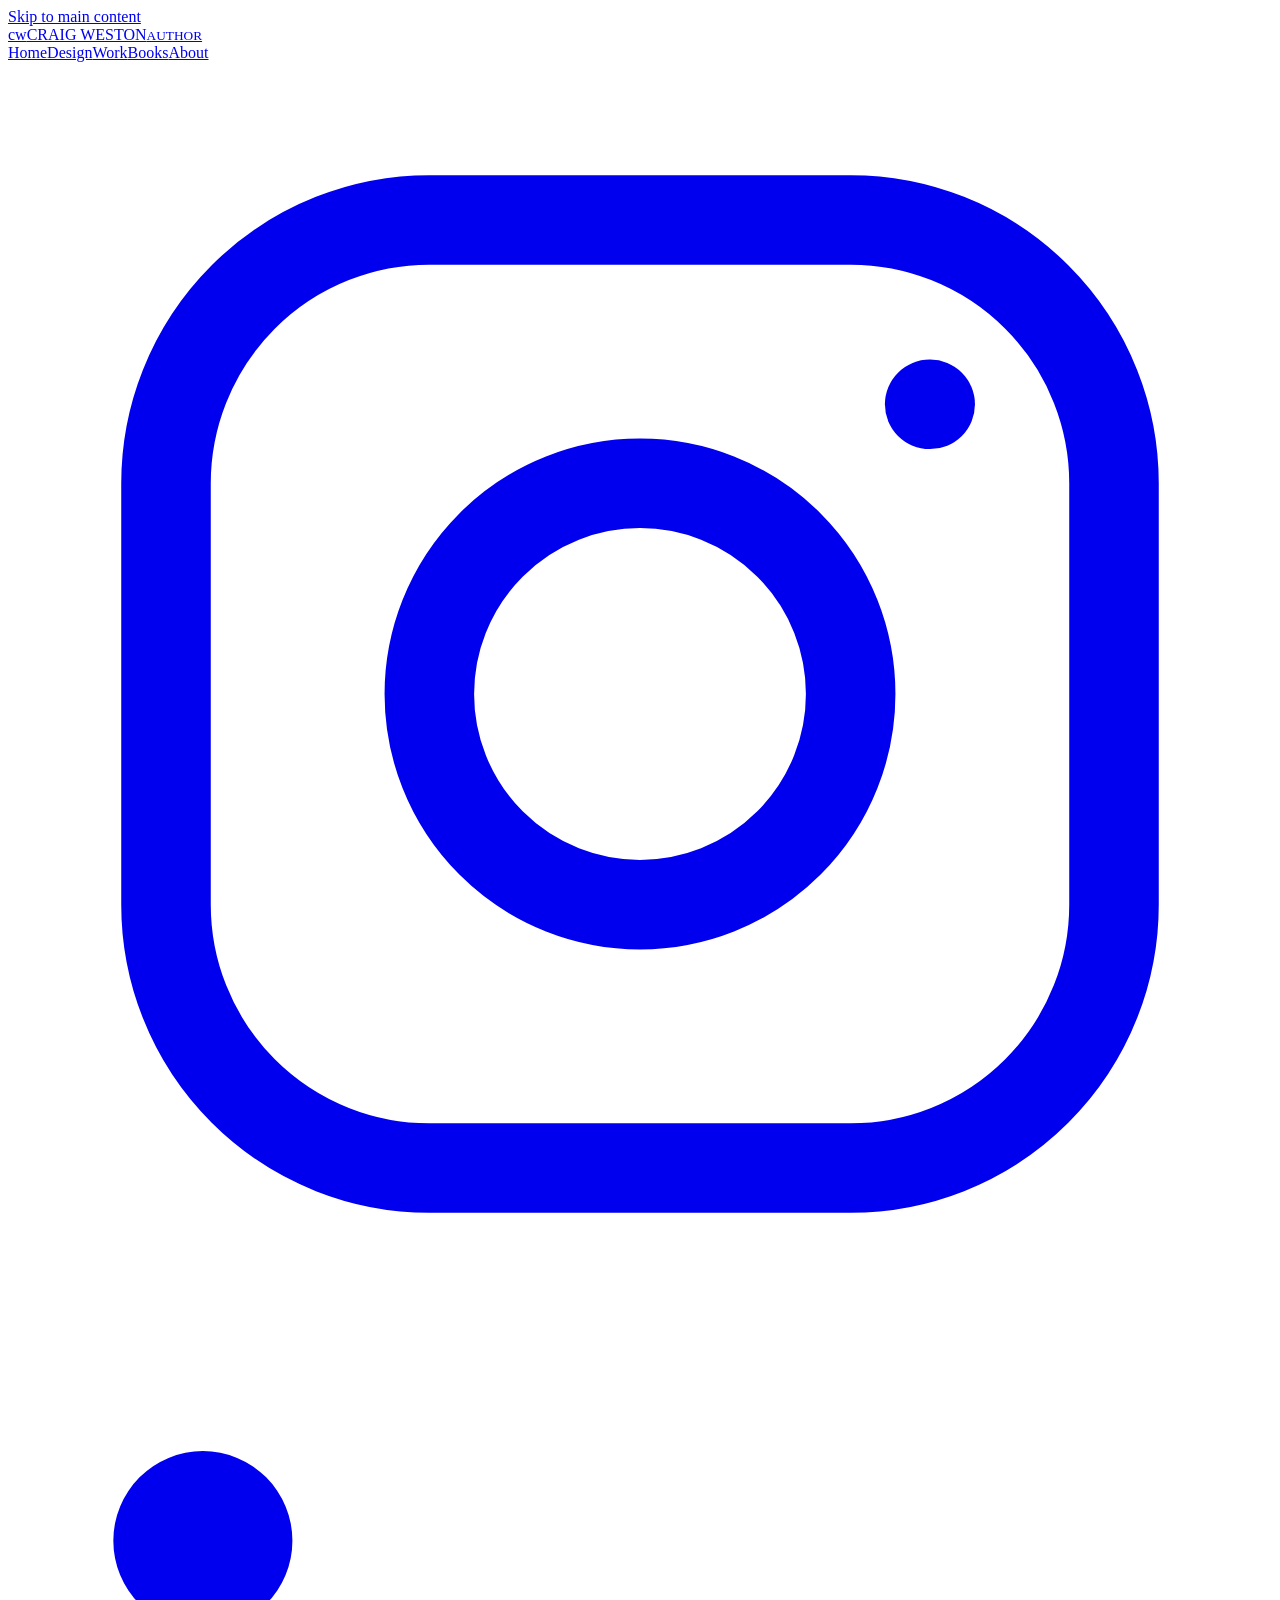
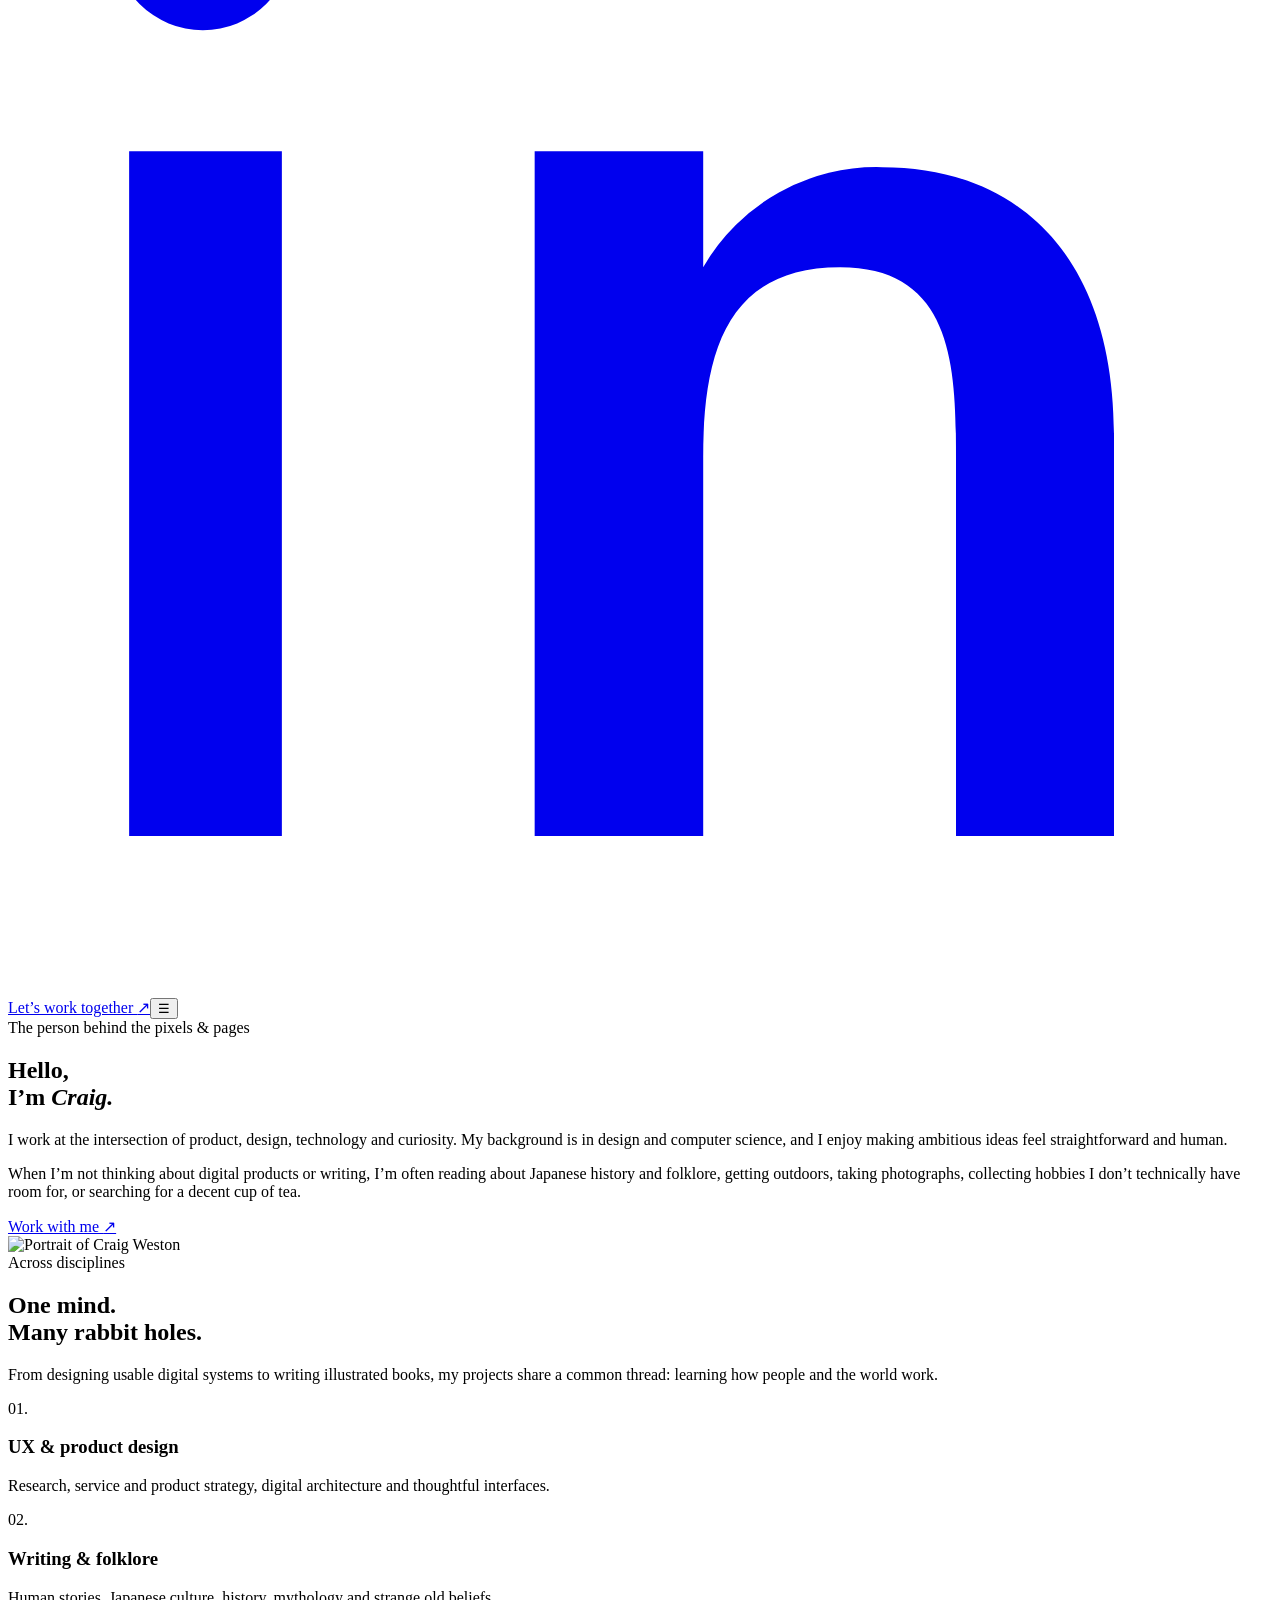
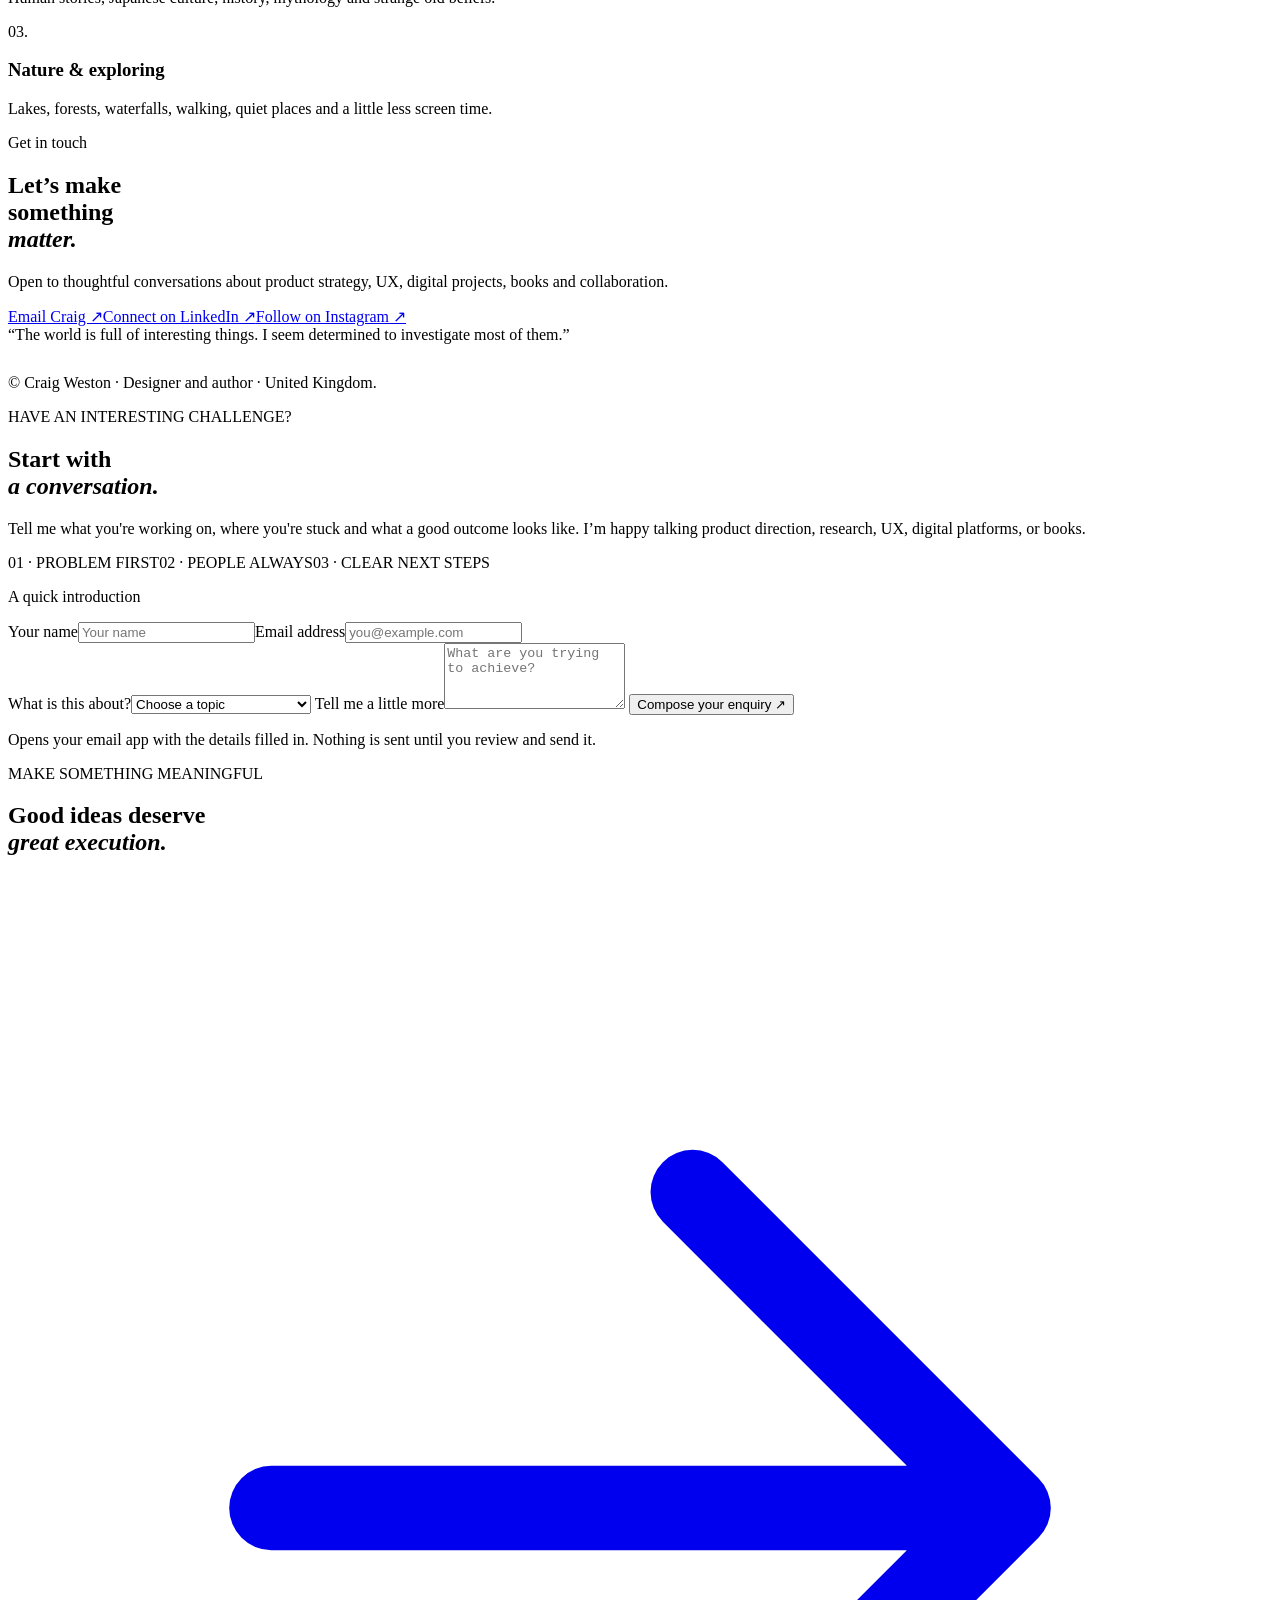
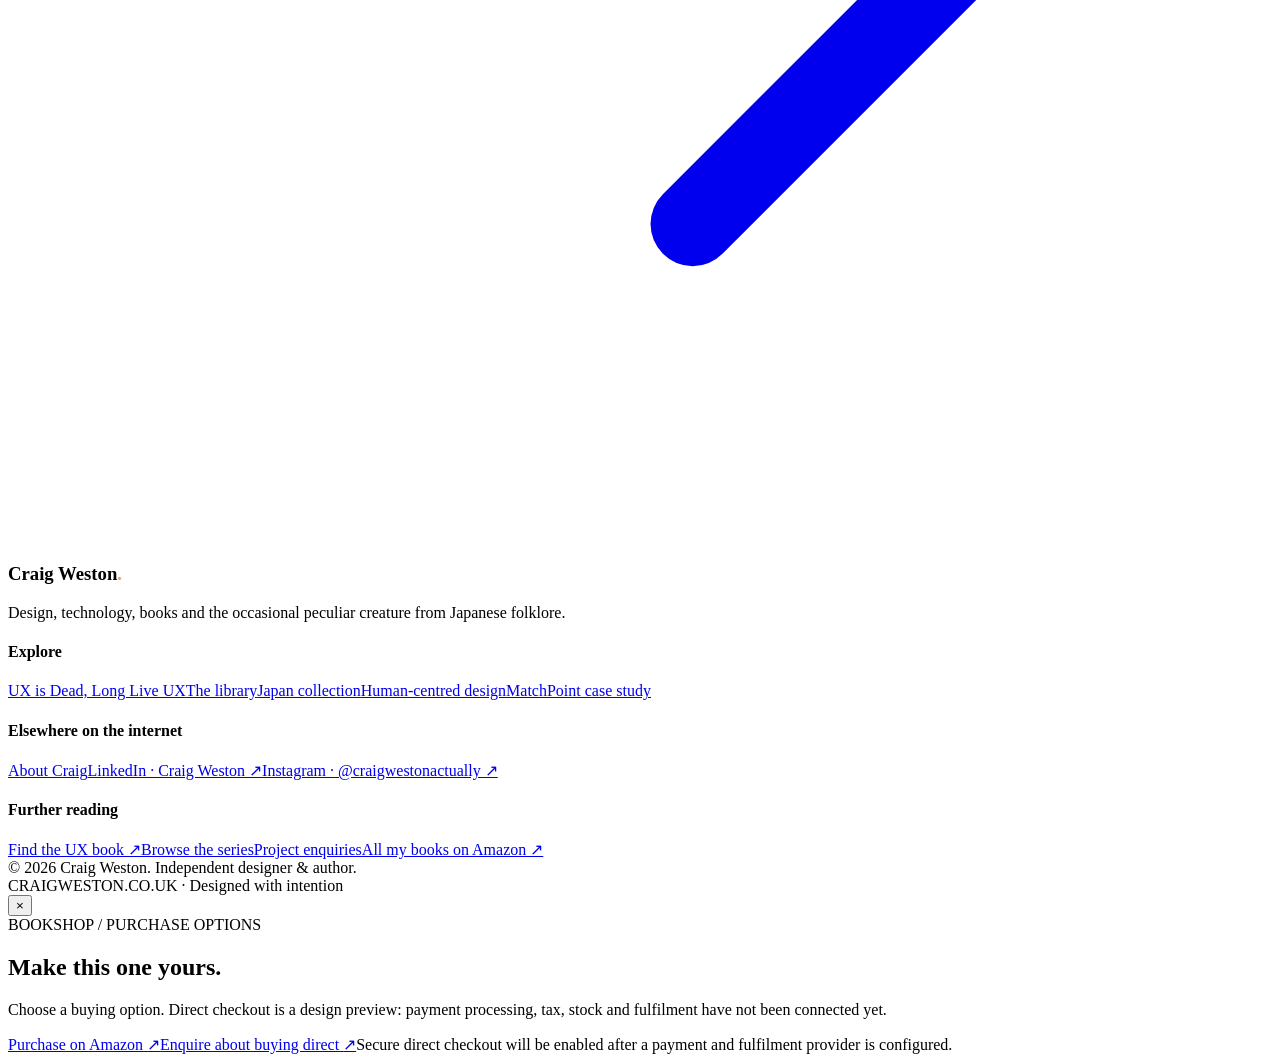
==== public/about.html @ 1d94ac16 "Add illustrated README, documentation and initial website assets" ====
<!DOCTYPE html>
<html lang="en-GB"><head><meta charset="utf-8"/><meta content="width=device-width,initial-scale=1" name="viewport"/><meta content="#1c2827" name="theme-color"/><title>About Craig Weston | UX, Product Design, Writing &amp; Books</title><meta content="Meet Craig Weston, a UK-based UX and product designer and author, and discover his experience in design, digital technology, Japanese history, folklore, books and nature." name="description"/><meta content="index,follow,max-image-preview:large" name="robots"/><link href="https://craigweston.co.uk/about.html" rel="canonical"/><link href="assets/favicon.svg" rel="icon" type="image/svg+xml"/><link href="styles.css" rel="stylesheet"/><link href="nightfall.css" rel="stylesheet"/><meta content="website" property="og:type"/><meta content="Craig Weston" property="og:site_name"/><meta content="About Craig Weston | UX, Product Design, Writing &amp; Books" property="og:title"/><meta content="Meet Craig Weston, a UK-based UX and product designer and author, and discover his experience in design, digital technology, Japanese history, folklore, books and nature." property="og:description"/><meta content="https://craigweston.co.uk/about.html" property="og:url"/><meta content="https://craigweston.co.uk/assets/japan-anthology.webp" property="og:image"/><meta content="summary_large_image" name="twitter:card"/><link href="refinement.css" rel="stylesheet"/><link href="https://fonts.googleapis.com" rel="preconnect"/><link crossorigin="anonymous" href="https://fonts.gstatic.com" rel="preconnect"/><link href="https://fonts.googleapis.com/css2?family=Inter:wght@400;500;600;700&amp;family=Plus+Jakarta+Sans:wght@400;500;600;700;800&amp;family=Noto+Sans+JP:wght@400;500;700&amp;display=swap" rel="stylesheet"/><link rel="stylesheet" href="finish.css" /></head><body><div class="scroll-meter" aria-hidden="true"><span id="scroll-meter-fill"></span></div><a class="skip-link" href="#main-content">Skip to main content</a><header class="site-header"><div class="header-inner"><a aria-label="Craig Weston homepage" class="brand" href="index.html"><span class="brand-mark">cw</span><span class="brand-text">CRAIG WESTON<small>AUTHOR</small></span></a><nav aria-label="Primary navigation" class="nav-links" id="nav-links"><a data-nav="index.html" href="index.html">Home</a><a data-nav="design.html" href="design.html">Design</a><a data-nav="matchpoint.html" href="matchpoint.html">Work</a><a data-nav="books.html" href="books.html">Books</a><a aria-current="page" class="active" data-nav="about.html" href="about.html">About</a></nav><div class="nav-actions"><div aria-label="Social links" class="social-mini"><a aria-label="Instagram @craigwestonactually" class="social-mini-link" href="https://www.instagram.com/craigwestonactually/" rel="noopener noreferrer" target="_blank"><svg aria-hidden="true" fill="none" stroke="currentColor" stroke-linecap="round" stroke-linejoin="round" stroke-width="1.7" viewbox="0 0 24 24"><rect height="18" rx="5" width="18" x="3" y="3"></rect><circle cx="12" cy="12" r="4"></circle><path d="M17.5 6.5h.01"></path></svg></a><a aria-label="Craig Weston on LinkedIn" class="social-mini-link" href="https://www.linkedin.com/in/craig-weston/" rel="noopener noreferrer" target="_blank"><svg aria-hidden="true" fill="currentColor" viewbox="0 0 24 24"><path d="M5.2 8H2.3v13h2.9zm.2-4A1.7 1.7 0 1 0 2 4a1.7 1.7 0 0 0 3.4 0ZM21 13.4c0-3.5-1.9-5.1-4.4-5.1a3.8 3.8 0 0 0-3.4 1.9V8H10v13h3.2v-7.2c0-1.9.4-3.6 2.6-3.6s2.2 2 2.2 3.7V21H21z"></path></svg></a></div><a class="top-contact" href="about.html#contact">Let’s work together <span>↗</span></a><button aria-controls="nav-links" aria-expanded="false" aria-label="Open navigation menu" class="menu-toggle" id="menu-toggle" type="button">☰</button></div></div></header><main id="main-content" tabindex="-1"><section class="section-pad" style="background:var(--surface-1)"><div class="container about-hero-grid"><div><div class="eyebrow accent">The person behind the pixels &amp; pages</div><h1>Hello,<br/>I’m <em>Craig.</em></h1><p>I work at the intersection of product, design, technology and curiosity. My background is in design and computer science, and I enjoy making ambitious ideas feel straightforward and human.</p><p>When I’m not thinking about digital products or writing, I’m often reading about Japanese history and folklore, getting outdoors, taking photographs, collecting hobbies I don’t technically have room for, or searching for a decent cup of tea.</p><a class="btn btn-dark" href="#contact">Work with me <span class="arrow">↗</span></a></div><div class="portrait-frame portrait-frame--compact"><img alt="Portrait of Craig Weston" fetchpriority="high" src="assets/portrait-cutout.webp"/></div></div></section><section class="section-pad"><div class="container"><div class="section-heading"><div><div class="eyebrow accent">Across disciplines</div><h2>One mind.<br/>Many rabbit holes.</h2></div><p>From designing usable digital systems to writing illustrated books, my projects share a common thread: learning how people and the world work.</p></div><div class="about-interests"><div class="interest"><div class="symbol">01.</div><h3>UX &amp; product design</h3><p>Research, service and product strategy, digital architecture and thoughtful interfaces.</p></div><div class="interest"><div class="symbol">02.</div><h3>Writing &amp; folklore</h3><p>Human stories, Japanese culture, history, mythology and strange old beliefs.</p></div><div class="interest"><div class="symbol">03.</div><h3>Nature &amp; exploring</h3><p>Lakes, forests, waterfalls, walking, quiet places and a little less screen time.</p></div></div></div></section><section class="section-pad contact-section" id="contact"><div class="container contact-grid"><div><div class="eyebrow">Get in touch</div><h2>Let’s make<br/>something<br/><em>matter.</em></h2><p>Open to thoughtful conversations about product strategy, UX, digital projects, books and collaboration.</p><div class="contact-links"><a href="mailto:craig.weston1@gmail.com?subject=Hello%20Craig">Email Craig ↗</a><a href="https://www.linkedin.com/in/craig-weston/" rel="noopener noreferrer" target="_blank">Connect on LinkedIn ↗</a><a href="https://www.instagram.com/craigwestonactually/" rel="noopener noreferrer" target="_blank">Follow on Instagram ↗</a></div></div><div><div class="note">“The world is full of interesting things. I seem determined to investigate most of them.”</div><p style="margin-top:30px">© Craig Weston · Designer and author · United Kingdom.</p></div></div></section>
<section class="finish-contact section-pad" id="project-enquiry" aria-labelledby="enquiry-title">
 <div class="container finish-contact-grid">
 <div><div class="eyebrow accent">HAVE AN INTERESTING CHALLENGE?</div><h2 id="enquiry-title">Start with<br><em>a conversation.</em></h2><p>Tell me what you're working on, where you're stuck and what a good outcome looks like. I’m happy talking product direction, research, UX, digital platforms, or books.</p><div class="finish-contact-mini"><span>01 · PROBLEM FIRST</span><span>02 · PEOPLE ALWAYS</span><span>03 · CLEAR NEXT STEPS</span></div></div>
 <form class="finish-enquiry-form" id="enquiry-form"><p class="finish-form-tag">A quick introduction</p>
  <div class="finish-input-pair"><label>Your name<input name="name" type="text" autocomplete="name" placeholder="Your name" required maxlength="90"></label><label>Email address<input name="email" type="email" autocomplete="email" placeholder="you@example.com" required maxlength="140"></label></div>
  <label>What is this about?<select name="topic" required><option value="">Choose a topic</option><option>UX research or design</option><option>Product strategy</option><option>Digital architecture</option><option>Book or publishing enquiry</option><option>Something else entirely</option></select></label>
  <label>Tell me a little more<textarea name="message" rows="4" placeholder="What are you trying to achieve?" required minlength="12" maxlength="1600"></textarea></label>
  <button type="submit" class="btn btn-cream">Compose your enquiry <span aria-hidden="true">↗</span></button>
  <p class="finish-form-hint">Opens your email app with the details filled in. Nothing is sent until you review and send it.</p>
 </form>
 </div>
</section></main><footer class="footer"><div class="container"><div class="footer-pre"><div><span class="eyebrow">MAKE SOMETHING MEANINGFUL</span><h2>Good ideas deserve<br/><em>great execution.</em></h2></div><a aria-label="Contact Craig Weston" class="circle-arrow" href="about.html#contact"><svg aria-hidden="true" fill="none" stroke="currentColor" stroke-linecap="round" stroke-linejoin="round" stroke-width="1.6" viewbox="0 0 24 24"><path d="M5 12h14M13 6l6 6-6 6"></path></svg></a></div><div class="footer-top"><div><h3>Craig Weston<span style="color:#d6a675">.</span></h3><p class="footer-blurb">Design, technology, books and the occasional peculiar creature from Japanese folklore.</p></div><div><h4>Explore</h4><a href="ux-book.html">UX is Dead, Long Live UX</a><a href="books.html">The library</a><a href="japan-books.html">Japan collection</a><a href="design.html">Human-centred design</a><a href="matchpoint.html">MatchPoint case study</a></div><div><h4>Elsewhere on the internet</h4><a href="about.html">About Craig</a><a href="https://www.linkedin.com/in/craig-weston/" rel="noopener noreferrer" target="_blank">LinkedIn · Craig Weston ↗</a><a href="https://www.instagram.com/craigwestonactually/" rel="noopener noreferrer" target="_blank">Instagram · @craigwestonactually ↗</a></div><div><h4>Further reading</h4><a href="https://www.amazon.co.uk/dp/B0HN889S5K" rel="noopener sponsored" target="_blank">Find the UX book ↗</a><a href="japan-books.html">Browse the series</a><a href="about.html#contact">Project enquiries</a><a href="https://www.amazon.co.uk/stores/Craig-Weston/author/B0HLZSSBYQ/allbooks" rel="noopener noreferrer" target="_blank">All my books on Amazon ↗</a></div></div><div class="footer-bottom"><div>© 2026 Craig Weston. Independent designer &amp; author.</div><div><span>CRAIGWESTON.CO.UK</span> · Designed with intention</div></div></div></footer><div aria-describedby="purchase-description" aria-hidden="true" aria-labelledby="purchase-title" aria-modal="true" class="modal-backdrop" id="purchase-modal" role="dialog"><div class="modal"><button aria-label="Close dialog" class="close" data-close-modal="" type="button">×</button><div class="eyebrow">BOOKSHOP / PURCHASE OPTIONS</div><h2 id="purchase-title">Make this one yours.</h2><p id="purchase-description">Choose a buying option. Direct checkout is a design preview: payment processing, tax, stock and fulfilment have not been connected yet.</p><a class="btn btn-dark" href="https://www.amazon.co.uk/dp/B0HN889S5K" id="modal-amazon" rel="noopener sponsored" target="_blank">Purchase on Amazon <span class="arrow">↗</span></a><a class="btn btn-outline" href="mailto:craig.weston1@gmail.com?subject=Direct%20book%20order%20enquiry" id="modal-direct">Enquire about buying direct <span class="arrow">↗</span></a><span class="quiet">Secure direct checkout will be enabled after a payment and fulfilment provider is configured.</span></div></div><script defer="" src="script.js"></script><script src="finish.js" defer></script></body></html>
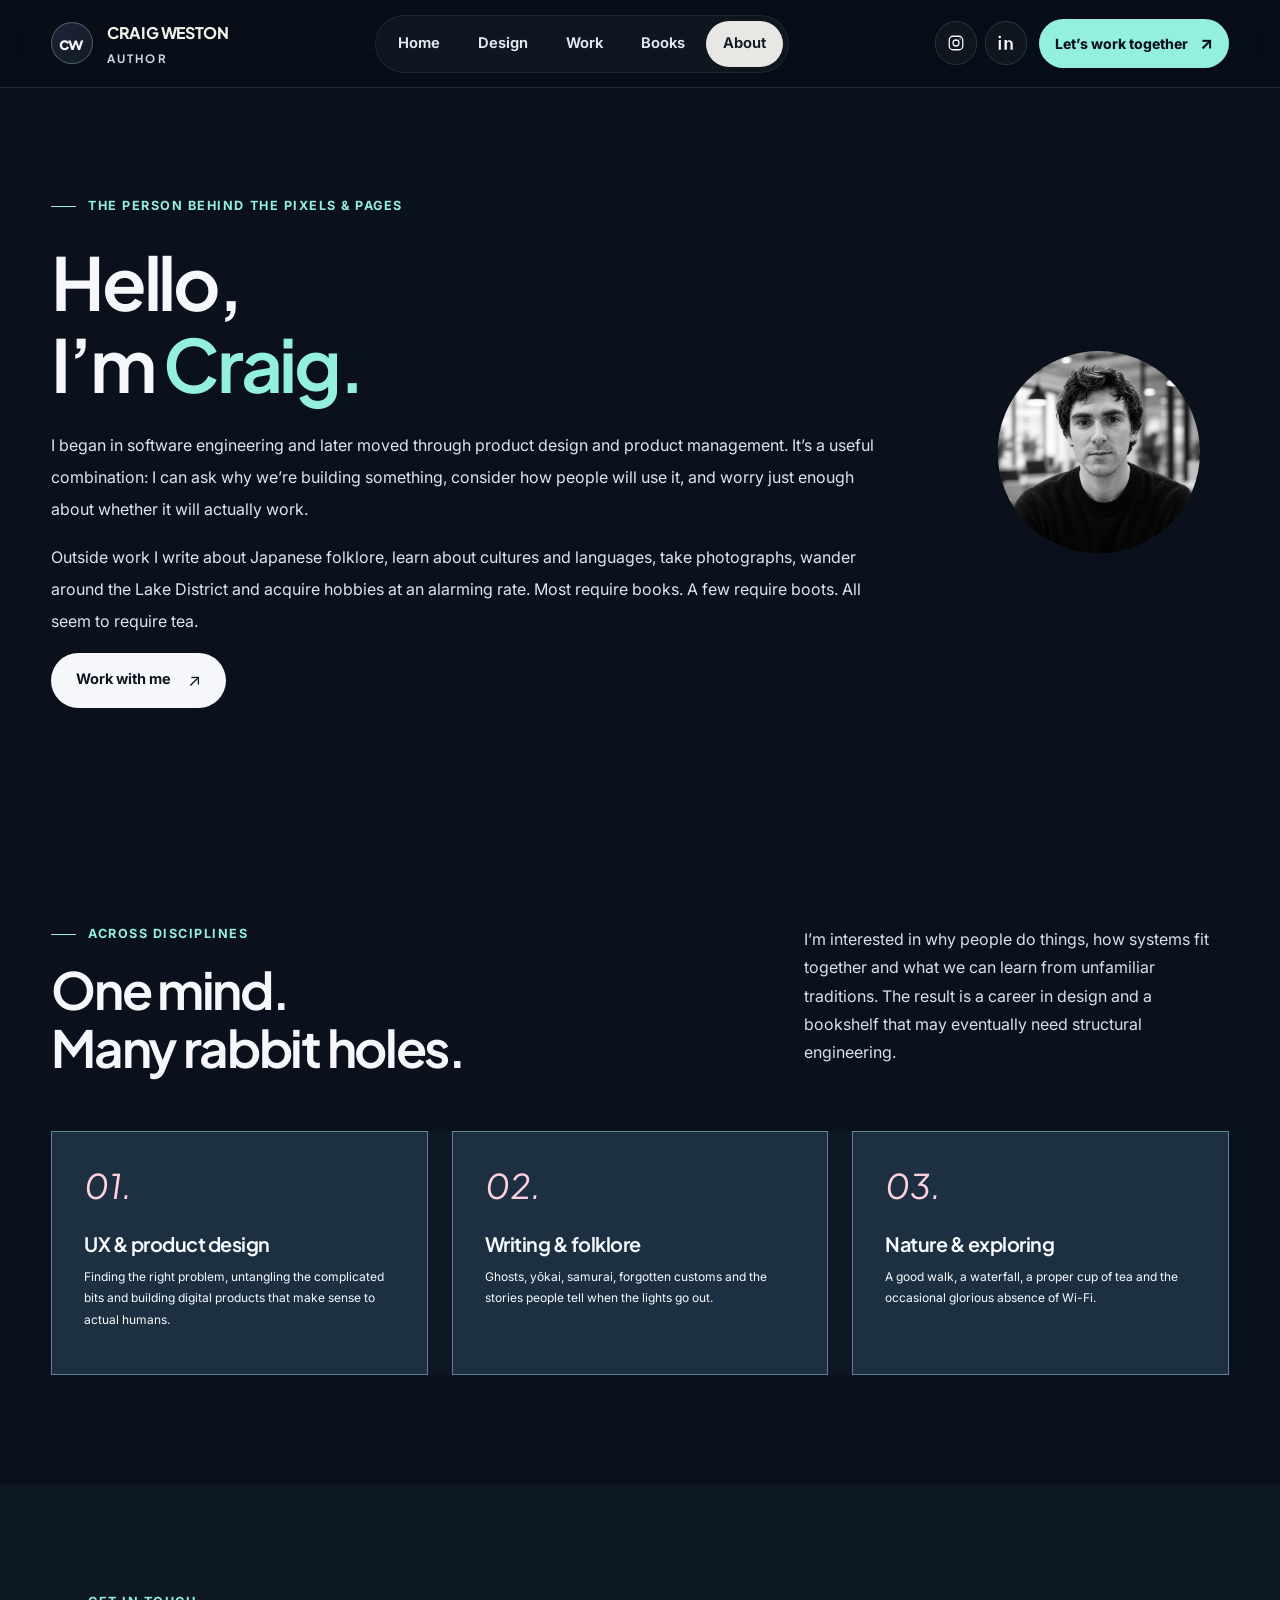
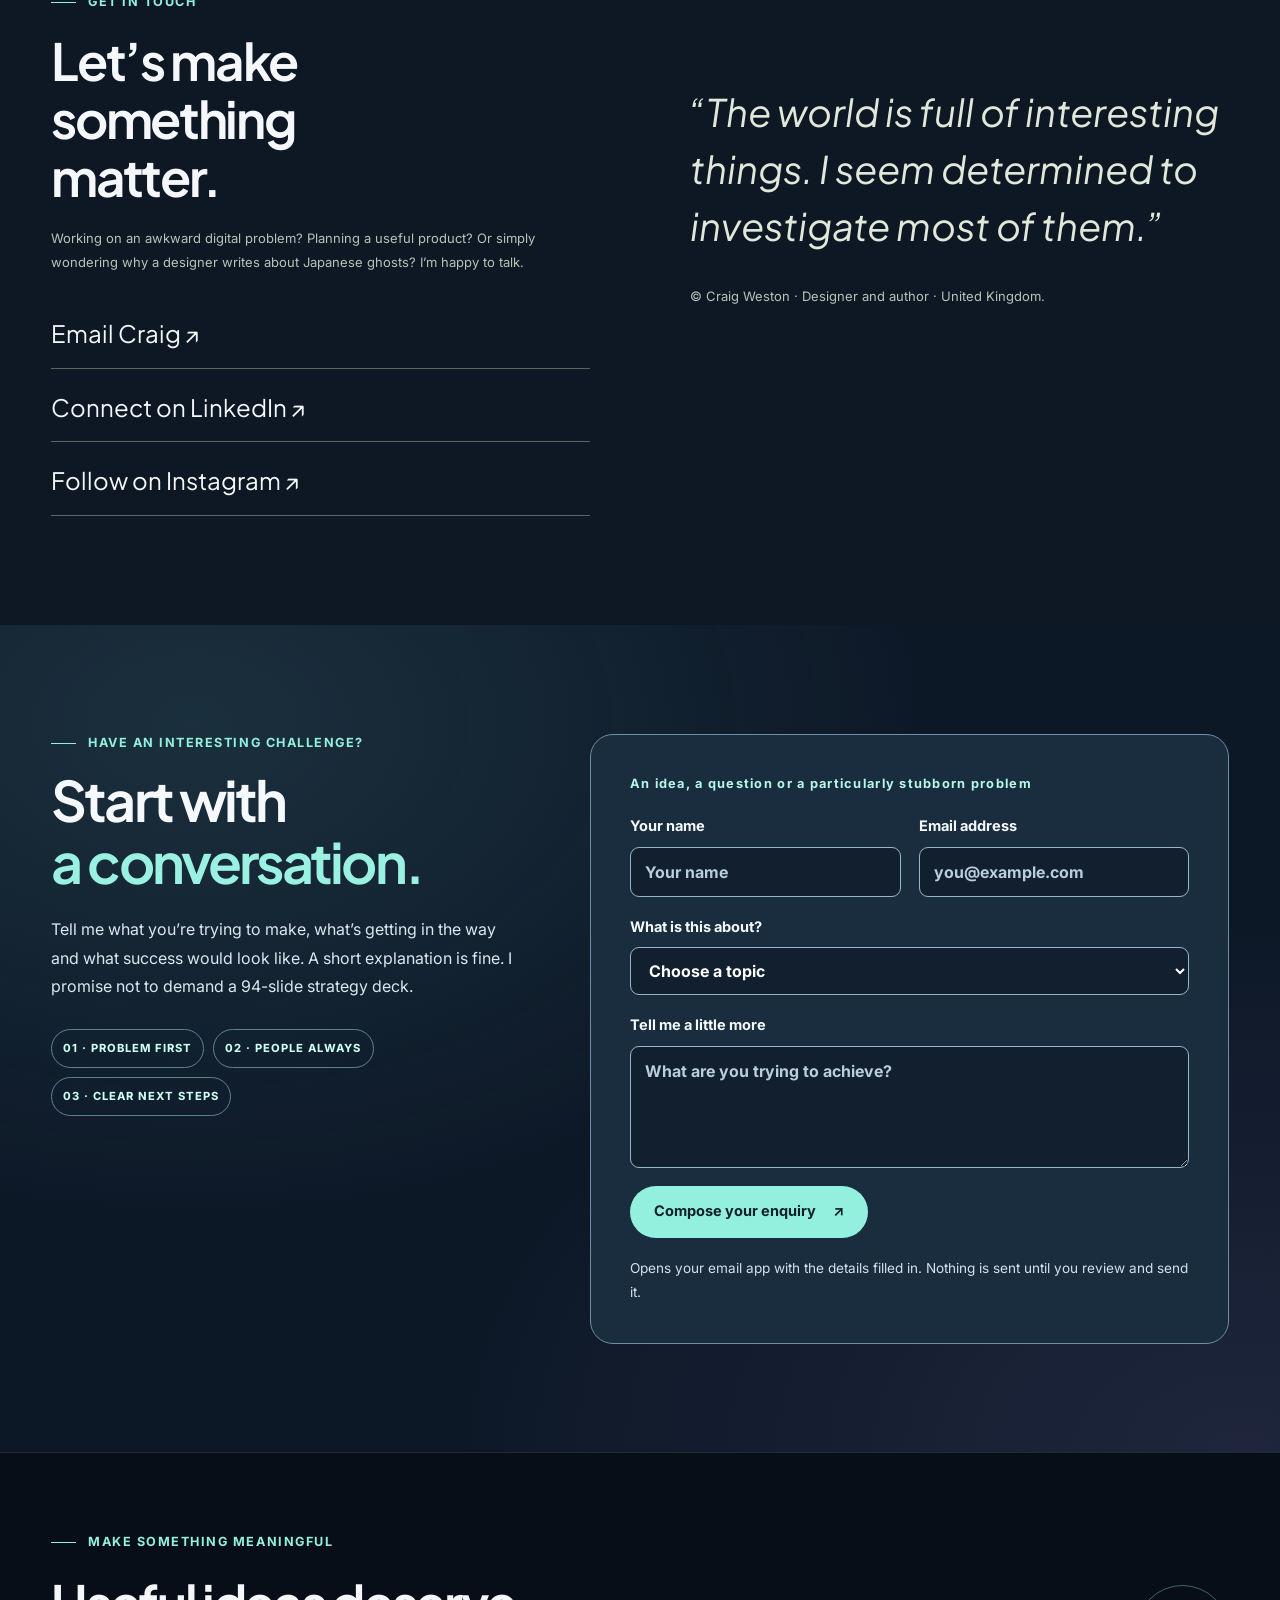
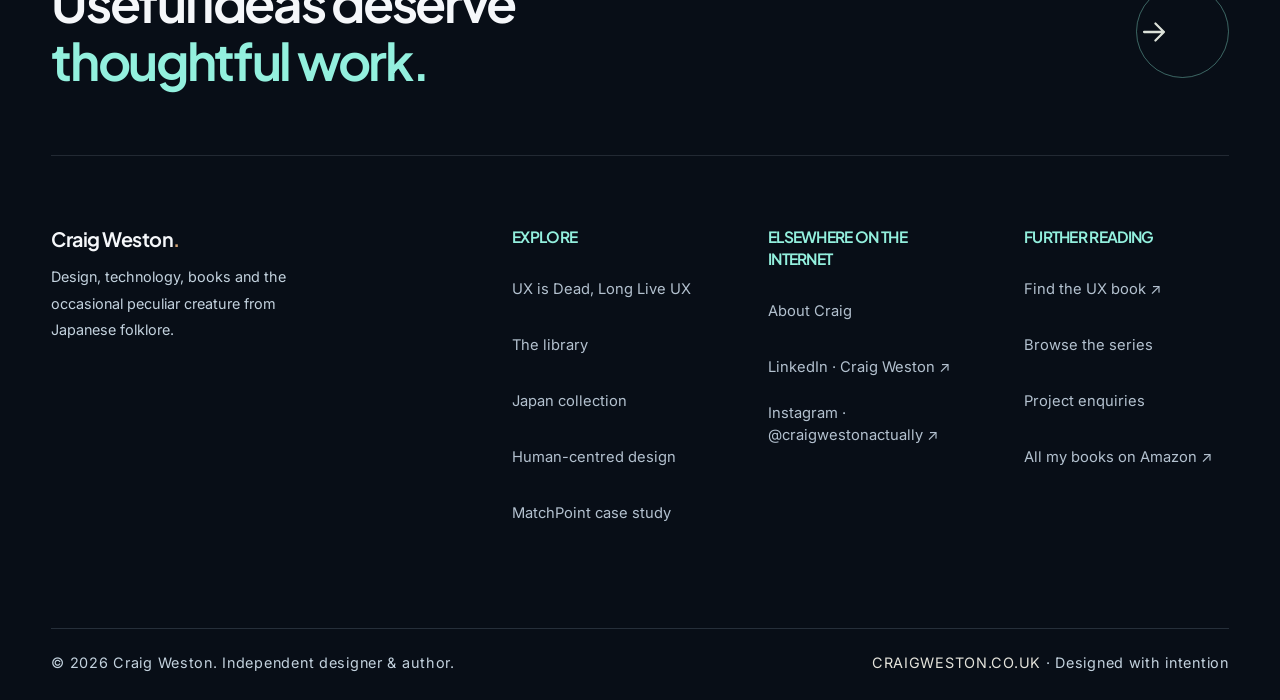
==== commit bdd2be81: "Refine copy across all pages: distinctive voice, clear content, honest research notes" ====
--- a/public/about.html
+++ b/public/about.html
@@ -1,9 +1,9 @@
 <!DOCTYPE html>
-<html lang="en-GB"><head><meta charset="utf-8"/><meta content="width=device-width,initial-scale=1" name="viewport"/><meta content="#1c2827" name="theme-color"/><title>About Craig Weston | UX, Product Design, Writing &amp; Books</title><meta content="Meet Craig Weston, a UK-based UX and product designer and author, and discover his experience in design, digital technology, Japanese history, folklore, books and nature." name="description"/><meta content="index,follow,max-image-preview:large" name="robots"/><link href="https://craigweston.co.uk/about.html" rel="canonical"/><link href="assets/favicon.svg" rel="icon" type="image/svg+xml"/><link href="styles.css" rel="stylesheet"/><link href="nightfall.css" rel="stylesheet"/><meta content="website" property="og:type"/><meta content="Craig Weston" property="og:site_name"/><meta content="About Craig Weston | UX, Product Design, Writing &amp; Books" property="og:title"/><meta content="Meet Craig Weston, a UK-based UX and product designer and author, and discover his experience in design, digital technology, Japanese history, folklore, books and nature." property="og:description"/><meta content="https://craigweston.co.uk/about.html" property="og:url"/><meta content="https://craigweston.co.uk/assets/japan-anthology.webp" property="og:image"/><meta content="summary_large_image" name="twitter:card"/><link href="refinement.css" rel="stylesheet"/><link href="https://fonts.googleapis.com" rel="preconnect"/><link crossorigin="anonymous" href="https://fonts.gstatic.com" rel="preconnect"/><link href="https://fonts.googleapis.com/css2?family=Inter:wght@400;500;600;700&amp;family=Plus+Jakarta+Sans:wght@400;500;600;700;800&amp;family=Noto+Sans+JP:wght@400;500;700&amp;display=swap" rel="stylesheet"/><link rel="stylesheet" href="finish.css" /></head><body><div class="scroll-meter" aria-hidden="true"><span id="scroll-meter-fill"></span></div><a class="skip-link" href="#main-content">Skip to main content</a><header class="site-header"><div class="header-inner"><a aria-label="Craig Weston homepage" class="brand" href="index.html"><span class="brand-mark">cw</span><span class="brand-text">CRAIG WESTON<small>AUTHOR</small></span></a><nav aria-label="Primary navigation" class="nav-links" id="nav-links"><a data-nav="index.html" href="index.html">Home</a><a data-nav="design.html" href="design.html">Design</a><a data-nav="matchpoint.html" href="matchpoint.html">Work</a><a data-nav="books.html" href="books.html">Books</a><a aria-current="page" class="active" data-nav="about.html" href="about.html">About</a></nav><div class="nav-actions"><div aria-label="Social links" class="social-mini"><a aria-label="Instagram @craigwestonactually" class="social-mini-link" href="https://www.instagram.com/craigwestonactually/" rel="noopener noreferrer" target="_blank"><svg aria-hidden="true" fill="none" stroke="currentColor" stroke-linecap="round" stroke-linejoin="round" stroke-width="1.7" viewbox="0 0 24 24"><rect height="18" rx="5" width="18" x="3" y="3"></rect><circle cx="12" cy="12" r="4"></circle><path d="M17.5 6.5h.01"></path></svg></a><a aria-label="Craig Weston on LinkedIn" class="social-mini-link" href="https://www.linkedin.com/in/craig-weston/" rel="noopener noreferrer" target="_blank"><svg aria-hidden="true" fill="currentColor" viewbox="0 0 24 24"><path d="M5.2 8H2.3v13h2.9zm.2-4A1.7 1.7 0 1 0 2 4a1.7 1.7 0 0 0 3.4 0ZM21 13.4c0-3.5-1.9-5.1-4.4-5.1a3.8 3.8 0 0 0-3.4 1.9V8H10v13h3.2v-7.2c0-1.9.4-3.6 2.6-3.6s2.2 2 2.2 3.7V21H21z"></path></svg></a></div><a class="top-contact" href="about.html#contact">Let’s work together <span>↗</span></a><button aria-controls="nav-links" aria-expanded="false" aria-label="Open navigation menu" class="menu-toggle" id="menu-toggle" type="button">☰</button></div></div></header><main id="main-content" tabindex="-1"><section class="section-pad" style="background:var(--surface-1)"><div class="container about-hero-grid"><div><div class="eyebrow accent">The person behind the pixels &amp; pages</div><h1>Hello,<br/>I’m <em>Craig.</em></h1><p>I work at the intersection of product, design, technology and curiosity. My background is in design and computer science, and I enjoy making ambitious ideas feel straightforward and human.</p><p>When I’m not thinking about digital products or writing, I’m often reading about Japanese history and folklore, getting outdoors, taking photographs, collecting hobbies I don’t technically have room for, or searching for a decent cup of tea.</p><a class="btn btn-dark" href="#contact">Work with me <span class="arrow">↗</span></a></div><div class="portrait-frame portrait-frame--compact"><img alt="Portrait of Craig Weston" fetchpriority="high" src="assets/portrait-cutout.webp"/></div></div></section><section class="section-pad"><div class="container"><div class="section-heading"><div><div class="eyebrow accent">Across disciplines</div><h2>One mind.<br/>Many rabbit holes.</h2></div><p>From designing usable digital systems to writing illustrated books, my projects share a common thread: learning how people and the world work.</p></div><div class="about-interests"><div class="interest"><div class="symbol">01.</div><h3>UX &amp; product design</h3><p>Research, service and product strategy, digital architecture and thoughtful interfaces.</p></div><div class="interest"><div class="symbol">02.</div><h3>Writing &amp; folklore</h3><p>Human stories, Japanese culture, history, mythology and strange old beliefs.</p></div><div class="interest"><div class="symbol">03.</div><h3>Nature &amp; exploring</h3><p>Lakes, forests, waterfalls, walking, quiet places and a little less screen time.</p></div></div></div></section><section class="section-pad contact-section" id="contact"><div class="container contact-grid"><div><div class="eyebrow">Get in touch</div><h2>Let’s make<br/>something<br/><em>matter.</em></h2><p>Open to thoughtful conversations about product strategy, UX, digital projects, books and collaboration.</p><div class="contact-links"><a href="mailto:craig.weston1@gmail.com?subject=Hello%20Craig">Email Craig ↗</a><a href="https://www.linkedin.com/in/craig-weston/" rel="noopener noreferrer" target="_blank">Connect on LinkedIn ↗</a><a href="https://www.instagram.com/craigwestonactually/" rel="noopener noreferrer" target="_blank">Follow on Instagram ↗</a></div></div><div><div class="note">“The world is full of interesting things. I seem determined to investigate most of them.”</div><p style="margin-top:30px">© Craig Weston · Designer and author · United Kingdom.</p></div></div></section>
+<html lang="en-GB"><head><meta charset="utf-8"/><meta content="width=device-width,initial-scale=1" name="viewport"/><meta content="#1c2827" name="theme-color"/><title>About Craig Weston | UX, Product Design, Writing &amp; Books</title><meta content="Meet Craig Weston, a UK-based UX and product designer and author, and discover his experience in design, digital technology, Japanese history, folklore, books and nature." name="description"/><meta content="index,follow,max-image-preview:large" name="robots"/><link href="https://craigweston.co.uk/about.html" rel="canonical"/><link href="assets/favicon.svg" rel="icon" type="image/svg+xml"/><link href="styles.css" rel="stylesheet"/><link href="nightfall.css" rel="stylesheet"/><meta content="website" property="og:type"/><meta content="Craig Weston" property="og:site_name"/><meta content="About Craig Weston | UX, Product Design, Writing &amp; Books" property="og:title"/><meta content="Meet Craig Weston, a UK-based UX and product designer and author, and discover his experience in design, digital technology, Japanese history, folklore, books and nature." property="og:description"/><meta content="https://craigweston.co.uk/about.html" property="og:url"/><meta content="https://craigweston.co.uk/assets/japan-anthology.webp" property="og:image"/><meta content="summary_large_image" name="twitter:card"/><link href="refinement.css" rel="stylesheet"/><link href="https://fonts.googleapis.com" rel="preconnect"/><link crossorigin="anonymous" href="https://fonts.gstatic.com" rel="preconnect"/><link href="https://fonts.googleapis.com/css2?family=Inter:wght@400;500;600;700&amp;family=Plus+Jakarta+Sans:wght@400;500;600;700;800&amp;family=Noto+Sans+JP:wght@400;500;700&amp;display=swap" rel="stylesheet"/><link rel="stylesheet" href="finish.css" /></head><body><div class="scroll-meter" aria-hidden="true"><span id="scroll-meter-fill"></span></div><a class="skip-link" href="#main-content">Skip to main content</a><header class="site-header"><div class="header-inner"><a aria-label="Craig Weston homepage" class="brand" href="index.html"><span class="brand-mark">cw</span><span class="brand-text">CRAIG WESTON<small>AUTHOR</small></span></a><nav aria-label="Primary navigation" class="nav-links" id="nav-links"><a data-nav="index.html" href="index.html">Home</a><a data-nav="design.html" href="design.html">Design</a><a data-nav="matchpoint.html" href="matchpoint.html">Work</a><a data-nav="books.html" href="books.html">Books</a><a aria-current="page" class="active" data-nav="about.html" href="about.html">About</a></nav><div class="nav-actions"><div aria-label="Social links" class="social-mini"><a aria-label="Instagram @craigwestonactually" class="social-mini-link" href="https://www.instagram.com/craigwestonactually/" rel="noopener noreferrer" target="_blank"><svg aria-hidden="true" fill="none" stroke="currentColor" stroke-linecap="round" stroke-linejoin="round" stroke-width="1.7" viewbox="0 0 24 24"><rect height="18" rx="5" width="18" x="3" y="3"></rect><circle cx="12" cy="12" r="4"></circle><path d="M17.5 6.5h.01"></path></svg></a><a aria-label="Craig Weston on LinkedIn" class="social-mini-link" href="https://www.linkedin.com/in/craig-weston/" rel="noopener noreferrer" target="_blank"><svg aria-hidden="true" fill="currentColor" viewbox="0 0 24 24"><path d="M5.2 8H2.3v13h2.9zm.2-4A1.7 1.7 0 1 0 2 4a1.7 1.7 0 0 0 3.4 0ZM21 13.4c0-3.5-1.9-5.1-4.4-5.1a3.8 3.8 0 0 0-3.4 1.9V8H10v13h3.2v-7.2c0-1.9.4-3.6 2.6-3.6s2.2 2 2.2 3.7V21H21z"></path></svg></a></div><a class="top-contact" href="about.html#contact">Let’s work together <span>↗</span></a><button aria-controls="nav-links" aria-expanded="false" aria-label="Open navigation menu" class="menu-toggle" id="menu-toggle" type="button">☰</button></div></div></header><main id="main-content" tabindex="-1"><section class="section-pad" style="background:var(--surface-1)"><div class="container about-hero-grid"><div><div class="eyebrow accent">The person behind the pixels &amp; pages</div><h1>Hello,<br/>I’m <em>Craig.</em></h1><p>I began in software engineering and later moved through product design and product management. It’s a useful combination: I can ask why we’re building something, consider how people will use it, and worry just enough about whether it will actually work.</p><p>Outside work I write about Japanese folklore, learn about cultures and languages, take photographs, wander around the Lake District and acquire hobbies at an alarming rate. Most require books. A few require boots. All seem to require tea.</p><a class="btn btn-dark" href="#contact">Work with me <span class="arrow">↗</span></a></div><div class="portrait-frame portrait-frame--compact"><img alt="Portrait of Craig Weston" fetchpriority="high" src="assets/portrait-cutout.webp"/></div></div></section><section class="section-pad"><div class="container"><div class="section-heading"><div><div class="eyebrow accent">Across disciplines</div><h2>One mind.<br/>Many rabbit holes.</h2></div><p>I’m interested in why people do things, how systems fit together and what we can learn from unfamiliar traditions. The result is a career in design and a bookshelf that may eventually need structural engineering.</p></div><div class="about-interests"><div class="interest"><div class="symbol">01.</div><h3>UX &amp; product design</h3><p>Finding the right problem, untangling the complicated bits and building digital products that make sense to actual humans.</p></div><div class="interest"><div class="symbol">02.</div><h3>Writing &amp; folklore</h3><p>Ghosts, yōkai, samurai, forgotten customs and the stories people tell when the lights go out.</p></div><div class="interest"><div class="symbol">03.</div><h3>Nature &amp; exploring</h3><p>A good walk, a waterfall, a proper cup of tea and the occasional glorious absence of Wi-Fi.</p></div></div></div></section><section class="section-pad contact-section" id="contact"><div class="container contact-grid"><div><div class="eyebrow">Get in touch</div><h2>Let’s make<br/>something<br/><em>matter.</em></h2><p>Working on an awkward digital problem? Planning a useful product? Or simply wondering why a designer writes about Japanese ghosts? I’m happy to talk.</p><div class="contact-links"><a href="mailto:craig.weston1@gmail.com?subject=Hello%20Craig">Email Craig ↗</a><a href="https://www.linkedin.com/in/craig-weston/" rel="noopener noreferrer" target="_blank">Connect on LinkedIn ↗</a><a href="https://www.instagram.com/craigwestonactually/" rel="noopener noreferrer" target="_blank">Follow on Instagram ↗</a></div></div><div><div class="note">“The world is full of interesting things. I seem determined to investigate most of them.”</div><p style="margin-top:30px">© Craig Weston · Designer and author · United Kingdom.</p></div></div></section>
 <section class="finish-contact section-pad" id="project-enquiry" aria-labelledby="enquiry-title">
  <div class="container finish-contact-grid">
- <div><div class="eyebrow accent">HAVE AN INTERESTING CHALLENGE?</div><h2 id="enquiry-title">Start with<br><em>a conversation.</em></h2><p>Tell me what you're working on, where you're stuck and what a good outcome looks like. I’m happy talking product direction, research, UX, digital platforms, or books.</p><div class="finish-contact-mini"><span>01 · PROBLEM FIRST</span><span>02 · PEOPLE ALWAYS</span><span>03 · CLEAR NEXT STEPS</span></div></div>
- <form class="finish-enquiry-form" id="enquiry-form"><p class="finish-form-tag">A quick introduction</p>
+ <div><div class="eyebrow accent">HAVE AN INTERESTING CHALLENGE?</div><h2 id="enquiry-title">Start with<br><em>a conversation.</em></h2><p>Tell me what you’re trying to make, what’s getting in the way and what success would look like. A short explanation is fine. I promise not to demand a 94-slide strategy deck.</p><div class="finish-contact-mini"><span>01 · PROBLEM FIRST</span><span>02 · PEOPLE ALWAYS</span><span>03 · CLEAR NEXT STEPS</span></div></div>
+ <form class="finish-enquiry-form" id="enquiry-form"><p class="finish-form-tag">An idea, a question or a particularly stubborn problem</p>
   <div class="finish-input-pair"><label>Your name<input name="name" type="text" autocomplete="name" placeholder="Your name" required maxlength="90"></label><label>Email address<input name="email" type="email" autocomplete="email" placeholder="you@example.com" required maxlength="140"></label></div>
   <label>What is this about?<select name="topic" required><option value="">Choose a topic</option><option>UX research or design</option><option>Product strategy</option><option>Digital architecture</option><option>Book or publishing enquiry</option><option>Something else entirely</option></select></label>
   <label>Tell me a little more<textarea name="message" rows="4" placeholder="What are you trying to achieve?" required minlength="12" maxlength="1600"></textarea></label>
@@ -11,4 +11,4 @@
   <p class="finish-form-hint">Opens your email app with the details filled in. Nothing is sent until you review and send it.</p>
  </form>
  </div>
-</section></main><footer class="footer"><div class="container"><div class="footer-pre"><div><span class="eyebrow">MAKE SOMETHING MEANINGFUL</span><h2>Good ideas deserve<br/><em>great execution.</em></h2></div><a aria-label="Contact Craig Weston" class="circle-arrow" href="about.html#contact"><svg aria-hidden="true" fill="none" stroke="currentColor" stroke-linecap="round" stroke-linejoin="round" stroke-width="1.6" viewbox="0 0 24 24"><path d="M5 12h14M13 6l6 6-6 6"></path></svg></a></div><div class="footer-top"><div><h3>Craig Weston<span style="color:#d6a675">.</span></h3><p class="footer-blurb">Design, technology, books and the occasional peculiar creature from Japanese folklore.</p></div><div><h4>Explore</h4><a href="ux-book.html">UX is Dead, Long Live UX</a><a href="books.html">The library</a><a href="japan-books.html">Japan collection</a><a href="design.html">Human-centred design</a><a href="matchpoint.html">MatchPoint case study</a></div><div><h4>Elsewhere on the internet</h4><a href="about.html">About Craig</a><a href="https://www.linkedin.com/in/craig-weston/" rel="noopener noreferrer" target="_blank">LinkedIn · Craig Weston ↗</a><a href="https://www.instagram.com/craigwestonactually/" rel="noopener noreferrer" target="_blank">Instagram · @craigwestonactually ↗</a></div><div><h4>Further reading</h4><a href="https://www.amazon.co.uk/dp/B0HN889S5K" rel="noopener sponsored" target="_blank">Find the UX book ↗</a><a href="japan-books.html">Browse the series</a><a href="about.html#contact">Project enquiries</a><a href="https://www.amazon.co.uk/stores/Craig-Weston/author/B0HLZSSBYQ/allbooks" rel="noopener noreferrer" target="_blank">All my books on Amazon ↗</a></div></div><div class="footer-bottom"><div>© 2026 Craig Weston. Independent designer &amp; author.</div><div><span>CRAIGWESTON.CO.UK</span> · Designed with intention</div></div></div></footer><div aria-describedby="purchase-description" aria-hidden="true" aria-labelledby="purchase-title" aria-modal="true" class="modal-backdrop" id="purchase-modal" role="dialog"><div class="modal"><button aria-label="Close dialog" class="close" data-close-modal="" type="button">×</button><div class="eyebrow">BOOKSHOP / PURCHASE OPTIONS</div><h2 id="purchase-title">Make this one yours.</h2><p id="purchase-description">Choose a buying option. Direct checkout is a design preview: payment processing, tax, stock and fulfilment have not been connected yet.</p><a class="btn btn-dark" href="https://www.amazon.co.uk/dp/B0HN889S5K" id="modal-amazon" rel="noopener sponsored" target="_blank">Purchase on Amazon <span class="arrow">↗</span></a><a class="btn btn-outline" href="mailto:craig.weston1@gmail.com?subject=Direct%20book%20order%20enquiry" id="modal-direct">Enquire about buying direct <span class="arrow">↗</span></a><span class="quiet">Secure direct checkout will be enabled after a payment and fulfilment provider is configured.</span></div></div><script defer="" src="script.js"></script><script src="finish.js" defer></script></body></html>+</section></main><footer class="footer"><div class="container"><div class="footer-pre"><div><span class="eyebrow">MAKE SOMETHING MEANINGFUL</span><h2>Useful ideas deserve<br/><em>thoughtful work.</em></h2></div><a aria-label="Contact Craig Weston" class="circle-arrow" href="about.html#contact"><svg aria-hidden="true" fill="none" stroke="currentColor" stroke-linecap="round" stroke-linejoin="round" stroke-width="1.6" viewbox="0 0 24 24"><path d="M5 12h14M13 6l6 6-6 6"></path></svg></a></div><div class="footer-top"><div><h3>Craig Weston<span style="color:#d6a675">.</span></h3><p class="footer-blurb">Design, technology, books and the occasional peculiar creature from Japanese folklore.</p></div><div><h4>Explore</h4><a href="ux-book.html">UX is Dead, Long Live UX</a><a href="books.html">The library</a><a href="japan-books.html">Japan collection</a><a href="design.html">Human-centred design</a><a href="matchpoint.html">MatchPoint case study</a></div><div><h4>Elsewhere on the internet</h4><a href="about.html">About Craig</a><a href="https://www.linkedin.com/in/craig-weston/" rel="noopener noreferrer" target="_blank">LinkedIn · Craig Weston ↗</a><a href="https://www.instagram.com/craigwestonactually/" rel="noopener noreferrer" target="_blank">Instagram · @craigwestonactually ↗</a></div><div><h4>Further reading</h4><a href="https://www.amazon.co.uk/dp/B0HN889S5K" rel="noopener sponsored" target="_blank">Find the UX book ↗</a><a href="japan-books.html">Browse the series</a><a href="about.html#contact">Project enquiries</a><a href="https://www.amazon.co.uk/stores/Craig-Weston/author/B0HLZSSBYQ/allbooks" rel="noopener noreferrer" target="_blank">All my books on Amazon ↗</a></div></div><div class="footer-bottom"><div>© 2026 Craig Weston. Independent designer &amp; author.</div><div><span>CRAIGWESTON.CO.UK</span> · Designed with intention</div></div></div></footer><div aria-describedby="purchase-description" aria-hidden="true" aria-labelledby="purchase-title" aria-modal="true" class="modal-backdrop" id="purchase-modal" role="dialog"><div class="modal"><button aria-label="Close dialog" class="close" data-close-modal="" type="button">×</button><div class="eyebrow">BOOKSHOP / PURCHASE OPTIONS</div><h2 id="purchase-title">Make this one yours.</h2><p id="purchase-description">Choose Amazon for an available listing, or send me a note about a direct order. No imaginary checkout queues here.</p><a class="btn btn-dark" href="https://www.amazon.co.uk/dp/B0HN889S5K" id="modal-amazon" rel="noopener sponsored" target="_blank">Purchase on Amazon <span class="arrow">↗</span></a><a class="btn btn-outline" href="mailto:craig.weston1@gmail.com?subject=Direct%20book%20order%20enquiry" id="modal-direct">Enquire about buying direct <span class="arrow">↗</span></a><span class="quiet">Payments are handled by Amazon; email enquiries are handled by me.</span></div></div><script defer="" src="script.js"></script><script src="finish.js" defer></script></body></html>
--- a/public/styles.css
+++ b/public/styles.css
@@ -0,0 +1,186 @@
+500;600;700&family=Manrope:wght@400;500;600;700;800&family=Playfair+Display:ital,wght@0,400;0,500;0,600;1,400;1,500&display=swap');
+:root{--ink:#1c2827;--ink2:#263831;--cream:#f4f0e8;--paper:#faf8f2;--muted:#68746d;--red:#ac654a;--rust:#bb694b;--gold:#d2b88b;--line:#d8d7cc;--green:#344d3f;--teal:#d3e6d6;--display:'Playfair Display',Georgia,serif;--sans:'Manrope','DM Sans',system-ui,sans-serif;--curve:cubic-bezier(.19,1,.22,1)}
+*{box-sizing:border-box}html{scroll-behavior:smooth}body{margin:0;background:var(--paper);color:var(--ink);font-family:var(--sans);-webkit-font-smoothing:antialiased}::selection{background:#c8dfc9;color:var(--ink)}img{max-width:100%;display:block}a{color:inherit;text-decoration:none}button,input,textarea,select{font:inherit}button{cursor:pointer}a:focus-visible,button:focus-visible,input:focus-visible,textarea:focus-visible,select:focus-visible{outline:3px solid var(--red);outline-offset:4px}h1,h2,h3,h4,p{margin-top:0}.container{width:min(1360px,calc(100% - 104px));margin-inline:auto}.f-serif{font-family:var(--display)}.smallcaps,.eyebrow{font-size:10px;font-weight:800;letter-spacing:.21em;text-transform:uppercase}.eyebrow{display:flex;align-items:center;gap:12px}.eyebrow:before{content:'';height:1px;width:23px;background:currentColor}.muted{color:var(--muted)}.text-cream{color:var(--cream)}.accent{color:var(--red)}.divider{height:1px;background:var(--line)}
+.site-header{height:88px;position:sticky;top:0;z-index:80;display:flex;align-items:center;background:rgba(249,247,241,.94);backdrop-filter:blur(15px);border-bottom:1px solid rgba(27,39,34,.09)}.header-inner{display:flex;align-items:center;justify-content:space-between;width:min(1500px,calc(100% - 104px));margin:auto;gap:24px}.brand{display:flex;gap:14px;align-items:center}.brand-mark{width:38px;height:38px;border:1.5px solid var(--ink);display:grid;place-items:center;font-family:var(--display);font-size:21px;letter-spacing:-.12em;padding-right:3px}.brand-text{font-size:15px;letter-spacing:-.04em;font-weight:800}.brand-text small{display:block;font-size:8px;letter-spacing:.23em;text-transform:uppercase;font-weight:700;margin-top:4px;color:#788079}.nav-links{display:flex;align-items:center;gap:35px}.nav-links a{font-size:11px;font-weight:700;letter-spacing:.055em;position:relative;transition:opacity .2s}.nav-links a:hover{opacity:.57}.nav-links a.active:after{content:'';position:absolute;left:0;right:0;bottom:-13px;height:1px;background:var(--red)}.nav-actions{display:flex;gap:17px;align-items:center}.top-contact{font-size:11px;font-weight:800;display:flex;align-items:center;gap:12px;border-bottom:1px solid;padding-bottom:5px}.top-contact span{font-size:17px}.menu-toggle{display:none;border:0;background:transparent;font-size:24px;line-height:1;align-items:center}
+.btn{display:inline-flex;align-items:center;justify-content:center;gap:28px;padding:17px 24px;border:1px solid transparent;font-size:11px;font-weight:800;letter-spacing:.045em;min-height:53px;transition:transform .35s var(--curve),background .2s,box-shadow .35s var(--curve)}.btn:hover{transform:translateY(-3px);box-shadow:0 9px 25px rgba(20,33,29,.1)}.btn-dark{background:var(--ink);color:white}.btn-dark:hover{background:#32463f}.btn-cream{background:var(--cream);color:var(--ink)}.btn-outline{border-color:#b6bcb0;color:var(--ink);background:transparent}.btn-outline:hover{background:rgba(20,33,29,.04)}.btn-white-outline{border-color:#6b7b6d;color:var(--cream)}.btn .arrow{font-size:17px;font-weight:400}.text-link{display:inline-flex;align-items:center;gap:19px;border-bottom:1px solid;padding-bottom:9px;font-size:11px;font-weight:800;letter-spacing:.03em;transition:gap .3s}.text-link:hover{gap:27px}.section-pad{padding:124px 0}.section-heading{display:flex;align-items:end;justify-content:space-between;gap:40px;margin-bottom:54px}.section-heading h2{font:400 clamp(45px,5.2vw,83px)/1.13 var(--display);letter-spacing:-.055em;margin:17px 0 0}.section-heading p{line-height:1.8;max-width:340px;font-size:13px;color:var(--muted);margin-bottom:0}.display-heading{font:400 clamp(58px,7.2vw,114px)/1.03 var(--display);letter-spacing:-.067em}.grain{position:relative;isolation:isolate}.grain:before{content:'';pointer-events:none;position:absolute;inset:0;z-index:-1;opacity:.23;background-image:url("data:image/svg+xml,%3Csvg viewBox='0 0 180 180' xmlns='http://www.w3.org/2000/svg'%3E%3Cfilter id='n'%3E%3CfeTurbulence type='fractalNoise' baseFrequency='.8' numOctaves='3' stitchTiles='stitch'/%3E%3C/filter%3E%3Crect width='100%25' height='100%25' filter='url(%23n)' opacity='.16'/%3E%3C/svg%3E")}
+/* HOME HERO */
+.hero{background:var(--ink);min-height:740px;color:var(--cream);position:relative;overflow:hidden}.hero-shell{display:grid;grid-template-columns:57% 43%;min-height:740px;max-width:1600px;margin:auto}.hero-copy{padding:102px 0 80px max(52px,calc((100vw - 1360px)/2));position:relative;z-index:2}.hero-copy .eyebrow{color:#cbd4c6}.hero h1{font:400 clamp(72px,7.2vw,130px)/1.03 var(--display);letter-spacing:-.072em;margin:36px 0 32px}.hero h1 em{font-weight:400;color:#c2d4bb}.hero-intro{max-width:475px;color:#c1c8c1;font-size:14px;line-height:1.95}.hero-buttons{display:flex;gap:13px;margin-top:35px;flex-wrap:wrap}.hero-foot{display:flex;align-items:center;gap:35px;margin-top:76px;font-size:10px;letter-spacing:.16em;text-transform:uppercase;color:#abb6a9}.hero-foot:before{content:'';display:block;width:43px;height:1px;background:#879387}.hero-visual{position:relative;min-height:700px;overflow:hidden;background:#304034}.hero-visual:before{content:'';position:absolute;inset:0;z-index:1;background:linear-gradient(90deg,var(--ink) 0%,transparent 32%),linear-gradient(0deg,rgba(25,36,33,.45),transparent 40%)}.hero-image{position:absolute;inset:0;background:linear-gradient(130deg,rgba(22,32,29,.15),rgba(22,32,29,.5)),url('assets/hero-ux-japan.webp') center 35%/cover;transform:scale(1.02);animation:heroZoom 24s ease-out alternate infinite}.hero-number{font-size:11px;letter-spacing:.2em;position:absolute;z-index:2;bottom:58px;right:56px;color:#fff}.vertical-note{position:absolute;z-index:2;right:27px;top:38px;writing-mode:vertical-rl;font-size:11px;letter-spacing:.3em;color:#e3e3d7}.seal{position:absolute;z-index:2;left:38%;bottom:19%;width:110px;height:110px;border:1px solid rgba(255,255,255,.65);border-radius:50%;display:flex;align-items:center;justify-content:center;text-align:center;font-family:var(--display);font-size:14px;line-height:1.5;color:white;transform:rotate(-12deg)}
+/* WELCOME */
+.intro-strip{background:var(--cream);padding:38px 0;border-bottom:1px solid var(--line)}.intro-strip-inner{display:flex;align-items:center;justify-content:space-between;gap:26px}.intro-strip p{margin:0;font:italic 20px var(--display)}.intro-strip span{font-size:10px;text-transform:uppercase;letter-spacing:.16em;color:#7f887f}.editorial-about{background:var(--cream)}.about-teaser{display:grid;grid-template-columns:.84fr 1.16fr;align-items:center;gap:clamp(70px,11vw,160px)}.portrait-frame{position:relative;background:#d8d9d1;max-width:470px}.portrait-frame img{width:100%;aspect-ratio:4/5;object-fit:cover;filter:grayscale(100%)}.portrait-frame:after{content:'CW / 01';position:absolute;bottom:-16px;right:-16px;background:var(--red);padding:16px 19px;color:#fff;letter-spacing:.15em;font-size:11px}.portrait-caption{font-size:10px;letter-spacing:.1em;color:#7c847a;margin-top:25px}.about-teaser h2{font:400 clamp(43px,5vw,76px)/1.13 var(--display);letter-spacing:-.058em;margin:24px 0}.about-teaser h2 em{color:var(--red)}.about-teaser p{font-size:13px;line-height:2;max-width:590px;color:#5e6961}.about-teaser .text-link{margin-top:26px}
+/* FEATURES */
+.feature-book{background:#e7e6dc;border-top:1px solid #d0d1c5;border-bottom:1px solid #d0d1c5}.book-feature-grid{display:grid;grid-template-columns:1fr .9fr;gap:100px;align-items:center}.book-feature-copy h2{font:400 clamp(58px,6.2vw,98px)/1.06 var(--display);letter-spacing:-.067em;margin:25px 0}.book-feature-copy h2 span{font-style:italic;color:var(--red)}.book-feature-copy p{font-size:14px;line-height:1.9;color:#59665c;max-width:510px}.book-feature-copy .inline-meta{margin:27px 0 36px;display:flex;gap:26px;font-size:10px;letter-spacing:.1em;color:#6c756a;text-transform:uppercase}.book-feature-art{min-height:570px;display:grid;place-items:center;position:relative}.ux-book-cover{position:relative;width:min(330px,72%);aspect-ratio:2/3;background:#23352d;color:#f4f1e8;transform:rotate(-8deg);box-shadow:33px 32px 65px rgba(33,44,37,.25),inset 7px 0 10px rgba(0,0,0,.25);padding:31px 28px 22px;display:flex;flex-direction:column;justify-content:space-between;transition:transform .6s var(--curve)}.ux-book-cover:hover{transform:rotate(-4deg) translateY(-10px)}.ux-book-cover:before{content:'';position:absolute;inset:11px;border:1px solid #62766a;pointer-events:none}.ux-book-cover .topline{font-size:8px;letter-spacing:.23em;font-weight:800;position:relative;z-index:1}.ux-book-cover .cover-main{font:400 clamp(51px,5vw,75px)/.97 var(--display);letter-spacing:-.075em;position:relative;z-index:1}.ux-book-cover .cover-main i{color:#cda88f}.ux-book-cover .cover-sub{font-size:11px;line-height:1.6;max-width:180px;color:#ccd5c8}.ux-book-cover .cover-author{font-size:11px;letter-spacing:.2em;font-weight:800}.cover-sun{width:280px;height:280px;border-radius:50%;position:absolute;right:9%;top:8%;border:1px solid #bdad90;background:#d1c2a2;opacity:.4}.cover-line{width:250px;height:330px;border:1px solid #aab5a6;position:absolute;bottom:16%;left:1%;transform:rotate(15deg);opacity:.7}.concept-label{position:absolute;right:0;bottom:0;font-size:10px;letter-spacing:.1em;color:#687568}
+/* JAPAN */
+.japan-feature{background:var(--paper)}.japan-feature-grid{display:grid;grid-template-columns:1.05fr .95fr;gap:70px;align-items:center}.japan-stack{position:relative;min-height:560px;display:flex;align-items:center;justify-content:center}.japan-stack img{width:270px;aspect-ratio:2/3;object-fit:cover;box-shadow:0 27px 40px rgba(43,40,35,.25);position:absolute;transition:transform .4s var(--curve)}.japan-stack img:nth-child(1){transform:rotate(-12deg) translate(-133px,18px)}.japan-stack img:nth-child(2){transform:rotate(9deg) translate(140px,20px)}.japan-stack img:nth-child(3){transform:rotate(0deg) translate(0,-42px);z-index:2}.japan-stack:hover img:nth-child(1){transform:rotate(-17deg) translate(-155px,12px)}.japan-stack:hover img:nth-child(2){transform:rotate(14deg) translate(155px,0)}.japan-copy h2{font:400 clamp(56px,6.1vw,98px)/1.04 var(--display);letter-spacing:-.07em;margin:22px 0}.japan-copy p{font-size:14px;line-height:1.9;color:#5e6d62;max-width:500px}.japan-copy .small-japanese{font-family:serif;font-size:27px;letter-spacing:.25em;color:var(--red);margin:32px 0}.japan-copy .text-link{margin-top:17px}
+/* MATCHPOINT */
+.match-teaser{background:#e5e9e3}.match-grid{display:grid;grid-template-columns:.95fr 1.05fr;gap:90px;align-items:center}.match-copy h2{font:400 clamp(56px,6.5vw,105px)/1.05 var(--display);letter-spacing:-.065em;margin:24px 0}.match-copy h2 em{color:#7c956e}.match-copy p{font-size:14px;line-height:1.9;color:#55625a;max-width:495px}.match-copy .text-link{margin-top:25px}.match-product{background:#17221c;min-height:480px;display:flex;align-items:center;justify-content:center;padding:30px;position:relative;overflow:hidden;box-shadow:0 25px 45px rgba(22,35,25,.14)}.match-product:before{content:'';width:600px;height:600px;position:absolute;border:1px solid #485f4d;transform:rotate(35deg)}.match-product img{position:relative;max-width:100%;max-height:360px;object-fit:contain;box-shadow:0 14px 35px rgba(0,0,0,.4)}.match-product .corner-label{position:absolute;bottom:22px;left:22px;color:#a5bbac;font-size:10px;letter-spacing:.15em}
+/* BOTTOM AND FOOTER */
+.pullquote{background:var(--ink);color:var(--cream);text-align:center;padding:100px 20px}.pullquote p{font:italic 400 clamp(32px,4.2vw,68px)/1.35 var(--display);letter-spacing:-.04em;max-width:940px;margin:0 auto 20px}.pullquote span{font-size:10px;letter-spacing:.21em;text-transform:uppercase;color:#a9b8a8}.final-cta{background:#d3ded0;padding:95px 0}.final-cta-inner{display:flex;align-items:end;justify-content:space-between;gap:50px}.final-cta h2{font:400 clamp(55px,5.8vw,91px)/1.05 var(--display);letter-spacing:-.06em;margin:16px 0 0}.footer{background:var(--ink);color:#ecede6;padding:72px 0 24px}.footer-top{display:grid;grid-template-columns:2fr 1fr 1fr 1fr;gap:40px;padding-bottom:80px}.footer h3{font:400 37px var(--display);letter-spacing:-.055em;margin-bottom:12px}.footer .footer-blurb{font-size:12px;color:#afbeb1;line-height:1.85;max-width:280px}.footer h4{font-size:10px;letter-spacing:.2em;text-transform:uppercase;color:#bac8b9;margin-bottom:20px}.footer a{display:block;margin:12px 0;color:#dce1d9;font-size:12px}.footer a:hover{color:white;text-decoration:underline}.footer-bottom{border-top:1px solid #435249;padding-top:22px;display:flex;justify-content:space-between;gap:20px;font-size:10px;letter-spacing:.05em;color:#a5b4a9}.footer-bottom span{color:#e4e3db}
+/* SUBPAGE HERO */
+.page-hero{padding:110px 0 95px;background:var(--cream);position:relative;overflow:hidden}.page-hero .eyebrow{color:var(--red)}.page-hero h1{font:400 clamp(70px,9vw,135px)/1.05 var(--display);letter-spacing:-.073em;margin:24px 0}.page-hero h1 em{color:var(--red)}.page-hero p{font-size:15px;color:#5c675d;line-height:1.85;max-width:660px}.page-hero .chapter-num{font:italic 160px var(--display);color:#e2e0d4;position:absolute;right:6%;bottom:-35px;pointer-events:none}.breadcrumbs{font-size:10px;text-transform:uppercase;letter-spacing:.12em;color:#7b8178;margin-bottom:10px}.breadcrumbs a{text-decoration:underline;text-underline-offset:4px}.section-line-label{display:flex;align-items:center;justify-content:space-between;border-bottom:1px solid var(--line);padding-bottom:18px;font-size:10px;letter-spacing:.16em;text-transform:uppercase;color:#7f887b}
+/* CATALOGUE */
+.catalogue-section{padding:85px 0 125px}.catalogue-controls{display:flex;justify-content:space-between;gap:20px;align-items:center;margin:35px 0}.filter-controls{display:flex;gap:6px;flex-wrap:wrap}.filter{border:1px solid #d5d9cf;background:transparent;padding:11px 15px;font-size:10px;font-weight:800;letter-spacing:.03em}.filter.active,.filter:hover{color:#fff;background:var(--ink);border-color:var(--ink)}.book-count{font-size:11px;color:#768073}.catalogue-grid{display:grid;grid-template-columns:repeat(3,1fr);gap:72px 38px}.catalog-card{min-width:0}.catalog-card.hidden{display:none}.catalog-visual{position:relative;background:#e6e7df;min-height:425px;display:flex;align-items:center;justify-content:center;overflow:hidden;padding:30px}.catalog-visual img{width:auto;height:350px;box-shadow:11px 20px 28px rgba(20,24,19,.24);transition:transform .6s var(--curve)}.catalog-card:hover .catalog-visual img{transform:translateY(-13px) rotate(-2deg)}.catalog-label{position:absolute;top:15px;left:17px;font-size:9px;font-weight:800;letter-spacing:.16em;color:#6b766c}.catalog-card h3{font:400 26px/1.3 var(--display);letter-spacing:-.04em;margin:20px 0 7px}.catalog-card p{font-size:12px;line-height:1.65;color:#677368;min-height:36px;margin-bottom:19px}.catalog-footer{display:flex;gap:10px;align-items:center;justify-content:space-between}.catalog-footer a{font-size:10px;text-transform:uppercase;letter-spacing:.08em;border-bottom:1px solid;padding-bottom:6px;font-weight:800}.catalog-footer button{font-size:10px;text-transform:uppercase;letter-spacing:.07em;background:transparent;border:1px solid #bcc5b7;padding:9px 10px;color:var(--ink)}.catalog-footer button:hover{background:var(--ink);color:white}.catalogue-note{margin-top:60px;padding:23px;border-top:1px solid var(--line);color:#68746b;font-size:12px;line-height:1.7}
+/* UX PRODUCT */
+.product-hero{background:#28392f;color:var(--cream)}.product-hero-grid{display:grid;grid-template-columns:1fr .85fr;gap:80px;align-items:center;padding:110px 0 120px}.product-hero h1{font:400 clamp(75px,8vw,122px)/1.05 var(--display);letter-spacing:-.07em;margin:26px 0}.product-hero h1 em{color:#c6a28f}.product-hero p{font-size:15px;line-height:2;max-width:580px;color:#c4cfc1}.product-hero .eyebrow{color:#d1dccc}.product-hero .ux-book-cover{width:370px;max-width:80%;transform:rotate(5deg);margin:auto;box-shadow:40px 38px 70px rgba(0,0,0,.3)}.product-hero .ux-book-cover:hover{transform:rotate(1deg) translateY(-10px)}.product-meta{display:flex;gap:25px;flex-wrap:wrap;margin-top:35px;font-size:10px;letter-spacing:.13em;text-transform:uppercase;color:#becbbb}.product-actions{display:flex;gap:12px;margin-top:36px;flex-wrap:wrap}.product-backdrop{background:radial-gradient(circle,#5a665a 5%,transparent 65%);padding:60px;position:relative}.product-backdrop .concept-label{color:#afbfaf;bottom:-18px}.principles{display:grid;grid-template-columns:repeat(3,1fr);gap:22px;margin-top:43px}.principle{border-top:1px solid #bfc6bd;padding:27px 10px 20px 0}.principle .index{color:var(--red);font-size:11px;letter-spacing:.15em}.principle h3{font:400 27px var(--display);margin:32px 0 13px}.principle p{font-size:12px;line-height:1.85;color:#69746c}.excerpt-placeholder{background:#e8e3d8;border:1px solid #d3cabe;padding:60px;position:relative;text-align:center;margin-top:40px}.excerpt-placeholder h3{font:italic 36px/1.4 var(--display);margin:0 auto 18px;max-width:760px}.excerpt-placeholder p{font-size:11px;color:#6b7066;line-height:1.8}.site-shop{display:grid;grid-template-columns:1fr 1fr;gap:40px;align-items:center;padding:40px 0}.shop-card{border:1px solid #cbd0c5;padding:28px 30px;background:#f6f3ea}.shop-card h3{font:400 28px var(--display);margin-bottom:13px}.shop-card p{color:#657166;font-size:12px;line-height:1.75}.shop-card .btn{margin-top:12px}
+/* MATCHPOINT DETAIL */
+.mp-page-hero{background:#18281e;color:white;overflow:hidden}.mp-hero-grid{display:grid;grid-template-columns:1fr 1fr;min-height:620px;align-items:center;gap:60px;padding:95px 0}.mp-hero-grid h1{font:400 clamp(74px,9vw,135px)/1.05 var(--display);letter-spacing:-.07em;margin:22px 0}.mp-hero-grid h1 em{color:#bbd2b0}.mp-hero-grid p{font-size:14px;line-height:1.95;color:#c1cfc0;max-width:535px}.mp-hero-art{position:relative}.mp-hero-art img{box-shadow:0 26px 56px rgba(0,0,0,.36)}.mp-hero-art:before{content:'';position:absolute;border:1px solid #637c5c;inset:-25px 25px 25px -25px;pointer-events:none}.tags{display:flex;gap:7px;flex-wrap:wrap;margin:25px 0 33px}.tags span{font-size:10px;border:1px solid #506857;padding:8px 12px;color:#d3e3d4}.research-grid{display:grid;grid-template-columns:1.05fr .95fr;gap:85px}.research-grid h2{font:400 clamp(46px,5.6vw,79px)/1.12 var(--display);letter-spacing:-.065em;margin:24px 0}.research-grid p{font-size:13px;color:#657265;line-height:1.9}.research-methods{display:grid;gap:10px}.method{background:#e9ece3;padding:24px;display:grid;grid-template-columns:45px 1fr;gap:15px}.method-num{font:italic 30px var(--display);color:#ab684c}.method h3{font-size:14px;font-weight:800;margin:3px 0 5px}.method p{font-size:12px;margin:0;line-height:1.65}.honesty-note{border-left:3px solid var(--red);padding:16px 20px;background:#eeeae2;color:#626d63;font-size:12px;line-height:1.8;margin-top:25px}.mp-demo-section{background:#203329;color:#f3f5ec;padding:110px 0}.mp-demo-header{display:flex;align-items:end;justify-content:space-between;gap:35px;margin-bottom:35px}.mp-demo-header h2{font:400 clamp(50px,5vw,82px)/1.1 var(--display);letter-spacing:-.055em;margin:20px 0 0}.mp-demo-header p{max-width:340px;color:#bccdbf;font-size:12px;line-height:1.8}.demo-layout{display:grid;grid-template-columns:1.15fr .85fr;gap:35px}.demo-scoreboard{border:1px solid #637767;background:#112019;padding:35px}.demo-scoreboard .live{font-size:10px;letter-spacing:.18em;text-transform:uppercase;color:#d8e8ca;display:flex;gap:10px;align-items:center}.live:before{content:'';width:8px;height:8px;border-radius:50%;background:#d2ea7c;box-shadow:0 0 0 4px rgba(189,219,135,.13)}.demo-score-grid{display:grid;grid-template-columns:1fr 75px 95px;gap:15px;align-items:center;border-bottom:1px solid #4d6555;padding:20px 0}.demo-score-grid.player-head{padding-top:42px;color:#9fb3a3;font-size:10px;letter-spacing:.16em;text-transform:uppercase}.demo-score-grid strong{font-size:19px}.demo-score-grid .setnum{font-size:35px;font-weight:600;text-align:center}.demo-score-grid .points{font-size:51px;text-align:center;font-weight:800;color:#d9e59e;letter-spacing:-.04em}.demo-scoreboard .status-line{display:flex;gap:12px;justify-content:space-between;margin-top:27px;color:#aec1b0;font-size:11px}.demo-interaction{background:#f5f5ed;color:#1b2e23;padding:35px}.demo-interaction label{font-size:10px;text-transform:uppercase;letter-spacing:.13em;font-weight:800;display:block;margin-bottom:10px}.demo-interaction select{width:100%;padding:12px;background:white;border:1px solid #cdd4c8;margin-bottom:23px;color:#203528}.demo-interaction h3{font:400 30px var(--display);margin:0 0 10px}.demo-interaction p{font-size:12px;line-height:1.8;color:#5a7160}.demo-point-buttons{display:grid;grid-template-columns:1fr 1fr;gap:10px;margin:24px 0}.demo-point-buttons button{background:#263b2c;color:white;border:0;padding:22px 10px;font-weight:800;font-size:12px}.demo-point-buttons button:hover{background:#517659}.demo-undo-buttons{display:flex;gap:10px}.demo-undo-buttons button{background:transparent;border:1px solid #bccabb;color:#243c2c;padding:10px 16px;font-size:10px;font-weight:800}.demo-undo-buttons button:hover{background:#d4e0ce}.demo-info{margin-top:22px;font-size:11px;color:#596e5d;border-top:1px solid #cbd3c7;padding-top:16px;line-height:1.8}.process-section{background:var(--cream)}.process-steps{display:grid;grid-template-columns:repeat(4,1fr);gap:16px;margin-top:55px}.process-step{padding:26px 23px 35px;border-top:2px solid var(--red);background:#e9e8df;min-height:250px}.process-step .number{font:italic 41px var(--display);color:var(--red)}.process-step h3{font:400 26px var(--display);margin:22px 0 12px}.process-step p{font-size:12px;line-height:1.75;color:#657066}.mp-visual-section{background:#dbe2d7}.mp-visual-grid{display:grid;grid-template-columns:1fr 1fr;gap:55px;align-items:center}.mp-visual-grid img{box-shadow:0 24px 48px rgba(23,43,28,.15)}.mp-visual-grid h2{font:400 clamp(49px,5vw,80px)/1.1 var(--display);letter-spacing:-.058em}.mp-visual-grid p{font-size:13px;line-height:1.9;color:#607061}.research-call{background:#f5f3ec;padding:34px;border:1px solid #d6dacd;font-size:12px;line-height:1.8;color:#607061}
+/* ABOUT */
+.about-hero-grid{display:grid;grid-template-columns:.95fr 1.05fr;gap:100px;align-items:center}.about-hero-grid .portrait-frame{margin:0 auto;max-width:475px}.about-hero-grid h1{font:400 clamp(69px,8.2vw,123px)/1.04 var(--display);letter-spacing:-.065em;margin:24px 0}.about-hero-grid h1 em{color:var(--red)}.about-hero-grid p{line-height:2;color:#657065;font-size:14px}.about-interests{display:grid;grid-template-columns:repeat(3,1fr);gap:18px}.interest{background:#e7e9e0;padding:32px;min-height:200px}.interest .symbol{font:italic 34px var(--display);color:var(--red)}.interest h3{font:400 26px var(--display);margin:24px 0 9px}.interest p{font-size:12px;color:#6d786f;line-height:1.8}.contact-section{background:var(--ink);color:var(--cream)}.contact-section .contact-grid{display:grid;grid-template-columns:1fr 1fr;gap:100px}.contact-section h2{font:400 clamp(52px,6vw,90px)/1.1 var(--display);letter-spacing:-.065em;margin:20px 0}.contact-section p{color:#b5c5b9;line-height:1.9;font-size:13px}.contact-links{display:flex;flex-direction:column;gap:18px;margin-top:38px}.contact-links a{font-family:var(--display);font-size:24px;padding-bottom:14px;border-bottom:1px solid #55685b}.contact-grid .note{font:italic 38px/1.5 var(--display);margin-top:90px;color:#e1e8da}
+/* BUY MODAL */
+.modal-backdrop{position:fixed;inset:0;z-index:100;background:rgba(9,20,13,.8);display:none;align-items:center;justify-content:center;padding:20px}.modal-backdrop.open{display:flex}.modal{width:min(530px,100%);background:#faf8f2;position:relative;padding:45px;box-shadow:0 30px 90px rgba(0,0,0,.3)}.modal .close{position:absolute;right:20px;top:18px;border:0;background:transparent;font-size:24px}.modal h2{font:400 40px var(--display);letter-spacing:-.05em;margin:10px 0 16px}.modal p{font-size:12px;color:#657065;line-height:1.8}.modal .btn{width:100%;margin:12px 0}.modal .quiet{display:block;text-align:center;font-size:10px;color:#7d877f;margin-top:12px}
+/* RESP */
+@keyframes heroZoom{from{transform:scale(1)}to{transform:scale(1.09)}}
+@media(max-width:1160px){.container{width:min(100% - 72px,1200px)}.header-inner{width:calc(100% - 72px)}.nav-links{gap:20px}.hero-copy{padding-left:36px}.hero-shell{grid-template-columns:55% 45%}.book-feature-grid,.japan-feature-grid,.match-grid{gap:45px}.japan-stack img{width:240px}.japan-stack{min-height:500px}}
+@media(max-width:870px){.container,.header-inner{width:calc(100% - 44px)}.site-header{height:70px}.nav-links{display:none;position:absolute;top:70px;left:0;right:0;background:var(--paper);padding:25px 22px 30px;flex-direction:column;align-items:start;gap:25px;border-bottom:1px solid var(--line);box-shadow:0 10px 25px #0002}.nav-links.open{display:flex}.menu-toggle{display:block}.top-contact{display:none}.hero-shell{grid-template-columns:1fr}.hero{min-height:0}.hero-copy{padding:85px 24px 50px}.hero h1{font-size:clamp(63px,12vw,105px)}.hero-visual{min-height:430px}.hero-image{background-position:center 44%}.hero-foot{margin-top:50px}.about-teaser,.book-feature-grid,.japan-feature-grid,.match-grid,.product-hero-grid,.research-grid,.demo-layout,.mp-visual-grid,.about-hero-grid,.contact-section .contact-grid{grid-template-columns:1fr;gap:55px}.about-teaser .portrait-frame{max-width:360px}.japan-stack{order:2}.match-product{min-height:350px}.section-pad{padding:85px 0}.section-heading{align-items:start;flex-direction:column;gap:15px}.product-hero-grid{padding:80px 0}.mp-hero-grid{grid-template-columns:1fr;padding:80px 0}.mp-hero-art img{max-height:430px;margin:auto}.footer-top{grid-template-columns:2fr 1fr;gap:25px}.catalogue-grid{grid-template-columns:repeat(2,1fr)}.process-steps{grid-template-columns:repeat(2,1fr)}.site-shop{grid-template-columns:1fr}.final-cta-inner{align-items:start;flex-direction:column}.about-hero-grid .portrait-frame{max-width:390px}.page-hero{padding:85px 0}}
+@media(max-width:550px){.container,.header-inner{width:calc(100% - 36px)}.header-inner{gap:4px}.brand-text{font-size:13px}.brand-mark{width:34px;height:34px}.hero-copy{padding:65px 18px 35px}.hero h1{font-size:64px}.hero-visual{min-height:350px}.seal{width:76px;height:76px;font-size:11px}.section-pad{padding:68px 0}.about-teaser h2,.japan-copy h2,.book-feature-copy h2,.match-copy h2{font-size:51px}.intro-strip-inner{flex-direction:column;align-items:start}.intro-strip p{font-size:17px}.japan-stack{min-height:365px}.japan-stack img{width:175px}.japan-stack img:nth-child(1){transform:rotate(-12deg) translate(-74px,13px)}.japan-stack img:nth-child(2){transform:rotate(9deg) translate(83px,12px)}.japan-stack img:nth-child(3){transform:rotate(0deg) translate(0,-26px)}.japan-stack:hover img:nth-child(1){transform:rotate(-15deg) translate(-86px,10px)}.japan-stack:hover img:nth-child(2){transform:rotate(12deg) translate(92px,0)}.book-feature-art{min-height:460px}.ux-book-cover{width:260px}.ux-book-cover .cover-main{font-size:59px}.cover-sun{width:195px;height:195px}.cover-line{width:150px;height:240px}.page-hero h1{font-size:67px}.page-hero .chapter-num{font-size:90px}.catalogue-grid{grid-template-columns:1fr;gap:36px}.catalogue-controls{flex-direction:column;align-items:start}.catalog-visual{min-height:380px}.catalog-visual img{height:325px}.principles,.process-steps,.about-interests{grid-template-columns:1fr}.excerpt-placeholder{padding:28px 20px}.excerpt-placeholder h3{font-size:27px}.product-hero h1{font-size:69px}.product-backdrop{padding:36px 5px}.product-hero .ux-book-cover{width:270px}.mp-hero-grid h1{font-size:67px}.mp-demo-section{padding:70px 0}.mp-demo-header{align-items:start;flex-direction:column}.demo-scoreboard,.demo-interaction{padding:19px}.demo-score-grid{grid-template-columns:1fr 35px 66px;gap:8px}.demo-score-grid strong{font-size:15px}.demo-score-grid .setnum{font-size:28px}.demo-score-grid .points{font-size:35px}.footer-top{grid-template-columns:1fr 1fr}.footer-top>div:first-child{grid-column:span 2}.footer-bottom{flex-direction:column}.final-cta h2{font-size:56px}.about-hero-grid h1{font-size:72px}.contact-grid .note{font-size:30px;margin-top:25px}.modal{padding:38px 23px}}
+@media(prefers-reduced-motion:reduce){*,*:before,*:after{scroll-behavior:auto!important;transition:none!important;animation:none!important}}
+.review-toolbar{position:fixed;z-index:88;bottom:17px;right:17px;display:flex;gap:7px;align-items:center;background:rgba(248,248,243,.97);box-shadow:0 12px 34px #12221838;border:1px solid #d5d8cd;padding:8px 9px 8px 13px;backdrop-filter:blur(14px)}.review-toolbar span{font-size:9px;letter-spacing:.15em;font-weight:800;color:#516054;margin-right:7px}.review-toolbar button,.show-toolbar{border:1px solid #bec9bd;background:#fff;color:#213d29;padding:9px 11px;font-size:10px;font-weight:800;white-space:nowrap}.review-toolbar button:hover,.show-toolbar:hover{background:#e4efe0}.review-toolbar #edit-toggle[aria-pressed="true"]{background:#294a2d;color:white}.review-toolbar #hide-toolbar{border:0;background:transparent;font-size:17px;padding:7px}.show-toolbar{position:fixed;z-index:89;right:17px;bottom:17px;box-shadow:0 10px 20px #12221833}body.editing [data-edit]{outline:1.5px dashed #b66845;outline-offset:6px;border-radius:1px;cursor:text}body.editing [data-edit]:focus{outline:2px solid #b66845;background:#ffffff12}[hidden]{display:none!important}@media(max-width:600px){.review-toolbar{left:10px;right:10px;bottom:10px;justify-content:space-between}.review-toolbar span{font-size:8px}.review-toolbar button{font-size:9px;padding:8px}.review-toolbar #hide-toolbar{font-size:15px}}
+
+
+/* ===== PREMIUM REFRESH V2 ===== */
+:root{--accent-indigo:#5567d8;--accent-sakura:#e98aa8;--accent-amber:#d8a55a;--accent-mint:#75c3a7;--shadow-lg:0 24px 60px rgba(17,28,26,.14);--shadow-md:0 12px 30px rgba(17,28,26,.08)}
+body{background:radial-gradient(circle at top left, rgba(233,138,168,.08), transparent 30%),radial-gradient(circle at 85% 14%, rgba(85,103,216,.08), transparent 24%),linear-gradient(180deg,#fbfaf6 0%,#f7f4ed 100%)}
+.site-header{background:rgba(251,248,241,.72);border-bottom:1px solid rgba(41,54,49,.08);box-shadow:0 10px 25px rgba(15,24,22,.04)}
+.header-inner{position:relative}
+.brand-mark{border-radius:12px;background:linear-gradient(135deg, rgba(117,195,167,.18), rgba(85,103,216,.12));border-color:rgba(27,39,34,.45);box-shadow:inset 0 0 0 1px rgba(255,255,255,.6)}
+.nav-links a{padding:10px 0}
+.nav-links a:before{content:'';position:absolute;left:-10px;right:-10px;top:4px;bottom:4px;border-radius:999px;background:linear-gradient(135deg, rgba(233,138,168,.12), rgba(85,103,216,.08));opacity:0;transform:scale(.9);transition:all .28s var(--curve);z-index:-1}
+.nav-links a:hover:before,.nav-links a.active:before{opacity:1;transform:scale(1)}
+.nav-links a.active:after{bottom:-10px;background:linear-gradient(90deg,var(--red),var(--accent-indigo))}
+.nav-actions{gap:12px}
+.social-mini{display:flex;gap:8px;align-items:center}
+.social-mini-link{display:inline-flex;align-items:center;gap:8px;padding:8px 10px;border:1px solid rgba(30,44,39,.12);border-radius:999px;background:rgba(255,255,255,.56);backdrop-filter:blur(10px);box-shadow:var(--shadow-md);transition:transform .25s var(--curve), border-color .25s var(--curve), background .25s var(--curve)}
+.social-mini-link span{display:grid;place-items:center;width:18px;height:18px;border-radius:50%;font-size:11px;background:linear-gradient(135deg,var(--accent-sakura),var(--accent-indigo));color:#fff;font-weight:800}
+.social-mini-link b{font-size:10px;letter-spacing:.12em}
+.social-mini-link:hover{transform:translateY(-2px);border-color:rgba(85,103,216,.35);background:rgba(255,255,255,.82)}
+.top-contact{padding:10px 16px;border:1px solid rgba(28,40,39,.18);border-radius:999px;background:linear-gradient(135deg, rgba(255,255,255,.88), rgba(240,242,236,.8));box-shadow:var(--shadow-md);border-bottom-width:1px}
+.btn{border-radius:999px;position:relative;overflow:hidden}
+.btn:before{content:'';position:absolute;inset:0;background:linear-gradient(135deg, rgba(255,255,255,.22), transparent 45%);opacity:0;transition:opacity .28s}
+.btn:hover:before{opacity:1}
+.btn-dark{background:linear-gradient(135deg,#1b2b27,#274239)}
+.btn-cream{background:linear-gradient(135deg,#fff8ec,#f4ead8)}
+.btn-white-outline{background:rgba(255,255,255,.04);backdrop-filter:blur(4px)}
+.text-link{position:relative}
+.text-link:after{content:'';position:absolute;left:0;bottom:-1px;width:100%;height:1px;background:linear-gradient(90deg,var(--red),var(--accent-indigo));transform-origin:left center;transform:scaleX(.6);transition:transform .3s var(--curve)}
+.text-link:hover:after{transform:scaleX(1)}
+.hero{background:radial-gradient(circle at 15% 14%, rgba(117,195,167,.18), transparent 24%),radial-gradient(circle at 42% 72%, rgba(233,138,168,.14), transparent 26%),linear-gradient(135deg,#162320 0%,#21352e 38%,#142321 100%)}
+.hero:after{content:'';position:absolute;inset:auto auto 4% 5%;width:240px;height:240px;border-radius:50%;background:radial-gradient(circle, rgba(216,165,90,.26), transparent 70%);filter:blur(25px);opacity:.7;pointer-events:none}
+.hero-shell{position:relative}
+.hero-copy{padding-top:110px}
+.hero h1{max-width:8.5ch;text-wrap:balance}
+.hero-intro{font-size:15px;color:#d7ddd7;max-width:560px}
+.hero-socials{display:flex;flex-wrap:wrap;gap:12px;margin-top:18px}
+.hero-socials a{display:inline-flex;gap:7px;align-items:center;padding:12px 14px;border-radius:16px;background:rgba(255,255,255,.08);border:1px solid rgba(255,255,255,.12);color:#ecf0ea;font-size:12px;letter-spacing:.02em;backdrop-filter:blur(7px);transition:transform .3s var(--curve), background .3s var(--curve)}
+.hero-socials a strong{font-weight:800}
+.hero-socials a:hover{transform:translateY(-3px);background:rgba(255,255,255,.13)}
+.hero-visual{background:radial-gradient(circle at 20% 15%, rgba(233,138,168,.16), transparent 24%),linear-gradient(160deg,#243833 0%,#324d42 50%,#1d2c29 100%)}
+.hero-image{border-top-left-radius:36px;left:40px;right:36px;top:36px;bottom:36px;box-shadow:0 22px 50px rgba(10,17,15,.28)}
+.seal{background:rgba(255,255,255,.06);backdrop-filter:blur(9px);border:1px solid rgba(255,255,255,.4)}
+.intro-strip{background:rgba(255,250,242,.86);backdrop-filter:blur(8px)}
+.capability-band{padding:34px 0 0}
+.capability-grid{display:grid;grid-template-columns:repeat(3,1fr);gap:18px}
+.capability-card{position:relative;display:flex;gap:18px;padding:28px;border:1px solid rgba(44,58,53,.08);border-radius:28px;background:linear-gradient(180deg,rgba(255,255,255,.88),rgba(249,246,239,.8));box-shadow:var(--shadow-md);overflow:hidden;transition:transform .35s var(--curve), box-shadow .35s var(--curve)}
+.capability-card:before{content:'';position:absolute;inset:0;background:radial-gradient(circle at top right, rgba(85,103,216,.09), transparent 26%),radial-gradient(circle at bottom left, rgba(233,138,168,.08), transparent 22%);pointer-events:none}
+.capability-card:hover{transform:translateY(-6px);box-shadow:var(--shadow-lg)}
+.capability-icon{flex:0 0 52px;width:52px;height:52px;border-radius:18px;display:grid;place-items:center;background:linear-gradient(135deg,var(--accent-indigo),var(--accent-sakura));color:#fff;font-size:22px;box-shadow:0 16px 26px rgba(85,103,216,.22)}
+.capability-text h3{font-size:22px;line-height:1.2;letter-spacing:-.03em;margin:12px 0 10px;color:#20322d}
+.capability-text p{font-size:13px;line-height:1.85;color:#5d6861;margin:0}
+.capability-links{display:flex;flex-direction:column;gap:8px;margin-top:12px}
+.capability-links a{font-size:12px;font-weight:700;color:#243d35}
+.capability-social .capability-icon{background:linear-gradient(135deg,var(--accent-mint),var(--accent-indigo))}
+.portrait-frame,.ux-book-cover,.match-product img,.catalog-card,.process-step,.method,.principle-card,.interest-card,.catalog-visual img,.about-card,.research-call,.honesty-note,.demo-scoreboard,.demo-interaction{box-shadow:var(--shadow-md)}
+.portrait-frame{border-radius:34px;overflow:hidden;background:linear-gradient(180deg,#e1dfd8,#d3d3ca)}
+.portrait-frame img{transition:transform .6s var(--curve), filter .5s var(--curve)}
+.portrait-frame:hover img{transform:scale(1.03);filter:grayscale(30%)}
+.about-teaser h2 em,.book-feature-copy h2 span,.about-hero-grid h1 em,.page-hero h1 em,.product-hero h1 em,.mp-page-hero h1 em,.final-cta h2 em{background:linear-gradient(135deg,var(--red),var(--accent-indigo));-webkit-background-clip:text;background-clip:text;color:transparent}
+.feature-book{background:linear-gradient(180deg,#ebe8df 0%,#e5e2d8 100%)}
+.book-feature-art{isolation:isolate}
+.cover-sun{background:radial-gradient(circle at 40% 35%, rgba(216,165,90,.55), rgba(216,165,90,.24) 52%, transparent 72%);border-color:rgba(183,127,97,.36);filter:blur(.2px)}
+.cover-line{border-color:rgba(66,88,78,.28)}
+.japan-stack img,.catalog-visual img,.match-product img{border-radius:26px;border:1px solid rgba(35,48,43,.06)}
+.japan-stack img{box-shadow:0 24px 55px rgba(19,29,26,.18)}
+.match-product{position:relative}
+.match-product:after{content:'';position:absolute;inset:auto 14% -4% 14%;height:28px;background:radial-gradient(circle, rgba(85,103,216,.3), transparent 65%);filter:blur(20px);z-index:-1}
+.pullquote{background:linear-gradient(135deg,#1a2523,#243632);position:relative;overflow:hidden}
+.pullquote:before{content:'';position:absolute;inset:0;background:radial-gradient(circle at 20% 20%, rgba(117,195,167,.18), transparent 20%),radial-gradient(circle at 80% 60%, rgba(233,138,168,.14), transparent 22%)}
+.footer{background:linear-gradient(135deg,#19211f,#22312c);position:relative;overflow:hidden}
+.footer:before{content:'';position:absolute;inset:0;background:radial-gradient(circle at top right, rgba(85,103,216,.16), transparent 20%),radial-gradient(circle at 18% 20%, rgba(233,138,168,.12), transparent 18%)}
+.footer .container{position:relative;z-index:1}
+.modal{border-radius:28px;box-shadow:0 24px 70px rgba(15,24,22,.22)}
+.review-toolbar{border-radius:18px;overflow:hidden}
+.reveal{opacity:0;transform:translateY(20px);transition:opacity .7s var(--curve), transform .7s var(--curve)}
+.reveal.is-visible{opacity:1;transform:none}
+.about-social-panel{display:flex;gap:16px;flex-wrap:wrap;margin-top:26px}
+.about-social-panel a{display:flex;flex-direction:column;gap:4px;padding:16px 18px;border-radius:22px;background:rgba(255,255,255,.8);border:1px solid rgba(36,61,53,.08);box-shadow:var(--shadow-md)}
+.about-social-panel span{font-size:11px;text-transform:uppercase;letter-spacing:.14em;color:#69756e;font-weight:800}
+.about-social-panel strong{font-size:16px;letter-spacing:-.02em;color:#21352f}
+.demo-layout{gap:18px}.demo-scoreboard,.demo-interaction{border-radius:30px;background:linear-gradient(180deg,rgba(255,255,255,.88),rgba(250,247,242,.82));border:1px solid rgba(34,47,43,.07)}
+.method,.process-step,.principle-card,.interest-card,.catalog-card{border:1px solid rgba(34,47,43,.06)}
+.catalog-card{border-radius:26px;background:rgba(255,255,255,.68);backdrop-filter:blur(10px);transition:transform .35s var(--curve), box-shadow .35s var(--curve), border-color .35s var(--curve)}
+.catalog-card:hover{transform:translateY(-6px);box-shadow:var(--shadow-lg);border-color:rgba(85,103,216,.18)}
+.filter{border-radius:999px;transition:all .25s var(--curve)}
+.filter.active{background:linear-gradient(135deg,#243a34,#304b43);border-color:transparent;box-shadow:0 12px 22px rgba(27,39,34,.14)}
+.final-cta{background:linear-gradient(180deg,rgba(255,255,255,.2),transparent 0),transparent}
+@keyframes gentleFloat{0%{transform:translateY(0)}50%{transform:translateY(-8px)}100%{transform:translateY(0)}}
+.match-product img,.japan-stack img:nth-child(2),.ux-book-cover{animation:gentleFloat 9s ease-in-out infinite}
+@media(max-width:1180px){.capability-grid{grid-template-columns:1fr}.social-mini b{display:none}}
+@media(max-width:780px){.social-mini{display:none}.hero-image{left:18px;right:18px;top:18px;bottom:18px;border-top-left-radius:24px}.hero-socials{gap:10px}.hero-socials a{width:100%;justify-content:space-between}.capability-card{padding:22px;border-radius:22px}.about-social-panel a{width:100%}}
+
+/* V2.1 — understated author portrait, without the white image surround */
+.editorial-about .about-teaser{
+  grid-template-columns:minmax(170px, 225px) minmax(0, 1fr);
+  gap:clamp(46px, 7vw, 104px);
+}
+.portrait-frame,
+.about-teaser .portrait-frame,
+.about-hero-grid .portrait-frame{
+  width:100%;
+  max-width:210px;
+  margin:0;
+  padding:0;
+  background:transparent;
+  border:0;
+  border-radius:0;
+  box-shadow:none;
+  overflow:visible;
+}
+.portrait-frame img,
+.portrait-frame:hover img{
+  width:100%;
+  height:auto;
+  aspect-ratio:1 / 1;
+  object-fit:cover;
+  object-position:center;
+  border:0;
+  border-radius:50%;
+  /* Clip away the baked-in white corners in the source portrait. */
+  clip-path:circle(48.8% at 50% 50%);
+  box-shadow:none;
+  filter:grayscale(100%);
+  transform:none;
+}
+.portrait-frame::after{display:none}
+.about-teaser .portrait-caption{
+  max-width:225px;
+  margin-top:18px;
+  font-size:9px;
+  line-height:1.8;
+}
+.about-hero-grid{
+  grid-template-columns:minmax(0, 1fr) minmax(180px, 260px);
+  gap:clamp(48px, 8vw, 128px);
+}
+.about-hero-grid .portrait-frame{
+  width:220px;
+  max-width:100%;
+  margin-inline:auto;
+}
+@media(max-width:870px){
+  .editorial-about .about-teaser,
+  .about-hero-grid{grid-template-columns:1fr;gap:36px}
+  .about-teaser .portrait-frame{max-width:175px}
+  .about-hero-grid .portrait-frame{width:185px;margin-inline:0}
+}
+@media(max-width:550px){
+  .about-teaser .portrait-frame{max-width:155px}
+  .about-hero-grid .portrait-frame{width:155px}
+}
--- a/public/nightfall.css
+++ b/public/nightfall.css
@@ -0,0 +1,243 @@
+/* CRAIG WESTON — ATELIER / NIGHTFALL SYSTEM, CONCEPT 03
+   High-contrast digital editorial with intentional motion, 2026. */
+:root{
+ --night:#0b1019;--night-2:#111a27;--night-3:#182337;
+ --night-panel:#152132;--night-edge:rgba(220,232,255,.13);
+ --bone:#f3f0eb;--bone-soft:#c0cad4;--dim:#98a6b5;
+ --seafoam:#8be9d5;--electric:#a0a8ff;--copper:#ffc17c;--rose:#f29fbb;
+ --ink:#0c111b;--ink2:#16232f;--paper:var(--night);--cream:var(--night-2);
+ --muted:#acb8c6;--line:rgba(207,231,255,.15);--red:var(--rose);--rust:var(--rose);
+ --green:#132637;--gold:var(--copper);--teal:var(--seafoam);
+ --curve:cubic-bezier(.2,.85,.2,1)
+}
+html{background:var(--night);scroll-padding-top:90px;scroll-behavior:smooth}
+body{background:var(--night)!important;color:var(--bone);font-family:'Manrope',system-ui,sans-serif;overflow-x:hidden}
+body:before{content:'';pointer-events:none;position:fixed;inset:0;z-index:-1;opacity:.28;background:radial-gradient(ellipse 55vw 50vw at -10% -4%,#283b58,transparent 70%),radial-gradient(ellipse 40vw 40vw at 101% 25%,#35273a,transparent 77%)}
+::selection{background:#82c4d6;color:#07121b}
+:focus-visible{outline-color:var(--seafoam)!important}
+.container{width:min(1300px,calc(100% - 100px))}
+small,.eyebrow{color:var(--seafoam)}
+.eyebrow,.smallcaps{font-size:10px;letter-spacing:.19em;font-weight:800}
+.eyebrow:before{background:var(--seafoam);width:25px}
+.accent{color:var(--seafoam)}
+img{max-width:100%}
+svg{display:block}
+h1,h2,h3,h4{color:inherit}
+p{color:var(--bone-soft)}
+em{font-weight:400}
+.site-header{height:84px;background:rgba(8,14,23,.82)!important;border-bottom:1px solid rgba(192,220,242,.13);box-shadow:none;backdrop-filter:blur(30px) saturate(130%)}
+.header-inner{width:min(1440px,calc(100% - 76px))}
+.brand-mark{color:var(--bone);width:42px;height:42px;border:1px solid rgba(231,247,255,.28);background:linear-gradient(155deg,rgba(159,168,255,.15),rgba(139,233,213,.07));border-radius:50%;box-shadow:none}
+.brand-text{color:#f3f1ec;font-size:14px;letter-spacing:-.03em}.brand-text small{color:#9cadba;font-size:8px;letter-spacing:.2em}
+.nav-links{gap:8px;background:rgba(255,255,255,.035);border:1px solid rgba(255,255,255,.07);border-radius:100px;padding:5px}
+.nav-links a{color:#b7c6d3;font-size:11px;letter-spacing:.04em;padding:11px 17px;border-radius:90px;transition:background .25s ease,color .25s ease,transform .25s ease}
+.nav-links a:before,.nav-links a:after{display:none!important}
+.nav-links a:hover,.nav-links a.active{background:#e8e7e3;color:#141b27;opacity:1}
+.nav-links a:hover{transform:translateY(-1px)}
+.social-mini-link{color:#d7e6ee;border:1px solid rgba(202,225,245,.14);background:rgba(255,255,255,.04);box-shadow:none;border-radius:100px;min-height:37px;gap:6px}
+.social-mini-link span{background:none!important;display:grid;width:17px;height:17px;color:var(--bone)}
+.social-mini-link svg{height:17px;width:17px;color:var(--bone)}
+.social-mini-link b{font-size:10px;font-weight:800;letter-spacing:.06em}
+.social-mini-link:hover{background:rgba(139,233,213,.12);border-color:rgba(139,233,213,.5)}
+.top-contact{color:var(--night);background:var(--seafoam);border:none;box-shadow:none;border-radius:100px;font-weight:800;letter-spacing:0;min-height:42px;display:flex;align-items:center;padding:10px 16px;font-size:11px}
+.top-contact:hover{background:#c5f6ea;transform:translateY(-1px)}
+.menu-toggle{color:var(--bone)}
+.btn{border-radius:100px;min-height:52px;letter-spacing:.005em;font-weight:800;padding:14px 23px;gap:24px;box-shadow:none;transition:transform .35s var(--curve),box-shadow .35s ease,background .35s ease}
+.btn:before{display:none}.btn:hover{transform:translateY(-3px);box-shadow:0 12px 30px rgba(0,0,0,.22)}
+.btn-cream{background:var(--seafoam);color:#102029}.btn-cream:hover{background:#b6f9ec}
+.btn-dark{background:var(--bone);color:#101722}.btn-dark:hover{background:var(--seafoam);color:#101722}
+.btn-outline{background:rgba(255,255,255,.015);color:#e7eff2;border-color:rgba(229,241,255,.25)}.btn-outline:hover{background:rgba(255,255,255,.08)}
+.btn-white-outline{background:rgba(255,255,255,.04);border:1px solid rgba(231,241,255,.26);color:#eef3f3}
+.btn-white-outline:hover{background:rgba(255,255,255,.11)}
+.text-link{color:var(--bone);border-bottom-color:rgba(178,219,232,.35)}.text-link:after{background:var(--seafoam)}
+.section-pad{padding:108px 0}
+.section-heading h2{color:var(--bone);line-height:1.09}.section-heading p{color:var(--dim)}
+.section-heading h2 em{color:var(--seafoam)}
+/* HOME — dark editorial canvas */
+.hero{background:#0b111b!important;min-height:760px;isolation:isolate;overflow:hidden}
+.hero:after{display:none}
+.hero:before{content:'';position:absolute;inset:0;z-index:0;opacity:1;background:radial-gradient(ellipse 45% 64% at 34% 50%,rgba(30,52,79,.8),transparent),radial-gradient(circle at 20% 80%,rgba(77,89,158,.13),transparent 37%),linear-gradient(110deg,#09111b 30%,#10182b 100%)}
+.hero-shell{position:relative;min-height:760px;grid-template-columns:53% 47%}
+.hero-copy{padding:112px 0 62px max(50px,calc((100vw - 1300px)/2));display:flex;flex-direction:column;align-items:flex-start;z-index:3}
+.hero .eyebrow{color:var(--seafoam);letter-spacing:.2em}
+.hero h1{font-family:var(--display);font-size:clamp(70px,7vw,118px);letter-spacing:-.065em;line-height:1.01;max-width:780px;margin:38px 0 30px;color:var(--bone)}
+.hero h1 em{color:var(--seafoam);font-style:italic}
+.hero-intro{font-size:14px;line-height:1.9;color:#b4c5d1;max-width:510px}
+.hero-buttons{margin-top:30px;gap:11px}
+.hero-visual{min-height:760px;background:linear-gradient(140deg,#172339,#322a47);isolation:isolate;overflow:hidden}
+.hero-visual:before{z-index:2;background:linear-gradient(90deg,#0b111b 0%,rgba(11,17,27,.05) 26%,transparent 45%),linear-gradient(0deg,#0b111b88,transparent 50%)}
+.hero-image{left:20px;right:0;top:0;bottom:0;border-radius:0;background:linear-gradient(0deg,rgba(5,15,27,.25),rgba(5,15,27,.06)),url('assets/hero-ux-japan.webp') 50% 43%/cover;box-shadow:none;animation:heroZoom 28s ease-in-out infinite alternate;will-change:transform}
+.hero-visual:after{content:'';position:absolute;inset:0;background:linear-gradient(145deg,rgba(139,233,213,.03),transparent 50%,rgba(174,129,255,.12));pointer-events:none;z-index:2}
+.vertical-note{color:#eae7d9;right:17px;opacity:.87}.hero-number{bottom:35px;color:#e0e9e9;font-size:9px}
+.seal{width:108px;height:108px;left:auto;right:12%;bottom:18%;background:rgba(13,22,34,.5);border:1px solid rgba(255,255,255,.6);backdrop-filter:blur(15px);font-style:italic}
+.hero-foot{margin-top:auto;padding-top:44px;color:#819aaa;font-size:9px}.hero-foot:before{background:var(--seafoam)}
+.hero-socials{gap:10px;margin-top:16px}
+.hero-socials a{background:rgba(242,246,255,.055);border-color:rgba(202,223,255,.13);border-radius:12px;color:#aab9c8;font-size:11px;padding:10px 13px}
+.hero-socials a strong{color:var(--bone)}
+.hero-socials a:hover{background:rgba(139,233,213,.1)}
+/* Personal signature: no frame, small headshot */
+.signature-section{background:linear-gradient(180deg,#121c2b 0%,#111b2a 100%);position:relative;border-top:1px solid rgba(223,235,255,.08);border-bottom:1px solid rgba(223,235,255,.08);overflow:hidden}
+.signature-section:before{content:'CRAIG / 01';font:500 160px/1 var(--display);letter-spacing:-.07em;color:rgba(255,255,255,.025);position:absolute;right:1%;bottom:-30px;white-space:nowrap;pointer-events:none}
+.signature-grid{display:grid;grid-template-columns:210px minmax(0,760px) 1fr;align-items:center;gap:62px;position:relative}
+.signature-portrait{width:190px;height:190px;position:relative;display:grid;place-items:center;background:radial-gradient(circle at 50% 53%,rgba(139,233,213,.28),transparent 66%);border:none!important;box-shadow:none!important}
+.signature-portrait img{width:184px;height:184px;object-fit:contain;aspect-ratio:1;border:0!important;background:transparent;border-radius:50%;filter:grayscale(1);box-shadow:none!important}
+.signature-portrait:before,.signature-portrait:after{content:'';position:absolute;inset:1px;border:1px solid rgba(139,233,213,.13);border-radius:50%;transform:scale(1.12);pointer-events:none}
+.signature-portrait:after{transform:scale(1.28);border-color:rgba(139,233,213,.05)}
+.signature-copy h2{font:400 clamp(45px,4.7vw,70px)/1.1 var(--display);letter-spacing:-.045em;margin:18px 0;color:var(--bone)}
+.signature-copy h2 em{color:var(--seafoam)}
+.signature-copy p{max-width:610px;font-size:14px;line-height:1.9;color:var(--bone-soft)}
+.signature-actions{display:flex;flex-wrap:wrap;gap:22px;margin-top:25px}
+.signature-actions .text-link{font-size:10px;letter-spacing:.08em}
+.signature-kanji{font:140px/1 serif;color:rgba(139,233,213,.10);justify-self:end;pointer-events:none}
+/* Featured publication */
+.feature-book{background:linear-gradient(135deg,#11192a,#1a1d30 68%,#0e1d2d);border-color:rgba(231,242,255,.08)}
+.book-feature-grid{gap:75px}
+.book-feature-copy h2{color:var(--bone)}.book-feature-copy h2 span{color:var(--seafoam);background:none;-webkit-background-clip:initial}
+.book-feature-copy p{color:var(--bone-soft)}
+.book-feature-copy .inline-meta{color:#a5b6c7}.book-feature-copy .inline-meta span{padding:8px 10px;border:1px solid rgba(171,206,225,.16);border-radius:30px}
+.book-feature-art{border:1px solid rgba(180,202,255,.13);background:radial-gradient(circle at 50% 42%,rgba(131,135,202,.23),transparent 48%),linear-gradient(135deg,#1e3040,#111927);border-radius:14px;min-height:610px;overflow:hidden}
+.ux-book-cover{background:#222d3c;box-shadow:30px 35px 65px rgba(0,0,0,.48);animation:gentleFloat 10s ease-in-out infinite}
+.cover-sun{opacity:.25;background:var(--electric)}.cover-line{opacity:.6}.concept-label{color:#b0c0cb;bottom:25px;right:25px}
+/* Design philosophy */
+.design-statement{background:#0b111b;position:relative;isolation:isolate}
+.design-statement:before{content:'';position:absolute;inset:0;background:radial-gradient(ellipse 46% 70% at 100% 10%,rgba(77,84,154,.19),transparent 75%);z-index:-1}
+.design-statement-grid{display:grid;grid-template-columns:1fr .88fr;gap:90px;align-items:center}
+.overline-index{display:block;margin-top:40px;letter-spacing:.22em;font-size:11px;color:#9cabb9}
+.design-statement h2{font:400 clamp(64px,6.3vw,98px)/1.02 var(--display);letter-spacing:-.06em;color:var(--bone);margin:24px 0}
+.design-statement h2 em{color:var(--seafoam)}
+.design-statement p{max-width:570px;line-height:1.95;font-size:14px;color:var(--bone-soft)}
+.design-statement .btn{margin-top:22px}
+.design-principles{border:1px solid rgba(220,231,255,.14);border-radius:14px;overflow:hidden;background:rgba(255,255,255,.015)}
+.principle-row{display:flex;gap:28px;align-items:flex-start;padding:35px 36px;border-bottom:1px solid rgba(220,231,255,.10);transition:background .25s ease,padding-left .3s var(--curve)}
+.principle-row:last-child{border:0}.principle-row:hover{background:rgba(139,233,213,.055);padding-left:44px}
+.symbolic-icon{width:45px;height:45px;flex:0 0 45px;display:grid;place-items:center;border:1px solid rgba(139,233,213,.24);border-radius:13px;color:var(--seafoam)}.symbolic-icon svg{width:25px;height:25px}
+.principle-row div span{font-size:9px;letter-spacing:.2em;color:var(--seafoam)}.principle-row strong{font:400 29px/1.2 var(--display);display:block;color:var(--bone);margin:11px 0}.principle-row p{font-size:12px;line-height:1.65;margin:0;color:#9aaebc}
+/* Japanese philosophy montage */
+.japan-manifesto{display:grid;grid-template-columns:1fr 1fr;min-height:730px;background:linear-gradient(130deg,#121d2e,#0e1826)}
+.manifesto-art{min-height:650px;position:relative;overflow:hidden}.manifesto-art:after{content:'';position:absolute;inset:0;background:linear-gradient(0deg,rgba(13,23,39,.27),transparent 50%)}
+.manifesto-art img{height:100%;width:100%;object-fit:cover;object-position:center;transition:transform 1.1s var(--curve)}.manifesto-art:hover img{transform:scale(1.04)}
+.kanji-overlay{position:absolute;left:8%;bottom:5%;font:220px/.8 serif;color:rgba(255,255,255,.35);mix-blend-mode:screen}
+.manifesto-copy{padding:90px clamp(45px,7vw,130px);display:flex;align-items:flex-start;justify-content:center;flex-direction:column}
+.japanese-word{font:78px/1.05 serif;color:var(--copper);margin-top:35px}.japanese-word span{font:800 10px/1 var(--sans);color:#bac4d3;letter-spacing:.28em;margin-left:12px}
+.manifesto-copy h2{font:400 clamp(54px,5vw,85px)/1.06 var(--display);letter-spacing:-.06em;margin:35px 0 25px}.manifesto-copy h2 em{color:var(--rose)}
+.manifesto-copy p{color:#b4c5d1;font-size:14px;line-height:2;max-width:560px}
+.manifesto-copy .text-link{margin-top:24px}
+/* Japan books and work */
+.japan-feature{background:linear-gradient(180deg,#101824,#161b2a)}
+.japan-copy h2{color:var(--bone)}.japan-copy p{color:#c5ccd4}.small-japanese{color:var(--seafoam)}
+.japan-stack img{border-radius:3px;box-shadow:0 23px 52px rgba(0,0,0,.48)}
+.match-teaser{background:linear-gradient(155deg,#0d1927,#102938)}
+.match-copy h2{color:var(--bone)}.match-copy h2 em{color:var(--seafoam);background:none;-webkit-background-clip:initial}.match-copy p{color:var(--bone-soft)}
+.match-product img{border-radius:8px;box-shadow:0 24px 50px rgba(0,0,0,.34)}
+.pullquote{background:#18273b}.pullquote p{color:var(--bone)}
+.final-cta{background:radial-gradient(circle at 10% 30%,rgba(139,233,213,.09),transparent 38%),linear-gradient(135deg,#121c2a,#1d293a)}
+.final-cta h2{color:var(--bone)}.final-cta h2 em{color:var(--seafoam);background:none;-webkit-background-clip:initial}
+/* Section interiors */
+.page-hero,.product-hero,.mp-page-hero,.studio-page-hero,.books-page-hero{background:radial-gradient(ellipse 50% 76% at 100% 30%,rgba(130,130,210,.13),transparent),linear-gradient(120deg,#101826,#182539)!important;color:var(--bone)}
+.page-hero h1,.product-hero h1,.mp-page-hero h1,.studio-page-hero h1,.books-page-hero h1{color:var(--bone)}
+.page-hero h1 em,.product-hero h1 em,.mp-page-hero h1 em,.studio-page-hero h1 em,.books-page-hero h1 em{color:var(--seafoam);background:none;-webkit-background-clip:initial}
+.page-hero p,.product-hero p,.mp-page-hero p,.studio-page-hero p,.books-page-hero p{color:#b8c6d3}
+.catalogue-section,.principles-section,.process-section,.mp-visual-section,.japanese-influence-page,.design-method,.shelf-index{background:#101925;color:var(--bone)}
+.catalogue-controls{color:#e5edf0}.catalogue-controls p{color:var(--dim)}
+.catalog-card,.method,.process-step,.principle-card,.interest-card,.approach-card,.reading-card,.word-panel{background:#182436!important;border:1px solid rgba(206,235,255,.13)!important;color:var(--bone);box-shadow:none!important;transition:transform .35s var(--curve),border-color .35s ease,background .35s ease}
+.catalog-card:hover,.approach-card:hover,.reading-card:hover,.word-panel:hover{transform:translateY(-6px);border-color:rgba(139,233,213,.35)!important;background:#1c2c40!important}
+.catalog-card h3,.method h3,.process-step h3,.principle-card h3,.interest-card h3,.approach-card h3,.reading-card h3,.word-panel h4{color:#f4f1ed}
+.catalog-card p,.method p,.process-step p,.principle-card p,.interest-card p,.approach-card p,.reading-card p,.word-panel p{color:#bbc8d5}
+.catalog-card .catalog-visual,.catalog-visual{background:linear-gradient(145deg,#1b2b3b,#263048)}
+.filter{color:#d4e4ee;border-color:rgba(201,231,242,.18);background:transparent}
+.filter.active,.filter:hover{background:var(--seafoam);color:#0d2026;border-color:var(--seafoam);box-shadow:none}
+.catalog-card .btn{color:var(--night)}
+.product-hero .product-backdrop{background:transparent}.book-reading{background:#0f1825}
+.reading-card{padding:30px;border-radius:13px}.reading-card>span{color:var(--seafoam)}.reading-symbol{color:var(--electric)}
+.excerpt-notice{border:1px solid rgba(139,233,213,.29);background:rgba(139,233,213,.05);border-radius:12px;color:var(--bone)}
+.excerpt-notice p{color:#a8bac5}.excerpt-notice strong{color:var(--bone)}
+.mp-demo-section{background:radial-gradient(circle at 90% 0,rgba(139,233,213,.09),transparent 40%),#0c1721}
+.mp-demo-header h2{color:var(--bone)}.mp-demo-header p{color:#bed0d9}
+.demo-scoreboard{background:#132c31!important;color:#ebfaf7;border:1px solid rgba(139,233,213,.2);border-radius:14px;box-shadow:none}
+.demo-score-grid,.status-line{border-color:rgba(139,233,213,.16)}.demo-score-grid .points{color:var(--seafoam)}.demo-score-grid strong{color:#f4faf9}
+.demo-interaction{background:#1c2c3c!important;border:1px solid rgba(208,225,242,.16);border-radius:14px;box-shadow:none;color:var(--bone)}
+.demo-interaction h3,.demo-interaction label{color:var(--bone)}.demo-interaction p{color:#bdcbd8}
+.demo-interaction select{background:#101c2a;color:var(--bone);border-color:rgba(205,222,243,.2)}
+.demo-point-buttons button{background:var(--seafoam);color:#10202a}.demo-point-buttons button:hover{background:#afffeb}.demo-undo-buttons button{background:transparent;color:#f0f0ed;border-color:#4b6071}
+.research-methods,.research-call,.honesty-note{background:#172535;border:1px solid rgba(183,224,241,.16);color:#e8eced;box-shadow:none}
+.method-num,.research-call strong,.honesty-note strong{color:var(--seafoam)}
+.about-hero-grid .portrait-frame,.about-photo,.about-hero-grid .portrait-frame{border:0;background:transparent;box-shadow:none;overflow:visible;max-width:300px;margin:auto}
+.about-hero-grid img[src*="portrait"],.about-photo img[src*="portrait"]{max-width:270px;width:100%;height:auto;object-fit:contain;border:0;filter:grayscale(100%);background:transparent;box-shadow:none;border-radius:50%}
+.portrait-frame:after{display:none!important}.portrait-caption{color:#8daab5}
+.about-hero-grid h1 em{color:var(--seafoam);background:none;-webkit-background-clip:initial}
+.about-social-panel a{background:#1b2c3f;border:1px solid rgba(186,230,249,.16);box-shadow:none}.about-social-panel strong{color:#f4f1eb}.about-social-panel span{color:#a6bdc9}
+.contact-section,.about-interests,.about-bio{background:#0e1824;color:var(--bone)}
+.contact-section input,.contact-section textarea{background:#142434;color:#fff;border-color:rgba(200,220,234,.2)}
+/* NEW DESIGN PAGE */
+.studio-page-hero{padding:112px 0 115px;overflow:hidden;position:relative}
+.studio-page-hero-grid{display:grid;grid-template-columns:1.6fr .4fr;gap:80px;align-items:end}
+.studio-page-hero h1{font:400 clamp(73px,9vw,142px)/.99 var(--display);letter-spacing:-.067em;margin:30px 0 0}
+.studio-hero-aside{max-width:360px;margin-bottom:10px}.studio-hero-aside p{font-size:14px;line-height:1.9}.japanese-decoration{font:130px/1 serif;color:rgba(139,233,213,.2);margin-bottom:20px}
+.design-method{padding:110px 0}.approach-grid{display:grid;grid-template-columns:repeat(3,1fr);gap:18px}.approach-card{padding:36px 32px;border-radius:12px;min-height:370px;display:flex;flex-direction:column}
+.approach-number{font:55px/1 var(--display);color:rgba(139,233,213,.26)}.approach-icon{color:var(--seafoam);margin:26px 0}.approach-icon svg{width:37px;height:37px}
+.approach-card h3{font:400 37px/1.07 var(--display);margin:0 0 12px}.approach-card p{font-size:13px;line-height:1.8}.approach-card>span{font-size:9px;letter-spacing:.13em;color:var(--seafoam);margin-top:auto}
+.philosophy-feature{display:grid;grid-template-columns:1fr 1fr;background:#1b2635;min-height:660px}
+.philosophy-image{min-height:560px;overflow:hidden}.philosophy-image img{width:100%;height:100%;object-fit:cover;transition:transform .9s var(--curve)}.philosophy-image:hover img{transform:scale(1.045)}
+.philosophy-content{padding:80px clamp(50px,6.4vw,110px);display:flex;flex-direction:column;justify-content:center}
+.philosophy-jp{font:90px/1 serif;color:var(--copper);margin:22px 0 10px}.philosophy-jp span{font:800 10px var(--sans);letter-spacing:.22em;color:var(--dim)}
+.philosophy-content h2{font:400 clamp(52px,5.3vw,80px)/1.08 var(--display);letter-spacing:-.05em;margin:14px 0 20px}.philosophy-content h2 em{color:var(--seafoam)}
+.philosophy-content p{font-size:14px;line-height:1.9}.source-link{font-size:12px;color:var(--seafoam);border-bottom:1px solid rgba(139,233,213,.4);align-self:flex-start;margin-top:15px;padding-bottom:8px}
+.word-panels{display:grid;grid-template-columns:repeat(3,1fr);gap:18px}.word-panel{padding:36px 32px;border-radius:14px;min-height:440px}
+.word-panel>span{font-size:10px;letter-spacing:.16em;color:var(--seafoam)}.word-panel h3{font:100px/1 serif;color:#e7d6bd;margin:28px 0 8px}
+.word-panel .word-roman{color:#9db7c3;font-size:10px;letter-spacing:.17em}.word-panel h4{font:400 28px/1.15 var(--display);margin:45px 0 12px}.word-panel p{line-height:1.8;font-size:13px}
+.japan-sources{font-size:11px;line-height:1.9;color:var(--dim);margin-top:30px}.japan-sources a{color:var(--seafoam);text-decoration:underline;text-underline-offset:3px}
+.thinking-to-book{background:#101e2d}.thinking-to-book-inner{display:grid;grid-template-columns:1fr 1fr;gap:75px;align-items:center}
+.thinking-to-book h2{font:400 72px/1.07 var(--display);letter-spacing:-.045em;margin:25px 0}.thinking-to-book h2 em{color:var(--seafoam)}.thinking-to-book p{font-size:14px;max-width:520px;line-height:1.9}.thinking-to-book .btn{margin-top:19px}
+.type-poster{padding:50px 45px;aspect-ratio:1;display:flex;flex-direction:column;justify-content:space-between;background:#6d71d8;color:#fff;position:relative;overflow:hidden}
+.type-poster:before{content:'';position:absolute;width:380px;height:380px;border:1px solid rgba(255,255,255,.2);border-radius:50%;right:-100px;bottom:-90px}
+.type-poster>span{font-size:10px;letter-spacing:.16em;color:#e8e8fb}.type-poster>div{font:400 clamp(95px,12vw,186px)/1 var(--display);letter-spacing:-.08em}.type-poster>div span{color:var(--seafoam)}.type-poster p{font-size:10px;letter-spacing:.15em;color:#f4f4fe}.type-poster small{font-size:10px;color:#dadaee}
+/* Books hub */
+.books-page-hero{padding:110px 0;min-height:710px}.books-hero-split{display:grid;grid-template-columns:1fr .66fr;align-items:center;gap:80px}
+.books-page-hero h1{font:400 clamp(80px,8vw,132px)/1.0 var(--display);letter-spacing:-.065em;margin:40px 0 28px}.books-page-hero p{font-size:16px;line-height:1.9;max-width:600px}.books-page-hero .btn{margin-top:20px}
+.books-hero-art{min-height:510px;position:relative;display:flex;align-items:center;justify-content:center}.books-hero-art img{height:500px;width:auto;box-shadow:30px 40px 75px rgba(0,0,0,.46);transform:rotate(6deg);transition:transform .6s var(--curve)}.books-hero-art:hover img{transform:rotate(2deg) translateY(-10px)}
+.books-hero-ring{position:absolute;bottom:8%;left:0;background:var(--seafoam);color:#101722;font-size:10px;letter-spacing:.16em;padding:15px 22px;transform:rotate(-6deg)}
+.books-selector{background:#0d1724}.books-bento{display:grid;grid-template-columns:1fr 1fr;gap:18px;margin-top:30px}
+.books-bento-card{position:relative;border-radius:13px;min-height:560px;padding:37px;display:flex;flex-direction:column;justify-content:space-between;isolation:isolate;overflow:hidden;transition:transform .45s var(--curve)}.books-bento-card:hover{transform:translateY(-9px)}
+.ux-bento{background:#7e7bd2;color:#faf8f0}.japan-bento{background:#183a42;color:#f6efe5}
+.bento-label{position:relative;font-size:10px;letter-spacing:.18em;z-index:2}.books-bento-card h2{font:400 58px/1.03 var(--display);letter-spacing:-.055em;margin:0 0 23px}.books-bento-card h2 em{color:var(--seafoam)}.books-bento-card p{max-width:340px;color:#e4e8ea;font-size:13px;line-height:1.8}.bento-link{font-size:10px;letter-spacing:.1em;border-bottom:1px solid currentColor;padding-bottom:5px}
+.bento-graphic{position:absolute;right:-6%;top:8%;font:400 260px/1 var(--display);letter-spacing:-.1em;color:rgba(255,255,255,.2);transform:rotate(-11deg);z-index:-1}.bento-graphic span{color:rgba(139,233,213,.35)}
+.japan-bento>img{position:absolute;right:-4%;top:22%;height:57%;width:auto;transform:rotate(11deg);box-shadow:10px 20px 40px rgba(0,0,0,.4);z-index:-1}
+.shelf-index h2{font:400 65px/1.08 var(--display);margin:18px 0 48px}.shelf-index h2 em{color:var(--seafoam)}
+.shelf-links a{display:grid;grid-template-columns:65px 1fr 1fr 35px;gap:25px;align-items:center;border-top:1px solid var(--line);padding:29px 14px;transition:background .25s,padding-left .3s var(--curve)}.shelf-links a:last-child{border-bottom:1px solid var(--line)}.shelf-links a:hover{background:rgba(139,233,213,.05);padding-left:28px}.shelf-links span{color:var(--seafoam);font-size:10px}.shelf-links strong{font:400 28px/1.2 var(--display)}.shelf-links small{color:var(--dim);font-size:9px;letter-spacing:.1em}.shelf-links b{color:var(--seafoam)}
+/* Footer */
+.footer{background:#080e17!important;padding:0 0 25px;border-top:1px solid var(--night-edge);color:var(--bone)}.footer:before{display:none}
+.footer-pre{display:flex;align-items:end;justify-content:space-between;border-bottom:1px solid rgba(217,236,255,.12);padding:80px 0 65px;margin-bottom:70px;gap:30px}
+.footer-pre h2{font:400 clamp(50px,5.5vw,84px)/1.05 var(--display);letter-spacing:-.055em;margin:22px 0 0}.footer-pre h2 em{color:var(--seafoam)}
+.circle-arrow{width:93px;height:93px;border:1px solid rgba(139,233,213,.4);border-radius:50%;display:grid;place-items:center;color:var(--seafoam);transition:transform .35s var(--curve),background .3s}
+.circle-arrow svg{width:34px;height:34px}.circle-arrow:hover{transform:rotate(-35deg);background:rgba(139,233,213,.09)}
+.footer-blurb{color:#9bafbd}.footer-top h4{color:var(--seafoam)}.footer-top a{color:#b3c1cf;transition:color .3s}.footer-top a:hover{color:var(--seafoam)}.footer-bottom{color:#718a9b;border-top:1px solid var(--line)}
+/* Editorial motion */
+.reveal{opacity:0;transform:translateY(28px);transition:opacity 1s var(--curve),transform 1s var(--curve)}
+.reveal.is-visible{opacity:1;transform:none}
+@keyframes glowBreath{0%,100%{box-shadow:0 0 0 1px rgba(139,233,213,.24),0 0 40px rgba(139,233,213,.08)}50%{box-shadow:0 0 0 1px rgba(139,233,213,.38),0 0 52px rgba(139,233,213,.15)}}
+.signature-portrait{animation:glowBreath 5s ease-in-out infinite}
+@keyframes underlineSlide{from{transform:scaleX(0)}to{transform:scaleX(1)}}
+@media(hover:hover){.books-bento-card:after{content:'';position:absolute;inset:0;border:1px solid rgba(255,255,255,.16);border-radius:13px;pointer-events:none}}
+/* Review controls */
+.review-toolbar{border:1px solid rgba(168,209,220,.2);border-radius:12px;background:#152333;color:var(--bone);box-shadow:0 16px 55px rgba(0,0,0,.4)}
+.review-toolbar span{color:#a8c3cc}.review-toolbar button,.show-toolbar{background:#243447;color:#f2f1ee;border-color:rgba(202,229,239,.21)}.review-toolbar button:hover{background:#375268}
+.modal{background:#152233;color:var(--bone);border:1px solid var(--night-edge);border-radius:16px}.modal h2{color:var(--bone)}.modal p,.modal .quiet{color:var(--dim)}
+/* Responsive */
+@media(max-width:1250px){.header-inner{width:calc(100% - 48px)}.nav-links{gap:0}.nav-links a{padding:10px 13px}.social-mini b{display:none}.signature-grid{gap:38px}.design-statement-grid{gap:50px}.manifesto-copy{padding:75px 55px}}
+@media(max-width:1050px){.hero-shell{grid-template-columns:56% 44%}.hero h1{font-size:clamp(64px,7.9vw,93px)}.hero-copy{padding-left:40px}.hero-visual{min-height:700px}.signature-grid{grid-template-columns:170px 1fr;gap:32px}.signature-kanji{display:none}.signature-portrait,.signature-portrait img{width:160px;height:160px}.design-statement-grid{grid-template-columns:1fr}.books-hero-split{gap:34px}.books-page-hero h1{font-size:88px}.social-mini{display:none}}
+@media(max-width:800px){.container{width:calc(100% - 42px)}.site-header{height:70px}.header-inner{width:calc(100% - 38px)}.nav-links{position:absolute;left:0;right:0;top:68px;display:none;gap:5px;background:#101c2a!important;border-radius:14px;flex-direction:column;align-items:stretch;padding:14px;box-shadow:0 22px 40px rgba(0,0,0,.35)}.nav-links.open{display:flex}.nav-links a{padding:14px 17px}.menu-toggle{display:flex!important}.top-contact{font-size:10px;min-height:37px}.brand-text small{letter-spacing:.13em}.hero{min-height:0}.hero-shell{min-height:0;grid-template-columns:1fr}.hero-copy{padding:76px 25px 48px}.hero h1{font-size:clamp(61px,12.8vw,94px);max-width:none;margin:25px 0}.hero-intro{font-size:14px;max-width:650px}.hero-visual{min-height:420px}.hero-image{left:0;right:0;top:0;bottom:0;background-position:center 44%}.hero-foot{margin-top:26px;padding-top:0}.section-pad{padding:80px 0}.signature-grid{grid-template-columns:145px 1fr;gap:30px}.signature-portrait,.signature-portrait img{width:134px;height:134px}.signature-copy h2{font-size:47px}.book-feature-grid,.japan-feature-grid,.match-grid,.about-teaser{grid-template-columns:1fr;gap:50px}.book-feature-art{min-height:470px}.design-statement-grid{gap:50px}.design-statement h2{font-size:73px}.japan-manifesto{grid-template-columns:1fr}.manifesto-art{min-height:450px}.manifesto-copy{padding:65px 35px}.studio-page-hero{padding:75px 0}.studio-page-hero-grid{grid-template-columns:1fr}.studio-page-hero h1{font-size:87px}.japanese-decoration{display:none}.approach-grid,.word-panels{grid-template-columns:1fr}.approach-card,.word-panel{min-height:unset}.philosophy-feature,.thinking-to-book-inner,.books-hero-split{grid-template-columns:1fr}.philosophy-image{min-height:390px}.philosophy-content{padding:60px 30px}.books-page-hero{padding:80px 0}.books-page-hero h1{font-size:80px}.books-hero-art{min-height:340px}.books-hero-art img{height:330px}.books-bento{grid-template-columns:1fr}.shelf-links a{grid-template-columns:30px 1fr 24px}.shelf-links small{display:none}.footer-pre{padding:60px 0 50px}.footer-pre h2{font-size:58px}.circle-arrow{width:65px;height:65px}.circle-arrow svg{width:25px;height:25px}}
+@media(max-width:560px){.container{width:calc(100% - 36px)}.brand-mark{width:34px;height:34px;font-size:19px}.brand-text{font-size:12px}.brand-text small{font-size:7px;max-width:175px}.top-contact{display:none}.hero-copy{padding:63px 22px 40px}.hero h1{font-size:clamp(60px,13.4vw,78px)}.hero-socials{display:flex;flex-direction:row}.hero-socials a{padding:9px 11px;width:auto;font-size:10px}.hero-socials a strong{display:none}.hero-visual{min-height:350px}.seal{width:87px;height:87px;font-size:12px;right:7%;bottom:12%}.vertical-note{font-size:9px}.hero-number{font-size:8px;right:20px}.signature-section{padding:65px 0}.signature-grid{grid-template-columns:1fr;gap:25px}.signature-portrait,.signature-portrait img{width:122px;height:122px}.signature-copy h2{font-size:48px}.signature-copy p{font-size:13px}.signature-actions{gap:24px}.book-feature-copy h2{font-size:59px}.book-feature-art{min-height:420px}.design-statement h2{font-size:61px}.principle-row{padding:24px 17px;gap:16px}.principle-row:hover{padding-left:20px}.principle-row strong{font-size:24px}.symbolic-icon{width:38px;height:38px;flex-basis:38px}.manifesto-art{min-height:320px}.manifesto-copy{padding:50px 22px}.manifesto-copy h2{font-size:57px}.japanese-word{font-size:70px}.studio-page-hero h1{font-size:65px}.studio-hero-aside p{font-size:13px}.philosophy-content h2{font-size:55px}.books-page-hero h1{font-size:61px}.books-hero-art{min-height:290px}.books-hero-art img{height:275px}.books-bento-card{min-height:445px;padding:27px}.books-bento-card h2{font-size:46px}.bento-graphic{font-size:200px}.shelf-index h2{font-size:51px}.shelf-links strong{font-size:23px}.type-poster{padding:27px}.type-poster>div{font-size:110px}.footer-pre{align-items:center}.footer-pre h2{font-size:45px}.circle-arrow{flex:0 0 52px;width:52px;height:52px}}
+@media(prefers-reduced-motion:reduce){.reveal{opacity:1!important;transform:none!important}.signature-portrait,.hero-image,.ux-book-cover,.japan-stack img{animation:none!important}html{scroll-behavior:auto}}
+/* V4 polish: maintain image sizing and readable contrast on every viewport. */
+.about-interests .interest-card,.about-interests .interest-card h3,.about-interests .interest-card h4{color:var(--bone)!important;background-color:#172437!important}
+.about-interests .interest-card p,.about-interests .interest-card .number{color:#bdc9d4!important}
+@media(max-width:800px){
+ .about-hero-grid .portrait-frame img,.about-hero-grid .portrait-frame--compact img,.about-photo img{width:min(64vw,260px)!important;max-width:260px!important;height:auto!important;border-radius:50%;background:transparent;box-shadow:none!important}
+ .catalog-visual img{max-width:min(70%,260px)!important;width:auto!important;height:auto!important;max-height:350px;object-fit:contain}
+ .books-hero-art img{max-width:min(62vw,260px)!important;width:auto!important;height:auto!important;max-height:330px;object-fit:contain}
+ .books-bento-card img{max-width:min(80%,300px)!important;width:auto!important;height:auto!important;max-height:340px;object-fit:contain}
+ .books-bento-card,.catalog-card{max-width:100%;min-width:0}
+}
+/* Portrait crop: eliminate source-image white corners and any visible rim. */
+.signature-portrait img,.about-hero-grid .portrait-frame img,.about-photo img{clip-path:circle(46% at 50% 50%)!important;border:0!important;border-radius:0!important;background:transparent!important}
+.signature-portrait:before,.signature-portrait:after{display:none!important}
--- a/public/refinement.css
+++ b/public/refinement.css
@@ -0,0 +1,258 @@
+/* Craig Weston — UX-led refinement, October 2026.
+ * Typography: Plus Jakarta Sans for display; Inter for text and interaction;
+ * Noto Sans JP for Japanese copy, with resilient system fallbacks.
+ * WCAG 2.2 AA design targets; see ACCESSIBILITY-REVIEW.md for audit limits. */
+:root{
+ --font-body:'Inter',-apple-system,BlinkMacSystemFont,'Segoe UI',Roboto,Arial,sans-serif;
+ --font-display:'Plus Jakarta Sans','Inter',-apple-system,BlinkMacSystemFont,'Segoe UI',sans-serif;
+ --font-jp:'Noto Sans JP','Hiragino Kaku Gothic ProN','Yu Gothic',sans-serif;
+ --sans:var(--font-body); --display:var(--font-display);
+ --night:#0a111c; --night-2:#111d2d; --night-3:#152338;
+ --bone:#f5f7fa; --bone-soft:#d7e0e8; --dim:#c0cedb;
+ --muted:#c1cfdb; --seafoam:#93f0de; --electric:#b3bcff; --copper:#ffd29e; --rose:#f7bbd0;
+ --layout-max:1240px; --gutter:clamp(22px,4vw,64px);
+ --space-1:8px;--space-2:16px;--space-3:24px;--space-4:32px;--space-5:48px;--space-6:64px;--space-7:96px;
+ --curve:cubic-bezier(.22,.72,.2,1);
+}
+html{font-size:16px;scroll-padding-top:116px}
+body{color:var(--bone);font:400 1rem/1.7 var(--font-body);-webkit-font-smoothing:antialiased;overflow-wrap:break-word}
+[lang="ja"]{font-family:var(--font-jp)}
+.container{width:min(var(--layout-max),calc(100% - var(--gutter)*2));margin-inline:auto}
+.header-inner{width:min(1450px,calc(100% - var(--gutter)*2))}
+*{min-width:0}html,body{overflow-x:clip}
+h1,h2,h3,h4,h5,h6,
+.display-heading,.section-heading h2,.hero h1,.signature-copy h2,.book-feature-copy h2,.design-statement h2,
+.japan-copy h2,.match-copy h2,.final-cta h2,.studio-page-hero h1,.about-hero-grid h1,.page-hero h1,
+.books-page-hero h1,.product-hero h1,.mp-page-hero h1,.mp-demo-header h2,.mp-hmw h3,.mp-flow-detail h3,
+.approach-card h3,.philosophy-content h2,.manifesto-copy h2,.books-bento-card h2,.word-panel h3,
+.studio-hero-aside h3,.type-poster>div,.pullquote p,.footer-pre h2{
+ font-family:var(--font-display)!important; font-weight:650!important;
+ letter-spacing:-.045em!important;line-height:1.13!important;
+}
+h1{font-size:clamp(3rem,5.7vw,5.65rem)!important;letter-spacing:-.055em!important}
+h2{font-size:clamp(2.15rem,4vw,3.7rem)!important}
+h3{font-size:clamp(1.2rem,1.55vw,1.6rem)!important;line-height:1.3!important;letter-spacing:-.025em!important}
+h4{font-size:1.15rem!important;line-height:1.4!important}
+h1 em,h2 em,h3 em{font-style:normal!important;font-weight:inherit!important;letter-spacing:inherit!important}
+.hero h1{font-size:clamp(3.6rem,6vw,6.15rem)!important;line-height:1.085!important;max-width:12ch;margin:clamp(28px,4vw,50px) 0 32px}
+.hero h1 em{color:var(--seafoam)}
+body p,body li{line-height:1.75}
+.hero-intro,.signature-copy p,.book-feature-copy p,.design-statement p,.about-teaser p,.japan-copy p,.match-copy p,.bookshop-hub p,
+.library-header p,.library-outro p,.books-page-hero p,.product-hero p,.studio-hero-aside p,.mp-page-hero p,.section-heading p,
+.mp-hmw p,.mp-decision-grid p,.mp-flow-field p,.mp-artifact-caption p,.process-step p,.method p,.catalog-card p,
+.approach-card p,.word-panel p,.philosophy-content p,.manifesto-copy p,.reading-card p,.books-selector p{
+ font-size:clamp(1rem,1.13vw,1.085rem)!important;line-height:1.77!important;color:var(--bone-soft)!important;
+}
+.section-heading{align-items:start;gap:clamp(24px,5vw,72px)}
+.section-heading p{max-width:425px}
+.section-pad{padding-block:clamp(82px,8.5vw,132px)!important}
+.smallcaps,.eyebrow,.overline-index,.library-type,.mp-step-index,.mp-flow-id,.mp-column-meta,.library-number,.catalog-label,.library-vertical-kanji{
+ font-family:var(--font-body)!important;letter-spacing:.12em!important;font-weight:700!important
+}
+.eyebrow,.smallcaps{font-size:.79rem!important;line-height:1.5!important;color:var(--seafoam)!important}
+.brand-text{font-family:var(--font-display);font-size:1rem!important;font-weight:750;letter-spacing:-.025em}
+.brand-text small{font-size:.66rem!important;letter-spacing:.06em!important;color:#ccdae5!important;line-height:1.5}
+.site-header{height:88px!important;isolation:isolate}
+.brand-mark{font-family:var(--font-display)!important; font-weight:700;font-size:1.1rem}
+.nav-links{gap:4px!important;padding:5px!important}
+.nav-links a{font-family:var(--font-body);font-size:.92rem!important;line-height:1.35!important;font-weight:650!important;letter-spacing:0!important;padding:13px 17px!important;min-height:46px;display:inline-flex;align-items:center;justify-content:center}
+.nav-links a:not(.active){color:#deebf2!important}.nav-links a.active,.nav-links a:hover{color:#111a27!important}
+.top-contact{font-size:.88rem!important;min-height:48px!important;font-weight:750}
+.social-mini-link{min-width:43px;min-height:44px;justify-content:center}.social-mini-link b{font-size:.7rem!important}
+.btn,.button,.book-buy-link,.catalog-footer a,.shelf-links a,.library-amazon-link{
+ font-family:var(--font-body);font-size:.91rem!important;font-weight:700!important;letter-spacing:0!important;line-height:1.35!important
+}
+.btn{min-height:52px!important;padding:15px 24px!important;gap:17px!important}
+.text-link{font-size:.93rem!important;letter-spacing:0!important;min-height:44px;align-items:center;font-weight:700}
+:where(a,button,input,select,textarea,[tabindex]):focus-visible{
+ outline:3px solid #fce3a2!important;outline-offset:4px!important;box-shadow:0 0 0 7px rgba(8,19,31,.85)!important;
+}
+:where(a,button){touch-action:manipulation}
+a{text-underline-offset:.16em}
+a:hover{text-decoration-thickness:2px}
+.skip-link{position:fixed;left:20px;top:-110px;z-index:10000;color:#101b29;background:#fff8d0;padding:15px 22px;font-size:1rem;font-weight:800;border-radius:0 0 12px 12px;text-decoration:none;box-shadow:0 8px 28px #0008;transition:top .15s ease}
+.skip-link:focus{top:0;outline:3px solid #93f0de}
+main:focus{outline:none}
+:target{scroll-margin-top:116px}
+/* Landing: immersive without compromising readable copy widths */
+.hero{min-height:720px}.hero-shell{min-height:720px;grid-template-columns:53% 47%}
+.hero-copy{padding-top:clamp(78px,7vw,110px);padding-bottom:72px;padding-left:max(var(--gutter),calc((100vw - var(--layout-max))/2))}
+.hero-intro{max-width:520px!important;margin-bottom:8px!important}
+.hero-visual,.hero-shell{min-height:720px}.hero-visual:before{background:linear-gradient(90deg,#0b111b 0%,rgba(11,17,27,.05) 21%,transparent 48%),linear-gradient(0deg,#0b111b55,transparent 50%)}
+.hero-number,.hero-foot,.hero-socials a{font-size:.78rem!important;color:#d7e3e9!important}
+.hero-socials a{min-height:42px!important;align-items:center}
+.seal{font:600 .78rem/1.5 var(--font-display)!important;letter-spacing:0}
+.signature-grid{grid-template-columns:174px minmax(0,1fr) auto;gap:clamp(28px,5vw,68px)}
+.signature-portrait,.signature-portrait img{width:164px;height:164px;animation:none!important}
+.signature-copy h2{font-size:clamp(2rem,3.5vw,3.5rem)!important}
+.signature-copy p{max-width:720px}
+.signature-actions .text-link{font-size:.92rem!important}
+.signature-kanji{font:105px/1 var(--font-jp)}
+.book-feature-grid,.japan-feature-grid,.match-grid,.about-hero-grid,.mp-hero-grid{gap:clamp(38px,6vw,90px)!important}
+.book-feature-art{border-radius:22px}
+.feature-extract{border-left:3px solid var(--seafoam);padding:12px 0 12px 20px;margin:30px 0 24px;background:linear-gradient(90deg,rgba(147,240,222,.065),transparent 80%)}
+.feature-extract span{display:block;font-size:.8rem;letter-spacing:.1em;color:var(--seafoam);font-weight:750}
+.feature-extract blockquote{font:600 clamp(1.1rem,1.65vw,1.45rem)/1.5 var(--font-display);max-width:560px;color:#f0f7fa;margin:10px 0 0;letter-spacing:-.025em}
+.inline-meta{flex-wrap:wrap;gap:12px!important}
+.inline-meta span{font-size:.8rem!important;letter-spacing:0!important;padding:8px 12px!important}
+/* Home library: photographically faithful book art, clean grid, accurate links. */
+.library-section{position:relative;background:linear-gradient(180deg,#111b2a 0%,#121d2d 52%,#0d1826 100%);border-top:1px solid rgba(220,237,250,.09);border-bottom:1px solid rgba(220,237,250,.11)}
+.library-section:before{content:'';position:absolute;inset:0;pointer-events:none;background:radial-gradient(ellipse 42% 16% at 100% 3%,rgba(114,147,200,.13),transparent),radial-gradient(ellipse 28% 22% at 0% 100%,rgba(129,81,155,.10),transparent)}
+.library-section>.container{position:relative}
+.library-header{display:grid;grid-template-columns:minmax(0,1.7fr) minmax(210px,.6fr);gap:48px;align-items:end;margin-bottom:clamp(34px,5vw,64px)}
+.library-header h2{margin:18px 0 20px!important;max-width:15ch}
+.library-header h2 em{color:var(--seafoam)}
+.library-header p{max-width:730px;margin:0}
+.library-header-right{display:flex;flex-direction:column;align-items:flex-end;gap:22px;padding-bottom:6px}
+.library-vertical-kanji{font-size:1.35rem;letter-spacing:.28em!important;color:var(--copper);writing-mode:vertical-rl;min-height:80px}
+.library-grid{display:grid;grid-template-columns:repeat(5,minmax(0,1fr));gap:clamp(16px,2vw,24px);align-items:stretch}
+.library-card{position:relative;display:flex;flex-direction:column;min-height:100%;border:1px solid rgba(208,228,244,.14);border-radius:18px;overflow:hidden;background:linear-gradient(165deg,#1a2a3f,#142234);transition:transform .3s var(--curve),border-color .25s ease,box-shadow .3s ease}
+.library-card:focus-within,.library-card:hover{border-color:rgba(147,240,222,.52);transform:translateY(-4px);box-shadow:0 24px 45px rgba(0,0,0,.27)}
+.library-card-cover{display:grid;place-items:center;position:relative;min-height:295px;overflow:hidden;background:radial-gradient(ellipse at 50% 50%,rgba(169,171,227,.17),transparent 74%),#142034;padding:28px 19px 21px}
+.library-card-cover a{display:grid;place-items:center;width:100%;min-height:250px;border-radius:4px}
+.library-card-cover img{width:auto;height:245px;max-width:100%;object-fit:contain;border-radius:2px;box-shadow:10px 15px 26px rgba(0,0,0,.34);transition:transform .42s var(--curve),box-shadow .42s ease}
+.library-card:hover img{transform:translateY(-6px) rotate(-1deg) scale(1.035);box-shadow:13px 25px 36px rgba(0,0,0,.32)}
+.library-number{position:absolute;left:14px;top:13px;color:#e8eef7;background:rgba(6,15,26,.62);border:1px solid rgba(220,241,255,.14);border-radius:99px;padding:4px 11px;font-size:.76rem;z-index:1}
+.library-number span{color:#b9cbd9}
+.library-card-info{padding:21px 18px 24px;display:flex;flex:1;flex-direction:column;gap:10px}
+.library-type{color:var(--seafoam);font-size:.76rem;letter-spacing:.08em!important;text-transform:uppercase}
+.library-card h3{font-size:1.12rem!important;line-height:1.35!important;margin:0;color:#f7f7f7}
+.library-card-info p{font-size:.92rem!important;line-height:1.55!important;margin:0 0 12px;color:#cbd9e4!important}
+.library-amazon-link{margin-top:auto;color:#b4f9e7;display:flex;align-items:center;justify-content:space-between;gap:8px;min-height:44px;border-top:1px solid rgba(215,234,251,.18);padding-top:13px;text-decoration:none}
+.library-amazon-link:hover{text-decoration:underline}
+.anthology-card{background:linear-gradient(158deg,#22334a,#172437)}
+.anthology-card .library-type{color:var(--copper)}
+.library-outro{display:flex;justify-content:space-between;align-items:center;gap:32px;border-top:1px solid rgba(223,237,252,.17);padding-top:32px;margin-top:48px}
+.library-outro p{max-width:540px;margin:0;font-size:1rem}
+.library-bottom-actions{display:flex;gap:12px;flex-wrap:wrap;justify-content:flex-end}
+/* Books and catalogue pages */
+.amazon-store-banner{padding:32px 36px;margin-top:0;margin-bottom:50px;display:flex;justify-content:space-between;align-items:center;gap:36px;border-radius:20px;background:linear-gradient(120deg,#1c3241,#1a2540);border:1px solid rgba(147,240,222,.26)}
+.amazon-store-banner h2{font-size:clamp(1.65rem,2.5vw,2.6rem)!important;margin:8px 0}
+.amazon-store-banner p{font-size:.96rem!important;line-height:1.65;color:#d6e3eb;margin:0;max-width:700px}
+.amazon-store-banner .btn{flex-shrink:0}
+.book-buy-link{display:inline-flex;align-items:center;justify-content:center;border:1px solid rgba(147,240,222,.38);border-radius:99px;color:#101a28!important;background:var(--seafoam);padding:10px 13px;min-height:48px;text-decoration:none}
+.book-buy-link:hover{background:#c0f8ef}
+.catalog-footer{gap:10px!important;display:flex;flex-wrap:wrap;align-items:center}.catalog-footer a{min-height:44px;display:inline-flex;align-items:center}
+.catalog-visual a{display:block;outline-offset:4px}.catalog-visual a img{transition:transform .3s var(--curve)}
+.catalog-card:hover .catalog-visual a img{transform:translateY(-5px)}
+.bookshop-hub{background:radial-gradient(ellipse at 90% 20%,rgba(159,168,255,.14),transparent 55%),#101d2d}
+.bookshop-hub-inner{display:grid;grid-template-columns:1fr auto;gap:50px;align-items:center}
+.bookshop-hub h2{margin:12px 0 18px}.bookshop-hub p{max-width:600px;margin:0}
+.bookshop-hub-actions{display:flex;flex-direction:column;gap:12px;min-width:290px}
+.bookshop-hub-actions .btn{justify-content:space-between}
+/* Accessible detail and controls */
+.reading-card h3{font-size:clamp(1.16rem,1.8vw,1.5rem)!important;line-height:1.5!important}
+.demo-interaction label{font-size:.98rem!important}
+.demo-interaction select{min-height:50px;padding:12px 15px;font-size:1rem}
+.demo-point-buttons button,.demo-undo-buttons button,.filter,.mp-flow-tabs button,.mp-flow-node,.mp-app-nav button,.mp-league-filter button,.mp-app-nav a{
+ min-height:44px;font-family:var(--font-body);font-size:.9rem!important;line-height:1.45!important
+}
+.mp-flow-node{min-height:118px}
+.mp-flow-field>span,.mp-flow-canvas-label,.mp-flow-hint{font-size:.78rem!important}
+.mp-step-index,.mp-flow-node small,.mp-app-logo small,.mp-app-sidefoot small,.mp-flow-id{font-size:.76rem!important}
+.mp-flow-detail h3{font-size:2rem!important}
+.mp-decision-grid p{font-size:.97rem!important}
+.mp-sticky{font-size:.89rem!important;line-height:1.65!important}
+.mp-artifact-caption p{font-size:.92rem!important}
+.mp-app-nav button{font-size:.94rem!important}
+.method h3,.process-step h3{font-size:1.3rem!important}
+.method p,.process-step p{font-size:.99rem!important}
+/* Footer horizontal rhythm */
+.footer-top{gap:clamp(30px,4vw,60px)!important}.footer-top h4{font-size:.97rem!important}
+.footer a{font-size:.92rem!important;line-height:1.55!important;min-height:38px;display:flex;align-items:center}
+.footer-bottom,.footer-blurb{font-size:.9rem!important;color:#c3d2de!important}
+/* equal rhythm, consistent borders, and no over-animated imagery */
+.approach-grid,.process-steps,.word-panels,.mp-decision-grid,.about-interests{gap:clamp(16px,2vw,24px)!important}
+.approach-card,.process-step,.method,.word-panel,.interest-card,.reading-card,.mp-decision-grid article{border-radius:18px!important}
+.reveal{transition:opacity .65s var(--curve),transform .65s var(--curve)}
+/* At widths where nav/hero need space, keep both readable instead of squeezing. */
+@media(max-width:1270px){
+ .nav-links a{padding:12px 13px!important;font-size:.88rem!important}
+ .header-inner{gap:13px}
+ .social-mini{display:none}
+ .library-grid{grid-template-columns:repeat(4,minmax(0,1fr))}
+}
+@media(max-width:1040px){
+ .library-grid{grid-template-columns:repeat(3,minmax(0,1fr))}
+ .hero-copy{padding-left:var(--gutter)}
+ .hero h1{font-size:clamp(3.25rem,6.4vw,5.2rem)!important}
+ .signature-grid{grid-template-columns:145px 1fr;gap:30px}
+ .signature-kanji{display:none}
+ .signature-portrait,.signature-portrait img{width:138px;height:138px}
+}
+@media(max-width:800px){
+ html{scroll-padding-top:86px}
+ .site-header{height:74px!important}
+ .header-inner{width:calc(100% - 36px)}
+ .nav-links{top:71px;left:0;right:0;gap:4px!important;padding:12px!important}
+ .nav-links a{display:flex;justify-content:flex-start;padding:14px 17px!important;min-height:50px}
+ .menu-toggle{display:flex!important;align-items:center;justify-content:center;min-width:48px;min-height:48px;font-size:1.4rem}
+ .hero-shell{grid-template-columns:1fr;min-height:unset}.hero-copy{padding:74px var(--gutter) 55px}
+ .hero-visual{min-height:350px}.hero h1{font-size:clamp(3.1rem,11vw,5.4rem)!important}
+ .section-pad{padding-block:clamp(72px,9vw,94px)!important}
+ .library-grid{grid-template-columns:repeat(3,minmax(0,1fr))}
+ .library-header{grid-template-columns:1fr;gap:24px}
+ .library-header-right{flex-direction:row;align-items:center;justify-content:space-between}
+ .library-vertical-kanji{writing-mode:horizontal-tb;min-height:0}
+ .library-outro{flex-direction:column;align-items:flex-start}
+ .library-bottom-actions{justify-content:flex-start}
+ .amazon-store-banner{flex-direction:column;align-items:flex-start;padding:28px}
+ .bookshop-hub-inner{grid-template-columns:1fr}.bookshop-hub-actions{min-width:0;align-items:stretch}
+ .signature-grid{grid-template-columns:120px minmax(0,1fr)}
+ .signature-portrait,.signature-portrait img{width:112px;height:112px}
+}
+@media(max-width:640px){
+ .library-grid{grid-template-columns:repeat(2,minmax(0,1fr));gap:14px}
+ .library-card-cover{min-height:240px;padding:27px 12px 12px}
+ .library-card-cover a{min-height:204px}
+ .library-card-cover img{height:210px}
+ .library-card-info{padding:16px 13px 19px;gap:8px}
+ .library-card h3{font-size:1.04rem!important}
+ .library-card-info p{font-size:.87rem!important}
+ .library-amazon-link{font-size:.87rem!important}
+ .library-number{font-size:.7rem!important;padding:3px 8px;top:10px;left:10px}
+ .library-header-right .btn{width:auto}
+ .signature-grid{grid-template-columns:1fr}.signature-copy h2{font-size:2rem!important}
+ .brand-text small{font-size:.65rem!important}
+ .hero h1{font-size:clamp(3rem,11.6vw,4.6rem)!important}
+ .hero-intro{font-size:1rem!important}
+ .hero-socials a strong{display:inline}
+ .footer-pre h2{font-size:clamp(2.05rem,8vw,3.1rem)!important}
+ .books-page-hero h1,.studio-page-hero h1,.product-hero h1,.mp-page-hero h1{font-size:clamp(2.65rem,10vw,4.4rem)!important}
+ .feature-extract{padding-left:14px}
+ .btn{width:auto}
+}
+@media(max-width:370px){.library-grid{grid-template-columns:1fr}.library-card-cover img{height:255px}.library-card-cover a{min-height:255px}}
+@media(prefers-reduced-motion:reduce){
+ *,*::before,*::after{animation:none!important;transition-duration:0.01ms!important;scroll-behavior:auto!important}
+ .reveal{opacity:1!important;transform:none!important}
+ .hero-image{animation:none!important;transform:none!important}
+ .library-card:hover,.library-card:hover img{transform:none!important}
+}
+@media(prefers-contrast:more){
+ :root{--bone-soft:#fff;--dim:#ecf7ff;--muted:#e0eef8}
+ .library-card,.catalog-card,.reading-card{border-color:#bbcbd9!important}
+ .btn-outline,.btn-white-outline{border-color:#eaf7ff!important}
+}
+/* Secondary navigation and scholarly references retain generous keyboard/touch areas. */
+.japan-sources a{display:inline-flex;align-items:center;min-height:44px;padding:8px 10px;margin:4px 10px 4px 0;border-radius:8px;border:1px solid rgba(194,222,239,.20);font-size:.9rem;color:#dcecf7}
+.japan-sources a:hover{border-color:var(--seafoam);color:#fff}
+.breadcrumbs a{display:inline-flex;align-items:center;min-height:44px;padding:8px 4px;font-size:.88rem;color:#d9e8ef}
+.catalog-visual a{width:min(100%,270px);min-width:min(200px,70%);min-height:300px;display:grid;place-items:center}
+.footer a{min-height:44px}
+
+
+/* v6 header cleanup */
+.brand-text small{font-size:.72rem!important;letter-spacing:.18em!important}
+.social-mini-link{padding:0!important;width:42px;min-width:42px!important;justify-content:center!important}.social-mini-link b{display:none!important}.social-mini-link svg{width:18px;height:18px}
+.seal{display:none!important}
+.hero-image{background-position:62% center!important}
+
+/* V7: published cover and considered editorial typography */
+.ux-book-cover-image{display:block;width:min(100%,340px);height:auto;aspect-ratio:5/8;object-fit:contain;box-shadow:0 28px 70px rgba(0,0,0,.34),0 3px 13px rgba(0,0,0,.18);border-radius:3px;transition:transform .55s cubic-bezier(.16,1,.3,1),box-shadow .55s}
+.book-feature-art,.product-backdrop{display:flex;justify-content:center;align-items:center;flex-direction:column;gap:1.25rem}
+.book-feature-art .cover-sun,.book-feature-art .cover-line{pointer-events:none}
+.ux-book-cover-image:hover{transform:translateY(-6px) rotate(-.5deg);box-shadow:0 34px 80px rgba(0,0,0,.42)}
+.signature-copy p+p{margin-top:1rem}
+@media(max-width:650px){.ux-book-cover-image{width:min(70vw,300px)}}
+@media(prefers-reduced-motion:reduce){.ux-book-cover-image,.ux-book-cover-image:hover{transition:none;transform:none}}
--- a/public/finish.css
+++ b/public/finish.css
@@ -0,0 +1,48 @@
+/* Craig Weston — final editorial motion and usability enhancements. Contrast-first, WCAG 2.2 AA targets. */
+:root{--finish-bg:#101d2c;--finish-panel:#192b3d;--finish-border:#55718b;--finish-ink:#f6f9fc;--finish-muted:#dae6ee;--finish-mint:#99f5df;--finish-copper:#ffd09a;}
+.scroll-meter{height:3px;position:fixed;inset:0 0 auto;z-index:110;pointer-events:none;background:transparent}.scroll-meter>span{display:block;height:100%;width:0;background:linear-gradient(90deg,#96efdf,#c6c5ff,#f0b0c3);transform-origin:left}
+/* Comfortable minimum reading sizes. Preserve authored type hierarchy. */
+:where(.mp-workshop-section,.mp-discovery-section,.mp-journey-section,.mp-league-section) :where(p,li){line-height:1.65}
+:where(.site-header,.footer,.library-section) a:focus-visible{outline:3px solid #fff0ac!important;outline-offset:3px}
+:where(.finish-method,.finish-insight,.finish-sampler,.finish-contact,.finish-paths) h2{font-family:var(--font-display,system-ui)!important;font-size:clamp(2.4rem,4.35vw,4.5rem)!important;line-height:1.11!important;letter-spacing:-.052em!important;color:#f6f9fc!important;max-width:18ch;margin:16px 0 23px}
+:where(.finish-method,.finish-insight,.finish-sampler,.finish-contact,.finish-paths) h2 em{color:#9af1e1!important;background:none!important;-webkit-text-fill-color:#9af1e1!important;font-style:normal!important}
+:where(.finish-method,.finish-insight,.finish-sampler,.finish-contact,.finish-paths) p{font-size:1rem!important;line-height:1.77!important;color:#dce7ef!important}
+:where(.finish-method,.finish-insight,.finish-sampler,.finish-contact,.finish-paths) a:not(.btn){color:#c0ffef}
+:where(.finish-method,.finish-insight,.finish-sampler,.finish-contact,.finish-paths) :focus-visible{outline:3px solid #fff0ac!important;outline-offset:4px!important}
+.finish-method,.finish-contact{background:#0d1827;position:relative;isolation:isolate}
+.finish-method::before,.finish-contact::before{content:"";position:absolute;z-index:-1;inset:0;pointer-events:none;background:radial-gradient(ellipse at 15% 12%,rgba(111,191,192,.14),transparent 48%),radial-gradient(ellipse at 97% 100%,rgba(146,130,204,.13),transparent 45%)}
+.finish-method-grid{display:grid;grid-template-columns:minmax(0,.88fr) minmax(0,1.12fr);gap:clamp(32px,5vw,88px);align-items:center}
+.finish-method-intro p{max-width:55ch}.finish-note{border-left:3px solid #99f5df;padding-left:18px;margin:25px 0!important}.finish-method-intro .text-link{display:inline-flex;margin-top:20px;color:#baffeb!important}
+.finish-method-explorer{background:#152438;border:1px solid #527187;border-radius:24px;overflow:hidden;box-shadow:0 30px 80px #0005}
+.finish-method-tabs{display:grid;grid-template-columns:repeat(4,1fr);gap:4px;padding:13px;border-bottom:1px solid #58718a;background:#111f2f}
+.finish-method-tabs button{display:flex;flex-direction:column;align-items:center;justify-content:center;min-height:76px;gap:5px;color:#e2eaf3;background:transparent;border:1px solid transparent;border-radius:11px;font-size:.9rem;font-weight:750;cursor:pointer;transition:background .25s,color .25s,border-color .25s}
+.finish-method-tabs button span{font-size:.73rem;letter-spacing:.17em;color:inherit;opacity:.9}.finish-method-tabs button:hover{background:#24384d}.finish-method-tabs button[aria-selected="true"]{background:#a0f0e0;color:#10222a;box-shadow:0 8px 24px #0003}
+.finish-method-panel{padding:clamp(24px,3.1vw,39px);min-height:385px}.finish-phase-top{display:flex;align-items:center;justify-content:space-between;color:#a4f8e5;letter-spacing:.12em;font-size:.79rem;font-weight:750}.finish-phase-top span+span{font-size:1.7rem}.finish-method-panel h3{font-size:clamp(1.8rem,2.5vw,2.45rem)!important;font-family:var(--font-display,system-ui)!important;color:#f7f9fc!important;margin:19px 0 14px}.finish-method-panel>p{max-width:58ch!important}
+.finish-phase-diagram{display:flex;gap:10px;align-items:center;margin:26px 0;flex-wrap:wrap}.phase-cell{display:inline-block;border:1px solid #7793a7;border-radius:8px;padding:10px 14px;color:#eff8fc;font-size:.79rem;font-weight:700;letter-spacing:.1em}.phase-cell.is-current{border-color:#9af4e3;color:#112731;background:#9af4e3}.phase-join{color:#b5d5e1}.finish-phase-columns{display:grid;grid-template-columns:1fr 1fr;gap:24px;padding-top:22px;border-top:1px solid #516c83}.finish-phase-columns p{font-size:.94rem!important;margin:9px 0 0;color:#d5e4ef!important}.finish-kicker{color:#a1f2e2;font-size:.74rem;letter-spacing:.14em;font-weight:800}.finish-phase-output{display:flex;justify-content:space-between;gap:14px;align-items:center;margin-top:27px;padding:16px 18px;background:#1e3548;border:1px solid #537d87;border-radius:11px}.finish-phase-output span{font-size:.73rem;letter-spacing:.13em;color:#a9f0e2;font-weight:800}.finish-phase-output strong{text-align:right;font-size:.9rem;color:#fff}
+.finish-insight{background:linear-gradient(165deg,#111f30,#182c3d)}.finish-insight-heading{display:grid;grid-template-columns:1.2fr .7fr;align-items:end}.finish-insight-heading p{max-width:40ch!important}.finish-trace-legend{display:flex;flex-wrap:wrap;gap:19px;margin:0 0 27px}.finish-trace-legend span{display:inline-flex;gap:8px;align-items:center;color:#d8e7f2;font-size:.85rem}.finish-trace-legend i{width:11px;height:11px;border:2px solid #b5d9e7;border-radius:3px;display:inline-block}.finish-trace-legend span:nth-child(2) i{background:#9bf2e1;border-color:#9bf2e1}.finish-trace-legend span:nth-child(3) i{background:#d5bdf3;border-color:#d5bdf3}
+.finish-trace-grid{display:grid;grid-template-columns:repeat(4,minmax(0,1fr));gap:17px}.finish-trace-card{display:flex;flex-direction:column;gap:12px;min-height:450px;background:#192e40;border:1px solid #58748a;border-radius:17px;padding:27px 22px;transition:transform .25s ease,border-color .25s ease}.finish-trace-card:hover{transform:translateY(-5px);border-color:#b2e6dc}.finish-trace-number{color:#c4efe9;font-size:.72rem;font-weight:750;letter-spacing:.12em}.finish-trace-card h3{font-size:clamp(1.3rem,1.7vw,1.67rem)!important;line-height:1.25!important;color:#fff!important;margin:0}.finish-trace-card .trace-need{font-size:.94rem!important;color:#e2eaf1!important;margin:0}.finish-trace-arrow{font-size:1.4rem;color:#a5ecde}.finish-trace-card strong{color:#adfbe9;font-size:1.03rem;line-height:1.5}.finish-trace-card .trace-test{margin-top:auto!important;padding-top:15px;border-top:1px solid #58748a;font-size:.88rem!important;color:#d6deeb!important}.finish-trace-foot{margin-top:22px;padding:23px 27px;background:#101e2c;border:1px solid #526d83;border-radius:14px;display:flex;align-items:center;gap:24px}.finish-trace-foot p{flex:1;margin:0!important}.finish-trace-foot .text-link{white-space:nowrap}
+.finish-sampler{background:#101d2b}.finish-sampler-grid{display:grid;grid-template-columns:repeat(3,minmax(0,1fr));gap:18px}.finish-excerpt{border:1px solid #54778d;background:#1a2c3e;border-radius:17px;padding:24px;align-self:start;transition:border-color .25s ease}.finish-excerpt:hover,.finish-excerpt[open]{border-color:#b0eadd}.finish-excerpt summary{display:flex;flex-direction:column;position:relative;gap:10px;padding-right:25px;cursor:pointer;list-style:none}.finish-excerpt summary::-webkit-details-marker{display:none}.finish-excerpt summary>span:first-child{font-size:.75rem;letter-spacing:.15em;color:#a3f1e0;font-weight:750}.finish-excerpt summary strong{color:#fff;font-family:var(--font-display,system-ui);font-size:1.44rem;line-height:1.25}.finish-excerpt-sign{position:absolute;right:0;top:15px;font-size:1.5rem;line-height:1;color:#a3f1e0}.finish-excerpt[open] .finish-excerpt-sign{transform:rotate(45deg)}.finish-excerpt blockquote{border-left:3px solid #b0eadd;margin:23px 0;padding-left:18px;color:#fff;font-family:var(--font-display,system-ui);font-size:1.2rem;line-height:1.58;font-weight:600}.finish-excerpt p{font-size:.92rem!important;color:#dce7ef!important;margin-bottom:0}.finish-sampler-footer{display:flex;justify-content:space-between;align-items:center;flex-wrap:wrap;gap:22px;margin-top:26px;padding-top:24px;border-top:1px solid #5c778a}.finish-sampler-footer>span{font-size:.8rem;letter-spacing:.11em;color:#d4e3eb}
+.finish-contact-grid{display:grid;grid-template-columns:.84fr 1.16fr;gap:clamp(32px,6vw,96px);align-items:start}.finish-contact-grid>div>p{max-width:50ch}.finish-contact-mini{display:flex;gap:9px;flex-wrap:wrap;margin-top:29px}.finish-contact-mini span{border:1px solid #5a8392;border-radius:999px;padding:9px 11px;font-size:.7rem;font-weight:750;letter-spacing:.09em;color:#ccfff1}.finish-enquiry-form{background:#192d3e;border:1px solid #6d8ea4;border-radius:23px;padding:clamp(23px,3vw,43px);display:flex;flex-direction:column;gap:18px}.finish-enquiry-form .finish-form-tag{color:#b5f8e8!important;font-size:.8rem!important;letter-spacing:.1em!important;font-weight:700;margin:0}.finish-enquiry-form label{display:flex;flex-direction:column;gap:8px;color:#f5f9fc;font-size:.91rem;font-weight:700}.finish-input-pair{display:grid;grid-template-columns:1fr 1fr;gap:18px}.finish-enquiry-form :is(input,select,textarea){width:100%;border:1px solid #95b8c6;border-radius:9px;padding:12px 14px;background:#111f2e;color:#fff;font-size:1rem;line-height:1.5;min-height:48px}.finish-enquiry-form ::placeholder{color:#b8cedc;opacity:1}.finish-enquiry-form :is(input,select,textarea):focus{outline:3px solid #ffdb9b;outline-offset:2px}.finish-enquiry-form select option{background:#111f2e;color:#fff}.finish-enquiry-form textarea{min-height:118px;resize:vertical}.finish-enquiry-form .btn{align-self:start;border:0}.finish-enquiry-form .finish-form-hint{color:#d1e1ee!important;font-size:.85rem!important;margin:0}
+.finish-paths{background:#0d1928}.finish-paths-heading{display:flex;justify-content:space-between;gap:35px;align-items:end;margin-bottom:32px}.finish-paths-heading p{max-width:39ch}.finish-path-grid{display:grid;grid-template-columns:repeat(3,minmax(0,1fr));gap:18px}.finish-path-card{display:flex;flex-direction:column;gap:12px;border:1px solid #56798f;background:linear-gradient(160deg,#1a2c40,#142438);padding:clamp(22px,3vw,39px);border-radius:19px;transition:transform .32s cubic-bezier(.19,1,.22,1),background .32s,border-color .32s}.finish-path-card:hover{transform:translateY(-7px);border-color:#9af2df;background:linear-gradient(150deg,#233b4d,#1b3043)}.finish-path-card .finish-path-index{font-size:.78rem;letter-spacing:.15em;color:#9ef1df;font-weight:800}.finish-path-card .finish-path-icon{color:#bbfbef;margin:8px 0 24px}.finish-path-card strong{font-size:clamp(1.43rem,2vw,2.15rem);color:#fff;line-height:1.19}.finish-path-card>span:not(.finish-path-index):not(.finish-path-icon){color:#d9e7ef;font-size:1rem;line-height:1.65;max-width:35ch}.finish-path-card em{color:#affbe9;font-style:normal;font-weight:760;margin-top:auto;padding-top:19px;font-size:.92rem}
+/* Correct legacy low-contrast text across dense product UI. */
+.mp-flow-canvas-label,.mp-flow-hint,.mp-flow-id,.mp-app-breadcrumb{color:#d0dfe9!important}.mp-flow-node small,.mp-app-sidefoot small,.mp-app-logo small,.mp-match-facts span,.mp-match-vs small,.mp-app-detail-row p,.mp-artifact-caption p,.mp-workshop-column>p,.mp-flow-tabs button,.mp-league-app :is(p,small){color:#d2e1ec!important}.mp-flow-node .mp-step-index,.mp-workshop-top,.mp-column-meta{color:#a9ffe9!important}.mp-app-nav button:not(.active){color:#d2e4ee!important}.mp-app-nav button.active{color:#a6fce7!important}.mp-workshop-column .mp-sticky{color:#f2f8fc!important}.mp-match-facts strong small{color:#f4f8fb!important}.mp-flow-detail .mp-flow-field p{color:#d5e7f2!important}.mp-flow-field>span{font-size:.79rem!important}.mp-flow-node small{font-size:.8rem!important}.mp-artifact-caption p,.mp-workshop-column>p{font-size:.91rem!important}.mp-app-breadcrumb,.mp-flow-canvas-label,.mp-flow-id,.mp-column-meta,.mp-match-facts span{font-size:.79rem!important}.mp-app-sidefoot{font-size:.82rem!important}.mp-flow-hint{font-size:.78rem!important}
+/* Native anchor positions and sensible zoom/reduced-motion behaviours. */
+:where(.finish-method,.finish-insight,.finish-sampler,.finish-contact,.finish-paths) :where(a,button,summary){-webkit-tap-highlight-color:rgba(160,255,232,.28)}
+@media(max-width:1100px){.finish-trace-grid{grid-template-columns:repeat(2,1fr)}.finish-method-grid{grid-template-columns:1fr}.finish-contact-grid{grid-template-columns:1fr}.finish-path-grid{grid-template-columns:1fr 1fr}.finish-trace-card{min-height:360px}}
+@media(max-width:760px){.finish-insight-heading{grid-template-columns:1fr}.finish-trace-foot{flex-direction:column;align-items:start}.finish-paths-heading{flex-direction:column;align-items:start}.finish-path-grid{grid-template-columns:1fr}.finish-sampler-grid{grid-template-columns:1fr}.finish-input-pair{grid-template-columns:1fr}.finish-method-panel{min-height:0}}
+@media(max-width:480px){.finish-trace-grid{grid-template-columns:1fr}.finish-trace-card{min-height:0}.finish-phase-columns{grid-template-columns:1fr}.finish-method-tabs{padding:7px;gap:2px}.finish-method-tabs button{font-size:.79rem;min-height:67px}.finish-phase-output{flex-direction:column;align-items:start}.finish-phase-output strong{text-align:left}}
+@media(prefers-reduced-motion:reduce){.scroll-meter{display:none}.finish-path-card,.finish-trace-card,.finish-excerpt,.finish-method-tabs button{transition:none!important}.finish-path-card:hover,.finish-trace-card:hover{transform:none!important}.mp-app-view{animation:none!important}}
+@media(prefers-contrast:more){.finish-method-explorer,.finish-trace-card,.finish-excerpt,.finish-path-card,.finish-enquiry-form{border-color:#d5f8fd!important}.finish-method-tabs button:not([aria-selected="true"]){border-color:#b6d9e6!important}.finish-sampler-footer>span{color:#f5fbff}}
+/* Contrast corrections measured at desktop and narrow viewports. */
+.intro-strip{background:#192b3a!important;border-color:#526c7c!important}.intro-strip p{color:#f6f9fc!important}.intro-strip span{color:#d2e4ed!important;font-size:.81rem!important}
+.type-poster{background:#373f8b!important}.type-poster :is(p,small,span){color:#fcfdff!important}.type-poster>div{color:#fcfdff!important}
+.mp-flow-tabs button.is-active{color:#10222a!important}.mp-flow-tabs button.is-active *{color:#10222a!important}
+.research-grid p,.mp-visual-grid p,.about-hero-grid p,.principle p{color:#dae7ee!important;font-size:1rem!important}
+.books-bento .ux-bento{background:linear-gradient(150deg,#28345f,#212c52)!important}.books-bento .ux-bento p,.books-bento .ux-bento .bento-link,.books-bento .ux-bento .bento-label{color:#fff!important}.books-bento .ux-bento em{color:#a9ffed!important;-webkit-text-fill-color:#a9ffed!important}
+.site-shop .shop-card{background:#1c2a3b!important;border-color:#638298!important}.site-shop .shop-card :is(h3,p){color:#fff!important}.site-shop .shop-card .eyebrow{color:#a8ffe9!important}.site-shop .shop-card .btn-outline{color:#fff!important;border-color:#c4e1ef!important;background:#223b50!important}
+.catalogue-grid .catalog-label,.catalogue-section .catalogue-note,.catalogue-controls .book-count{color:#e0edf5!important}
+.japan-feature{background:#172738!important}.japan-feature :is(h2,p){color:#f4f9fd!important}.japan-feature .eyebrow{color:#b6ffec!important}
+.about-interests .interest{background:#1d3042!important;border:1px solid #638195!important}.about-interests .interest :is(h3,p){color:#f6fafd!important}.about-interests .interest .symbol{color:#ffd1df!important}
+/* The Japan anthology section has no dedicated class in its original HTML. */
+section:has(> .japan-feature-grid){background:#172738!important}
+section:has(> .japan-feature-grid) .japan-copy :is(h2,p){color:#f4f9fd!important}
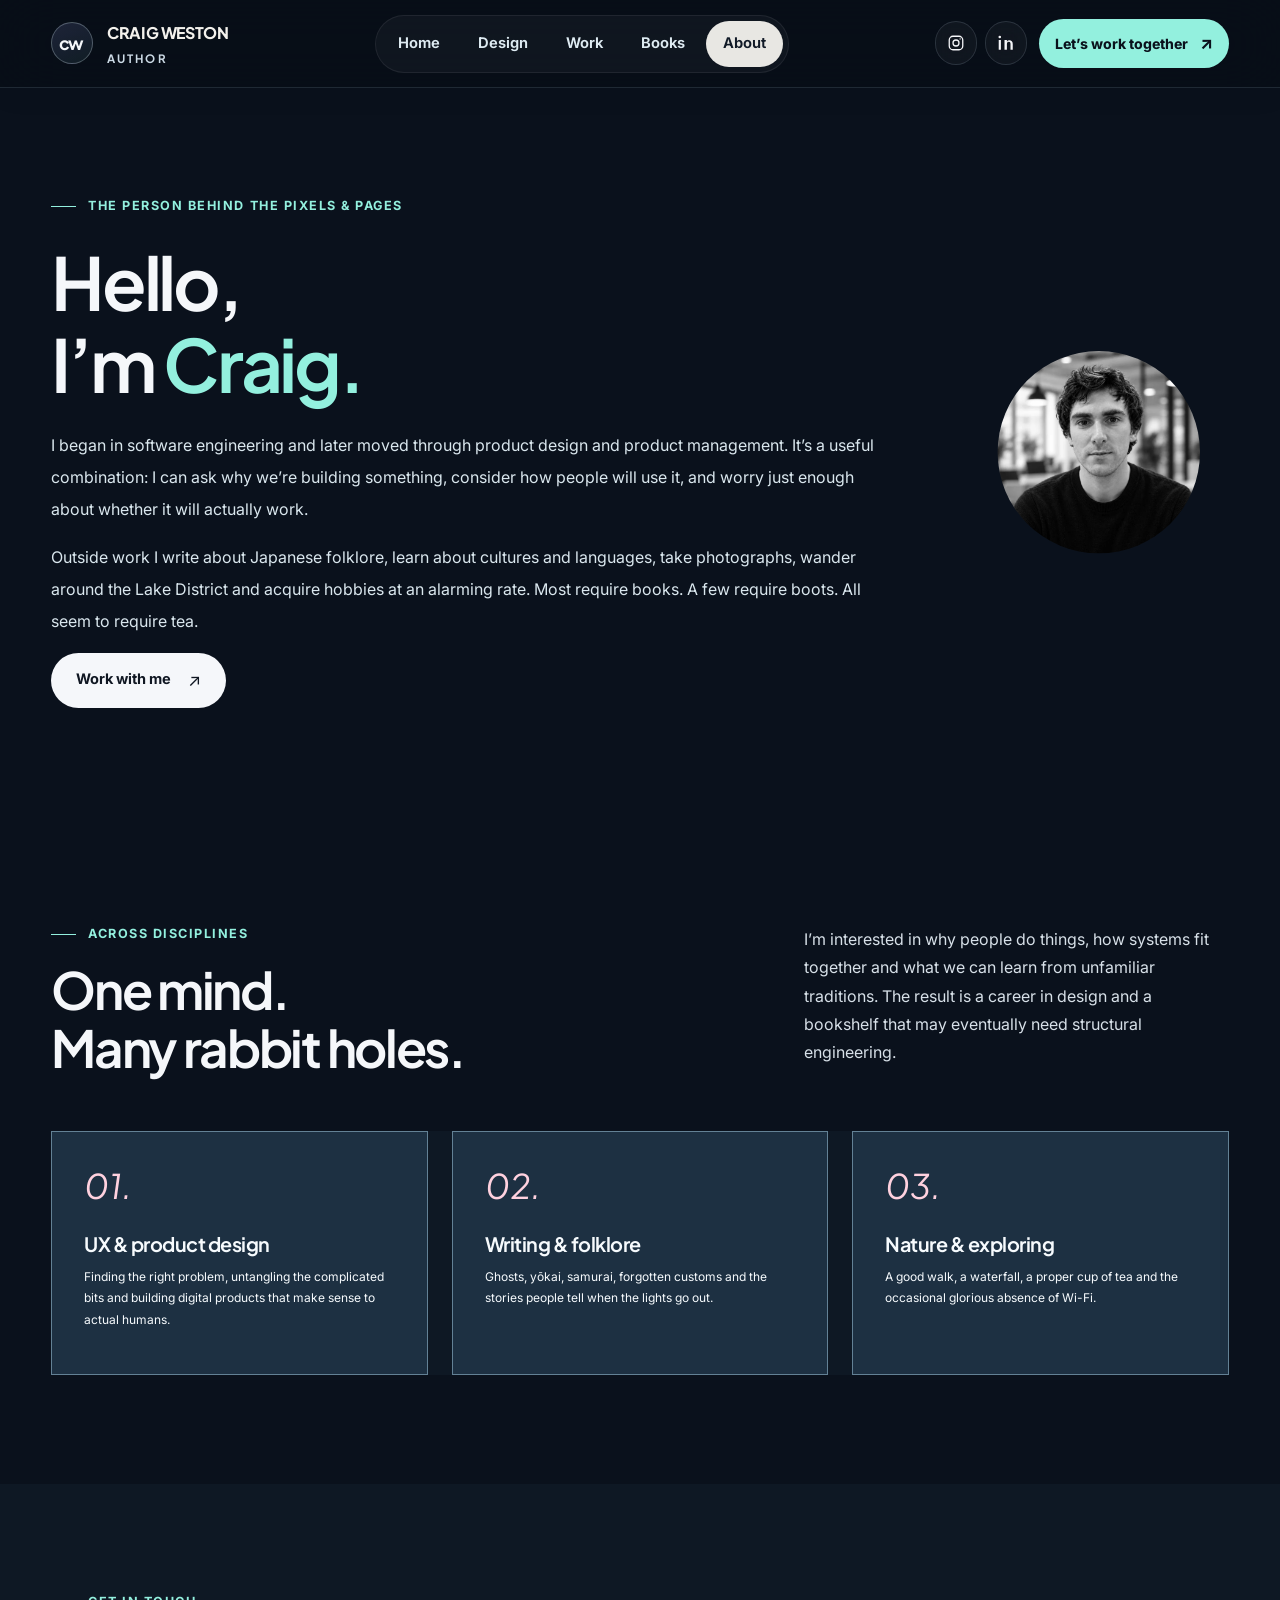
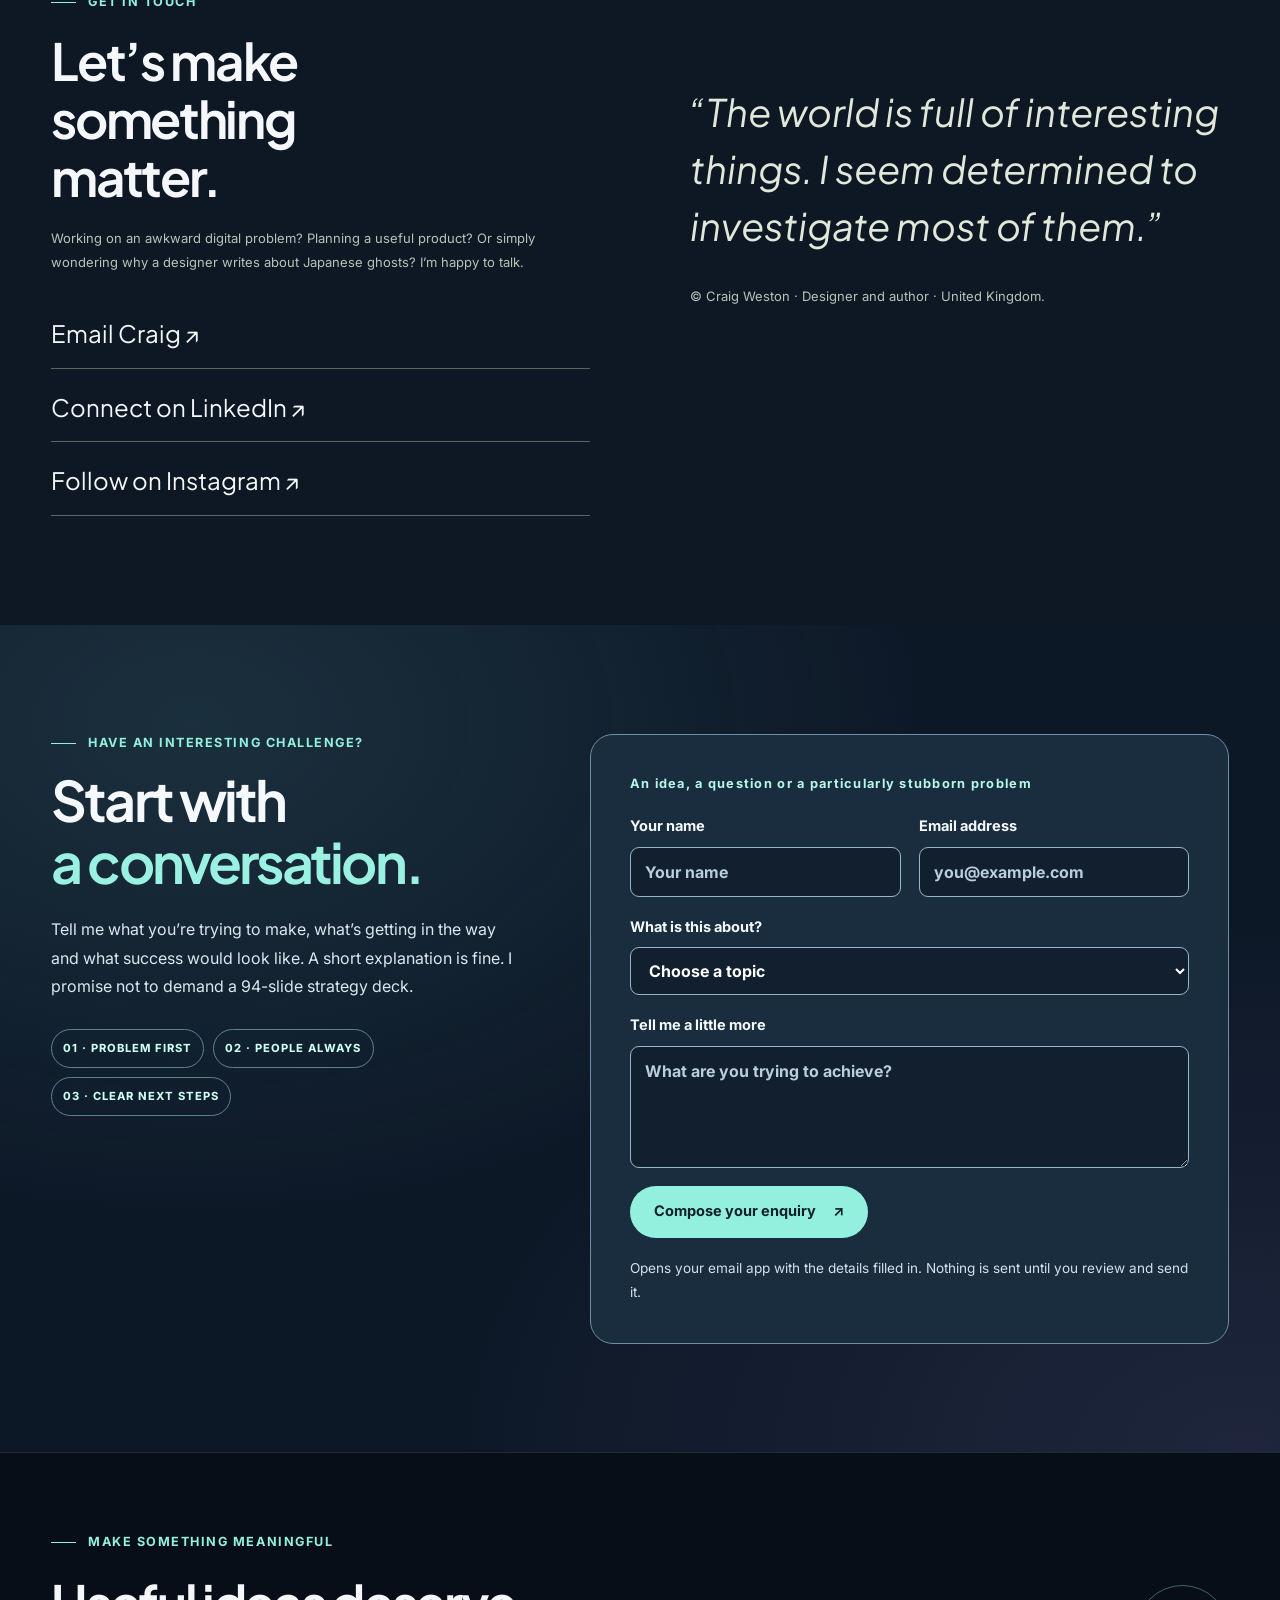
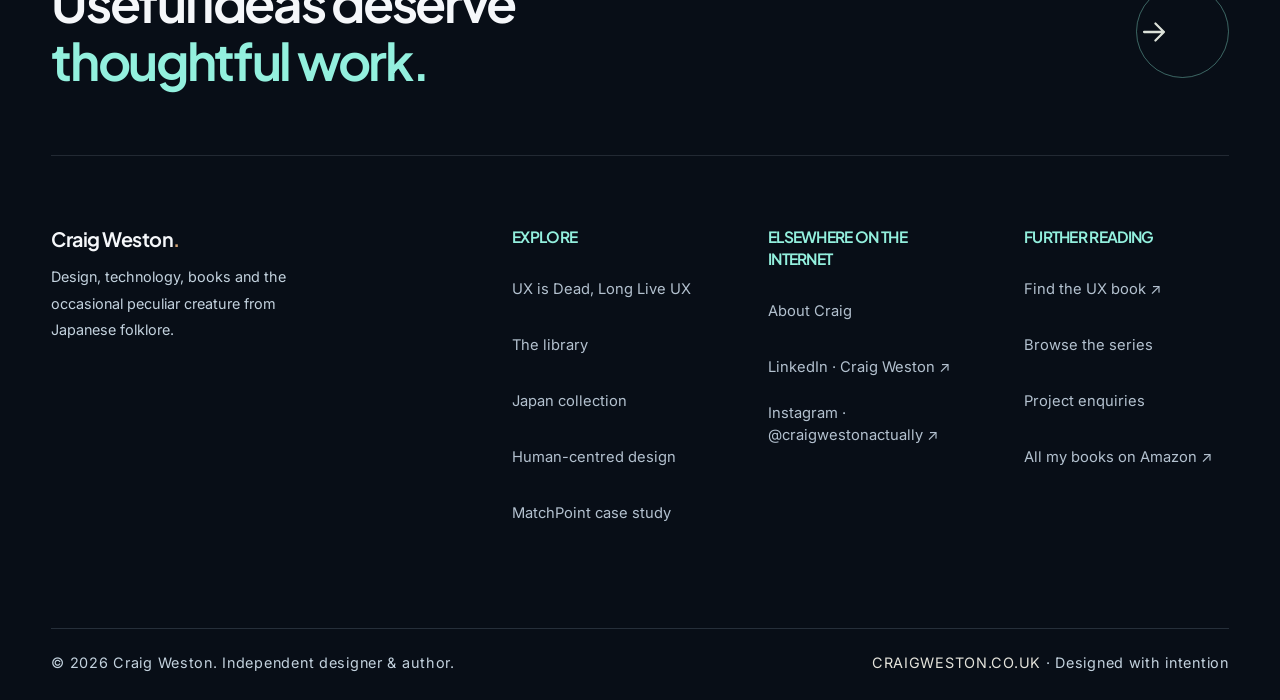
==== commit 489cdbbc: "Optimise images, CSS delivery, Core Web Vitals fundamentals and technical SEO" ====
--- a/public/about.html
+++ b/public/about.html
@@ -1,5 +1,5 @@
 <!DOCTYPE html>
-<html lang="en-GB"><head><meta charset="utf-8"/><meta content="width=device-width,initial-scale=1" name="viewport"/><meta content="#1c2827" name="theme-color"/><title>About Craig Weston | UX, Product Design, Writing &amp; Books</title><meta content="Meet Craig Weston, a UK-based UX and product designer and author, and discover his experience in design, digital technology, Japanese history, folklore, books and nature." name="description"/><meta content="index,follow,max-image-preview:large" name="robots"/><link href="https://craigweston.co.uk/about.html" rel="canonical"/><link href="assets/favicon.svg" rel="icon" type="image/svg+xml"/><link href="styles.css" rel="stylesheet"/><link href="nightfall.css" rel="stylesheet"/><meta content="website" property="og:type"/><meta content="Craig Weston" property="og:site_name"/><meta content="About Craig Weston | UX, Product Design, Writing &amp; Books" property="og:title"/><meta content="Meet Craig Weston, a UK-based UX and product designer and author, and discover his experience in design, digital technology, Japanese history, folklore, books and nature." property="og:description"/><meta content="https://craigweston.co.uk/about.html" property="og:url"/><meta content="https://craigweston.co.uk/assets/japan-anthology.webp" property="og:image"/><meta content="summary_large_image" name="twitter:card"/><link href="refinement.css" rel="stylesheet"/><link href="https://fonts.googleapis.com" rel="preconnect"/><link crossorigin="anonymous" href="https://fonts.gstatic.com" rel="preconnect"/><link href="https://fonts.googleapis.com/css2?family=Inter:wght@400;500;600;700&amp;family=Plus+Jakarta+Sans:wght@400;500;600;700;800&amp;family=Noto+Sans+JP:wght@400;500;700&amp;display=swap" rel="stylesheet"/><link rel="stylesheet" href="finish.css" /></head><body><div class="scroll-meter" aria-hidden="true"><span id="scroll-meter-fill"></span></div><a class="skip-link" href="#main-content">Skip to main content</a><header class="site-header"><div class="header-inner"><a aria-label="Craig Weston homepage" class="brand" href="index.html"><span class="brand-mark">cw</span><span class="brand-text">CRAIG WESTON<small>AUTHOR</small></span></a><nav aria-label="Primary navigation" class="nav-links" id="nav-links"><a data-nav="index.html" href="index.html">Home</a><a data-nav="design.html" href="design.html">Design</a><a data-nav="matchpoint.html" href="matchpoint.html">Work</a><a data-nav="books.html" href="books.html">Books</a><a aria-current="page" class="active" data-nav="about.html" href="about.html">About</a></nav><div class="nav-actions"><div aria-label="Social links" class="social-mini"><a aria-label="Instagram @craigwestonactually" class="social-mini-link" href="https://www.instagram.com/craigwestonactually/" rel="noopener noreferrer" target="_blank"><svg aria-hidden="true" fill="none" stroke="currentColor" stroke-linecap="round" stroke-linejoin="round" stroke-width="1.7" viewbox="0 0 24 24"><rect height="18" rx="5" width="18" x="3" y="3"></rect><circle cx="12" cy="12" r="4"></circle><path d="M17.5 6.5h.01"></path></svg></a><a aria-label="Craig Weston on LinkedIn" class="social-mini-link" href="https://www.linkedin.com/in/craig-weston/" rel="noopener noreferrer" target="_blank"><svg aria-hidden="true" fill="currentColor" viewbox="0 0 24 24"><path d="M5.2 8H2.3v13h2.9zm.2-4A1.7 1.7 0 1 0 2 4a1.7 1.7 0 0 0 3.4 0ZM21 13.4c0-3.5-1.9-5.1-4.4-5.1a3.8 3.8 0 0 0-3.4 1.9V8H10v13h3.2v-7.2c0-1.9.4-3.6 2.6-3.6s2.2 2 2.2 3.7V21H21z"></path></svg></a></div><a class="top-contact" href="about.html#contact">Let’s work together <span>↗</span></a><button aria-controls="nav-links" aria-expanded="false" aria-label="Open navigation menu" class="menu-toggle" id="menu-toggle" type="button">☰</button></div></div></header><main id="main-content" tabindex="-1"><section class="section-pad" style="background:var(--surface-1)"><div class="container about-hero-grid"><div><div class="eyebrow accent">The person behind the pixels &amp; pages</div><h1>Hello,<br/>I’m <em>Craig.</em></h1><p>I began in software engineering and later moved through product design and product management. It’s a useful combination: I can ask why we’re building something, consider how people will use it, and worry just enough about whether it will actually work.</p><p>Outside work I write about Japanese folklore, learn about cultures and languages, take photographs, wander around the Lake District and acquire hobbies at an alarming rate. Most require books. A few require boots. All seem to require tea.</p><a class="btn btn-dark" href="#contact">Work with me <span class="arrow">↗</span></a></div><div class="portrait-frame portrait-frame--compact"><img alt="Portrait of Craig Weston" fetchpriority="high" src="assets/portrait-cutout.webp"/></div></div></section><section class="section-pad"><div class="container"><div class="section-heading"><div><div class="eyebrow accent">Across disciplines</div><h2>One mind.<br/>Many rabbit holes.</h2></div><p>I’m interested in why people do things, how systems fit together and what we can learn from unfamiliar traditions. The result is a career in design and a bookshelf that may eventually need structural engineering.</p></div><div class="about-interests"><div class="interest"><div class="symbol">01.</div><h3>UX &amp; product design</h3><p>Finding the right problem, untangling the complicated bits and building digital products that make sense to actual humans.</p></div><div class="interest"><div class="symbol">02.</div><h3>Writing &amp; folklore</h3><p>Ghosts, yōkai, samurai, forgotten customs and the stories people tell when the lights go out.</p></div><div class="interest"><div class="symbol">03.</div><h3>Nature &amp; exploring</h3><p>A good walk, a waterfall, a proper cup of tea and the occasional glorious absence of Wi-Fi.</p></div></div></div></section><section class="section-pad contact-section" id="contact"><div class="container contact-grid"><div><div class="eyebrow">Get in touch</div><h2>Let’s make<br/>something<br/><em>matter.</em></h2><p>Working on an awkward digital problem? Planning a useful product? Or simply wondering why a designer writes about Japanese ghosts? I’m happy to talk.</p><div class="contact-links"><a href="mailto:craig.weston1@gmail.com?subject=Hello%20Craig">Email Craig ↗</a><a href="https://www.linkedin.com/in/craig-weston/" rel="noopener noreferrer" target="_blank">Connect on LinkedIn ↗</a><a href="https://www.instagram.com/craigwestonactually/" rel="noopener noreferrer" target="_blank">Follow on Instagram ↗</a></div></div><div><div class="note">“The world is full of interesting things. I seem determined to investigate most of them.”</div><p style="margin-top:30px">© Craig Weston · Designer and author · United Kingdom.</p></div></div></section>
+<html lang="en-GB"><head><meta charset="utf-8"/><meta content="width=device-width,initial-scale=1" name="viewport"/><meta content="#1c2827" name="theme-color"/><title>About Craig Weston | UX, Product Design, Writing &amp; Books</title><meta content="Meet Craig Weston, a UK-based UX and product designer and author, and discover his experience in design, digital technology, Japanese history, folklore, books and nature." name="description"/><meta content="index,follow,max-image-preview:large" name="robots"/><link href="https://craigweston.co.uk/about.html" rel="canonical"/><link href="assets/favicon.svg" rel="icon" type="image/svg+xml"/><link rel="stylesheet" href="site.min.css"/><meta content="website" property="og:type"/><meta content="Craig Weston" property="og:site_name"/><meta content="About Craig Weston | UX, Product Design, Writing &amp; Books" property="og:title"/><meta content="Meet Craig Weston, a UK-based UX and product designer and author, and discover his experience in design, digital technology, Japanese history, folklore, books and nature." property="og:description"/><meta content="https://craigweston.co.uk/about.html" property="og:url"/><meta content="https://craigweston.co.uk/assets/japan-anthology.webp" property="og:image"/><meta content="summary_large_image" name="twitter:card"/><link href="https://fonts.googleapis.com" rel="preconnect"/><link crossorigin="anonymous" href="https://fonts.gstatic.com" rel="preconnect"/><link href="https://fonts.googleapis.com/css2?family=Inter:wght@400;500;600;700&amp;family=Plus+Jakarta+Sans:wght@400;500;600;700;800&amp;family=Noto+Sans+JP:wght@400;500;700&amp;display=swap" rel="stylesheet"/><meta name="author" content="Craig Weston"/><meta property="og:site_name" content="Craig Weston"/><meta property="og:locale" content="en_GB"/><meta property="og:image:alt" content="About — Craig Weston"/><meta property="og:image:width" content="1280"/><meta property="og:image:height" content="1600"/><meta name="twitter:title" content="About Craig Weston | UX, Product Design, Writing &amp; Books"/><meta name="twitter:description" content="Meet Craig Weston, a UK-based UX and product designer and author, and discover his experience in design, digital technology, Japanese history, folklore, books and nature."/><meta name="twitter:image" content="https://craigweston.co.uk/assets/japan-anthology.webp"/><script type="application/ld+json">{"@context":"https://schema.org","@type":"BreadcrumbList","itemListElement":[{"@type":"ListItem","position":1,"name":"Home","item":"https://craigweston.co.uk/"},{"@type":"ListItem","position":2,"name":"About","item":"https://craigweston.co.uk/about.html"}]}</script><script type="application/ld+json">{"@context":"https://schema.org","@type":"AboutPage","name":"About Craig Weston | UX, Product Design, Writing & Books","description":"Meet Craig Weston, a UK-based UX and product designer and author, and discover his experience in design, digital technology, Japanese history, folklore, books and nature.","url":"https://craigweston.co.uk/about.html","inLanguage":"en-GB"}</script></head><body><div class="scroll-meter" aria-hidden="true"><span id="scroll-meter-fill"></span></div><a class="skip-link" href="#main-content">Skip to main content</a><header class="site-header"><div class="header-inner"><a aria-label="Craig Weston homepage" class="brand" href="index.html"><span class="brand-mark">cw</span><span class="brand-text">CRAIG WESTON<small>AUTHOR</small></span></a><nav aria-label="Primary navigation" class="nav-links" id="nav-links"><a data-nav="index.html" href="index.html">Home</a><a data-nav="design.html" href="design.html">Design</a><a data-nav="matchpoint.html" href="matchpoint.html">Work</a><a data-nav="books.html" href="books.html">Books</a><a aria-current="page" class="active" data-nav="about.html" href="about.html">About</a></nav><div class="nav-actions"><div aria-label="Social links" class="social-mini"><a aria-label="Instagram @craigwestonactually" class="social-mini-link" href="https://www.instagram.com/craigwestonactually/" rel="noopener noreferrer" target="_blank"><svg aria-hidden="true" fill="none" stroke="currentColor" stroke-linecap="round" stroke-linejoin="round" stroke-width="1.7" viewbox="0 0 24 24"><rect height="18" rx="5" width="18" x="3" y="3"></rect><circle cx="12" cy="12" r="4"></circle><path d="M17.5 6.5h.01"></path></svg></a><a aria-label="Craig Weston on LinkedIn" class="social-mini-link" href="https://www.linkedin.com/in/craig-weston/" rel="noopener noreferrer" target="_blank"><svg aria-hidden="true" fill="currentColor" viewbox="0 0 24 24"><path d="M5.2 8H2.3v13h2.9zm.2-4A1.7 1.7 0 1 0 2 4a1.7 1.7 0 0 0 3.4 0ZM21 13.4c0-3.5-1.9-5.1-4.4-5.1a3.8 3.8 0 0 0-3.4 1.9V8H10v13h3.2v-7.2c0-1.9.4-3.6 2.6-3.6s2.2 2 2.2 3.7V21H21z"></path></svg></a></div><a class="top-contact" href="about.html#contact">Let’s work together <span>↗</span></a><button aria-controls="nav-links" aria-expanded="false" aria-label="Open navigation menu" class="menu-toggle" id="menu-toggle" type="button">☰</button></div></div></header><main id="main-content" tabindex="-1"><section class="section-pad" style="background:var(--surface-1)"><div class="container about-hero-grid"><div><div class="eyebrow accent">The person behind the pixels &amp; pages</div><h1>Hello,<br/>I’m <em>Craig.</em></h1><p>I began in software engineering and later moved through product design and product management. It’s a useful combination: I can ask why we’re building something, consider how people will use it, and worry just enough about whether it will actually work.</p><p>Outside work I write about Japanese folklore, learn about cultures and languages, take photographs, wander around the Lake District and acquire hobbies at an alarming rate. Most require books. A few require boots. All seem to require tea.</p><a class="btn btn-dark" href="#contact">Work with me <span class="arrow">↗</span></a></div><div class="portrait-frame portrait-frame--compact"><img alt="Portrait of Craig Weston" src="assets/portrait-cutout.webp" width="720" height="720" decoding="async" loading="eager" fetchpriority="high"/></div></div></section><section class="section-pad"><div class="container"><div class="section-heading"><div><div class="eyebrow accent">Across disciplines</div><h2>One mind.<br/>Many rabbit holes.</h2></div><p>I’m interested in why people do things, how systems fit together and what we can learn from unfamiliar traditions. The result is a career in design and a bookshelf that may eventually need structural engineering.</p></div><div class="about-interests"><div class="interest"><div class="symbol">01.</div><h3>UX &amp; product design</h3><p>Finding the right problem, untangling the complicated bits and building digital products that make sense to actual humans.</p></div><div class="interest"><div class="symbol">02.</div><h3>Writing &amp; folklore</h3><p>Ghosts, yōkai, samurai, forgotten customs and the stories people tell when the lights go out.</p></div><div class="interest"><div class="symbol">03.</div><h3>Nature &amp; exploring</h3><p>A good walk, a waterfall, a proper cup of tea and the occasional glorious absence of Wi-Fi.</p></div></div></div></section><section class="section-pad contact-section" id="contact"><div class="container contact-grid"><div><div class="eyebrow">Get in touch</div><h2>Let’s make<br/>something<br/><em>matter.</em></h2><p>Working on an awkward digital problem? Planning a useful product? Or simply wondering why a designer writes about Japanese ghosts? I’m happy to talk.</p><div class="contact-links"><a href="mailto:craig.weston1@gmail.com?subject=Hello%20Craig">Email Craig ↗</a><a href="https://www.linkedin.com/in/craig-weston/" rel="noopener noreferrer" target="_blank">Connect on LinkedIn ↗</a><a href="https://www.instagram.com/craigwestonactually/" rel="noopener noreferrer" target="_blank">Follow on Instagram ↗</a></div></div><div><div class="note">“The world is full of interesting things. I seem determined to investigate most of them.”</div><p style="margin-top:30px">© Craig Weston · Designer and author · United Kingdom.</p></div></div></section>
 <section class="finish-contact section-pad" id="project-enquiry" aria-labelledby="enquiry-title">
  <div class="container finish-contact-grid">
  <div><div class="eyebrow accent">HAVE AN INTERESTING CHALLENGE?</div><h2 id="enquiry-title">Start with<br><em>a conversation.</em></h2><p>Tell me what you’re trying to make, what’s getting in the way and what success would look like. A short explanation is fine. I promise not to demand a 94-slide strategy deck.</p><div class="finish-contact-mini"><span>01 · PROBLEM FIRST</span><span>02 · PEOPLE ALWAYS</span><span>03 · CLEAR NEXT STEPS</span></div></div>
--- a/public/site.min.css
+++ b/public/site.min.css
@@ -0,0 +1,14 @@
+:root{--ink:#1c2827;--ink2:#263831;--cream:#f4f0e8;--paper:#faf8f2;--muted:#68746d;--red:#ac654a;--rust:#bb694b;--gold:#d2b88b;--line:#d8d7cc;--green:#344d3f;--teal:#d3e6d6;--display:'Playfair Display',Georgia,serif;--sans:'Manrope','DM Sans',system-ui,sans-serif;--curve:cubic-bezier(.19,1,.22,1)}*{box-sizing:border-box}html{scroll-behavior:smooth}body{margin:0;background:var(--paper);color:var(--ink);font-family:var(--sans);-webkit-font-smoothing:antialiased}::selection{background:#c8dfc9;color:var(--ink)}img{max-width:100%;display:block}a{color:inherit;text-decoration:none}button,input,textarea,select{font:inherit}button{cursor:pointer}a:focus-visible,button:focus-visible,input:focus-visible,textarea:focus-visible,select:focus-visible{outline:3px solid var(--red);outline-offset:4px}h1,h2,h3,h4,p{margin-top:0}.container{width:min(1360px,calc(100% - 104px));margin-inline:auto}.f-serif{font-family:var(--display)}.smallcaps,.eyebrow{font-size:10px;font-weight:800;letter-spacing:.21em;text-transform:uppercase}.eyebrow{display:flex;align-items:center;gap:12px}.eyebrow:before{content:'';height:1px;width:23px;background:currentColor}.muted{color:var(--muted)}.text-cream{color:var(--cream)}.accent{color:var(--red)}.divider{height:1px;background:var(--line)}.site-header{height:88px;position:sticky;top:0;z-index:80;display:flex;align-items:center;background:rgba(249,247,241,.94);backdrop-filter:blur(15px);border-bottom:1px solid rgba(27,39,34,.09)}.header-inner{display:flex;align-items:center;justify-content:space-between;width:min(1500px,calc(100% - 104px));margin:auto;gap:24px}.brand{display:flex;gap:14px;align-items:center}.brand-mark{width:38px;height:38px;border:1.5px solid var(--ink);display:grid;place-items:center;font-family:var(--display);font-size:21px;letter-spacing:-.12em;padding-right:3px}.brand-text{font-size:15px;letter-spacing:-.04em;font-weight:800}.brand-text small{display:block;font-size:8px;letter-spacing:.23em;text-transform:uppercase;font-weight:700;margin-top:4px;color:#788079}.nav-links{display:flex;align-items:center;gap:35px}.nav-links a{font-size:11px;font-weight:700;letter-spacing:.055em;position:relative;transition:opacity .2s}.nav-links a:hover{opacity:.57}.nav-links a.active:after{content:'';position:absolute;left:0;right:0;bottom:-13px;height:1px;background:var(--red)}.nav-actions{display:flex;gap:17px;align-items:center}.top-contact{font-size:11px;font-weight:800;display:flex;align-items:center;gap:12px;border-bottom:1px solid;padding-bottom:5px}.top-contact span{font-size:17px}.menu-toggle{display:none;border:0;background:transparent;font-size:24px;line-height:1;align-items:center}.btn{display:inline-flex;align-items:center;justify-content:center;gap:28px;padding:17px 24px;border:1px solid transparent;font-size:11px;font-weight:800;letter-spacing:.045em;min-height:53px;transition:transform .35s var(--curve),background .2s,box-shadow .35s var(--curve)}.btn:hover{transform:translateY(-3px);box-shadow:0 9px 25px rgba(20,33,29,.1)}.btn-dark{background:var(--ink);color:white}.btn-dark:hover{background:#32463f}.btn-cream{background:var(--cream);color:var(--ink)}.btn-outline{border-color:#b6bcb0;color:var(--ink);background:transparent}.btn-outline:hover{background:rgba(20,33,29,.04)}.btn-white-outline{border-color:#6b7b6d;color:var(--cream)}.btn .arrow{font-size:17px;font-weight:400}.text-link{display:inline-flex;align-items:center;gap:19px;border-bottom:1px solid;padding-bottom:9px;font-size:11px;font-weight:800;letter-spacing:.03em;transition:gap .3s}.text-link:hover{gap:27px}.section-pad{padding:124px 0}.section-heading{display:flex;align-items:end;justify-content:space-between;gap:40px;margin-bottom:54px}.section-heading h2{font:400 clamp(45px,5.2vw,83px)/1.13 var(--display);letter-spacing:-.055em;margin:17px 0 0}.section-heading p{line-height:1.8;max-width:340px;font-size:13px;color:var(--muted);margin-bottom:0}.display-heading{font:400 clamp(58px,7.2vw,114px)/1.03 var(--display);letter-spacing:-.067em}.grain{position:relative;isolation:isolate}.grain:before{content:'';pointer-events:none;position:absolute;inset:0;z-index:-1;opacity:.23;background-image:url("data:image/svg+xml,%3Csvg viewBox='0 0 180 180' xmlns='http://www.w3.org/2000/svg'%3E%3Cfilter id='n'%3E%3CfeTurbulence type='fractalNoise' baseFrequency='.8' numOctaves='3' stitchTiles='stitch'/%3E%3C/filter%3E%3Crect width='100%25' height='100%25' filter='url(%23n)' opacity='.16'/%3E%3C/svg%3E")}.hero{background:var(--ink);min-height:740px;color:var(--cream);position:relative;overflow:hidden}.hero-shell{display:grid;grid-template-columns:57% 43%;min-height:740px;max-width:1600px;margin:auto}.hero-copy{padding:102px 0 80px max(52px,calc((100vw - 1360px)/2));position:relative;z-index:2}.hero-copy .eyebrow{color:#cbd4c6}.hero h1{font:400 clamp(72px,7.2vw,130px)/1.03 var(--display);letter-spacing:-.072em;margin:36px 0 32px}.hero h1 em{font-weight:400;color:#c2d4bb}.hero-intro{max-width:475px;color:#c1c8c1;font-size:14px;line-height:1.95}.hero-buttons{display:flex;gap:13px;margin-top:35px;flex-wrap:wrap}.hero-foot{display:flex;align-items:center;gap:35px;margin-top:76px;font-size:10px;letter-spacing:.16em;text-transform:uppercase;color:#abb6a9}.hero-foot:before{content:'';display:block;width:43px;height:1px;background:#879387}.hero-visual{position:relative;min-height:700px;overflow:hidden;background:#304034}.hero-visual:before{content:'';position:absolute;inset:0;z-index:1;background:linear-gradient(90deg,var(--ink) 0%,transparent 32%),linear-gradient(0deg,rgba(25,36,33,.45),transparent 40%)}.hero-image{position:absolute;inset:0;background:linear-gradient(130deg,rgba(22,32,29,.15),rgba(22,32,29,.5)),url('assets/hero-ux-japan.webp') center 35%/cover;transform:scale(1.02);animation:heroZoom 24s ease-out alternate infinite}.hero-number{font-size:11px;letter-spacing:.2em;position:absolute;z-index:2;bottom:58px;right:56px;color:#fff}.vertical-note{position:absolute;z-index:2;right:27px;top:38px;writing-mode:vertical-rl;font-size:11px;letter-spacing:.3em;color:#e3e3d7}.seal{position:absolute;z-index:2;left:38%;bottom:19%;width:110px;height:110px;border:1px solid rgba(255,255,255,.65);border-radius:50%;display:flex;align-items:center;justify-content:center;text-align:center;font-family:var(--display);font-size:14px;line-height:1.5;color:white;transform:rotate(-12deg)}.intro-strip{background:var(--cream);padding:38px 0;border-bottom:1px solid var(--line)}.intro-strip-inner{display:flex;align-items:center;justify-content:space-between;gap:26px}.intro-strip p{margin:0;font:italic 20px var(--display)}.intro-strip span{font-size:10px;text-transform:uppercase;letter-spacing:.16em;color:#7f887f}.editorial-about{background:var(--cream)}.about-teaser{display:grid;grid-template-columns:.84fr 1.16fr;align-items:center;gap:clamp(70px,11vw,160px)}.portrait-frame{position:relative;background:#d8d9d1;max-width:470px}.portrait-frame img{width:100%;aspect-ratio:4/5;object-fit:cover;filter:grayscale(100%)}.portrait-frame:after{content:'CW / 01';position:absolute;bottom:-16px;right:-16px;background:var(--red);padding:16px 19px;color:#fff;letter-spacing:.15em;font-size:11px}.portrait-caption{font-size:10px;letter-spacing:.1em;color:#7c847a;margin-top:25px}.about-teaser h2{font:400 clamp(43px,5vw,76px)/1.13 var(--display);letter-spacing:-.058em;margin:24px 0}.about-teaser h2 em{color:var(--red)}.about-teaser p{font-size:13px;line-height:2;max-width:590px;color:#5e6961}.about-teaser .text-link{margin-top:26px}.feature-book{background:#e7e6dc;border-top:1px solid #d0d1c5;border-bottom:1px solid #d0d1c5}.book-feature-grid{display:grid;grid-template-columns:1fr .9fr;gap:100px;align-items:center}.book-feature-copy h2{font:400 clamp(58px,6.2vw,98px)/1.06 var(--display);letter-spacing:-.067em;margin:25px 0}.book-feature-copy h2 span{font-style:italic;color:var(--red)}.book-feature-copy p{font-size:14px;line-height:1.9;color:#59665c;max-width:510px}.book-feature-copy .inline-meta{margin:27px 0 36px;display:flex;gap:26px;font-size:10px;letter-spacing:.1em;color:#6c756a;text-transform:uppercase}.book-feature-art{min-height:570px;display:grid;place-items:center;position:relative}.ux-book-cover{position:relative;width:min(330px,72%);aspect-ratio:2/3;background:#23352d;color:#f4f1e8;transform:rotate(-8deg);box-shadow:33px 32px 65px rgba(33,44,37,.25),inset 7px 0 10px rgba(0,0,0,.25);padding:31px 28px 22px;display:flex;flex-direction:column;justify-content:space-between;transition:transform .6s var(--curve)}.ux-book-cover:hover{transform:rotate(-4deg) translateY(-10px)}.ux-book-cover:before{content:'';position:absolute;inset:11px;border:1px solid #62766a;pointer-events:none}.ux-book-cover .topline{font-size:8px;letter-spacing:.23em;font-weight:800;position:relative;z-index:1}.ux-book-cover .cover-main{font:400 clamp(51px,5vw,75px)/.97 var(--display);letter-spacing:-.075em;position:relative;z-index:1}.ux-book-cover .cover-main i{color:#cda88f}.ux-book-cover .cover-sub{font-size:11px;line-height:1.6;max-width:180px;color:#ccd5c8}.ux-book-cover .cover-author{font-size:11px;letter-spacing:.2em;font-weight:800}.cover-sun{width:280px;height:280px;border-radius:50%;position:absolute;right:9%;top:8%;border:1px solid #bdad90;background:#d1c2a2;opacity:.4}.cover-line{width:250px;height:330px;border:1px solid #aab5a6;position:absolute;bottom:16%;left:1%;transform:rotate(15deg);opacity:.7}.concept-label{position:absolute;right:0;bottom:0;font-size:10px;letter-spacing:.1em;color:#687568}.japan-feature{background:var(--paper)}.japan-feature-grid{display:grid;grid-template-columns:1.05fr .95fr;gap:70px;align-items:center}.japan-stack{position:relative;min-height:560px;display:flex;align-items:center;justify-content:center}.japan-stack img{width:270px;aspect-ratio:2/3;object-fit:cover;box-shadow:0 27px 40px rgba(43,40,35,.25);position:absolute;transition:transform .4s var(--curve)}.japan-stack img:nth-child(1){transform:rotate(-12deg) translate(-133px,18px)}.japan-stack img:nth-child(2){transform:rotate(9deg) translate(140px,20px)}.japan-stack img:nth-child(3){transform:rotate(0deg) translate(0,-42px);z-index:2}.japan-stack:hover img:nth-child(1){transform:rotate(-17deg) translate(-155px,12px)}.japan-stack:hover img:nth-child(2){transform:rotate(14deg) translate(155px,0)}.japan-copy h2{font:400 clamp(56px,6.1vw,98px)/1.04 var(--display);letter-spacing:-.07em;margin:22px 0}.japan-copy p{font-size:14px;line-height:1.9;color:#5e6d62;max-width:500px}.japan-copy .small-japanese{font-family:serif;font-size:27px;letter-spacing:.25em;color:var(--red);margin:32px 0}.japan-copy .text-link{margin-top:17px}.match-teaser{background:#e5e9e3}.match-grid{display:grid;grid-template-columns:.95fr 1.05fr;gap:90px;align-items:center}.match-copy h2{font:400 clamp(56px,6.5vw,105px)/1.05 var(--display);letter-spacing:-.065em;margin:24px 0}.match-copy h2 em{color:#7c956e}.match-copy p{font-size:14px;line-height:1.9;color:#55625a;max-width:495px}.match-copy .text-link{margin-top:25px}.match-product{background:#17221c;min-height:480px;display:flex;align-items:center;justify-content:center;padding:30px;position:relative;overflow:hidden;box-shadow:0 25px 45px rgba(22,35,25,.14)}.match-product:before{content:'';width:600px;height:600px;position:absolute;border:1px solid #485f4d;transform:rotate(35deg)}.match-product img{position:relative;max-width:100%;max-height:360px;object-fit:contain;box-shadow:0 14px 35px rgba(0,0,0,.4)}.match-product .corner-label{position:absolute;bottom:22px;left:22px;color:#a5bbac;font-size:10px;letter-spacing:.15em}.pullquote{background:var(--ink);color:var(--cream);text-align:center;padding:100px 20px}.pullquote p{font:italic 400 clamp(32px,4.2vw,68px)/1.35 var(--display);letter-spacing:-.04em;max-width:940px;margin:0 auto 20px}.pullquote span{font-size:10px;letter-spacing:.21em;text-transform:uppercase;color:#a9b8a8}.final-cta{background:#d3ded0;padding:95px 0}.final-cta-inner{display:flex;align-items:end;justify-content:space-between;gap:50px}.final-cta h2{font:400 clamp(55px,5.8vw,91px)/1.05 var(--display);letter-spacing:-.06em;margin:16px 0 0}.footer{background:var(--ink);color:#ecede6;padding:72px 0 24px}.footer-top{display:grid;grid-template-columns:2fr 1fr 1fr 1fr;gap:40px;padding-bottom:80px}.footer h3{font:400 37px var(--display);letter-spacing:-.055em;margin-bottom:12px}.footer .footer-blurb{font-size:12px;color:#afbeb1;line-height:1.85;max-width:280px}.footer h4{font-size:10px;letter-spacing:.2em;text-transform:uppercase;color:#bac8b9;margin-bottom:20px}.footer a{display:block;margin:12px 0;color:#dce1d9;font-size:12px}.footer a:hover{color:white;text-decoration:underline}.footer-bottom{border-top:1px solid #435249;padding-top:22px;display:flex;justify-content:space-between;gap:20px;font-size:10px;letter-spacing:.05em;color:#a5b4a9}.footer-bottom span{color:#e4e3db}.page-hero{padding:110px 0 95px;background:var(--cream);position:relative;overflow:hidden}.page-hero .eyebrow{color:var(--red)}.page-hero h1{font:400 clamp(70px,9vw,135px)/1.05 var(--display);letter-spacing:-.073em;margin:24px 0}.page-hero h1 em{color:var(--red)}.page-hero p{font-size:15px;color:#5c675d;line-height:1.85;max-width:660px}.page-hero .chapter-num{font:italic 160px var(--display);color:#e2e0d4;position:absolute;right:6%;bottom:-35px;pointer-events:none}.breadcrumbs{font-size:10px;text-transform:uppercase;letter-spacing:.12em;color:#7b8178;margin-bottom:10px}.breadcrumbs a{text-decoration:underline;text-underline-offset:4px}.section-line-label{display:flex;align-items:center;justify-content:space-between;border-bottom:1px solid var(--line);padding-bottom:18px;font-size:10px;letter-spacing:.16em;text-transform:uppercase;color:#7f887b}.catalogue-section{padding:85px 0 125px}.catalogue-controls{display:flex;justify-content:space-between;gap:20px;align-items:center;margin:35px 0}.filter-controls{display:flex;gap:6px;flex-wrap:wrap}.filter{border:1px solid #d5d9cf;background:transparent;padding:11px 15px;font-size:10px;font-weight:800;letter-spacing:.03em}.filter.active,.filter:hover{color:#fff;background:var(--ink);border-color:var(--ink)}.book-count{font-size:11px;color:#768073}.catalogue-grid{display:grid;grid-template-columns:repeat(3,1fr);gap:72px 38px}.catalog-card{min-width:0}.catalog-card.hidden{display:none}.catalog-visual{position:relative;background:#e6e7df;min-height:425px;display:flex;align-items:center;justify-content:center;overflow:hidden;padding:30px}.catalog-visual img{width:auto;height:350px;box-shadow:11px 20px 28px rgba(20,24,19,.24);transition:transform .6s var(--curve)}.catalog-card:hover .catalog-visual img{transform:translateY(-13px) rotate(-2deg)}.catalog-label{position:absolute;top:15px;left:17px;font-size:9px;font-weight:800;letter-spacing:.16em;color:#6b766c}.catalog-card h3{font:400 26px/1.3 var(--display);letter-spacing:-.04em;margin:20px 0 7px}.catalog-card p{font-size:12px;line-height:1.65;color:#677368;min-height:36px;margin-bottom:19px}.catalog-footer{display:flex;gap:10px;align-items:center;justify-content:space-between}.catalog-footer a{font-size:10px;text-transform:uppercase;letter-spacing:.08em;border-bottom:1px solid;padding-bottom:6px;font-weight:800}.catalog-footer button{font-size:10px;text-transform:uppercase;letter-spacing:.07em;background:transparent;border:1px solid #bcc5b7;padding:9px 10px;color:var(--ink)}.catalog-footer button:hover{background:var(--ink);color:white}.catalogue-note{margin-top:60px;padding:23px;border-top:1px solid var(--line);color:#68746b;font-size:12px;line-height:1.7}.product-hero{background:#28392f;color:var(--cream)}.product-hero-grid{display:grid;grid-template-columns:1fr .85fr;gap:80px;align-items:center;padding:110px 0 120px}.product-hero h1{font:400 clamp(75px,8vw,122px)/1.05 var(--display);letter-spacing:-.07em;margin:26px 0}.product-hero h1 em{color:#c6a28f}.product-hero p{font-size:15px;line-height:2;max-width:580px;color:#c4cfc1}.product-hero .eyebrow{color:#d1dccc}.product-hero .ux-book-cover{width:370px;max-width:80%;transform:rotate(5deg);margin:auto;box-shadow:40px 38px 70px rgba(0,0,0,.3)}.product-hero .ux-book-cover:hover{transform:rotate(1deg) translateY(-10px)}.product-meta{display:flex;gap:25px;flex-wrap:wrap;margin-top:35px;font-size:10px;letter-spacing:.13em;text-transform:uppercase;color:#becbbb}.product-actions{display:flex;gap:12px;margin-top:36px;flex-wrap:wrap}.product-backdrop{background:radial-gradient(circle,#5a665a 5%,transparent 65%);padding:60px;position:relative}.product-backdrop .concept-label{color:#afbfaf;bottom:-18px}.principles{display:grid;grid-template-columns:repeat(3,1fr);gap:22px;margin-top:43px}.principle{border-top:1px solid #bfc6bd;padding:27px 10px 20px 0}.principle .index{color:var(--red);font-size:11px;letter-spacing:.15em}.principle h3{font:400 27px var(--display);margin:32px 0 13px}.principle p{font-size:12px;line-height:1.85;color:#69746c}.excerpt-placeholder{background:#e8e3d8;border:1px solid #d3cabe;padding:60px;position:relative;text-align:center;margin-top:40px}.excerpt-placeholder h3{font:italic 36px/1.4 var(--display);margin:0 auto 18px;max-width:760px}.excerpt-placeholder p{font-size:11px;color:#6b7066;line-height:1.8}.site-shop{display:grid;grid-template-columns:1fr 1fr;gap:40px;align-items:center;padding:40px 0}.shop-card{border:1px solid #cbd0c5;padding:28px 30px;background:#f6f3ea}.shop-card h3{font:400 28px var(--display);margin-bottom:13px}.shop-card p{color:#657166;font-size:12px;line-height:1.75}.shop-card .btn{margin-top:12px}.mp-page-hero{background:#18281e;color:white;overflow:hidden}.mp-hero-grid{display:grid;grid-template-columns:1fr 1fr;min-height:620px;align-items:center;gap:60px;padding:95px 0}.mp-hero-grid h1{font:400 clamp(74px,9vw,135px)/1.05 var(--display);letter-spacing:-.07em;margin:22px 0}.mp-hero-grid h1 em{color:#bbd2b0}.mp-hero-grid p{font-size:14px;line-height:1.95;color:#c1cfc0;max-width:535px}.mp-hero-art{position:relative}.mp-hero-art img{box-shadow:0 26px 56px rgba(0,0,0,.36)}.mp-hero-art:before{content:'';position:absolute;border:1px solid #637c5c;inset:-25px 25px 25px -25px;pointer-events:none}.tags{display:flex;gap:7px;flex-wrap:wrap;margin:25px 0 33px}.tags span{font-size:10px;border:1px solid #506857;padding:8px 12px;color:#d3e3d4}.research-grid{display:grid;grid-template-columns:1.05fr .95fr;gap:85px}.research-grid h2{font:400 clamp(46px,5.6vw,79px)/1.12 var(--display);letter-spacing:-.065em;margin:24px 0}.research-grid p{font-size:13px;color:#657265;line-height:1.9}.research-methods{display:grid;gap:10px}.method{background:#e9ece3;padding:24px;display:grid;grid-template-columns:45px 1fr;gap:15px}.method-num{font:italic 30px var(--display);color:#ab684c}.method h3{font-size:14px;font-weight:800;margin:3px 0 5px}.method p{font-size:12px;margin:0;line-height:1.65}.honesty-note{border-left:3px solid var(--red);padding:16px 20px;background:#eeeae2;color:#626d63;font-size:12px;line-height:1.8;margin-top:25px}.mp-demo-section{background:#203329;color:#f3f5ec;padding:110px 0}.mp-demo-header{display:flex;align-items:end;justify-content:space-between;gap:35px;margin-bottom:35px}.mp-demo-header h2{font:400 clamp(50px,5vw,82px)/1.1 var(--display);letter-spacing:-.055em;margin:20px 0 0}.mp-demo-header p{max-width:340px;color:#bccdbf;font-size:12px;line-height:1.8}.demo-layout{display:grid;grid-template-columns:1.15fr .85fr;gap:35px}.demo-scoreboard{border:1px solid #637767;background:#112019;padding:35px}.demo-scoreboard .live{font-size:10px;letter-spacing:.18em;text-transform:uppercase;color:#d8e8ca;display:flex;gap:10px;align-items:center}.live:before{content:'';width:8px;height:8px;border-radius:50%;background:#d2ea7c;box-shadow:0 0 0 4px rgba(189,219,135,.13)}.demo-score-grid{display:grid;grid-template-columns:1fr 75px 95px;gap:15px;align-items:center;border-bottom:1px solid #4d6555;padding:20px 0}.demo-score-grid.player-head{padding-top:42px;color:#9fb3a3;font-size:10px;letter-spacing:.16em;text-transform:uppercase}.demo-score-grid strong{font-size:19px}.demo-score-grid .setnum{font-size:35px;font-weight:600;text-align:center}.demo-score-grid .points{font-size:51px;text-align:center;font-weight:800;color:#d9e59e;letter-spacing:-.04em}.demo-scoreboard .status-line{display:flex;gap:12px;justify-content:space-between;margin-top:27px;color:#aec1b0;font-size:11px}.demo-interaction{background:#f5f5ed;color:#1b2e23;padding:35px}.demo-interaction label{font-size:10px;text-transform:uppercase;letter-spacing:.13em;font-weight:800;display:block;margin-bottom:10px}.demo-interaction select{width:100%;padding:12px;background:white;border:1px solid #cdd4c8;margin-bottom:23px;color:#203528}.demo-interaction h3{font:400 30px var(--display);margin:0 0 10px}.demo-interaction p{font-size:12px;line-height:1.8;color:#5a7160}.demo-point-buttons{display:grid;grid-template-columns:1fr 1fr;gap:10px;margin:24px 0}.demo-point-buttons button{background:#263b2c;color:white;border:0;padding:22px 10px;font-weight:800;font-size:12px}.demo-point-buttons button:hover{background:#517659}.demo-undo-buttons{display:flex;gap:10px}.demo-undo-buttons button{background:transparent;border:1px solid #bccabb;color:#243c2c;padding:10px 16px;font-size:10px;font-weight:800}.demo-undo-buttons button:hover{background:#d4e0ce}.demo-info{margin-top:22px;font-size:11px;color:#596e5d;border-top:1px solid #cbd3c7;padding-top:16px;line-height:1.8}.process-section{background:var(--cream)}.process-steps{display:grid;grid-template-columns:repeat(4,1fr);gap:16px;margin-top:55px}.process-step{padding:26px 23px 35px;border-top:2px solid var(--red);background:#e9e8df;min-height:250px}.process-step .number{font:italic 41px var(--display);color:var(--red)}.process-step h3{font:400 26px var(--display);margin:22px 0 12px}.process-step p{font-size:12px;line-height:1.75;color:#657066}.mp-visual-section{background:#dbe2d7}.mp-visual-grid{display:grid;grid-template-columns:1fr 1fr;gap:55px;align-items:center}.mp-visual-grid img{box-shadow:0 24px 48px rgba(23,43,28,.15)}.mp-visual-grid h2{font:400 clamp(49px,5vw,80px)/1.1 var(--display);letter-spacing:-.058em}.mp-visual-grid p{font-size:13px;line-height:1.9;color:#607061}.research-call{background:#f5f3ec;padding:34px;border:1px solid #d6dacd;font-size:12px;line-height:1.8;color:#607061}.about-hero-grid{display:grid;grid-template-columns:.95fr 1.05fr;gap:100px;align-items:center}.about-hero-grid .portrait-frame{margin:0 auto;max-width:475px}.about-hero-grid h1{font:400 clamp(69px,8.2vw,123px)/1.04 var(--display);letter-spacing:-.065em;margin:24px 0}.about-hero-grid h1 em{color:var(--red)}.about-hero-grid p{line-height:2;color:#657065;font-size:14px}.about-interests{display:grid;grid-template-columns:repeat(3,1fr);gap:18px}.interest{background:#e7e9e0;padding:32px;min-height:200px}.interest .symbol{font:italic 34px var(--display);color:var(--red)}.interest h3{font:400 26px var(--display);margin:24px 0 9px}.interest p{font-size:12px;color:#6d786f;line-height:1.8}.contact-section{background:var(--ink);color:var(--cream)}.contact-section .contact-grid{display:grid;grid-template-columns:1fr 1fr;gap:100px}.contact-section h2{font:400 clamp(52px,6vw,90px)/1.1 var(--display);letter-spacing:-.065em;margin:20px 0}.contact-section p{color:#b5c5b9;line-height:1.9;font-size:13px}.contact-links{display:flex;flex-direction:column;gap:18px;margin-top:38px}.contact-links a{font-family:var(--display);font-size:24px;padding-bottom:14px;border-bottom:1px solid #55685b}.contact-grid .note{font:italic 38px/1.5 var(--display);margin-top:90px;color:#e1e8da}.modal-backdrop{position:fixed;inset:0;z-index:100;background:rgba(9,20,13,.8);display:none;align-items:center;justify-content:center;padding:20px}.modal-backdrop.open{display:flex}.modal{width:min(530px,100%);background:#faf8f2;position:relative;padding:45px;box-shadow:0 30px 90px rgba(0,0,0,.3)}.modal .close{position:absolute;right:20px;top:18px;border:0;background:transparent;font-size:24px}.modal h2{font:400 40px var(--display);letter-spacing:-.05em;margin:10px 0 16px}.modal p{font-size:12px;color:#657065;line-height:1.8}.modal .btn{width:100%;margin:12px 0}.modal .quiet{display:block;text-align:center;font-size:10px;color:#7d877f;margin-top:12px}@keyframes heroZoom{from{transform:scale(1)}to{transform:scale(1.09)}}@media(max-width:1160px){.container{width:min(100% - 72px,1200px)}.header-inner{width:calc(100% - 72px)}.nav-links{gap:20px}.hero-copy{padding-left:36px}.hero-shell{grid-template-columns:55% 45%}.book-feature-grid,.japan-feature-grid,.match-grid{gap:45px}.japan-stack img{width:240px}.japan-stack{min-height:500px}}@media(max-width:870px){.container,.header-inner{width:calc(100% - 44px)}.site-header{height:70px}.nav-links{display:none;position:absolute;top:70px;left:0;right:0;background:var(--paper);padding:25px 22px 30px;flex-direction:column;align-items:start;gap:25px;border-bottom:1px solid var(--line);box-shadow:0 10px 25px #0002}.nav-links.open{display:flex}.menu-toggle{display:block}.top-contact{display:none}.hero-shell{grid-template-columns:1fr}.hero{min-height:0}.hero-copy{padding:85px 24px 50px}.hero h1{font-size:clamp(63px,12vw,105px)}.hero-visual{min-height:430px}.hero-image{background-position:center 44%}.hero-foot{margin-top:50px}.about-teaser,.book-feature-grid,.japan-feature-grid,.match-grid,.product-hero-grid,.research-grid,.demo-layout,.mp-visual-grid,.about-hero-grid,.contact-section .contact-grid{grid-template-columns:1fr;gap:55px}.about-teaser .portrait-frame{max-width:360px}.japan-stack{order:2}.match-product{min-height:350px}.section-pad{padding:85px 0}.section-heading{align-items:start;flex-direction:column;gap:15px}.product-hero-grid{padding:80px 0}.mp-hero-grid{grid-template-columns:1fr;padding:80px 0}.mp-hero-art img{max-height:430px;margin:auto}.footer-top{grid-template-columns:2fr 1fr;gap:25px}.catalogue-grid{grid-template-columns:repeat(2,1fr)}.process-steps{grid-template-columns:repeat(2,1fr)}.site-shop{grid-template-columns:1fr}.final-cta-inner{align-items:start;flex-direction:column}.about-hero-grid .portrait-frame{max-width:390px}.page-hero{padding:85px 0}}@media(max-width:550px){.container,.header-inner{width:calc(100% - 36px)}.header-inner{gap:4px}.brand-text{font-size:13px}.brand-mark{width:34px;height:34px}.hero-copy{padding:65px 18px 35px}.hero h1{font-size:64px}.hero-visual{min-height:350px}.seal{width:76px;height:76px;font-size:11px}.section-pad{padding:68px 0}.about-teaser h2,.japan-copy h2,.book-feature-copy h2,.match-copy h2{font-size:51px}.intro-strip-inner{flex-direction:column;align-items:start}.intro-strip p{font-size:17px}.japan-stack{min-height:365px}.japan-stack img{width:175px}.japan-stack img:nth-child(1){transform:rotate(-12deg) translate(-74px,13px)}.japan-stack img:nth-child(2){transform:rotate(9deg) translate(83px,12px)}.japan-stack img:nth-child(3){transform:rotate(0deg) translate(0,-26px)}.japan-stack:hover img:nth-child(1){transform:rotate(-15deg) translate(-86px,10px)}.japan-stack:hover img:nth-child(2){transform:rotate(12deg) translate(92px,0)}.book-feature-art{min-height:460px}.ux-book-cover{width:260px}.ux-book-cover .cover-main{font-size:59px}.cover-sun{width:195px;height:195px}.cover-line{width:150px;height:240px}.page-hero h1{font-size:67px}.page-hero .chapter-num{font-size:90px}.catalogue-grid{grid-template-columns:1fr;gap:36px}.catalogue-controls{flex-direction:column;align-items:start}.catalog-visual{min-height:380px}.catalog-visual img{height:325px}.principles,.process-steps,.about-interests{grid-template-columns:1fr}.excerpt-placeholder{padding:28px 20px}.excerpt-placeholder h3{font-size:27px}.product-hero h1{font-size:69px}.product-backdrop{padding:36px 5px}.product-hero .ux-book-cover{width:270px}.mp-hero-grid h1{font-size:67px}.mp-demo-section{padding:70px 0}.mp-demo-header{align-items:start;flex-direction:column}.demo-scoreboard,.demo-interaction{padding:19px}.demo-score-grid{grid-template-columns:1fr 35px 66px;gap:8px}.demo-score-grid strong{font-size:15px}.demo-score-grid .setnum{font-size:28px}.demo-score-grid .points{font-size:35px}.footer-top{grid-template-columns:1fr 1fr}.footer-top>div:first-child{grid-column:span 2}.footer-bottom{flex-direction:column}.final-cta h2{font-size:56px}.about-hero-grid h1{font-size:72px}.contact-grid .note{font-size:30px;margin-top:25px}.modal{padding:38px 23px}}@media(prefers-reduced-motion:reduce){*,*:before,*:after{scroll-behavior:auto!important;transition:none!important;animation:none!important}}.review-toolbar{position:fixed;z-index:88;bottom:17px;right:17px;display:flex;gap:7px;align-items:center;background:rgba(248,248,243,.97);box-shadow:0 12px 34px #12221838;border:1px solid #d5d8cd;padding:8px 9px 8px 13px;backdrop-filter:blur(14px)}.review-toolbar span{font-size:9px;letter-spacing:.15em;font-weight:800;color:#516054;margin-right:7px}.review-toolbar button,.show-toolbar{border:1px solid #bec9bd;background:#fff;color:#213d29;padding:9px 11px;font-size:10px;font-weight:800;white-space:nowrap}.review-toolbar button:hover,.show-toolbar:hover{background:#e4efe0}.review-toolbar #edit-toggle[aria-pressed="true"]{background:#294a2d;color:white}.review-toolbar #hide-toolbar{border:0;background:transparent;font-size:17px;padding:7px}.show-toolbar{position:fixed;z-index:89;right:17px;bottom:17px;box-shadow:0 10px 20px #12221833}body.editing [data-edit]{outline:1.5px dashed #b66845;outline-offset:6px;border-radius:1px;cursor:text}body.editing [data-edit]:focus{outline:2px solid #b66845;background:#ffffff12}[hidden]{display:none!important}@media(max-width:600px){.review-toolbar{left:10px;right:10px;bottom:10px;justify-content:space-between}.review-toolbar span{font-size:8px}.review-toolbar button{font-size:9px;padding:8px}.review-toolbar #hide-toolbar{font-size:15px}}:root{--accent-indigo:#5567d8;--accent-sakura:#e98aa8;--accent-amber:#d8a55a;--accent-mint:#75c3a7;--shadow-lg:0 24px 60px rgba(17,28,26,.14);--shadow-md:0 12px 30px rgba(17,28,26,.08)}body{background:radial-gradient(circle at top left, rgba(233,138,168,.08), transparent 30%),radial-gradient(circle at 85% 14%, rgba(85,103,216,.08), transparent 24%),linear-gradient(180deg,#fbfaf6 0%,#f7f4ed 100%)}.site-header{background:rgba(251,248,241,.72);border-bottom:1px solid rgba(41,54,49,.08);box-shadow:0 10px 25px rgba(15,24,22,.04)}.header-inner{position:relative}.brand-mark{border-radius:12px;background:linear-gradient(135deg, rgba(117,195,167,.18), rgba(85,103,216,.12));border-color:rgba(27,39,34,.45);box-shadow:inset 0 0 0 1px rgba(255,255,255,.6)}.nav-links a{padding:10px 0}.nav-links a:before{content:'';position:absolute;left:-10px;right:-10px;top:4px;bottom:4px;border-radius:999px;background:linear-gradient(135deg, rgba(233,138,168,.12), rgba(85,103,216,.08));opacity:0;transform:scale(.9);transition:all .28s var(--curve);z-index:-1}.nav-links a:hover:before,.nav-links a.active:before{opacity:1;transform:scale(1)}.nav-links a.active:after{bottom:-10px;background:linear-gradient(90deg,var(--red),var(--accent-indigo))}.nav-actions{gap:12px}.social-mini{display:flex;gap:8px;align-items:center}.social-mini-link{display:inline-flex;align-items:center;gap:8px;padding:8px 10px;border:1px solid rgba(30,44,39,.12);border-radius:999px;background:rgba(255,255,255,.56);backdrop-filter:blur(10px);box-shadow:var(--shadow-md);transition:transform .25s var(--curve), border-color .25s var(--curve), background .25s var(--curve)}.social-mini-link span{display:grid;place-items:center;width:18px;height:18px;border-radius:50%;font-size:11px;background:linear-gradient(135deg,var(--accent-sakura),var(--accent-indigo));color:#fff;font-weight:800}.social-mini-link b{font-size:10px;letter-spacing:.12em}.social-mini-link:hover{transform:translateY(-2px);border-color:rgba(85,103,216,.35);background:rgba(255,255,255,.82)}.top-contact{padding:10px 16px;border:1px solid rgba(28,40,39,.18);border-radius:999px;background:linear-gradient(135deg, rgba(255,255,255,.88), rgba(240,242,236,.8));box-shadow:var(--shadow-md);border-bottom-width:1px}.btn{border-radius:999px;position:relative;overflow:hidden}.btn:before{content:'';position:absolute;inset:0;background:linear-gradient(135deg, rgba(255,255,255,.22), transparent 45%);opacity:0;transition:opacity .28s}.btn:hover:before{opacity:1}.btn-dark{background:linear-gradient(135deg,#1b2b27,#274239)}.btn-cream{background:linear-gradient(135deg,#fff8ec,#f4ead8)}.btn-white-outline{background:rgba(255,255,255,.04);backdrop-filter:blur(4px)}.text-link{position:relative}.text-link:after{content:'';position:absolute;left:0;bottom:-1px;width:100%;height:1px;background:linear-gradient(90deg,var(--red),var(--accent-indigo));transform-origin:left center;transform:scaleX(.6);transition:transform .3s var(--curve)}.text-link:hover:after{transform:scaleX(1)}.hero{background:radial-gradient(circle at 15% 14%, rgba(117,195,167,.18), transparent 24%),radial-gradient(circle at 42% 72%, rgba(233,138,168,.14), transparent 26%),linear-gradient(135deg,#162320 0%,#21352e 38%,#142321 100%)}.hero:after{content:'';position:absolute;inset:auto auto 4% 5%;width:240px;height:240px;border-radius:50%;background:radial-gradient(circle, rgba(216,165,90,.26), transparent 70%);filter:blur(25px);opacity:.7;pointer-events:none}.hero-shell{position:relative}.hero-copy{padding-top:110px}.hero h1{max-width:8.5ch;text-wrap:balance}.hero-intro{font-size:15px;color:#d7ddd7;max-width:560px}.hero-socials{display:flex;flex-wrap:wrap;gap:12px;margin-top:18px}.hero-socials a{display:inline-flex;gap:7px;align-items:center;padding:12px 14px;border-radius:16px;background:rgba(255,255,255,.08);border:1px solid rgba(255,255,255,.12);color:#ecf0ea;font-size:12px;letter-spacing:.02em;backdrop-filter:blur(7px);transition:transform .3s var(--curve), background .3s var(--curve)}.hero-socials a strong{font-weight:800}.hero-socials a:hover{transform:translateY(-3px);background:rgba(255,255,255,.13)}.hero-visual{background:radial-gradient(circle at 20% 15%, rgba(233,138,168,.16), transparent 24%),linear-gradient(160deg,#243833 0%,#324d42 50%,#1d2c29 100%)}.hero-image{border-top-left-radius:36px;left:40px;right:36px;top:36px;bottom:36px;box-shadow:0 22px 50px rgba(10,17,15,.28)}.seal{background:rgba(255,255,255,.06);backdrop-filter:blur(9px);border:1px solid rgba(255,255,255,.4)}.intro-strip{background:rgba(255,250,242,.86);backdrop-filter:blur(8px)}.capability-band{padding:34px 0 0}.capability-grid{display:grid;grid-template-columns:repeat(3,1fr);gap:18px}.capability-card{position:relative;display:flex;gap:18px;padding:28px;border:1px solid rgba(44,58,53,.08);border-radius:28px;background:linear-gradient(180deg,rgba(255,255,255,.88),rgba(249,246,239,.8));box-shadow:var(--shadow-md);overflow:hidden;transition:transform .35s var(--curve), box-shadow .35s var(--curve)}.capability-card:before{content:'';position:absolute;inset:0;background:radial-gradient(circle at top right, rgba(85,103,216,.09), transparent 26%),radial-gradient(circle at bottom left, rgba(233,138,168,.08), transparent 22%);pointer-events:none}.capability-card:hover{transform:translateY(-6px);box-shadow:var(--shadow-lg)}.capability-icon{flex:0 0 52px;width:52px;height:52px;border-radius:18px;display:grid;place-items:center;background:linear-gradient(135deg,var(--accent-indigo),var(--accent-sakura));color:#fff;font-size:22px;box-shadow:0 16px 26px rgba(85,103,216,.22)}.capability-text h3{font-size:22px;line-height:1.2;letter-spacing:-.03em;margin:12px 0 10px;color:#20322d}.capability-text p{font-size:13px;line-height:1.85;color:#5d6861;margin:0}.capability-links{display:flex;flex-direction:column;gap:8px;margin-top:12px}.capability-links a{font-size:12px;font-weight:700;color:#243d35}.capability-social .capability-icon{background:linear-gradient(135deg,var(--accent-mint),var(--accent-indigo))}.portrait-frame,.ux-book-cover,.match-product img,.catalog-card,.process-step,.method,.principle-card,.interest-card,.catalog-visual img,.about-card,.research-call,.honesty-note,.demo-scoreboard,.demo-interaction{box-shadow:var(--shadow-md)}.portrait-frame{border-radius:34px;overflow:hidden;background:linear-gradient(180deg,#e1dfd8,#d3d3ca)}.portrait-frame img{transition:transform .6s var(--curve), filter .5s var(--curve)}.portrait-frame:hover img{transform:scale(1.03);filter:grayscale(30%)}.about-teaser h2 em,.book-feature-copy h2 span,.about-hero-grid h1 em,.page-hero h1 em,.product-hero h1 em,.mp-page-hero h1 em,.final-cta h2 em{background:linear-gradient(135deg,var(--red),var(--accent-indigo));-webkit-background-clip:text;background-clip:text;color:transparent}.feature-book{background:linear-gradient(180deg,#ebe8df 0%,#e5e2d8 100%)}.book-feature-art{isolation:isolate}.cover-sun{background:radial-gradient(circle at 40% 35%, rgba(216,165,90,.55), rgba(216,165,90,.24) 52%, transparent 72%);border-color:rgba(183,127,97,.36);filter:blur(.2px)}.cover-line{border-color:rgba(66,88,78,.28)}.japan-stack img,.catalog-visual img,.match-product img{border-radius:26px;border:1px solid rgba(35,48,43,.06)}.japan-stack img{box-shadow:0 24px 55px rgba(19,29,26,.18)}.match-product{position:relative}.match-product:after{content:'';position:absolute;inset:auto 14% -4% 14%;height:28px;background:radial-gradient(circle, rgba(85,103,216,.3), transparent 65%);filter:blur(20px);z-index:-1}.pullquote{background:linear-gradient(135deg,#1a2523,#243632);position:relative;overflow:hidden}.pullquote:before{content:'';position:absolute;inset:0;background:radial-gradient(circle at 20% 20%, rgba(117,195,167,.18), transparent 20%),radial-gradient(circle at 80% 60%, rgba(233,138,168,.14), transparent 22%)}.footer{background:linear-gradient(135deg,#19211f,#22312c);position:relative;overflow:hidden}.footer:before{content:'';position:absolute;inset:0;background:radial-gradient(circle at top right, rgba(85,103,216,.16), transparent 20%),radial-gradient(circle at 18% 20%, rgba(233,138,168,.12), transparent 18%)}.footer .container{position:relative;z-index:1}.modal{border-radius:28px;box-shadow:0 24px 70px rgba(15,24,22,.22)}.review-toolbar{border-radius:18px;overflow:hidden}.reveal{opacity:0;transform:translateY(20px);transition:opacity .7s var(--curve), transform .7s var(--curve)}.reveal.is-visible{opacity:1;transform:none}.about-social-panel{display:flex;gap:16px;flex-wrap:wrap;margin-top:26px}.about-social-panel a{display:flex;flex-direction:column;gap:4px;padding:16px 18px;border-radius:22px;background:rgba(255,255,255,.8);border:1px solid rgba(36,61,53,.08);box-shadow:var(--shadow-md)}.about-social-panel span{font-size:11px;text-transform:uppercase;letter-spacing:.14em;color:#69756e;font-weight:800}.about-social-panel strong{font-size:16px;letter-spacing:-.02em;color:#21352f}.demo-layout{gap:18px}.demo-scoreboard,.demo-interaction{border-radius:30px;background:linear-gradient(180deg,rgba(255,255,255,.88),rgba(250,247,242,.82));border:1px solid rgba(34,47,43,.07)}.method,.process-step,.principle-card,.interest-card,.catalog-card{border:1px solid rgba(34,47,43,.06)}.catalog-card{border-radius:26px;background:rgba(255,255,255,.68);backdrop-filter:blur(10px);transition:transform .35s var(--curve), box-shadow .35s var(--curve), border-color .35s var(--curve)}.catalog-card:hover{transform:translateY(-6px);box-shadow:var(--shadow-lg);border-color:rgba(85,103,216,.18)}.filter{border-radius:999px;transition:all .25s var(--curve)}.filter.active{background:linear-gradient(135deg,#243a34,#304b43);border-color:transparent;box-shadow:0 12px 22px rgba(27,39,34,.14)}.final-cta{background:linear-gradient(180deg,rgba(255,255,255,.2),transparent 0),transparent}@keyframes gentleFloat{0%{transform:translateY(0)}50%{transform:translateY(-8px)}100%{transform:translateY(0)}}.match-product img,.japan-stack img:nth-child(2),.ux-book-cover{animation:gentleFloat 9s ease-in-out infinite}@media(max-width:1180px){.capability-grid{grid-template-columns:1fr}.social-mini b{display:none}}@media(max-width:780px){.social-mini{display:none}.hero-image{left:18px;right:18px;top:18px;bottom:18px;border-top-left-radius:24px}.hero-socials{gap:10px}.hero-socials a{width:100%;justify-content:space-between}.capability-card{padding:22px;border-radius:22px}.about-social-panel a{width:100%}}.editorial-about .about-teaser{grid-template-columns:minmax(170px, 225px) minmax(0, 1fr);gap:clamp(46px, 7vw, 104px)}.portrait-frame,
+.about-teaser .portrait-frame,
+.about-hero-grid .portrait-frame{width:100%;max-width:210px;margin:0;padding:0;background:transparent;border:0;border-radius:0;box-shadow:none;overflow:visible}.portrait-frame img,
+.portrait-frame:hover img{width:100%;height:auto;aspect-ratio:1 / 1;object-fit:cover;object-position:center;border:0;border-radius:50%;clip-path:circle(48.8% at 50% 50%);box-shadow:none;filter:grayscale(100%);transform:none}.portrait-frame::after{display:none}.about-teaser .portrait-caption{max-width:225px;margin-top:18px;font-size:9px;line-height:1.8}.about-hero-grid{grid-template-columns:minmax(0, 1fr) minmax(180px, 260px);gap:clamp(48px, 8vw, 128px)}.about-hero-grid .portrait-frame{width:220px;max-width:100%;margin-inline:auto}@media(max-width:870px){.editorial-about .about-teaser,
+  .about-hero-grid{grid-template-columns:1fr;gap:36px}.about-teaser .portrait-frame{max-width:175px}.about-hero-grid .portrait-frame{width:185px;margin-inline:0}}@media(max-width:550px){.about-teaser .portrait-frame{max-width:155px}.about-hero-grid .portrait-frame{width:155px}}:root{--night:#0b1019;--night-2:#111a27;--night-3:#182337;--night-panel:#152132;--night-edge:rgba(220,232,255,.13);--bone:#f3f0eb;--bone-soft:#c0cad4;--dim:#98a6b5;--seafoam:#8be9d5;--electric:#a0a8ff;--copper:#ffc17c;--rose:#f29fbb;--ink:#0c111b;--ink2:#16232f;--paper:var(--night);--cream:var(--night-2);--muted:#acb8c6;--line:rgba(207,231,255,.15);--red:var(--rose);--rust:var(--rose);--green:#132637;--gold:var(--copper);--teal:var(--seafoam);--curve:cubic-bezier(.2,.85,.2,1)
+}html{background:var(--night);scroll-padding-top:90px;scroll-behavior:smooth}body{background:var(--night)!important;color:var(--bone);font-family:'Manrope',system-ui,sans-serif;overflow-x:hidden}body:before{content:'';pointer-events:none;position:fixed;inset:0;z-index:-1;opacity:.28;background:radial-gradient(ellipse 55vw 50vw at -10% -4%,#283b58,transparent 70%),radial-gradient(ellipse 40vw 40vw at 101% 25%,#35273a,transparent 77%)}::selection{background:#82c4d6;color:#07121b}:focus-visible{outline-color:var(--seafoam)!important}.container{width:min(1300px,calc(100% - 100px))}small,.eyebrow{color:var(--seafoam)}.eyebrow,.smallcaps{font-size:10px;letter-spacing:.19em;font-weight:800}.eyebrow:before{background:var(--seafoam);width:25px}.accent{color:var(--seafoam)}img{max-width:100%}svg{display:block}h1,h2,h3,h4{color:inherit}p{color:var(--bone-soft)}em{font-weight:400}.site-header{height:84px;background:rgba(8,14,23,.82)!important;border-bottom:1px solid rgba(192,220,242,.13);box-shadow:none;backdrop-filter:blur(30px) saturate(130%)}.header-inner{width:min(1440px,calc(100% - 76px))}.brand-mark{color:var(--bone);width:42px;height:42px;border:1px solid rgba(231,247,255,.28);background:linear-gradient(155deg,rgba(159,168,255,.15),rgba(139,233,213,.07));border-radius:50%;box-shadow:none}.brand-text{color:#f3f1ec;font-size:14px;letter-spacing:-.03em}.brand-text small{color:#9cadba;font-size:8px;letter-spacing:.2em}.nav-links{gap:8px;background:rgba(255,255,255,.035);border:1px solid rgba(255,255,255,.07);border-radius:100px;padding:5px}.nav-links a{color:#b7c6d3;font-size:11px;letter-spacing:.04em;padding:11px 17px;border-radius:90px;transition:background .25s ease,color .25s ease,transform .25s ease}.nav-links a:before,.nav-links a:after{display:none!important}.nav-links a:hover,.nav-links a.active{background:#e8e7e3;color:#141b27;opacity:1}.nav-links a:hover{transform:translateY(-1px)}.social-mini-link{color:#d7e6ee;border:1px solid rgba(202,225,245,.14);background:rgba(255,255,255,.04);box-shadow:none;border-radius:100px;min-height:37px;gap:6px}.social-mini-link span{background:none!important;display:grid;width:17px;height:17px;color:var(--bone)}.social-mini-link svg{height:17px;width:17px;color:var(--bone)}.social-mini-link b{font-size:10px;font-weight:800;letter-spacing:.06em}.social-mini-link:hover{background:rgba(139,233,213,.12);border-color:rgba(139,233,213,.5)}.top-contact{color:var(--night);background:var(--seafoam);border:none;box-shadow:none;border-radius:100px;font-weight:800;letter-spacing:0;min-height:42px;display:flex;align-items:center;padding:10px 16px;font-size:11px}.top-contact:hover{background:#c5f6ea;transform:translateY(-1px)}.menu-toggle{color:var(--bone)}.btn{border-radius:100px;min-height:52px;letter-spacing:.005em;font-weight:800;padding:14px 23px;gap:24px;box-shadow:none;transition:transform .35s var(--curve),box-shadow .35s ease,background .35s ease}.btn:before{display:none}.btn:hover{transform:translateY(-3px);box-shadow:0 12px 30px rgba(0,0,0,.22)}.btn-cream{background:var(--seafoam);color:#102029}.btn-cream:hover{background:#b6f9ec}.btn-dark{background:var(--bone);color:#101722}.btn-dark:hover{background:var(--seafoam);color:#101722}.btn-outline{background:rgba(255,255,255,.015);color:#e7eff2;border-color:rgba(229,241,255,.25)}.btn-outline:hover{background:rgba(255,255,255,.08)}.btn-white-outline{background:rgba(255,255,255,.04);border:1px solid rgba(231,241,255,.26);color:#eef3f3}.btn-white-outline:hover{background:rgba(255,255,255,.11)}.text-link{color:var(--bone);border-bottom-color:rgba(178,219,232,.35)}.text-link:after{background:var(--seafoam)}.section-pad{padding:108px 0}.section-heading h2{color:var(--bone);line-height:1.09}.section-heading p{color:var(--dim)}.section-heading h2 em{color:var(--seafoam)}.hero{background:#0b111b!important;min-height:760px;isolation:isolate;overflow:hidden}.hero:after{display:none}.hero:before{content:'';position:absolute;inset:0;z-index:0;opacity:1;background:radial-gradient(ellipse 45% 64% at 34% 50%,rgba(30,52,79,.8),transparent),radial-gradient(circle at 20% 80%,rgba(77,89,158,.13),transparent 37%),linear-gradient(110deg,#09111b 30%,#10182b 100%)}.hero-shell{position:relative;min-height:760px;grid-template-columns:53% 47%}.hero-copy{padding:112px 0 62px max(50px,calc((100vw - 1300px)/2));display:flex;flex-direction:column;align-items:flex-start;z-index:3}.hero .eyebrow{color:var(--seafoam);letter-spacing:.2em}.hero h1{font-family:var(--display);font-size:clamp(70px,7vw,118px);letter-spacing:-.065em;line-height:1.01;max-width:780px;margin:38px 0 30px;color:var(--bone)}.hero h1 em{color:var(--seafoam);font-style:italic}.hero-intro{font-size:14px;line-height:1.9;color:#b4c5d1;max-width:510px}.hero-buttons{margin-top:30px;gap:11px}.hero-visual{min-height:760px;background:linear-gradient(140deg,#172339,#322a47);isolation:isolate;overflow:hidden}.hero-visual:before{z-index:2;background:linear-gradient(90deg,#0b111b 0%,rgba(11,17,27,.05) 26%,transparent 45%),linear-gradient(0deg,#0b111b88,transparent 50%)}.hero-image{left:20px;right:0;top:0;bottom:0;border-radius:0;background:linear-gradient(0deg,rgba(5,15,27,.25),rgba(5,15,27,.06)),url('assets/hero-ux-japan.webp') 50% 43%/cover;box-shadow:none;animation:heroZoom 28s ease-in-out infinite alternate;will-change:transform}.hero-visual:after{content:'';position:absolute;inset:0;background:linear-gradient(145deg,rgba(139,233,213,.03),transparent 50%,rgba(174,129,255,.12));pointer-events:none;z-index:2}.vertical-note{color:#eae7d9;right:17px;opacity:.87}.hero-number{bottom:35px;color:#e0e9e9;font-size:9px}.seal{width:108px;height:108px;left:auto;right:12%;bottom:18%;background:rgba(13,22,34,.5);border:1px solid rgba(255,255,255,.6);backdrop-filter:blur(15px);font-style:italic}.hero-foot{margin-top:auto;padding-top:44px;color:#819aaa;font-size:9px}.hero-foot:before{background:var(--seafoam)}.hero-socials{gap:10px;margin-top:16px}.hero-socials a{background:rgba(242,246,255,.055);border-color:rgba(202,223,255,.13);border-radius:12px;color:#aab9c8;font-size:11px;padding:10px 13px}.hero-socials a strong{color:var(--bone)}.hero-socials a:hover{background:rgba(139,233,213,.1)}.signature-section{background:linear-gradient(180deg,#121c2b 0%,#111b2a 100%);position:relative;border-top:1px solid rgba(223,235,255,.08);border-bottom:1px solid rgba(223,235,255,.08);overflow:hidden}.signature-section:before{content:'CRAIG / 01';font:500 160px/1 var(--display);letter-spacing:-.07em;color:rgba(255,255,255,.025);position:absolute;right:1%;bottom:-30px;white-space:nowrap;pointer-events:none}.signature-grid{display:grid;grid-template-columns:210px minmax(0,760px) 1fr;align-items:center;gap:62px;position:relative}.signature-portrait{width:190px;height:190px;position:relative;display:grid;place-items:center;background:radial-gradient(circle at 50% 53%,rgba(139,233,213,.28),transparent 66%);border:none!important;box-shadow:none!important}.signature-portrait img{width:184px;height:184px;object-fit:contain;aspect-ratio:1;border:0!important;background:transparent;border-radius:50%;filter:grayscale(1);box-shadow:none!important}.signature-portrait:before,.signature-portrait:after{content:'';position:absolute;inset:1px;border:1px solid rgba(139,233,213,.13);border-radius:50%;transform:scale(1.12);pointer-events:none}.signature-portrait:after{transform:scale(1.28);border-color:rgba(139,233,213,.05)}.signature-copy h2{font:400 clamp(45px,4.7vw,70px)/1.1 var(--display);letter-spacing:-.045em;margin:18px 0;color:var(--bone)}.signature-copy h2 em{color:var(--seafoam)}.signature-copy p{max-width:610px;font-size:14px;line-height:1.9;color:var(--bone-soft)}.signature-actions{display:flex;flex-wrap:wrap;gap:22px;margin-top:25px}.signature-actions .text-link{font-size:10px;letter-spacing:.08em}.signature-kanji{font:140px/1 serif;color:rgba(139,233,213,.10);justify-self:end;pointer-events:none}.feature-book{background:linear-gradient(135deg,#11192a,#1a1d30 68%,#0e1d2d);border-color:rgba(231,242,255,.08)}.book-feature-grid{gap:75px}.book-feature-copy h2{color:var(--bone)}.book-feature-copy h2 span{color:var(--seafoam);background:none;-webkit-background-clip:initial}.book-feature-copy p{color:var(--bone-soft)}.book-feature-copy .inline-meta{color:#a5b6c7}.book-feature-copy .inline-meta span{padding:8px 10px;border:1px solid rgba(171,206,225,.16);border-radius:30px}.book-feature-art{border:1px solid rgba(180,202,255,.13);background:radial-gradient(circle at 50% 42%,rgba(131,135,202,.23),transparent 48%),linear-gradient(135deg,#1e3040,#111927);border-radius:14px;min-height:610px;overflow:hidden}.ux-book-cover{background:#222d3c;box-shadow:30px 35px 65px rgba(0,0,0,.48);animation:gentleFloat 10s ease-in-out infinite}.cover-sun{opacity:.25;background:var(--electric)}.cover-line{opacity:.6}.concept-label{color:#b0c0cb;bottom:25px;right:25px}.design-statement{background:#0b111b;position:relative;isolation:isolate}.design-statement:before{content:'';position:absolute;inset:0;background:radial-gradient(ellipse 46% 70% at 100% 10%,rgba(77,84,154,.19),transparent 75%);z-index:-1}.design-statement-grid{display:grid;grid-template-columns:1fr .88fr;gap:90px;align-items:center}.overline-index{display:block;margin-top:40px;letter-spacing:.22em;font-size:11px;color:#9cabb9}.design-statement h2{font:400 clamp(64px,6.3vw,98px)/1.02 var(--display);letter-spacing:-.06em;color:var(--bone);margin:24px 0}.design-statement h2 em{color:var(--seafoam)}.design-statement p{max-width:570px;line-height:1.95;font-size:14px;color:var(--bone-soft)}.design-statement .btn{margin-top:22px}.design-principles{border:1px solid rgba(220,231,255,.14);border-radius:14px;overflow:hidden;background:rgba(255,255,255,.015)}.principle-row{display:flex;gap:28px;align-items:flex-start;padding:35px 36px;border-bottom:1px solid rgba(220,231,255,.10);transition:background .25s ease,padding-left .3s var(--curve)}.principle-row:last-child{border:0}.principle-row:hover{background:rgba(139,233,213,.055);padding-left:44px}.symbolic-icon{width:45px;height:45px;flex:0 0 45px;display:grid;place-items:center;border:1px solid rgba(139,233,213,.24);border-radius:13px;color:var(--seafoam)}.symbolic-icon svg{width:25px;height:25px}.principle-row div span{font-size:9px;letter-spacing:.2em;color:var(--seafoam)}.principle-row strong{font:400 29px/1.2 var(--display);display:block;color:var(--bone);margin:11px 0}.principle-row p{font-size:12px;line-height:1.65;margin:0;color:#9aaebc}.japan-manifesto{display:grid;grid-template-columns:1fr 1fr;min-height:730px;background:linear-gradient(130deg,#121d2e,#0e1826)}.manifesto-art{min-height:650px;position:relative;overflow:hidden}.manifesto-art:after{content:'';position:absolute;inset:0;background:linear-gradient(0deg,rgba(13,23,39,.27),transparent 50%)}.manifesto-art img{height:100%;width:100%;object-fit:cover;object-position:center;transition:transform 1.1s var(--curve)}.manifesto-art:hover img{transform:scale(1.04)}.kanji-overlay{position:absolute;left:8%;bottom:5%;font:220px/.8 serif;color:rgba(255,255,255,.35);mix-blend-mode:screen}.manifesto-copy{padding:90px clamp(45px,7vw,130px);display:flex;align-items:flex-start;justify-content:center;flex-direction:column}.japanese-word{font:78px/1.05 serif;color:var(--copper);margin-top:35px}.japanese-word span{font:800 10px/1 var(--sans);color:#bac4d3;letter-spacing:.28em;margin-left:12px}.manifesto-copy h2{font:400 clamp(54px,5vw,85px)/1.06 var(--display);letter-spacing:-.06em;margin:35px 0 25px}.manifesto-copy h2 em{color:var(--rose)}.manifesto-copy p{color:#b4c5d1;font-size:14px;line-height:2;max-width:560px}.manifesto-copy .text-link{margin-top:24px}.japan-feature{background:linear-gradient(180deg,#101824,#161b2a)}.japan-copy h2{color:var(--bone)}.japan-copy p{color:#c5ccd4}.small-japanese{color:var(--seafoam)}.japan-stack img{border-radius:3px;box-shadow:0 23px 52px rgba(0,0,0,.48)}.match-teaser{background:linear-gradient(155deg,#0d1927,#102938)}.match-copy h2{color:var(--bone)}.match-copy h2 em{color:var(--seafoam);background:none;-webkit-background-clip:initial}.match-copy p{color:var(--bone-soft)}.match-product img{border-radius:8px;box-shadow:0 24px 50px rgba(0,0,0,.34)}.pullquote{background:#18273b}.pullquote p{color:var(--bone)}.final-cta{background:radial-gradient(circle at 10% 30%,rgba(139,233,213,.09),transparent 38%),linear-gradient(135deg,#121c2a,#1d293a)}.final-cta h2{color:var(--bone)}.final-cta h2 em{color:var(--seafoam);background:none;-webkit-background-clip:initial}.page-hero,.product-hero,.mp-page-hero,.studio-page-hero,.books-page-hero{background:radial-gradient(ellipse 50% 76% at 100% 30%,rgba(130,130,210,.13),transparent),linear-gradient(120deg,#101826,#182539)!important;color:var(--bone)}.page-hero h1,.product-hero h1,.mp-page-hero h1,.studio-page-hero h1,.books-page-hero h1{color:var(--bone)}.page-hero h1 em,.product-hero h1 em,.mp-page-hero h1 em,.studio-page-hero h1 em,.books-page-hero h1 em{color:var(--seafoam);background:none;-webkit-background-clip:initial}.page-hero p,.product-hero p,.mp-page-hero p,.studio-page-hero p,.books-page-hero p{color:#b8c6d3}.catalogue-section,.principles-section,.process-section,.mp-visual-section,.japanese-influence-page,.design-method,.shelf-index{background:#101925;color:var(--bone)}.catalogue-controls{color:#e5edf0}.catalogue-controls p{color:var(--dim)}.catalog-card,.method,.process-step,.principle-card,.interest-card,.approach-card,.reading-card,.word-panel{background:#182436!important;border:1px solid rgba(206,235,255,.13)!important;color:var(--bone);box-shadow:none!important;transition:transform .35s var(--curve),border-color .35s ease,background .35s ease}.catalog-card:hover,.approach-card:hover,.reading-card:hover,.word-panel:hover{transform:translateY(-6px);border-color:rgba(139,233,213,.35)!important;background:#1c2c40!important}.catalog-card h3,.method h3,.process-step h3,.principle-card h3,.interest-card h3,.approach-card h3,.reading-card h3,.word-panel h4{color:#f4f1ed}.catalog-card p,.method p,.process-step p,.principle-card p,.interest-card p,.approach-card p,.reading-card p,.word-panel p{color:#bbc8d5}.catalog-card .catalog-visual,.catalog-visual{background:linear-gradient(145deg,#1b2b3b,#263048)}.filter{color:#d4e4ee;border-color:rgba(201,231,242,.18);background:transparent}.filter.active,.filter:hover{background:var(--seafoam);color:#0d2026;border-color:var(--seafoam);box-shadow:none}.catalog-card .btn{color:var(--night)}.product-hero .product-backdrop{background:transparent}.book-reading{background:#0f1825}.reading-card{padding:30px;border-radius:13px}.reading-card>span{color:var(--seafoam)}.reading-symbol{color:var(--electric)}.excerpt-notice{border:1px solid rgba(139,233,213,.29);background:rgba(139,233,213,.05);border-radius:12px;color:var(--bone)}.excerpt-notice p{color:#a8bac5}.excerpt-notice strong{color:var(--bone)}.mp-demo-section{background:radial-gradient(circle at 90% 0,rgba(139,233,213,.09),transparent 40%),#0c1721}.mp-demo-header h2{color:var(--bone)}.mp-demo-header p{color:#bed0d9}.demo-scoreboard{background:#132c31!important;color:#ebfaf7;border:1px solid rgba(139,233,213,.2);border-radius:14px;box-shadow:none}.demo-score-grid,.status-line{border-color:rgba(139,233,213,.16)}.demo-score-grid .points{color:var(--seafoam)}.demo-score-grid strong{color:#f4faf9}.demo-interaction{background:#1c2c3c!important;border:1px solid rgba(208,225,242,.16);border-radius:14px;box-shadow:none;color:var(--bone)}.demo-interaction h3,.demo-interaction label{color:var(--bone)}.demo-interaction p{color:#bdcbd8}.demo-interaction select{background:#101c2a;color:var(--bone);border-color:rgba(205,222,243,.2)}.demo-point-buttons button{background:var(--seafoam);color:#10202a}.demo-point-buttons button:hover{background:#afffeb}.demo-undo-buttons button{background:transparent;color:#f0f0ed;border-color:#4b6071}.research-methods,.research-call,.honesty-note{background:#172535;border:1px solid rgba(183,224,241,.16);color:#e8eced;box-shadow:none}.method-num,.research-call strong,.honesty-note strong{color:var(--seafoam)}.about-hero-grid .portrait-frame,.about-photo,.about-hero-grid .portrait-frame{border:0;background:transparent;box-shadow:none;overflow:visible;max-width:300px;margin:auto}.about-hero-grid img[src*="portrait"],.about-photo img[src*="portrait"]{max-width:270px;width:100%;height:auto;object-fit:contain;border:0;filter:grayscale(100%);background:transparent;box-shadow:none;border-radius:50%}.portrait-frame:after{display:none!important}.portrait-caption{color:#8daab5}.about-hero-grid h1 em{color:var(--seafoam);background:none;-webkit-background-clip:initial}.about-social-panel a{background:#1b2c3f;border:1px solid rgba(186,230,249,.16);box-shadow:none}.about-social-panel strong{color:#f4f1eb}.about-social-panel span{color:#a6bdc9}.contact-section,.about-interests,.about-bio{background:#0e1824;color:var(--bone)}.contact-section input,.contact-section textarea{background:#142434;color:#fff;border-color:rgba(200,220,234,.2)}.studio-page-hero{padding:112px 0 115px;overflow:hidden;position:relative}.studio-page-hero-grid{display:grid;grid-template-columns:1.6fr .4fr;gap:80px;align-items:end}.studio-page-hero h1{font:400 clamp(73px,9vw,142px)/.99 var(--display);letter-spacing:-.067em;margin:30px 0 0}.studio-hero-aside{max-width:360px;margin-bottom:10px}.studio-hero-aside p{font-size:14px;line-height:1.9}.japanese-decoration{font:130px/1 serif;color:rgba(139,233,213,.2);margin-bottom:20px}.design-method{padding:110px 0}.approach-grid{display:grid;grid-template-columns:repeat(3,1fr);gap:18px}.approach-card{padding:36px 32px;border-radius:12px;min-height:370px;display:flex;flex-direction:column}.approach-number{font:55px/1 var(--display);color:rgba(139,233,213,.26)}.approach-icon{color:var(--seafoam);margin:26px 0}.approach-icon svg{width:37px;height:37px}.approach-card h3{font:400 37px/1.07 var(--display);margin:0 0 12px}.approach-card p{font-size:13px;line-height:1.8}.approach-card>span{font-size:9px;letter-spacing:.13em;color:var(--seafoam);margin-top:auto}.philosophy-feature{display:grid;grid-template-columns:1fr 1fr;background:#1b2635;min-height:660px}.philosophy-image{min-height:560px;overflow:hidden}.philosophy-image img{width:100%;height:100%;object-fit:cover;transition:transform .9s var(--curve)}.philosophy-image:hover img{transform:scale(1.045)}.philosophy-content{padding:80px clamp(50px,6.4vw,110px);display:flex;flex-direction:column;justify-content:center}.philosophy-jp{font:90px/1 serif;color:var(--copper);margin:22px 0 10px}.philosophy-jp span{font:800 10px var(--sans);letter-spacing:.22em;color:var(--dim)}.philosophy-content h2{font:400 clamp(52px,5.3vw,80px)/1.08 var(--display);letter-spacing:-.05em;margin:14px 0 20px}.philosophy-content h2 em{color:var(--seafoam)}.philosophy-content p{font-size:14px;line-height:1.9}.source-link{font-size:12px;color:var(--seafoam);border-bottom:1px solid rgba(139,233,213,.4);align-self:flex-start;margin-top:15px;padding-bottom:8px}.word-panels{display:grid;grid-template-columns:repeat(3,1fr);gap:18px}.word-panel{padding:36px 32px;border-radius:14px;min-height:440px}.word-panel>span{font-size:10px;letter-spacing:.16em;color:var(--seafoam)}.word-panel h3{font:100px/1 serif;color:#e7d6bd;margin:28px 0 8px}.word-panel .word-roman{color:#9db7c3;font-size:10px;letter-spacing:.17em}.word-panel h4{font:400 28px/1.15 var(--display);margin:45px 0 12px}.word-panel p{line-height:1.8;font-size:13px}.japan-sources{font-size:11px;line-height:1.9;color:var(--dim);margin-top:30px}.japan-sources a{color:var(--seafoam);text-decoration:underline;text-underline-offset:3px}.thinking-to-book{background:#101e2d}.thinking-to-book-inner{display:grid;grid-template-columns:1fr 1fr;gap:75px;align-items:center}.thinking-to-book h2{font:400 72px/1.07 var(--display);letter-spacing:-.045em;margin:25px 0}.thinking-to-book h2 em{color:var(--seafoam)}.thinking-to-book p{font-size:14px;max-width:520px;line-height:1.9}.thinking-to-book .btn{margin-top:19px}.type-poster{padding:50px 45px;aspect-ratio:1;display:flex;flex-direction:column;justify-content:space-between;background:#6d71d8;color:#fff;position:relative;overflow:hidden}.type-poster:before{content:'';position:absolute;width:380px;height:380px;border:1px solid rgba(255,255,255,.2);border-radius:50%;right:-100px;bottom:-90px}.type-poster>span{font-size:10px;letter-spacing:.16em;color:#e8e8fb}.type-poster>div{font:400 clamp(95px,12vw,186px)/1 var(--display);letter-spacing:-.08em}.type-poster>div span{color:var(--seafoam)}.type-poster p{font-size:10px;letter-spacing:.15em;color:#f4f4fe}.type-poster small{font-size:10px;color:#dadaee}.books-page-hero{padding:110px 0;min-height:710px}.books-hero-split{display:grid;grid-template-columns:1fr .66fr;align-items:center;gap:80px}.books-page-hero h1{font:400 clamp(80px,8vw,132px)/1.0 var(--display);letter-spacing:-.065em;margin:40px 0 28px}.books-page-hero p{font-size:16px;line-height:1.9;max-width:600px}.books-page-hero .btn{margin-top:20px}.books-hero-art{min-height:510px;position:relative;display:flex;align-items:center;justify-content:center}.books-hero-art img{height:500px;width:auto;box-shadow:30px 40px 75px rgba(0,0,0,.46);transform:rotate(6deg);transition:transform .6s var(--curve)}.books-hero-art:hover img{transform:rotate(2deg) translateY(-10px)}.books-hero-ring{position:absolute;bottom:8%;left:0;background:var(--seafoam);color:#101722;font-size:10px;letter-spacing:.16em;padding:15px 22px;transform:rotate(-6deg)}.books-selector{background:#0d1724}.books-bento{display:grid;grid-template-columns:1fr 1fr;gap:18px;margin-top:30px}.books-bento-card{position:relative;border-radius:13px;min-height:560px;padding:37px;display:flex;flex-direction:column;justify-content:space-between;isolation:isolate;overflow:hidden;transition:transform .45s var(--curve)}.books-bento-card:hover{transform:translateY(-9px)}.ux-bento{background:#7e7bd2;color:#faf8f0}.japan-bento{background:#183a42;color:#f6efe5}.bento-label{position:relative;font-size:10px;letter-spacing:.18em;z-index:2}.books-bento-card h2{font:400 58px/1.03 var(--display);letter-spacing:-.055em;margin:0 0 23px}.books-bento-card h2 em{color:var(--seafoam)}.books-bento-card p{max-width:340px;color:#e4e8ea;font-size:13px;line-height:1.8}.bento-link{font-size:10px;letter-spacing:.1em;border-bottom:1px solid currentColor;padding-bottom:5px}.bento-graphic{position:absolute;right:-6%;top:8%;font:400 260px/1 var(--display);letter-spacing:-.1em;color:rgba(255,255,255,.2);transform:rotate(-11deg);z-index:-1}.bento-graphic span{color:rgba(139,233,213,.35)}.japan-bento>img{position:absolute;right:-4%;top:22%;height:57%;width:auto;transform:rotate(11deg);box-shadow:10px 20px 40px rgba(0,0,0,.4);z-index:-1}.shelf-index h2{font:400 65px/1.08 var(--display);margin:18px 0 48px}.shelf-index h2 em{color:var(--seafoam)}.shelf-links a{display:grid;grid-template-columns:65px 1fr 1fr 35px;gap:25px;align-items:center;border-top:1px solid var(--line);padding:29px 14px;transition:background .25s,padding-left .3s var(--curve)}.shelf-links a:last-child{border-bottom:1px solid var(--line)}.shelf-links a:hover{background:rgba(139,233,213,.05);padding-left:28px}.shelf-links span{color:var(--seafoam);font-size:10px}.shelf-links strong{font:400 28px/1.2 var(--display)}.shelf-links small{color:var(--dim);font-size:9px;letter-spacing:.1em}.shelf-links b{color:var(--seafoam)}.footer{background:#080e17!important;padding:0 0 25px;border-top:1px solid var(--night-edge);color:var(--bone)}.footer:before{display:none}.footer-pre{display:flex;align-items:end;justify-content:space-between;border-bottom:1px solid rgba(217,236,255,.12);padding:80px 0 65px;margin-bottom:70px;gap:30px}.footer-pre h2{font:400 clamp(50px,5.5vw,84px)/1.05 var(--display);letter-spacing:-.055em;margin:22px 0 0}.footer-pre h2 em{color:var(--seafoam)}.circle-arrow{width:93px;height:93px;border:1px solid rgba(139,233,213,.4);border-radius:50%;display:grid;place-items:center;color:var(--seafoam);transition:transform .35s var(--curve),background .3s}.circle-arrow svg{width:34px;height:34px}.circle-arrow:hover{transform:rotate(-35deg);background:rgba(139,233,213,.09)}.footer-blurb{color:#9bafbd}.footer-top h4{color:var(--seafoam)}.footer-top a{color:#b3c1cf;transition:color .3s}.footer-top a:hover{color:var(--seafoam)}.footer-bottom{color:#718a9b;border-top:1px solid var(--line)}.reveal{opacity:0;transform:translateY(28px);transition:opacity 1s var(--curve),transform 1s var(--curve)}.reveal.is-visible{opacity:1;transform:none}@keyframes glowBreath{0%,100%{box-shadow:0 0 0 1px rgba(139,233,213,.24),0 0 40px rgba(139,233,213,.08)}50%{box-shadow:0 0 0 1px rgba(139,233,213,.38),0 0 52px rgba(139,233,213,.15)}}.signature-portrait{animation:glowBreath 5s ease-in-out infinite}@keyframes underlineSlide{from{transform:scaleX(0)}to{transform:scaleX(1)}}@media(hover:hover){.books-bento-card:after{content:'';position:absolute;inset:0;border:1px solid rgba(255,255,255,.16);border-radius:13px;pointer-events:none}}.review-toolbar{border:1px solid rgba(168,209,220,.2);border-radius:12px;background:#152333;color:var(--bone);box-shadow:0 16px 55px rgba(0,0,0,.4)}.review-toolbar span{color:#a8c3cc}.review-toolbar button,.show-toolbar{background:#243447;color:#f2f1ee;border-color:rgba(202,229,239,.21)}.review-toolbar button:hover{background:#375268}.modal{background:#152233;color:var(--bone);border:1px solid var(--night-edge);border-radius:16px}.modal h2{color:var(--bone)}.modal p,.modal .quiet{color:var(--dim)}@media(max-width:1250px){.header-inner{width:calc(100% - 48px)}.nav-links{gap:0}.nav-links a{padding:10px 13px}.social-mini b{display:none}.signature-grid{gap:38px}.design-statement-grid{gap:50px}.manifesto-copy{padding:75px 55px}}@media(max-width:1050px){.hero-shell{grid-template-columns:56% 44%}.hero h1{font-size:clamp(64px,7.9vw,93px)}.hero-copy{padding-left:40px}.hero-visual{min-height:700px}.signature-grid{grid-template-columns:170px 1fr;gap:32px}.signature-kanji{display:none}.signature-portrait,.signature-portrait img{width:160px;height:160px}.design-statement-grid{grid-template-columns:1fr}.books-hero-split{gap:34px}.books-page-hero h1{font-size:88px}.social-mini{display:none}}@media(max-width:800px){.container{width:calc(100% - 42px)}.site-header{height:70px}.header-inner{width:calc(100% - 38px)}.nav-links{position:absolute;left:0;right:0;top:68px;display:none;gap:5px;background:#101c2a!important;border-radius:14px;flex-direction:column;align-items:stretch;padding:14px;box-shadow:0 22px 40px rgba(0,0,0,.35)}.nav-links.open{display:flex}.nav-links a{padding:14px 17px}.menu-toggle{display:flex!important}.top-contact{font-size:10px;min-height:37px}.brand-text small{letter-spacing:.13em}.hero{min-height:0}.hero-shell{min-height:0;grid-template-columns:1fr}.hero-copy{padding:76px 25px 48px}.hero h1{font-size:clamp(61px,12.8vw,94px);max-width:none;margin:25px 0}.hero-intro{font-size:14px;max-width:650px}.hero-visual{min-height:420px}.hero-image{left:0;right:0;top:0;bottom:0;background-position:center 44%}.hero-foot{margin-top:26px;padding-top:0}.section-pad{padding:80px 0}.signature-grid{grid-template-columns:145px 1fr;gap:30px}.signature-portrait,.signature-portrait img{width:134px;height:134px}.signature-copy h2{font-size:47px}.book-feature-grid,.japan-feature-grid,.match-grid,.about-teaser{grid-template-columns:1fr;gap:50px}.book-feature-art{min-height:470px}.design-statement-grid{gap:50px}.design-statement h2{font-size:73px}.japan-manifesto{grid-template-columns:1fr}.manifesto-art{min-height:450px}.manifesto-copy{padding:65px 35px}.studio-page-hero{padding:75px 0}.studio-page-hero-grid{grid-template-columns:1fr}.studio-page-hero h1{font-size:87px}.japanese-decoration{display:none}.approach-grid,.word-panels{grid-template-columns:1fr}.approach-card,.word-panel{min-height:unset}.philosophy-feature,.thinking-to-book-inner,.books-hero-split{grid-template-columns:1fr}.philosophy-image{min-height:390px}.philosophy-content{padding:60px 30px}.books-page-hero{padding:80px 0}.books-page-hero h1{font-size:80px}.books-hero-art{min-height:340px}.books-hero-art img{height:330px}.books-bento{grid-template-columns:1fr}.shelf-links a{grid-template-columns:30px 1fr 24px}.shelf-links small{display:none}.footer-pre{padding:60px 0 50px}.footer-pre h2{font-size:58px}.circle-arrow{width:65px;height:65px}.circle-arrow svg{width:25px;height:25px}}@media(max-width:560px){.container{width:calc(100% - 36px)}.brand-mark{width:34px;height:34px;font-size:19px}.brand-text{font-size:12px}.brand-text small{font-size:7px;max-width:175px}.top-contact{display:none}.hero-copy{padding:63px 22px 40px}.hero h1{font-size:clamp(60px,13.4vw,78px)}.hero-socials{display:flex;flex-direction:row}.hero-socials a{padding:9px 11px;width:auto;font-size:10px}.hero-socials a strong{display:none}.hero-visual{min-height:350px}.seal{width:87px;height:87px;font-size:12px;right:7%;bottom:12%}.vertical-note{font-size:9px}.hero-number{font-size:8px;right:20px}.signature-section{padding:65px 0}.signature-grid{grid-template-columns:1fr;gap:25px}.signature-portrait,.signature-portrait img{width:122px;height:122px}.signature-copy h2{font-size:48px}.signature-copy p{font-size:13px}.signature-actions{gap:24px}.book-feature-copy h2{font-size:59px}.book-feature-art{min-height:420px}.design-statement h2{font-size:61px}.principle-row{padding:24px 17px;gap:16px}.principle-row:hover{padding-left:20px}.principle-row strong{font-size:24px}.symbolic-icon{width:38px;height:38px;flex-basis:38px}.manifesto-art{min-height:320px}.manifesto-copy{padding:50px 22px}.manifesto-copy h2{font-size:57px}.japanese-word{font-size:70px}.studio-page-hero h1{font-size:65px}.studio-hero-aside p{font-size:13px}.philosophy-content h2{font-size:55px}.books-page-hero h1{font-size:61px}.books-hero-art{min-height:290px}.books-hero-art img{height:275px}.books-bento-card{min-height:445px;padding:27px}.books-bento-card h2{font-size:46px}.bento-graphic{font-size:200px}.shelf-index h2{font-size:51px}.shelf-links strong{font-size:23px}.type-poster{padding:27px}.type-poster>div{font-size:110px}.footer-pre{align-items:center}.footer-pre h2{font-size:45px}.circle-arrow{flex:0 0 52px;width:52px;height:52px}}@media(prefers-reduced-motion:reduce){.reveal{opacity:1!important;transform:none!important}.signature-portrait,.hero-image,.ux-book-cover,.japan-stack img{animation:none!important}html{scroll-behavior:auto}}.about-interests .interest-card,.about-interests .interest-card h3,.about-interests .interest-card h4{color:var(--bone)!important;background-color:#172437!important}.about-interests .interest-card p,.about-interests .interest-card .number{color:#bdc9d4!important}@media(max-width:800px){.about-hero-grid .portrait-frame img,.about-hero-grid .portrait-frame--compact img,.about-photo img{width:min(64vw,260px)!important;max-width:260px!important;height:auto!important;border-radius:50%;background:transparent;box-shadow:none!important}.catalog-visual img{max-width:min(70%,260px)!important;width:auto!important;height:auto!important;max-height:350px;object-fit:contain}.books-hero-art img{max-width:min(62vw,260px)!important;width:auto!important;height:auto!important;max-height:330px;object-fit:contain}.books-bento-card img{max-width:min(80%,300px)!important;width:auto!important;height:auto!important;max-height:340px;object-fit:contain}.books-bento-card,.catalog-card{max-width:100%;min-width:0}}.signature-portrait img,.about-hero-grid .portrait-frame img,.about-photo img{clip-path:circle(46% at 50% 50%)!important;border:0!important;border-radius:0!important;background:transparent!important}.signature-portrait:before,.signature-portrait:after{display:none!important}:root{--font-body:'Inter',-apple-system,BlinkMacSystemFont,'Segoe UI',Roboto,Arial,sans-serif;--font-display:'Plus Jakarta Sans','Inter',-apple-system,BlinkMacSystemFont,'Segoe UI',sans-serif;--font-jp:'Noto Sans JP','Hiragino Kaku Gothic ProN','Yu Gothic',sans-serif;--sans:var(--font-body);--display:var(--font-display);--night:#0a111c;--night-2:#111d2d;--night-3:#152338;--bone:#f5f7fa;--bone-soft:#d7e0e8;--dim:#c0cedb;--muted:#c1cfdb;--seafoam:#93f0de;--electric:#b3bcff;--copper:#ffd29e;--rose:#f7bbd0;--layout-max:1240px;--gutter:clamp(22px,4vw,64px);--space-1:8px;--space-2:16px;--space-3:24px;--space-4:32px;--space-5:48px;--space-6:64px;--space-7:96px;--curve:cubic-bezier(.22,.72,.2,1)}html{font-size:16px;scroll-padding-top:116px}body{color:var(--bone);font:400 1rem/1.7 var(--font-body);-webkit-font-smoothing:antialiased;overflow-wrap:break-word}[lang="ja"]{font-family:var(--font-jp)}.container{width:min(var(--layout-max),calc(100% - var(--gutter)*2));margin-inline:auto}.header-inner{width:min(1450px,calc(100% - var(--gutter)*2))}*{min-width:0}html,body{overflow-x:clip}h1,h2,h3,h4,h5,h6,
+.display-heading,.section-heading h2,.hero h1,.signature-copy h2,.book-feature-copy h2,.design-statement h2,
+.japan-copy h2,.match-copy h2,.final-cta h2,.studio-page-hero h1,.about-hero-grid h1,.page-hero h1,
+.books-page-hero h1,.product-hero h1,.mp-page-hero h1,.mp-demo-header h2,.mp-hmw h3,.mp-flow-detail h3,
+.approach-card h3,.philosophy-content h2,.manifesto-copy h2,.books-bento-card h2,.word-panel h3,
+.studio-hero-aside h3,.type-poster>div,.pullquote p,.footer-pre h2{font-family:var(--font-display)!important;font-weight:650!important;letter-spacing:-.045em!important;line-height:1.13!important}h1{font-size:clamp(3rem,5.7vw,5.65rem)!important;letter-spacing:-.055em!important}h2{font-size:clamp(2.15rem,4vw,3.7rem)!important}h3{font-size:clamp(1.2rem,1.55vw,1.6rem)!important;line-height:1.3!important;letter-spacing:-.025em!important}h4{font-size:1.15rem!important;line-height:1.4!important}h1 em,h2 em,h3 em{font-style:normal!important;font-weight:inherit!important;letter-spacing:inherit!important}.hero h1{font-size:clamp(3.6rem,6vw,6.15rem)!important;line-height:1.085!important;max-width:12ch;margin:clamp(28px,4vw,50px) 0 32px}.hero h1 em{color:var(--seafoam)}body p,body li{line-height:1.75}.hero-intro,.signature-copy p,.book-feature-copy p,.design-statement p,.about-teaser p,.japan-copy p,.match-copy p,.bookshop-hub p,
+.library-header p,.library-outro p,.books-page-hero p,.product-hero p,.studio-hero-aside p,.mp-page-hero p,.section-heading p,
+.mp-hmw p,.mp-decision-grid p,.mp-flow-field p,.mp-artifact-caption p,.process-step p,.method p,.catalog-card p,
+.approach-card p,.word-panel p,.philosophy-content p,.manifesto-copy p,.reading-card p,.books-selector p{font-size:clamp(1rem,1.13vw,1.085rem)!important;line-height:1.77!important;color:var(--bone-soft)!important}.section-heading{align-items:start;gap:clamp(24px,5vw,72px)}.section-heading p{max-width:425px}.section-pad{padding-block:clamp(82px,8.5vw,132px)!important}.smallcaps,.eyebrow,.overline-index,.library-type,.mp-step-index,.mp-flow-id,.mp-column-meta,.library-number,.catalog-label,.library-vertical-kanji{font-family:var(--font-body)!important;letter-spacing:.12em!important;font-weight:700!important}.eyebrow,.smallcaps{font-size:.79rem!important;line-height:1.5!important;color:var(--seafoam)!important}.brand-text{font-family:var(--font-display);font-size:1rem!important;font-weight:750;letter-spacing:-.025em}.brand-text small{font-size:.66rem!important;letter-spacing:.06em!important;color:#ccdae5!important;line-height:1.5}.site-header{height:88px!important;isolation:isolate}.brand-mark{font-family:var(--font-display)!important;font-weight:700;font-size:1.1rem}.nav-links{gap:4px!important;padding:5px!important}.nav-links a{font-family:var(--font-body);font-size:.92rem!important;line-height:1.35!important;font-weight:650!important;letter-spacing:0!important;padding:13px 17px!important;min-height:46px;display:inline-flex;align-items:center;justify-content:center}.nav-links a:not(.active){color:#deebf2!important}.nav-links a.active,.nav-links a:hover{color:#111a27!important}.top-contact{font-size:.88rem!important;min-height:48px!important;font-weight:750}.social-mini-link{min-width:43px;min-height:44px;justify-content:center}.social-mini-link b{font-size:.7rem!important}.btn,.button,.book-buy-link,.catalog-footer a,.shelf-links a,.library-amazon-link{font-family:var(--font-body);font-size:.91rem!important;font-weight:700!important;letter-spacing:0!important;line-height:1.35!important}.btn{min-height:52px!important;padding:15px 24px!important;gap:17px!important}.text-link{font-size:.93rem!important;letter-spacing:0!important;min-height:44px;align-items:center;font-weight:700}:where(a,button,input,select,textarea,[tabindex]):focus-visible{outline:3px solid #fce3a2!important;outline-offset:4px!important;box-shadow:0 0 0 7px rgba(8,19,31,.85)!important}:where(a,button){touch-action:manipulation}a{text-underline-offset:.16em}a:hover{text-decoration-thickness:2px}.skip-link{position:fixed;left:20px;top:-110px;z-index:10000;color:#101b29;background:#fff8d0;padding:15px 22px;font-size:1rem;font-weight:800;border-radius:0 0 12px 12px;text-decoration:none;box-shadow:0 8px 28px #0008;transition:top .15s ease}.skip-link:focus{top:0;outline:3px solid #93f0de}main:focus{outline:none}:target{scroll-margin-top:116px}.hero{min-height:720px}.hero-shell{min-height:720px;grid-template-columns:53% 47%}.hero-copy{padding-top:clamp(78px,7vw,110px);padding-bottom:72px;padding-left:max(var(--gutter),calc((100vw - var(--layout-max))/2))}.hero-intro{max-width:520px!important;margin-bottom:8px!important}.hero-visual,.hero-shell{min-height:720px}.hero-visual:before{background:linear-gradient(90deg,#0b111b 0%,rgba(11,17,27,.05) 21%,transparent 48%),linear-gradient(0deg,#0b111b55,transparent 50%)}.hero-number,.hero-foot,.hero-socials a{font-size:.78rem!important;color:#d7e3e9!important}.hero-socials a{min-height:42px!important;align-items:center}.seal{font:600 .78rem/1.5 var(--font-display)!important;letter-spacing:0}.signature-grid{grid-template-columns:174px minmax(0,1fr) auto;gap:clamp(28px,5vw,68px)}.signature-portrait,.signature-portrait img{width:164px;height:164px;animation:none!important}.signature-copy h2{font-size:clamp(2rem,3.5vw,3.5rem)!important}.signature-copy p{max-width:720px}.signature-actions .text-link{font-size:.92rem!important}.signature-kanji{font:105px/1 var(--font-jp)}.book-feature-grid,.japan-feature-grid,.match-grid,.about-hero-grid,.mp-hero-grid{gap:clamp(38px,6vw,90px)!important}.book-feature-art{border-radius:22px}.feature-extract{border-left:3px solid var(--seafoam);padding:12px 0 12px 20px;margin:30px 0 24px;background:linear-gradient(90deg,rgba(147,240,222,.065),transparent 80%)}.feature-extract span{display:block;font-size:.8rem;letter-spacing:.1em;color:var(--seafoam);font-weight:750}.feature-extract blockquote{font:600 clamp(1.1rem,1.65vw,1.45rem)/1.5 var(--font-display);max-width:560px;color:#f0f7fa;margin:10px 0 0;letter-spacing:-.025em}.inline-meta{flex-wrap:wrap;gap:12px!important}.inline-meta span{font-size:.8rem!important;letter-spacing:0!important;padding:8px 12px!important}.library-section{position:relative;background:linear-gradient(180deg,#111b2a 0%,#121d2d 52%,#0d1826 100%);border-top:1px solid rgba(220,237,250,.09);border-bottom:1px solid rgba(220,237,250,.11)}.library-section:before{content:'';position:absolute;inset:0;pointer-events:none;background:radial-gradient(ellipse 42% 16% at 100% 3%,rgba(114,147,200,.13),transparent),radial-gradient(ellipse 28% 22% at 0% 100%,rgba(129,81,155,.10),transparent)}.library-section>.container{position:relative}.library-header{display:grid;grid-template-columns:minmax(0,1.7fr) minmax(210px,.6fr);gap:48px;align-items:end;margin-bottom:clamp(34px,5vw,64px)}.library-header h2{margin:18px 0 20px!important;max-width:15ch}.library-header h2 em{color:var(--seafoam)}.library-header p{max-width:730px;margin:0}.library-header-right{display:flex;flex-direction:column;align-items:flex-end;gap:22px;padding-bottom:6px}.library-vertical-kanji{font-size:1.35rem;letter-spacing:.28em!important;color:var(--copper);writing-mode:vertical-rl;min-height:80px}.library-grid{display:grid;grid-template-columns:repeat(5,minmax(0,1fr));gap:clamp(16px,2vw,24px);align-items:stretch}.library-card{position:relative;display:flex;flex-direction:column;min-height:100%;border:1px solid rgba(208,228,244,.14);border-radius:18px;overflow:hidden;background:linear-gradient(165deg,#1a2a3f,#142234);transition:transform .3s var(--curve),border-color .25s ease,box-shadow .3s ease}.library-card:focus-within,.library-card:hover{border-color:rgba(147,240,222,.52);transform:translateY(-4px);box-shadow:0 24px 45px rgba(0,0,0,.27)}.library-card-cover{display:grid;place-items:center;position:relative;min-height:295px;overflow:hidden;background:radial-gradient(ellipse at 50% 50%,rgba(169,171,227,.17),transparent 74%),#142034;padding:28px 19px 21px}.library-card-cover a{display:grid;place-items:center;width:100%;min-height:250px;border-radius:4px}.library-card-cover img{width:auto;height:245px;max-width:100%;object-fit:contain;border-radius:2px;box-shadow:10px 15px 26px rgba(0,0,0,.34);transition:transform .42s var(--curve),box-shadow .42s ease}.library-card:hover img{transform:translateY(-6px) rotate(-1deg) scale(1.035);box-shadow:13px 25px 36px rgba(0,0,0,.32)}.library-number{position:absolute;left:14px;top:13px;color:#e8eef7;background:rgba(6,15,26,.62);border:1px solid rgba(220,241,255,.14);border-radius:99px;padding:4px 11px;font-size:.76rem;z-index:1}.library-number span{color:#b9cbd9}.library-card-info{padding:21px 18px 24px;display:flex;flex:1;flex-direction:column;gap:10px}.library-type{color:var(--seafoam);font-size:.76rem;letter-spacing:.08em!important;text-transform:uppercase}.library-card h3{font-size:1.12rem!important;line-height:1.35!important;margin:0;color:#f7f7f7}.library-card-info p{font-size:.92rem!important;line-height:1.55!important;margin:0 0 12px;color:#cbd9e4!important}.library-amazon-link{margin-top:auto;color:#b4f9e7;display:flex;align-items:center;justify-content:space-between;gap:8px;min-height:44px;border-top:1px solid rgba(215,234,251,.18);padding-top:13px;text-decoration:none}.library-amazon-link:hover{text-decoration:underline}.anthology-card{background:linear-gradient(158deg,#22334a,#172437)}.anthology-card .library-type{color:var(--copper)}.library-outro{display:flex;justify-content:space-between;align-items:center;gap:32px;border-top:1px solid rgba(223,237,252,.17);padding-top:32px;margin-top:48px}.library-outro p{max-width:540px;margin:0;font-size:1rem}.library-bottom-actions{display:flex;gap:12px;flex-wrap:wrap;justify-content:flex-end}.amazon-store-banner{padding:32px 36px;margin-top:0;margin-bottom:50px;display:flex;justify-content:space-between;align-items:center;gap:36px;border-radius:20px;background:linear-gradient(120deg,#1c3241,#1a2540);border:1px solid rgba(147,240,222,.26)}.amazon-store-banner h2{font-size:clamp(1.65rem,2.5vw,2.6rem)!important;margin:8px 0}.amazon-store-banner p{font-size:.96rem!important;line-height:1.65;color:#d6e3eb;margin:0;max-width:700px}.amazon-store-banner .btn{flex-shrink:0}.book-buy-link{display:inline-flex;align-items:center;justify-content:center;border:1px solid rgba(147,240,222,.38);border-radius:99px;color:#101a28!important;background:var(--seafoam);padding:10px 13px;min-height:48px;text-decoration:none}.book-buy-link:hover{background:#c0f8ef}.catalog-footer{gap:10px!important;display:flex;flex-wrap:wrap;align-items:center}.catalog-footer a{min-height:44px;display:inline-flex;align-items:center}.catalog-visual a{display:block;outline-offset:4px}.catalog-visual a img{transition:transform .3s var(--curve)}.catalog-card:hover .catalog-visual a img{transform:translateY(-5px)}.bookshop-hub{background:radial-gradient(ellipse at 90% 20%,rgba(159,168,255,.14),transparent 55%),#101d2d}.bookshop-hub-inner{display:grid;grid-template-columns:1fr auto;gap:50px;align-items:center}.bookshop-hub h2{margin:12px 0 18px}.bookshop-hub p{max-width:600px;margin:0}.bookshop-hub-actions{display:flex;flex-direction:column;gap:12px;min-width:290px}.bookshop-hub-actions .btn{justify-content:space-between}.reading-card h3{font-size:clamp(1.16rem,1.8vw,1.5rem)!important;line-height:1.5!important}.demo-interaction label{font-size:.98rem!important}.demo-interaction select{min-height:50px;padding:12px 15px;font-size:1rem}.demo-point-buttons button,.demo-undo-buttons button,.filter,.mp-flow-tabs button,.mp-flow-node,.mp-app-nav button,.mp-league-filter button,.mp-app-nav a{min-height:44px;font-family:var(--font-body);font-size:.9rem!important;line-height:1.45!important}.mp-flow-node{min-height:118px}.mp-flow-field>span,.mp-flow-canvas-label,.mp-flow-hint{font-size:.78rem!important}.mp-step-index,.mp-flow-node small,.mp-app-logo small,.mp-app-sidefoot small,.mp-flow-id{font-size:.76rem!important}.mp-flow-detail h3{font-size:2rem!important}.mp-decision-grid p{font-size:.97rem!important}.mp-sticky{font-size:.89rem!important;line-height:1.65!important}.mp-artifact-caption p{font-size:.92rem!important}.mp-app-nav button{font-size:.94rem!important}.method h3,.process-step h3{font-size:1.3rem!important}.method p,.process-step p{font-size:.99rem!important}.footer-top{gap:clamp(30px,4vw,60px)!important}.footer-top h4{font-size:.97rem!important}.footer a{font-size:.92rem!important;line-height:1.55!important;min-height:38px;display:flex;align-items:center}.footer-bottom,.footer-blurb{font-size:.9rem!important;color:#c3d2de!important}.approach-grid,.process-steps,.word-panels,.mp-decision-grid,.about-interests{gap:clamp(16px,2vw,24px)!important}.approach-card,.process-step,.method,.word-panel,.interest-card,.reading-card,.mp-decision-grid article{border-radius:18px!important}.reveal{transition:opacity .65s var(--curve),transform .65s var(--curve)}@media(max-width:1270px){.nav-links a{padding:12px 13px!important;font-size:.88rem!important}.header-inner{gap:13px}.social-mini{display:none}.library-grid{grid-template-columns:repeat(4,minmax(0,1fr))}}@media(max-width:1040px){.library-grid{grid-template-columns:repeat(3,minmax(0,1fr))}.hero-copy{padding-left:var(--gutter)}.hero h1{font-size:clamp(3.25rem,6.4vw,5.2rem)!important}.signature-grid{grid-template-columns:145px 1fr;gap:30px}.signature-kanji{display:none}.signature-portrait,.signature-portrait img{width:138px;height:138px}}@media(max-width:800px){html{scroll-padding-top:86px}.site-header{height:74px!important}.header-inner{width:calc(100% - 36px)}.nav-links{top:71px;left:0;right:0;gap:4px!important;padding:12px!important}.nav-links a{display:flex;justify-content:flex-start;padding:14px 17px!important;min-height:50px}.menu-toggle{display:flex!important;align-items:center;justify-content:center;min-width:48px;min-height:48px;font-size:1.4rem}.hero-shell{grid-template-columns:1fr;min-height:unset}.hero-copy{padding:74px var(--gutter) 55px}.hero-visual{min-height:350px}.hero h1{font-size:clamp(3.1rem,11vw,5.4rem)!important}.section-pad{padding-block:clamp(72px,9vw,94px)!important}.library-grid{grid-template-columns:repeat(3,minmax(0,1fr))}.library-header{grid-template-columns:1fr;gap:24px}.library-header-right{flex-direction:row;align-items:center;justify-content:space-between}.library-vertical-kanji{writing-mode:horizontal-tb;min-height:0}.library-outro{flex-direction:column;align-items:flex-start}.library-bottom-actions{justify-content:flex-start}.amazon-store-banner{flex-direction:column;align-items:flex-start;padding:28px}.bookshop-hub-inner{grid-template-columns:1fr}.bookshop-hub-actions{min-width:0;align-items:stretch}.signature-grid{grid-template-columns:120px minmax(0,1fr)}.signature-portrait,.signature-portrait img{width:112px;height:112px}}@media(max-width:640px){.library-grid{grid-template-columns:repeat(2,minmax(0,1fr));gap:14px}.library-card-cover{min-height:240px;padding:27px 12px 12px}.library-card-cover a{min-height:204px}.library-card-cover img{height:210px}.library-card-info{padding:16px 13px 19px;gap:8px}.library-card h3{font-size:1.04rem!important}.library-card-info p{font-size:.87rem!important}.library-amazon-link{font-size:.87rem!important}.library-number{font-size:.7rem!important;padding:3px 8px;top:10px;left:10px}.library-header-right .btn{width:auto}.signature-grid{grid-template-columns:1fr}.signature-copy h2{font-size:2rem!important}.brand-text small{font-size:.65rem!important}.hero h1{font-size:clamp(3rem,11.6vw,4.6rem)!important}.hero-intro{font-size:1rem!important}.hero-socials a strong{display:inline}.footer-pre h2{font-size:clamp(2.05rem,8vw,3.1rem)!important}.books-page-hero h1,.studio-page-hero h1,.product-hero h1,.mp-page-hero h1{font-size:clamp(2.65rem,10vw,4.4rem)!important}.feature-extract{padding-left:14px}.btn{width:auto}}@media(max-width:370px){.library-grid{grid-template-columns:1fr}.library-card-cover img{height:255px}.library-card-cover a{min-height:255px}}@media(prefers-reduced-motion:reduce){*,*::before,*::after{animation:none!important;transition-duration:0.01ms!important;scroll-behavior:auto!important}.reveal{opacity:1!important;transform:none!important}.hero-image{animation:none!important;transform:none!important}.library-card:hover,.library-card:hover img{transform:none!important}}@media(prefers-contrast:more){:root{--bone-soft:#fff;--dim:#ecf7ff;--muted:#e0eef8}.library-card,.catalog-card,.reading-card{border-color:#bbcbd9!important}.btn-outline,.btn-white-outline{border-color:#eaf7ff!important}}.japan-sources a{display:inline-flex;align-items:center;min-height:44px;padding:8px 10px;margin:4px 10px 4px 0;border-radius:8px;border:1px solid rgba(194,222,239,.20);font-size:.9rem;color:#dcecf7}.japan-sources a:hover{border-color:var(--seafoam);color:#fff}.breadcrumbs a{display:inline-flex;align-items:center;min-height:44px;padding:8px 4px;font-size:.88rem;color:#d9e8ef}.catalog-visual a{width:min(100%,270px);min-width:min(200px,70%);min-height:300px;display:grid;place-items:center}.footer a{min-height:44px}.brand-text small{font-size:.72rem!important;letter-spacing:.18em!important}.social-mini-link{padding:0!important;width:42px;min-width:42px!important;justify-content:center!important}.social-mini-link b{display:none!important}.social-mini-link svg{width:18px;height:18px}.seal{display:none!important}.hero-image{background-position:62% center!important}.ux-book-cover-image{display:block;width:min(100%,340px);height:auto;aspect-ratio:5/8;object-fit:contain;box-shadow:0 28px 70px rgba(0,0,0,.34),0 3px 13px rgba(0,0,0,.18);border-radius:3px;transition:transform .55s cubic-bezier(.16,1,.3,1),box-shadow .55s}.book-feature-art,.product-backdrop{display:flex;justify-content:center;align-items:center;flex-direction:column;gap:1.25rem}.book-feature-art .cover-sun,.book-feature-art .cover-line{pointer-events:none}.ux-book-cover-image:hover{transform:translateY(-6px) rotate(-.5deg);box-shadow:0 34px 80px rgba(0,0,0,.42)}.signature-copy p+p{margin-top:1rem}@media(max-width:650px){.ux-book-cover-image{width:min(70vw,300px)}}@media(prefers-reduced-motion:reduce){.ux-book-cover-image,.ux-book-cover-image:hover{transition:none;transform:none}}:root{--finish-bg:#101d2c;--finish-panel:#192b3d;--finish-border:#55718b;--finish-ink:#f6f9fc;--finish-muted:#dae6ee;--finish-mint:#99f5df;--finish-copper:#ffd09a}.scroll-meter{height:3px;position:fixed;inset:0 0 auto;z-index:110;pointer-events:none;background:transparent}.scroll-meter>span{display:block;height:100%;width:0;background:linear-gradient(90deg,#96efdf,#c6c5ff,#f0b0c3);transform-origin:left}:where(.mp-workshop-section,.mp-discovery-section,.mp-journey-section,.mp-league-section) :where(p,li){line-height:1.65}:where(.site-header,.footer,.library-section) a:focus-visible{outline:3px solid #fff0ac!important;outline-offset:3px}:where(.finish-method,.finish-insight,.finish-sampler,.finish-contact,.finish-paths) h2{font-family:var(--font-display,system-ui)!important;font-size:clamp(2.4rem,4.35vw,4.5rem)!important;line-height:1.11!important;letter-spacing:-.052em!important;color:#f6f9fc!important;max-width:18ch;margin:16px 0 23px}:where(.finish-method,.finish-insight,.finish-sampler,.finish-contact,.finish-paths) h2 em{color:#9af1e1!important;background:none!important;-webkit-text-fill-color:#9af1e1!important;font-style:normal!important}:where(.finish-method,.finish-insight,.finish-sampler,.finish-contact,.finish-paths) p{font-size:1rem!important;line-height:1.77!important;color:#dce7ef!important}:where(.finish-method,.finish-insight,.finish-sampler,.finish-contact,.finish-paths) a:not(.btn){color:#c0ffef}:where(.finish-method,.finish-insight,.finish-sampler,.finish-contact,.finish-paths) :focus-visible{outline:3px solid #fff0ac!important;outline-offset:4px!important}.finish-method,.finish-contact{background:#0d1827;position:relative;isolation:isolate}.finish-method::before,.finish-contact::before{content:"";position:absolute;z-index:-1;inset:0;pointer-events:none;background:radial-gradient(ellipse at 15% 12%,rgba(111,191,192,.14),transparent 48%),radial-gradient(ellipse at 97% 100%,rgba(146,130,204,.13),transparent 45%)}.finish-method-grid{display:grid;grid-template-columns:minmax(0,.88fr) minmax(0,1.12fr);gap:clamp(32px,5vw,88px);align-items:center}.finish-method-intro p{max-width:55ch}.finish-note{border-left:3px solid #99f5df;padding-left:18px;margin:25px 0!important}.finish-method-intro .text-link{display:inline-flex;margin-top:20px;color:#baffeb!important}.finish-method-explorer{background:#152438;border:1px solid #527187;border-radius:24px;overflow:hidden;box-shadow:0 30px 80px #0005}.finish-method-tabs{display:grid;grid-template-columns:repeat(4,1fr);gap:4px;padding:13px;border-bottom:1px solid #58718a;background:#111f2f}.finish-method-tabs button{display:flex;flex-direction:column;align-items:center;justify-content:center;min-height:76px;gap:5px;color:#e2eaf3;background:transparent;border:1px solid transparent;border-radius:11px;font-size:.9rem;font-weight:750;cursor:pointer;transition:background .25s,color .25s,border-color .25s}.finish-method-tabs button span{font-size:.73rem;letter-spacing:.17em;color:inherit;opacity:.9}.finish-method-tabs button:hover{background:#24384d}.finish-method-tabs button[aria-selected="true"]{background:#a0f0e0;color:#10222a;box-shadow:0 8px 24px #0003}.finish-method-panel{padding:clamp(24px,3.1vw,39px);min-height:385px}.finish-phase-top{display:flex;align-items:center;justify-content:space-between;color:#a4f8e5;letter-spacing:.12em;font-size:.79rem;font-weight:750}.finish-phase-top span+span{font-size:1.7rem}.finish-method-panel h3{font-size:clamp(1.8rem,2.5vw,2.45rem)!important;font-family:var(--font-display,system-ui)!important;color:#f7f9fc!important;margin:19px 0 14px}.finish-method-panel>p{max-width:58ch!important}.finish-phase-diagram{display:flex;gap:10px;align-items:center;margin:26px 0;flex-wrap:wrap}.phase-cell{display:inline-block;border:1px solid #7793a7;border-radius:8px;padding:10px 14px;color:#eff8fc;font-size:.79rem;font-weight:700;letter-spacing:.1em}.phase-cell.is-current{border-color:#9af4e3;color:#112731;background:#9af4e3}.phase-join{color:#b5d5e1}.finish-phase-columns{display:grid;grid-template-columns:1fr 1fr;gap:24px;padding-top:22px;border-top:1px solid #516c83}.finish-phase-columns p{font-size:.94rem!important;margin:9px 0 0;color:#d5e4ef!important}.finish-kicker{color:#a1f2e2;font-size:.74rem;letter-spacing:.14em;font-weight:800}.finish-phase-output{display:flex;justify-content:space-between;gap:14px;align-items:center;margin-top:27px;padding:16px 18px;background:#1e3548;border:1px solid #537d87;border-radius:11px}.finish-phase-output span{font-size:.73rem;letter-spacing:.13em;color:#a9f0e2;font-weight:800}.finish-phase-output strong{text-align:right;font-size:.9rem;color:#fff}.finish-insight{background:linear-gradient(165deg,#111f30,#182c3d)}.finish-insight-heading{display:grid;grid-template-columns:1.2fr .7fr;align-items:end}.finish-insight-heading p{max-width:40ch!important}.finish-trace-legend{display:flex;flex-wrap:wrap;gap:19px;margin:0 0 27px}.finish-trace-legend span{display:inline-flex;gap:8px;align-items:center;color:#d8e7f2;font-size:.85rem}.finish-trace-legend i{width:11px;height:11px;border:2px solid #b5d9e7;border-radius:3px;display:inline-block}.finish-trace-legend span:nth-child(2) i{background:#9bf2e1;border-color:#9bf2e1}.finish-trace-legend span:nth-child(3) i{background:#d5bdf3;border-color:#d5bdf3}.finish-trace-grid{display:grid;grid-template-columns:repeat(4,minmax(0,1fr));gap:17px}.finish-trace-card{display:flex;flex-direction:column;gap:12px;min-height:450px;background:#192e40;border:1px solid #58748a;border-radius:17px;padding:27px 22px;transition:transform .25s ease,border-color .25s ease}.finish-trace-card:hover{transform:translateY(-5px);border-color:#b2e6dc}.finish-trace-number{color:#c4efe9;font-size:.72rem;font-weight:750;letter-spacing:.12em}.finish-trace-card h3{font-size:clamp(1.3rem,1.7vw,1.67rem)!important;line-height:1.25!important;color:#fff!important;margin:0}.finish-trace-card .trace-need{font-size:.94rem!important;color:#e2eaf1!important;margin:0}.finish-trace-arrow{font-size:1.4rem;color:#a5ecde}.finish-trace-card strong{color:#adfbe9;font-size:1.03rem;line-height:1.5}.finish-trace-card .trace-test{margin-top:auto!important;padding-top:15px;border-top:1px solid #58748a;font-size:.88rem!important;color:#d6deeb!important}.finish-trace-foot{margin-top:22px;padding:23px 27px;background:#101e2c;border:1px solid #526d83;border-radius:14px;display:flex;align-items:center;gap:24px}.finish-trace-foot p{flex:1;margin:0!important}.finish-trace-foot .text-link{white-space:nowrap}.finish-sampler{background:#101d2b}.finish-sampler-grid{display:grid;grid-template-columns:repeat(3,minmax(0,1fr));gap:18px}.finish-excerpt{border:1px solid #54778d;background:#1a2c3e;border-radius:17px;padding:24px;align-self:start;transition:border-color .25s ease}.finish-excerpt:hover,.finish-excerpt[open]{border-color:#b0eadd}.finish-excerpt summary{display:flex;flex-direction:column;position:relative;gap:10px;padding-right:25px;cursor:pointer;list-style:none}.finish-excerpt summary::-webkit-details-marker{display:none}.finish-excerpt summary>span:first-child{font-size:.75rem;letter-spacing:.15em;color:#a3f1e0;font-weight:750}.finish-excerpt summary strong{color:#fff;font-family:var(--font-display,system-ui);font-size:1.44rem;line-height:1.25}.finish-excerpt-sign{position:absolute;right:0;top:15px;font-size:1.5rem;line-height:1;color:#a3f1e0}.finish-excerpt[open] .finish-excerpt-sign{transform:rotate(45deg)}.finish-excerpt blockquote{border-left:3px solid #b0eadd;margin:23px 0;padding-left:18px;color:#fff;font-family:var(--font-display,system-ui);font-size:1.2rem;line-height:1.58;font-weight:600}.finish-excerpt p{font-size:.92rem!important;color:#dce7ef!important;margin-bottom:0}.finish-sampler-footer{display:flex;justify-content:space-between;align-items:center;flex-wrap:wrap;gap:22px;margin-top:26px;padding-top:24px;border-top:1px solid #5c778a}.finish-sampler-footer>span{font-size:.8rem;letter-spacing:.11em;color:#d4e3eb}.finish-contact-grid{display:grid;grid-template-columns:.84fr 1.16fr;gap:clamp(32px,6vw,96px);align-items:start}.finish-contact-grid>div>p{max-width:50ch}.finish-contact-mini{display:flex;gap:9px;flex-wrap:wrap;margin-top:29px}.finish-contact-mini span{border:1px solid #5a8392;border-radius:999px;padding:9px 11px;font-size:.7rem;font-weight:750;letter-spacing:.09em;color:#ccfff1}.finish-enquiry-form{background:#192d3e;border:1px solid #6d8ea4;border-radius:23px;padding:clamp(23px,3vw,43px);display:flex;flex-direction:column;gap:18px}.finish-enquiry-form .finish-form-tag{color:#b5f8e8!important;font-size:.8rem!important;letter-spacing:.1em!important;font-weight:700;margin:0}.finish-enquiry-form label{display:flex;flex-direction:column;gap:8px;color:#f5f9fc;font-size:.91rem;font-weight:700}.finish-input-pair{display:grid;grid-template-columns:1fr 1fr;gap:18px}.finish-enquiry-form :is(input,select,textarea){width:100%;border:1px solid #95b8c6;border-radius:9px;padding:12px 14px;background:#111f2e;color:#fff;font-size:1rem;line-height:1.5;min-height:48px}.finish-enquiry-form ::placeholder{color:#b8cedc;opacity:1}.finish-enquiry-form :is(input,select,textarea):focus{outline:3px solid #ffdb9b;outline-offset:2px}.finish-enquiry-form select option{background:#111f2e;color:#fff}.finish-enquiry-form textarea{min-height:118px;resize:vertical}.finish-enquiry-form .btn{align-self:start;border:0}.finish-enquiry-form .finish-form-hint{color:#d1e1ee!important;font-size:.85rem!important;margin:0}.finish-paths{background:#0d1928}.finish-paths-heading{display:flex;justify-content:space-between;gap:35px;align-items:end;margin-bottom:32px}.finish-paths-heading p{max-width:39ch}.finish-path-grid{display:grid;grid-template-columns:repeat(3,minmax(0,1fr));gap:18px}.finish-path-card{display:flex;flex-direction:column;gap:12px;border:1px solid #56798f;background:linear-gradient(160deg,#1a2c40,#142438);padding:clamp(22px,3vw,39px);border-radius:19px;transition:transform .32s cubic-bezier(.19,1,.22,1),background .32s,border-color .32s}.finish-path-card:hover{transform:translateY(-7px);border-color:#9af2df;background:linear-gradient(150deg,#233b4d,#1b3043)}.finish-path-card .finish-path-index{font-size:.78rem;letter-spacing:.15em;color:#9ef1df;font-weight:800}.finish-path-card .finish-path-icon{color:#bbfbef;margin:8px 0 24px}.finish-path-card strong{font-size:clamp(1.43rem,2vw,2.15rem);color:#fff;line-height:1.19}.finish-path-card>span:not(.finish-path-index):not(.finish-path-icon){color:#d9e7ef;font-size:1rem;line-height:1.65;max-width:35ch}.finish-path-card em{color:#affbe9;font-style:normal;font-weight:760;margin-top:auto;padding-top:19px;font-size:.92rem}.mp-flow-canvas-label,.mp-flow-hint,.mp-flow-id,.mp-app-breadcrumb{color:#d0dfe9!important}.mp-flow-node small,.mp-app-sidefoot small,.mp-app-logo small,.mp-match-facts span,.mp-match-vs small,.mp-app-detail-row p,.mp-artifact-caption p,.mp-workshop-column>p,.mp-flow-tabs button,.mp-league-app :is(p,small){color:#d2e1ec!important}.mp-flow-node .mp-step-index,.mp-workshop-top,.mp-column-meta{color:#a9ffe9!important}.mp-app-nav button:not(.active){color:#d2e4ee!important}.mp-app-nav button.active{color:#a6fce7!important}.mp-workshop-column .mp-sticky{color:#f2f8fc!important}.mp-match-facts strong small{color:#f4f8fb!important}.mp-flow-detail .mp-flow-field p{color:#d5e7f2!important}.mp-flow-field>span{font-size:.79rem!important}.mp-flow-node small{font-size:.8rem!important}.mp-artifact-caption p,.mp-workshop-column>p{font-size:.91rem!important}.mp-app-breadcrumb,.mp-flow-canvas-label,.mp-flow-id,.mp-column-meta,.mp-match-facts span{font-size:.79rem!important}.mp-app-sidefoot{font-size:.82rem!important}.mp-flow-hint{font-size:.78rem!important}:where(.finish-method,.finish-insight,.finish-sampler,.finish-contact,.finish-paths) :where(a,button,summary){-webkit-tap-highlight-color:rgba(160,255,232,.28)}@media(max-width:1100px){.finish-trace-grid{grid-template-columns:repeat(2,1fr)}.finish-method-grid{grid-template-columns:1fr}.finish-contact-grid{grid-template-columns:1fr}.finish-path-grid{grid-template-columns:1fr 1fr}.finish-trace-card{min-height:360px}}@media(max-width:760px){.finish-insight-heading{grid-template-columns:1fr}.finish-trace-foot{flex-direction:column;align-items:start}.finish-paths-heading{flex-direction:column;align-items:start}.finish-path-grid{grid-template-columns:1fr}.finish-sampler-grid{grid-template-columns:1fr}.finish-input-pair{grid-template-columns:1fr}.finish-method-panel{min-height:0}}@media(max-width:480px){.finish-trace-grid{grid-template-columns:1fr}.finish-trace-card{min-height:0}.finish-phase-columns{grid-template-columns:1fr}.finish-method-tabs{padding:7px;gap:2px}.finish-method-tabs button{font-size:.79rem;min-height:67px}.finish-phase-output{flex-direction:column;align-items:start}.finish-phase-output strong{text-align:left}}@media(prefers-reduced-motion:reduce){.scroll-meter{display:none}.finish-path-card,.finish-trace-card,.finish-excerpt,.finish-method-tabs button{transition:none!important}.finish-path-card:hover,.finish-trace-card:hover{transform:none!important}.mp-app-view{animation:none!important}}@media(prefers-contrast:more){.finish-method-explorer,.finish-trace-card,.finish-excerpt,.finish-path-card,.finish-enquiry-form{border-color:#d5f8fd!important}.finish-method-tabs button:not([aria-selected="true"]){border-color:#b6d9e6!important}.finish-sampler-footer>span{color:#f5fbff}}.intro-strip{background:#192b3a!important;border-color:#526c7c!important}.intro-strip p{color:#f6f9fc!important}.intro-strip span{color:#d2e4ed!important;font-size:.81rem!important}.type-poster{background:#373f8b!important}.type-poster :is(p,small,span){color:#fcfdff!important}.type-poster>div{color:#fcfdff!important}.mp-flow-tabs button.is-active{color:#10222a!important}.mp-flow-tabs button.is-active *{color:#10222a!important}.research-grid p,.mp-visual-grid p,.about-hero-grid p,.principle p{color:#dae7ee!important;font-size:1rem!important}.books-bento .ux-bento{background:linear-gradient(150deg,#28345f,#212c52)!important}.books-bento .ux-bento p,.books-bento .ux-bento .bento-link,.books-bento .ux-bento .bento-label{color:#fff!important}.books-bento .ux-bento em{color:#a9ffed!important;-webkit-text-fill-color:#a9ffed!important}.site-shop .shop-card{background:#1c2a3b!important;border-color:#638298!important}.site-shop .shop-card :is(h3,p){color:#fff!important}.site-shop .shop-card .eyebrow{color:#a8ffe9!important}.site-shop .shop-card .btn-outline{color:#fff!important;border-color:#c4e1ef!important;background:#223b50!important}.catalogue-grid .catalog-label,.catalogue-section .catalogue-note,.catalogue-controls .book-count{color:#e0edf5!important}.japan-feature{background:#172738!important}.japan-feature :is(h2,p){color:#f4f9fd!important}.japan-feature .eyebrow{color:#b6ffec!important}.about-interests .interest{background:#1d3042!important;border:1px solid #638195!important}.about-interests .interest :is(h3,p){color:#f6fafd!important}.about-interests .interest .symbol{color:#ffd1df!important}section:has(> .japan-feature-grid){background:#172738!important}section:has(> .japan-feature-grid) .japan-copy :is(h2,p){color:#f4f9fd!important}
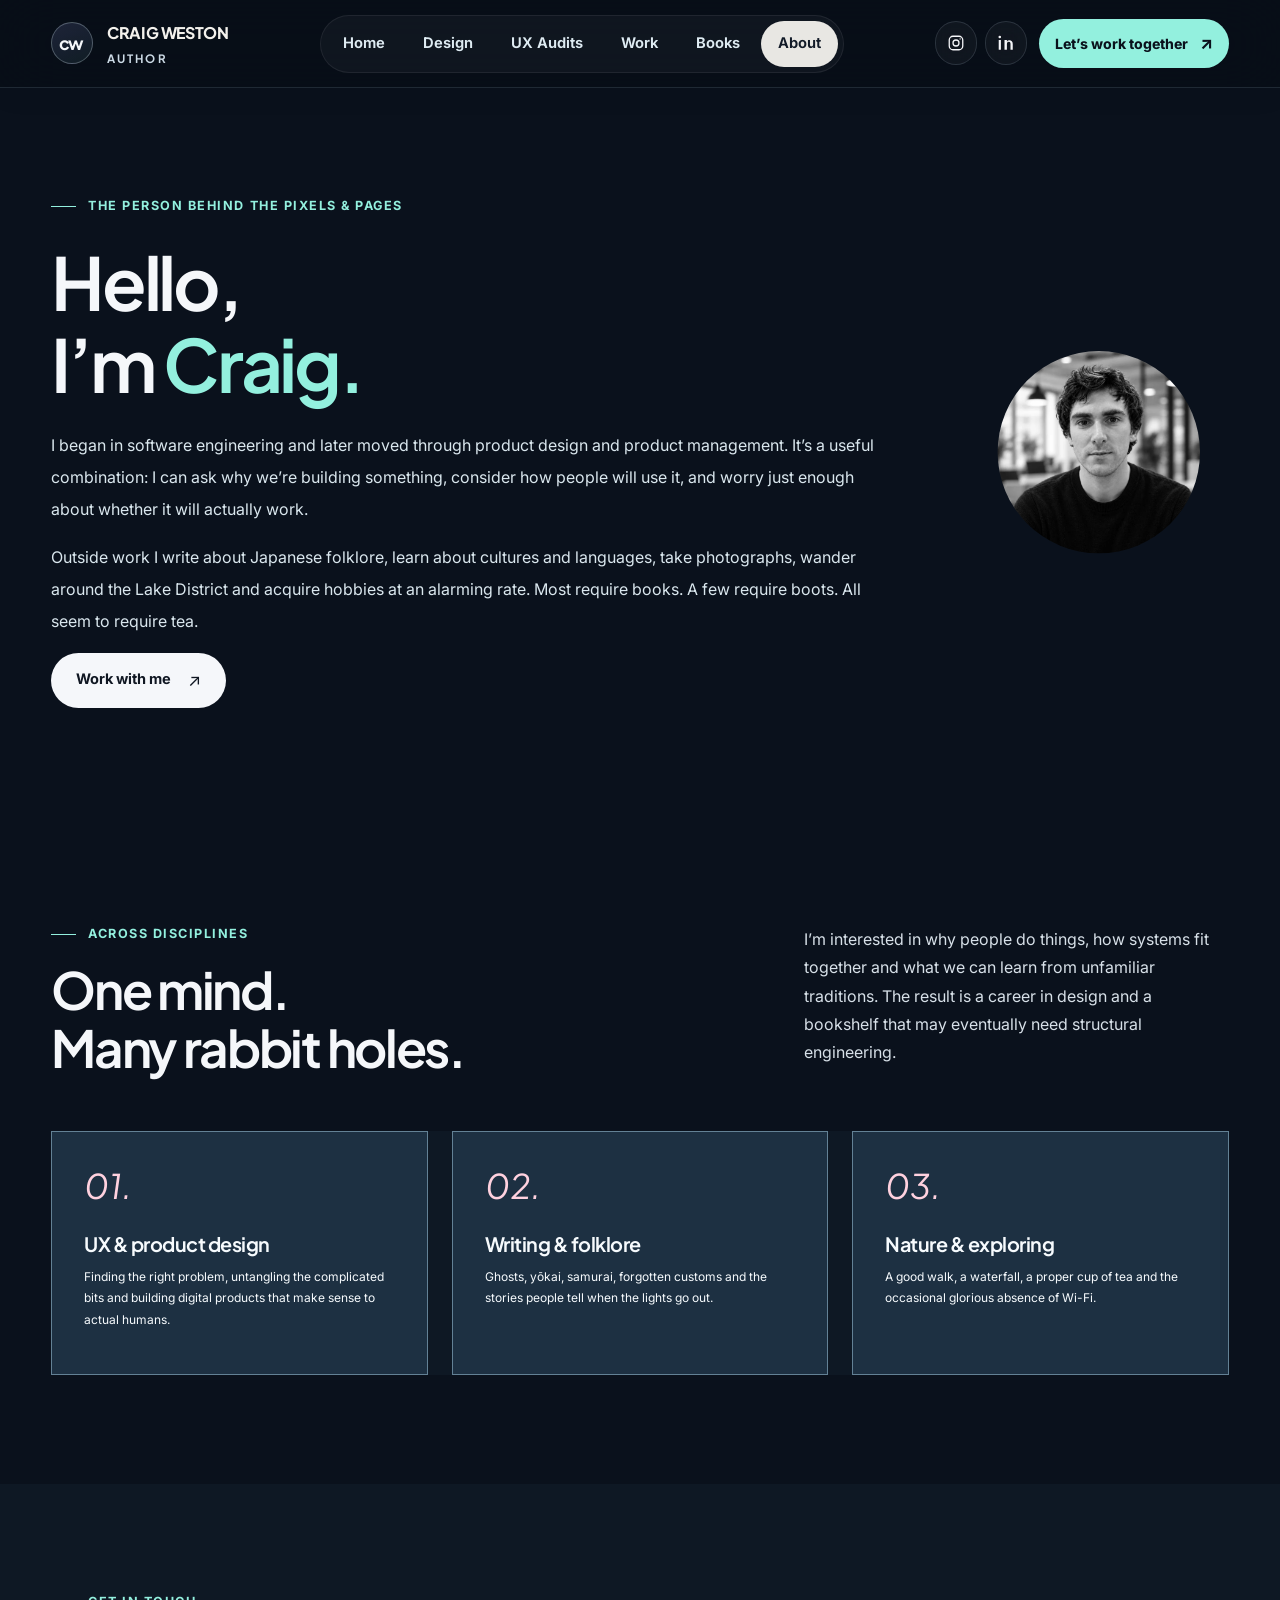
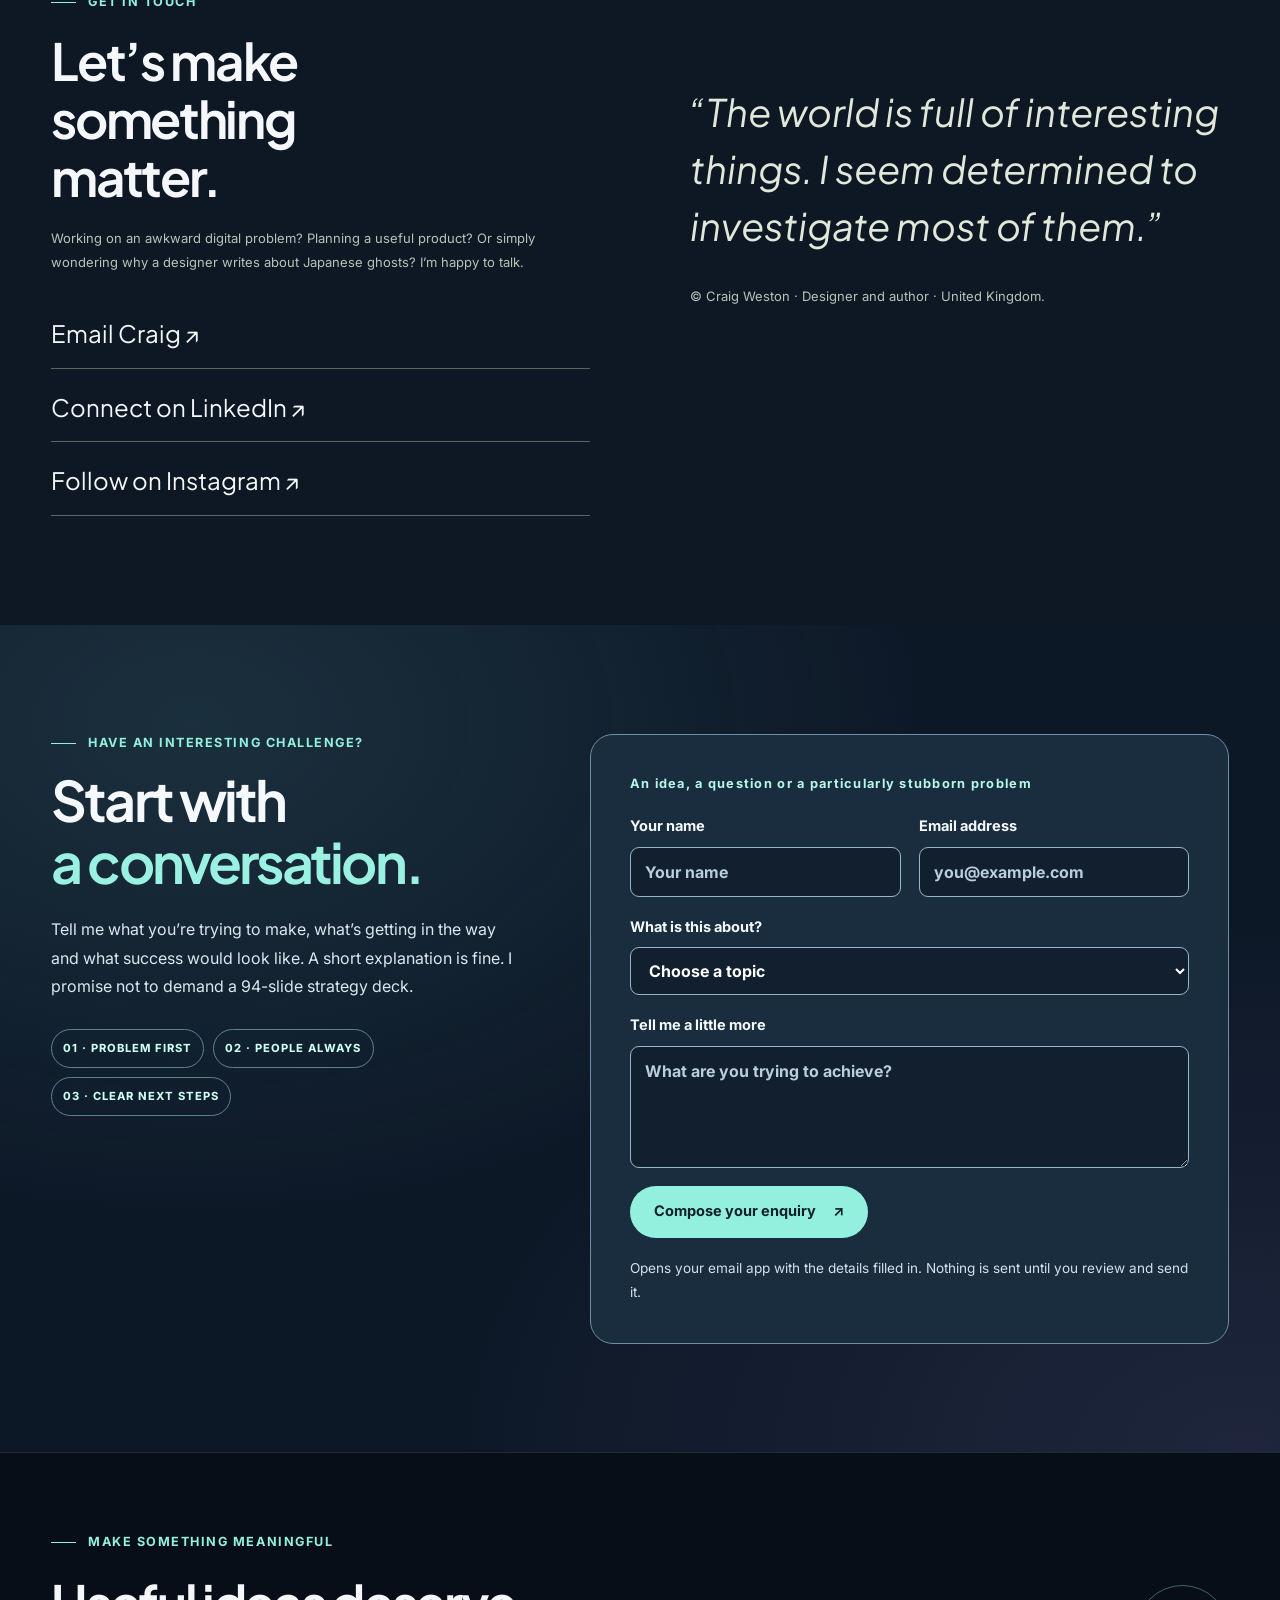
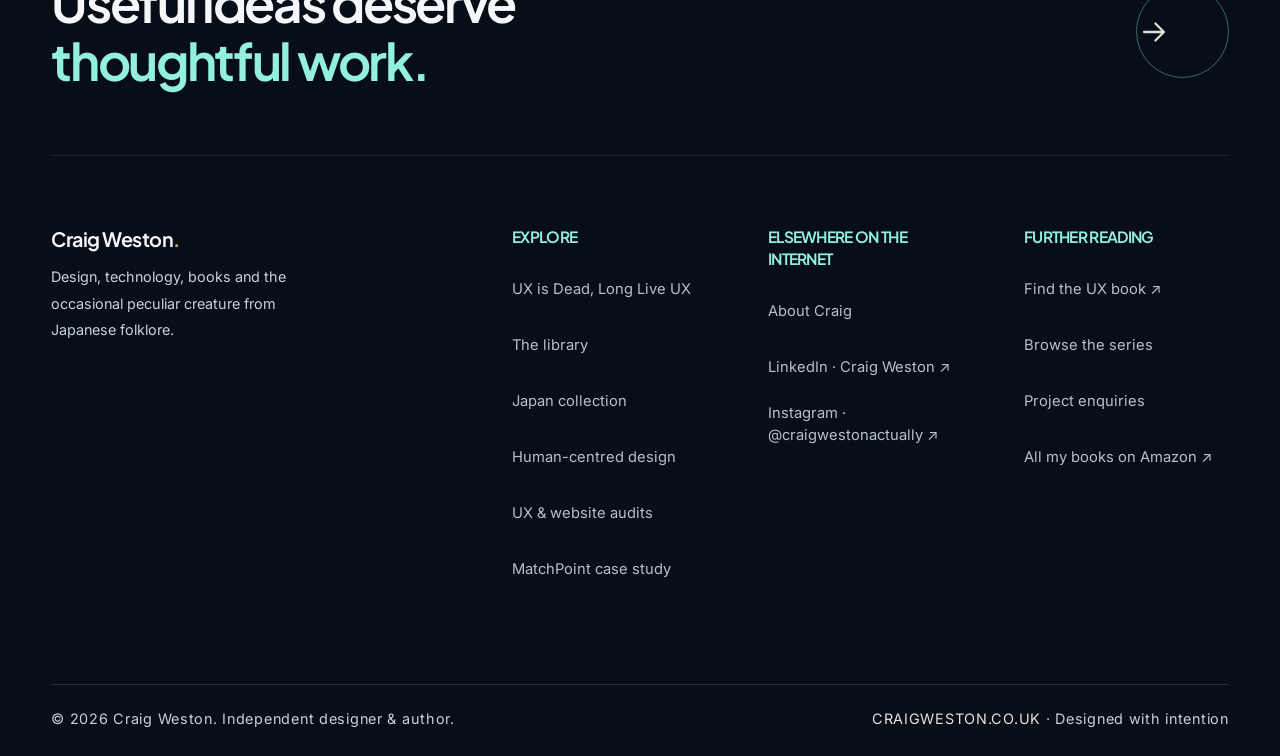
==== commit 7cd89826: "Launch research-backed paid UX and website audit service with packages and ROI modeller" ====
--- a/public/about.html
+++ b/public/about.html
@@ -1,14 +1,14 @@
 <!DOCTYPE html>
-<html lang="en-GB"><head><meta charset="utf-8"/><meta content="width=device-width,initial-scale=1" name="viewport"/><meta content="#1c2827" name="theme-color"/><title>About Craig Weston | UX, Product Design, Writing &amp; Books</title><meta content="Meet Craig Weston, a UK-based UX and product designer and author, and discover his experience in design, digital technology, Japanese history, folklore, books and nature." name="description"/><meta content="index,follow,max-image-preview:large" name="robots"/><link href="https://craigweston.co.uk/about.html" rel="canonical"/><link href="assets/favicon.svg" rel="icon" type="image/svg+xml"/><link rel="stylesheet" href="site.min.css"/><meta content="website" property="og:type"/><meta content="Craig Weston" property="og:site_name"/><meta content="About Craig Weston | UX, Product Design, Writing &amp; Books" property="og:title"/><meta content="Meet Craig Weston, a UK-based UX and product designer and author, and discover his experience in design, digital technology, Japanese history, folklore, books and nature." property="og:description"/><meta content="https://craigweston.co.uk/about.html" property="og:url"/><meta content="https://craigweston.co.uk/assets/japan-anthology.webp" property="og:image"/><meta content="summary_large_image" name="twitter:card"/><link href="https://fonts.googleapis.com" rel="preconnect"/><link crossorigin="anonymous" href="https://fonts.gstatic.com" rel="preconnect"/><link href="https://fonts.googleapis.com/css2?family=Inter:wght@400;500;600;700&amp;family=Plus+Jakarta+Sans:wght@400;500;600;700;800&amp;family=Noto+Sans+JP:wght@400;500;700&amp;display=swap" rel="stylesheet"/><meta name="author" content="Craig Weston"/><meta property="og:site_name" content="Craig Weston"/><meta property="og:locale" content="en_GB"/><meta property="og:image:alt" content="About — Craig Weston"/><meta property="og:image:width" content="1280"/><meta property="og:image:height" content="1600"/><meta name="twitter:title" content="About Craig Weston | UX, Product Design, Writing &amp; Books"/><meta name="twitter:description" content="Meet Craig Weston, a UK-based UX and product designer and author, and discover his experience in design, digital technology, Japanese history, folklore, books and nature."/><meta name="twitter:image" content="https://craigweston.co.uk/assets/japan-anthology.webp"/><script type="application/ld+json">{"@context":"https://schema.org","@type":"BreadcrumbList","itemListElement":[{"@type":"ListItem","position":1,"name":"Home","item":"https://craigweston.co.uk/"},{"@type":"ListItem","position":2,"name":"About","item":"https://craigweston.co.uk/about.html"}]}</script><script type="application/ld+json">{"@context":"https://schema.org","@type":"AboutPage","name":"About Craig Weston | UX, Product Design, Writing & Books","description":"Meet Craig Weston, a UK-based UX and product designer and author, and discover his experience in design, digital technology, Japanese history, folklore, books and nature.","url":"https://craigweston.co.uk/about.html","inLanguage":"en-GB"}</script></head><body><div class="scroll-meter" aria-hidden="true"><span id="scroll-meter-fill"></span></div><a class="skip-link" href="#main-content">Skip to main content</a><header class="site-header"><div class="header-inner"><a aria-label="Craig Weston homepage" class="brand" href="index.html"><span class="brand-mark">cw</span><span class="brand-text">CRAIG WESTON<small>AUTHOR</small></span></a><nav aria-label="Primary navigation" class="nav-links" id="nav-links"><a data-nav="index.html" href="index.html">Home</a><a data-nav="design.html" href="design.html">Design</a><a data-nav="matchpoint.html" href="matchpoint.html">Work</a><a data-nav="books.html" href="books.html">Books</a><a aria-current="page" class="active" data-nav="about.html" href="about.html">About</a></nav><div class="nav-actions"><div aria-label="Social links" class="social-mini"><a aria-label="Instagram @craigwestonactually" class="social-mini-link" href="https://www.instagram.com/craigwestonactually/" rel="noopener noreferrer" target="_blank"><svg aria-hidden="true" fill="none" stroke="currentColor" stroke-linecap="round" stroke-linejoin="round" stroke-width="1.7" viewbox="0 0 24 24"><rect height="18" rx="5" width="18" x="3" y="3"></rect><circle cx="12" cy="12" r="4"></circle><path d="M17.5 6.5h.01"></path></svg></a><a aria-label="Craig Weston on LinkedIn" class="social-mini-link" href="https://www.linkedin.com/in/craig-weston/" rel="noopener noreferrer" target="_blank"><svg aria-hidden="true" fill="currentColor" viewbox="0 0 24 24"><path d="M5.2 8H2.3v13h2.9zm.2-4A1.7 1.7 0 1 0 2 4a1.7 1.7 0 0 0 3.4 0ZM21 13.4c0-3.5-1.9-5.1-4.4-5.1a3.8 3.8 0 0 0-3.4 1.9V8H10v13h3.2v-7.2c0-1.9.4-3.6 2.6-3.6s2.2 2 2.2 3.7V21H21z"></path></svg></a></div><a class="top-contact" href="about.html#contact">Let’s work together <span>↗</span></a><button aria-controls="nav-links" aria-expanded="false" aria-label="Open navigation menu" class="menu-toggle" id="menu-toggle" type="button">☰</button></div></div></header><main id="main-content" tabindex="-1"><section class="section-pad" style="background:var(--surface-1)"><div class="container about-hero-grid"><div><div class="eyebrow accent">The person behind the pixels &amp; pages</div><h1>Hello,<br/>I’m <em>Craig.</em></h1><p>I began in software engineering and later moved through product design and product management. It’s a useful combination: I can ask why we’re building something, consider how people will use it, and worry just enough about whether it will actually work.</p><p>Outside work I write about Japanese folklore, learn about cultures and languages, take photographs, wander around the Lake District and acquire hobbies at an alarming rate. Most require books. A few require boots. All seem to require tea.</p><a class="btn btn-dark" href="#contact">Work with me <span class="arrow">↗</span></a></div><div class="portrait-frame portrait-frame--compact"><img alt="Portrait of Craig Weston" src="assets/portrait-cutout.webp" width="720" height="720" decoding="async" loading="eager" fetchpriority="high"/></div></div></section><section class="section-pad"><div class="container"><div class="section-heading"><div><div class="eyebrow accent">Across disciplines</div><h2>One mind.<br/>Many rabbit holes.</h2></div><p>I’m interested in why people do things, how systems fit together and what we can learn from unfamiliar traditions. The result is a career in design and a bookshelf that may eventually need structural engineering.</p></div><div class="about-interests"><div class="interest"><div class="symbol">01.</div><h3>UX &amp; product design</h3><p>Finding the right problem, untangling the complicated bits and building digital products that make sense to actual humans.</p></div><div class="interest"><div class="symbol">02.</div><h3>Writing &amp; folklore</h3><p>Ghosts, yōkai, samurai, forgotten customs and the stories people tell when the lights go out.</p></div><div class="interest"><div class="symbol">03.</div><h3>Nature &amp; exploring</h3><p>A good walk, a waterfall, a proper cup of tea and the occasional glorious absence of Wi-Fi.</p></div></div></div></section><section class="section-pad contact-section" id="contact"><div class="container contact-grid"><div><div class="eyebrow">Get in touch</div><h2>Let’s make<br/>something<br/><em>matter.</em></h2><p>Working on an awkward digital problem? Planning a useful product? Or simply wondering why a designer writes about Japanese ghosts? I’m happy to talk.</p><div class="contact-links"><a href="mailto:craig.weston1@gmail.com?subject=Hello%20Craig">Email Craig ↗</a><a href="https://www.linkedin.com/in/craig-weston/" rel="noopener noreferrer" target="_blank">Connect on LinkedIn ↗</a><a href="https://www.instagram.com/craigwestonactually/" rel="noopener noreferrer" target="_blank">Follow on Instagram ↗</a></div></div><div><div class="note">“The world is full of interesting things. I seem determined to investigate most of them.”</div><p style="margin-top:30px">© Craig Weston · Designer and author · United Kingdom.</p></div></div></section>
+<html lang="en-GB"><head><meta charset="utf-8"/><meta content="width=device-width,initial-scale=1" name="viewport"/><meta content="#1c2827" name="theme-color"/><title>About Craig Weston | UX, Product Design, Writing &amp; Books</title><meta content="Meet Craig Weston, a UK-based UX and product designer and author, and discover his experience in design, digital technology, Japanese history, folklore, books and nature." name="description"/><meta content="index,follow,max-image-preview:large" name="robots"/><link href="https://craigweston.co.uk/about.html" rel="canonical"/><link href="assets/favicon.svg" rel="icon" type="image/svg+xml"/><link rel="stylesheet" href="site.min.css"/><meta content="website" property="og:type"/><meta content="Craig Weston" property="og:site_name"/><meta content="About Craig Weston | UX, Product Design, Writing &amp; Books" property="og:title"/><meta content="Meet Craig Weston, a UK-based UX and product designer and author, and discover his experience in design, digital technology, Japanese history, folklore, books and nature." property="og:description"/><meta content="https://craigweston.co.uk/about.html" property="og:url"/><meta content="https://craigweston.co.uk/assets/japan-anthology.webp" property="og:image"/><meta content="summary_large_image" name="twitter:card"/><link href="https://fonts.googleapis.com" rel="preconnect"/><link crossorigin="anonymous" href="https://fonts.gstatic.com" rel="preconnect"/><link href="https://fonts.googleapis.com/css2?family=Inter:wght@400;500;600;700&amp;family=Plus+Jakarta+Sans:wght@400;500;600;700;800&amp;family=Noto+Sans+JP:wght@400;500;700&amp;display=swap" rel="stylesheet"/><meta name="author" content="Craig Weston"/><meta property="og:site_name" content="Craig Weston"/><meta property="og:locale" content="en_GB"/><meta property="og:image:alt" content="About — Craig Weston"/><meta property="og:image:width" content="1280"/><meta property="og:image:height" content="1600"/><meta name="twitter:title" content="About Craig Weston | UX, Product Design, Writing &amp; Books"/><meta name="twitter:description" content="Meet Craig Weston, a UK-based UX and product designer and author, and discover his experience in design, digital technology, Japanese history, folklore, books and nature."/><meta name="twitter:image" content="https://craigweston.co.uk/assets/japan-anthology.webp"/><script type="application/ld+json">{"@context":"https://schema.org","@type":"BreadcrumbList","itemListElement":[{"@type":"ListItem","position":1,"name":"Home","item":"https://craigweston.co.uk/"},{"@type":"ListItem","position":2,"name":"About","item":"https://craigweston.co.uk/about.html"}]}</script><script type="application/ld+json">{"@context":"https://schema.org","@type":"AboutPage","name":"About Craig Weston | UX, Product Design, Writing & Books","description":"Meet Craig Weston, a UK-based UX and product designer and author, and discover his experience in design, digital technology, Japanese history, folklore, books and nature.","url":"https://craigweston.co.uk/about.html","inLanguage":"en-GB"}</script></head><body><div class="scroll-meter" aria-hidden="true"><span id="scroll-meter-fill"></span></div><a class="skip-link" href="#main-content">Skip to main content</a><header class="site-header"><div class="header-inner"><a aria-label="Craig Weston homepage" class="brand" href="index.html"><span class="brand-mark">cw</span><span class="brand-text">CRAIG WESTON<small>AUTHOR</small></span></a><nav aria-label="Primary navigation" class="nav-links" id="nav-links"><a data-nav="index.html" href="index.html">Home</a><a data-nav="design.html" href="design.html">Design</a><a data-nav="ux-audits.html" href="ux-audits.html">UX Audits</a><a data-nav="matchpoint.html" href="matchpoint.html">Work</a><a data-nav="books.html" href="books.html">Books</a><a aria-current="page" class="active" data-nav="about.html" href="about.html">About</a></nav><div class="nav-actions"><div aria-label="Social links" class="social-mini"><a aria-label="Instagram @craigwestonactually" class="social-mini-link" href="https://www.instagram.com/craigwestonactually/" rel="noopener noreferrer" target="_blank"><svg aria-hidden="true" fill="none" stroke="currentColor" stroke-linecap="round" stroke-linejoin="round" stroke-width="1.7" viewbox="0 0 24 24"><rect height="18" rx="5" width="18" x="3" y="3"></rect><circle cx="12" cy="12" r="4"></circle><path d="M17.5 6.5h.01"></path></svg></a><a aria-label="Craig Weston on LinkedIn" class="social-mini-link" href="https://www.linkedin.com/in/craig-weston/" rel="noopener noreferrer" target="_blank"><svg aria-hidden="true" fill="currentColor" viewbox="0 0 24 24"><path d="M5.2 8H2.3v13h2.9zm.2-4A1.7 1.7 0 1 0 2 4a1.7 1.7 0 0 0 3.4 0ZM21 13.4c0-3.5-1.9-5.1-4.4-5.1a3.8 3.8 0 0 0-3.4 1.9V8H10v13h3.2v-7.2c0-1.9.4-3.6 2.6-3.6s2.2 2 2.2 3.7V21H21z"></path></svg></a></div><a class="top-contact" href="about.html#contact">Let’s work together <span>↗</span></a><button aria-controls="nav-links" aria-expanded="false" aria-label="Open navigation menu" class="menu-toggle" id="menu-toggle" type="button">☰</button></div></div></header><main id="main-content" tabindex="-1"><section class="section-pad" style="background:var(--surface-1)"><div class="container about-hero-grid"><div><div class="eyebrow accent">The person behind the pixels &amp; pages</div><h1>Hello,<br/>I’m <em>Craig.</em></h1><p>I began in software engineering and later moved through product design and product management. It’s a useful combination: I can ask why we’re building something, consider how people will use it, and worry just enough about whether it will actually work.</p><p>Outside work I write about Japanese folklore, learn about cultures and languages, take photographs, wander around the Lake District and acquire hobbies at an alarming rate. Most require books. A few require boots. All seem to require tea.</p><a class="btn btn-dark" href="#contact">Work with me <span class="arrow">↗</span></a></div><div class="portrait-frame portrait-frame--compact"><img alt="Portrait of Craig Weston" src="assets/portrait-cutout.webp" width="720" height="720" decoding="async" loading="eager" fetchpriority="high"/></div></div></section><section class="section-pad"><div class="container"><div class="section-heading"><div><div class="eyebrow accent">Across disciplines</div><h2>One mind.<br/>Many rabbit holes.</h2></div><p>I’m interested in why people do things, how systems fit together and what we can learn from unfamiliar traditions. The result is a career in design and a bookshelf that may eventually need structural engineering.</p></div><div class="about-interests"><div class="interest"><div class="symbol">01.</div><h3>UX &amp; product design</h3><p>Finding the right problem, untangling the complicated bits and building digital products that make sense to actual humans.</p></div><div class="interest"><div class="symbol">02.</div><h3>Writing &amp; folklore</h3><p>Ghosts, yōkai, samurai, forgotten customs and the stories people tell when the lights go out.</p></div><div class="interest"><div class="symbol">03.</div><h3>Nature &amp; exploring</h3><p>A good walk, a waterfall, a proper cup of tea and the occasional glorious absence of Wi-Fi.</p></div></div></div></section><section class="section-pad contact-section" id="contact"><div class="container contact-grid"><div><div class="eyebrow">Get in touch</div><h2>Let’s make<br/>something<br/><em>matter.</em></h2><p>Working on an awkward digital problem? Planning a useful product? Or simply wondering why a designer writes about Japanese ghosts? I’m happy to talk.</p><div class="contact-links"><a href="mailto:craig.weston1@gmail.com?subject=Hello%20Craig">Email Craig ↗</a><a href="https://www.linkedin.com/in/craig-weston/" rel="noopener noreferrer" target="_blank">Connect on LinkedIn ↗</a><a href="https://www.instagram.com/craigwestonactually/" rel="noopener noreferrer" target="_blank">Follow on Instagram ↗</a></div></div><div><div class="note">“The world is full of interesting things. I seem determined to investigate most of them.”</div><p style="margin-top:30px">© Craig Weston · Designer and author · United Kingdom.</p></div></div></section>
 <section class="finish-contact section-pad" id="project-enquiry" aria-labelledby="enquiry-title">
  <div class="container finish-contact-grid">
  <div><div class="eyebrow accent">HAVE AN INTERESTING CHALLENGE?</div><h2 id="enquiry-title">Start with<br><em>a conversation.</em></h2><p>Tell me what you’re trying to make, what’s getting in the way and what success would look like. A short explanation is fine. I promise not to demand a 94-slide strategy deck.</p><div class="finish-contact-mini"><span>01 · PROBLEM FIRST</span><span>02 · PEOPLE ALWAYS</span><span>03 · CLEAR NEXT STEPS</span></div></div>
  <form class="finish-enquiry-form" id="enquiry-form"><p class="finish-form-tag">An idea, a question or a particularly stubborn problem</p>
   <div class="finish-input-pair"><label>Your name<input name="name" type="text" autocomplete="name" placeholder="Your name" required maxlength="90"></label><label>Email address<input name="email" type="email" autocomplete="email" placeholder="you@example.com" required maxlength="140"></label></div>
-  <label>What is this about?<select name="topic" required><option value="">Choose a topic</option><option>UX research or design</option><option>Product strategy</option><option>Digital architecture</option><option>Book or publishing enquiry</option><option>Something else entirely</option></select></label>
+  <label>What is this about?<select name="topic" required><option value="">Choose a topic</option><option>UX and website audit</option><option>UX research or design</option><option>Product strategy</option><option>Digital architecture</option><option>Book or publishing enquiry</option><option>Something else entirely</option></select></label>
   <label>Tell me a little more<textarea name="message" rows="4" placeholder="What are you trying to achieve?" required minlength="12" maxlength="1600"></textarea></label>
   <button type="submit" class="btn btn-cream">Compose your enquiry <span aria-hidden="true">↗</span></button>
   <p class="finish-form-hint">Opens your email app with the details filled in. Nothing is sent until you review and send it.</p>
  </form>
  </div>
-</section></main><footer class="footer"><div class="container"><div class="footer-pre"><div><span class="eyebrow">MAKE SOMETHING MEANINGFUL</span><h2>Useful ideas deserve<br/><em>thoughtful work.</em></h2></div><a aria-label="Contact Craig Weston" class="circle-arrow" href="about.html#contact"><svg aria-hidden="true" fill="none" stroke="currentColor" stroke-linecap="round" stroke-linejoin="round" stroke-width="1.6" viewbox="0 0 24 24"><path d="M5 12h14M13 6l6 6-6 6"></path></svg></a></div><div class="footer-top"><div><h3>Craig Weston<span style="color:#d6a675">.</span></h3><p class="footer-blurb">Design, technology, books and the occasional peculiar creature from Japanese folklore.</p></div><div><h4>Explore</h4><a href="ux-book.html">UX is Dead, Long Live UX</a><a href="books.html">The library</a><a href="japan-books.html">Japan collection</a><a href="design.html">Human-centred design</a><a href="matchpoint.html">MatchPoint case study</a></div><div><h4>Elsewhere on the internet</h4><a href="about.html">About Craig</a><a href="https://www.linkedin.com/in/craig-weston/" rel="noopener noreferrer" target="_blank">LinkedIn · Craig Weston ↗</a><a href="https://www.instagram.com/craigwestonactually/" rel="noopener noreferrer" target="_blank">Instagram · @craigwestonactually ↗</a></div><div><h4>Further reading</h4><a href="https://www.amazon.co.uk/dp/B0HN889S5K" rel="noopener sponsored" target="_blank">Find the UX book ↗</a><a href="japan-books.html">Browse the series</a><a href="about.html#contact">Project enquiries</a><a href="https://www.amazon.co.uk/stores/Craig-Weston/author/B0HLZSSBYQ/allbooks" rel="noopener noreferrer" target="_blank">All my books on Amazon ↗</a></div></div><div class="footer-bottom"><div>© 2026 Craig Weston. Independent designer &amp; author.</div><div><span>CRAIGWESTON.CO.UK</span> · Designed with intention</div></div></div></footer><div aria-describedby="purchase-description" aria-hidden="true" aria-labelledby="purchase-title" aria-modal="true" class="modal-backdrop" id="purchase-modal" role="dialog"><div class="modal"><button aria-label="Close dialog" class="close" data-close-modal="" type="button">×</button><div class="eyebrow">BOOKSHOP / PURCHASE OPTIONS</div><h2 id="purchase-title">Make this one yours.</h2><p id="purchase-description">Choose Amazon for an available listing, or send me a note about a direct order. No imaginary checkout queues here.</p><a class="btn btn-dark" href="https://www.amazon.co.uk/dp/B0HN889S5K" id="modal-amazon" rel="noopener sponsored" target="_blank">Purchase on Amazon <span class="arrow">↗</span></a><a class="btn btn-outline" href="mailto:craig.weston1@gmail.com?subject=Direct%20book%20order%20enquiry" id="modal-direct">Enquire about buying direct <span class="arrow">↗</span></a><span class="quiet">Payments are handled by Amazon; email enquiries are handled by me.</span></div></div><script defer="" src="script.js"></script><script src="finish.js" defer></script></body></html>+</section></main><footer class="footer"><div class="container"><div class="footer-pre"><div><span class="eyebrow">MAKE SOMETHING MEANINGFUL</span><h2>Useful ideas deserve<br/><em>thoughtful work.</em></h2></div><a aria-label="Contact Craig Weston" class="circle-arrow" href="about.html#contact"><svg aria-hidden="true" fill="none" stroke="currentColor" stroke-linecap="round" stroke-linejoin="round" stroke-width="1.6" viewbox="0 0 24 24"><path d="M5 12h14M13 6l6 6-6 6"></path></svg></a></div><div class="footer-top"><div><h3>Craig Weston<span style="color:#d6a675">.</span></h3><p class="footer-blurb">Design, technology, books and the occasional peculiar creature from Japanese folklore.</p></div><div><h4>Explore</h4><a href="ux-book.html">UX is Dead, Long Live UX</a><a href="books.html">The library</a><a href="japan-books.html">Japan collection</a><a href="design.html">Human-centred design</a><a href="ux-audits.html">UX &amp; website audits</a><a href="matchpoint.html">MatchPoint case study</a></div><div><h4>Elsewhere on the internet</h4><a href="about.html">About Craig</a><a href="https://www.linkedin.com/in/craig-weston/" rel="noopener noreferrer" target="_blank">LinkedIn · Craig Weston ↗</a><a href="https://www.instagram.com/craigwestonactually/" rel="noopener noreferrer" target="_blank">Instagram · @craigwestonactually ↗</a></div><div><h4>Further reading</h4><a href="https://www.amazon.co.uk/dp/B0HN889S5K" rel="noopener sponsored" target="_blank">Find the UX book ↗</a><a href="japan-books.html">Browse the series</a><a href="about.html#contact">Project enquiries</a><a href="https://www.amazon.co.uk/stores/Craig-Weston/author/B0HLZSSBYQ/allbooks" rel="noopener noreferrer" target="_blank">All my books on Amazon ↗</a></div></div><div class="footer-bottom"><div>© 2026 Craig Weston. Independent designer &amp; author.</div><div><span>CRAIGWESTON.CO.UK</span> · Designed with intention</div></div></div></footer><div aria-describedby="purchase-description" aria-hidden="true" aria-labelledby="purchase-title" aria-modal="true" class="modal-backdrop" id="purchase-modal" role="dialog"><div class="modal"><button aria-label="Close dialog" class="close" data-close-modal="" type="button">×</button><div class="eyebrow">BOOKSHOP / PURCHASE OPTIONS</div><h2 id="purchase-title">Make this one yours.</h2><p id="purchase-description">Choose Amazon for an available listing, or send me a note about a direct order. No imaginary checkout queues here.</p><a class="btn btn-dark" href="https://www.amazon.co.uk/dp/B0HN889S5K" id="modal-amazon" rel="noopener sponsored" target="_blank">Purchase on Amazon <span class="arrow">↗</span></a><a class="btn btn-outline" href="mailto:craig.weston1@gmail.com?subject=Direct%20book%20order%20enquiry" id="modal-direct">Enquire about buying direct <span class="arrow">↗</span></a><span class="quiet">Payments are handled by Amazon; email enquiries are handled by me.</span></div></div><script defer="" src="script.js"></script><script src="finish.js" defer></script></body></html>
--- a/public/site.min.css
+++ b/public/site.min.css
@@ -12,3 +12,6 @@
 .library-header p,.library-outro p,.books-page-hero p,.product-hero p,.studio-hero-aside p,.mp-page-hero p,.section-heading p,
 .mp-hmw p,.mp-decision-grid p,.mp-flow-field p,.mp-artifact-caption p,.process-step p,.method p,.catalog-card p,
 .approach-card p,.word-panel p,.philosophy-content p,.manifesto-copy p,.reading-card p,.books-selector p{font-size:clamp(1rem,1.13vw,1.085rem)!important;line-height:1.77!important;color:var(--bone-soft)!important}.section-heading{align-items:start;gap:clamp(24px,5vw,72px)}.section-heading p{max-width:425px}.section-pad{padding-block:clamp(82px,8.5vw,132px)!important}.smallcaps,.eyebrow,.overline-index,.library-type,.mp-step-index,.mp-flow-id,.mp-column-meta,.library-number,.catalog-label,.library-vertical-kanji{font-family:var(--font-body)!important;letter-spacing:.12em!important;font-weight:700!important}.eyebrow,.smallcaps{font-size:.79rem!important;line-height:1.5!important;color:var(--seafoam)!important}.brand-text{font-family:var(--font-display);font-size:1rem!important;font-weight:750;letter-spacing:-.025em}.brand-text small{font-size:.66rem!important;letter-spacing:.06em!important;color:#ccdae5!important;line-height:1.5}.site-header{height:88px!important;isolation:isolate}.brand-mark{font-family:var(--font-display)!important;font-weight:700;font-size:1.1rem}.nav-links{gap:4px!important;padding:5px!important}.nav-links a{font-family:var(--font-body);font-size:.92rem!important;line-height:1.35!important;font-weight:650!important;letter-spacing:0!important;padding:13px 17px!important;min-height:46px;display:inline-flex;align-items:center;justify-content:center}.nav-links a:not(.active){color:#deebf2!important}.nav-links a.active,.nav-links a:hover{color:#111a27!important}.top-contact{font-size:.88rem!important;min-height:48px!important;font-weight:750}.social-mini-link{min-width:43px;min-height:44px;justify-content:center}.social-mini-link b{font-size:.7rem!important}.btn,.button,.book-buy-link,.catalog-footer a,.shelf-links a,.library-amazon-link{font-family:var(--font-body);font-size:.91rem!important;font-weight:700!important;letter-spacing:0!important;line-height:1.35!important}.btn{min-height:52px!important;padding:15px 24px!important;gap:17px!important}.text-link{font-size:.93rem!important;letter-spacing:0!important;min-height:44px;align-items:center;font-weight:700}:where(a,button,input,select,textarea,[tabindex]):focus-visible{outline:3px solid #fce3a2!important;outline-offset:4px!important;box-shadow:0 0 0 7px rgba(8,19,31,.85)!important}:where(a,button){touch-action:manipulation}a{text-underline-offset:.16em}a:hover{text-decoration-thickness:2px}.skip-link{position:fixed;left:20px;top:-110px;z-index:10000;color:#101b29;background:#fff8d0;padding:15px 22px;font-size:1rem;font-weight:800;border-radius:0 0 12px 12px;text-decoration:none;box-shadow:0 8px 28px #0008;transition:top .15s ease}.skip-link:focus{top:0;outline:3px solid #93f0de}main:focus{outline:none}:target{scroll-margin-top:116px}.hero{min-height:720px}.hero-shell{min-height:720px;grid-template-columns:53% 47%}.hero-copy{padding-top:clamp(78px,7vw,110px);padding-bottom:72px;padding-left:max(var(--gutter),calc((100vw - var(--layout-max))/2))}.hero-intro{max-width:520px!important;margin-bottom:8px!important}.hero-visual,.hero-shell{min-height:720px}.hero-visual:before{background:linear-gradient(90deg,#0b111b 0%,rgba(11,17,27,.05) 21%,transparent 48%),linear-gradient(0deg,#0b111b55,transparent 50%)}.hero-number,.hero-foot,.hero-socials a{font-size:.78rem!important;color:#d7e3e9!important}.hero-socials a{min-height:42px!important;align-items:center}.seal{font:600 .78rem/1.5 var(--font-display)!important;letter-spacing:0}.signature-grid{grid-template-columns:174px minmax(0,1fr) auto;gap:clamp(28px,5vw,68px)}.signature-portrait,.signature-portrait img{width:164px;height:164px;animation:none!important}.signature-copy h2{font-size:clamp(2rem,3.5vw,3.5rem)!important}.signature-copy p{max-width:720px}.signature-actions .text-link{font-size:.92rem!important}.signature-kanji{font:105px/1 var(--font-jp)}.book-feature-grid,.japan-feature-grid,.match-grid,.about-hero-grid,.mp-hero-grid{gap:clamp(38px,6vw,90px)!important}.book-feature-art{border-radius:22px}.feature-extract{border-left:3px solid var(--seafoam);padding:12px 0 12px 20px;margin:30px 0 24px;background:linear-gradient(90deg,rgba(147,240,222,.065),transparent 80%)}.feature-extract span{display:block;font-size:.8rem;letter-spacing:.1em;color:var(--seafoam);font-weight:750}.feature-extract blockquote{font:600 clamp(1.1rem,1.65vw,1.45rem)/1.5 var(--font-display);max-width:560px;color:#f0f7fa;margin:10px 0 0;letter-spacing:-.025em}.inline-meta{flex-wrap:wrap;gap:12px!important}.inline-meta span{font-size:.8rem!important;letter-spacing:0!important;padding:8px 12px!important}.library-section{position:relative;background:linear-gradient(180deg,#111b2a 0%,#121d2d 52%,#0d1826 100%);border-top:1px solid rgba(220,237,250,.09);border-bottom:1px solid rgba(220,237,250,.11)}.library-section:before{content:'';position:absolute;inset:0;pointer-events:none;background:radial-gradient(ellipse 42% 16% at 100% 3%,rgba(114,147,200,.13),transparent),radial-gradient(ellipse 28% 22% at 0% 100%,rgba(129,81,155,.10),transparent)}.library-section>.container{position:relative}.library-header{display:grid;grid-template-columns:minmax(0,1.7fr) minmax(210px,.6fr);gap:48px;align-items:end;margin-bottom:clamp(34px,5vw,64px)}.library-header h2{margin:18px 0 20px!important;max-width:15ch}.library-header h2 em{color:var(--seafoam)}.library-header p{max-width:730px;margin:0}.library-header-right{display:flex;flex-direction:column;align-items:flex-end;gap:22px;padding-bottom:6px}.library-vertical-kanji{font-size:1.35rem;letter-spacing:.28em!important;color:var(--copper);writing-mode:vertical-rl;min-height:80px}.library-grid{display:grid;grid-template-columns:repeat(5,minmax(0,1fr));gap:clamp(16px,2vw,24px);align-items:stretch}.library-card{position:relative;display:flex;flex-direction:column;min-height:100%;border:1px solid rgba(208,228,244,.14);border-radius:18px;overflow:hidden;background:linear-gradient(165deg,#1a2a3f,#142234);transition:transform .3s var(--curve),border-color .25s ease,box-shadow .3s ease}.library-card:focus-within,.library-card:hover{border-color:rgba(147,240,222,.52);transform:translateY(-4px);box-shadow:0 24px 45px rgba(0,0,0,.27)}.library-card-cover{display:grid;place-items:center;position:relative;min-height:295px;overflow:hidden;background:radial-gradient(ellipse at 50% 50%,rgba(169,171,227,.17),transparent 74%),#142034;padding:28px 19px 21px}.library-card-cover a{display:grid;place-items:center;width:100%;min-height:250px;border-radius:4px}.library-card-cover img{width:auto;height:245px;max-width:100%;object-fit:contain;border-radius:2px;box-shadow:10px 15px 26px rgba(0,0,0,.34);transition:transform .42s var(--curve),box-shadow .42s ease}.library-card:hover img{transform:translateY(-6px) rotate(-1deg) scale(1.035);box-shadow:13px 25px 36px rgba(0,0,0,.32)}.library-number{position:absolute;left:14px;top:13px;color:#e8eef7;background:rgba(6,15,26,.62);border:1px solid rgba(220,241,255,.14);border-radius:99px;padding:4px 11px;font-size:.76rem;z-index:1}.library-number span{color:#b9cbd9}.library-card-info{padding:21px 18px 24px;display:flex;flex:1;flex-direction:column;gap:10px}.library-type{color:var(--seafoam);font-size:.76rem;letter-spacing:.08em!important;text-transform:uppercase}.library-card h3{font-size:1.12rem!important;line-height:1.35!important;margin:0;color:#f7f7f7}.library-card-info p{font-size:.92rem!important;line-height:1.55!important;margin:0 0 12px;color:#cbd9e4!important}.library-amazon-link{margin-top:auto;color:#b4f9e7;display:flex;align-items:center;justify-content:space-between;gap:8px;min-height:44px;border-top:1px solid rgba(215,234,251,.18);padding-top:13px;text-decoration:none}.library-amazon-link:hover{text-decoration:underline}.anthology-card{background:linear-gradient(158deg,#22334a,#172437)}.anthology-card .library-type{color:var(--copper)}.library-outro{display:flex;justify-content:space-between;align-items:center;gap:32px;border-top:1px solid rgba(223,237,252,.17);padding-top:32px;margin-top:48px}.library-outro p{max-width:540px;margin:0;font-size:1rem}.library-bottom-actions{display:flex;gap:12px;flex-wrap:wrap;justify-content:flex-end}.amazon-store-banner{padding:32px 36px;margin-top:0;margin-bottom:50px;display:flex;justify-content:space-between;align-items:center;gap:36px;border-radius:20px;background:linear-gradient(120deg,#1c3241,#1a2540);border:1px solid rgba(147,240,222,.26)}.amazon-store-banner h2{font-size:clamp(1.65rem,2.5vw,2.6rem)!important;margin:8px 0}.amazon-store-banner p{font-size:.96rem!important;line-height:1.65;color:#d6e3eb;margin:0;max-width:700px}.amazon-store-banner .btn{flex-shrink:0}.book-buy-link{display:inline-flex;align-items:center;justify-content:center;border:1px solid rgba(147,240,222,.38);border-radius:99px;color:#101a28!important;background:var(--seafoam);padding:10px 13px;min-height:48px;text-decoration:none}.book-buy-link:hover{background:#c0f8ef}.catalog-footer{gap:10px!important;display:flex;flex-wrap:wrap;align-items:center}.catalog-footer a{min-height:44px;display:inline-flex;align-items:center}.catalog-visual a{display:block;outline-offset:4px}.catalog-visual a img{transition:transform .3s var(--curve)}.catalog-card:hover .catalog-visual a img{transform:translateY(-5px)}.bookshop-hub{background:radial-gradient(ellipse at 90% 20%,rgba(159,168,255,.14),transparent 55%),#101d2d}.bookshop-hub-inner{display:grid;grid-template-columns:1fr auto;gap:50px;align-items:center}.bookshop-hub h2{margin:12px 0 18px}.bookshop-hub p{max-width:600px;margin:0}.bookshop-hub-actions{display:flex;flex-direction:column;gap:12px;min-width:290px}.bookshop-hub-actions .btn{justify-content:space-between}.reading-card h3{font-size:clamp(1.16rem,1.8vw,1.5rem)!important;line-height:1.5!important}.demo-interaction label{font-size:.98rem!important}.demo-interaction select{min-height:50px;padding:12px 15px;font-size:1rem}.demo-point-buttons button,.demo-undo-buttons button,.filter,.mp-flow-tabs button,.mp-flow-node,.mp-app-nav button,.mp-league-filter button,.mp-app-nav a{min-height:44px;font-family:var(--font-body);font-size:.9rem!important;line-height:1.45!important}.mp-flow-node{min-height:118px}.mp-flow-field>span,.mp-flow-canvas-label,.mp-flow-hint{font-size:.78rem!important}.mp-step-index,.mp-flow-node small,.mp-app-logo small,.mp-app-sidefoot small,.mp-flow-id{font-size:.76rem!important}.mp-flow-detail h3{font-size:2rem!important}.mp-decision-grid p{font-size:.97rem!important}.mp-sticky{font-size:.89rem!important;line-height:1.65!important}.mp-artifact-caption p{font-size:.92rem!important}.mp-app-nav button{font-size:.94rem!important}.method h3,.process-step h3{font-size:1.3rem!important}.method p,.process-step p{font-size:.99rem!important}.footer-top{gap:clamp(30px,4vw,60px)!important}.footer-top h4{font-size:.97rem!important}.footer a{font-size:.92rem!important;line-height:1.55!important;min-height:38px;display:flex;align-items:center}.footer-bottom,.footer-blurb{font-size:.9rem!important;color:#c3d2de!important}.approach-grid,.process-steps,.word-panels,.mp-decision-grid,.about-interests{gap:clamp(16px,2vw,24px)!important}.approach-card,.process-step,.method,.word-panel,.interest-card,.reading-card,.mp-decision-grid article{border-radius:18px!important}.reveal{transition:opacity .65s var(--curve),transform .65s var(--curve)}@media(max-width:1270px){.nav-links a{padding:12px 13px!important;font-size:.88rem!important}.header-inner{gap:13px}.social-mini{display:none}.library-grid{grid-template-columns:repeat(4,minmax(0,1fr))}}@media(max-width:1040px){.library-grid{grid-template-columns:repeat(3,minmax(0,1fr))}.hero-copy{padding-left:var(--gutter)}.hero h1{font-size:clamp(3.25rem,6.4vw,5.2rem)!important}.signature-grid{grid-template-columns:145px 1fr;gap:30px}.signature-kanji{display:none}.signature-portrait,.signature-portrait img{width:138px;height:138px}}@media(max-width:800px){html{scroll-padding-top:86px}.site-header{height:74px!important}.header-inner{width:calc(100% - 36px)}.nav-links{top:71px;left:0;right:0;gap:4px!important;padding:12px!important}.nav-links a{display:flex;justify-content:flex-start;padding:14px 17px!important;min-height:50px}.menu-toggle{display:flex!important;align-items:center;justify-content:center;min-width:48px;min-height:48px;font-size:1.4rem}.hero-shell{grid-template-columns:1fr;min-height:unset}.hero-copy{padding:74px var(--gutter) 55px}.hero-visual{min-height:350px}.hero h1{font-size:clamp(3.1rem,11vw,5.4rem)!important}.section-pad{padding-block:clamp(72px,9vw,94px)!important}.library-grid{grid-template-columns:repeat(3,minmax(0,1fr))}.library-header{grid-template-columns:1fr;gap:24px}.library-header-right{flex-direction:row;align-items:center;justify-content:space-between}.library-vertical-kanji{writing-mode:horizontal-tb;min-height:0}.library-outro{flex-direction:column;align-items:flex-start}.library-bottom-actions{justify-content:flex-start}.amazon-store-banner{flex-direction:column;align-items:flex-start;padding:28px}.bookshop-hub-inner{grid-template-columns:1fr}.bookshop-hub-actions{min-width:0;align-items:stretch}.signature-grid{grid-template-columns:120px minmax(0,1fr)}.signature-portrait,.signature-portrait img{width:112px;height:112px}}@media(max-width:640px){.library-grid{grid-template-columns:repeat(2,minmax(0,1fr));gap:14px}.library-card-cover{min-height:240px;padding:27px 12px 12px}.library-card-cover a{min-height:204px}.library-card-cover img{height:210px}.library-card-info{padding:16px 13px 19px;gap:8px}.library-card h3{font-size:1.04rem!important}.library-card-info p{font-size:.87rem!important}.library-amazon-link{font-size:.87rem!important}.library-number{font-size:.7rem!important;padding:3px 8px;top:10px;left:10px}.library-header-right .btn{width:auto}.signature-grid{grid-template-columns:1fr}.signature-copy h2{font-size:2rem!important}.brand-text small{font-size:.65rem!important}.hero h1{font-size:clamp(3rem,11.6vw,4.6rem)!important}.hero-intro{font-size:1rem!important}.hero-socials a strong{display:inline}.footer-pre h2{font-size:clamp(2.05rem,8vw,3.1rem)!important}.books-page-hero h1,.studio-page-hero h1,.product-hero h1,.mp-page-hero h1{font-size:clamp(2.65rem,10vw,4.4rem)!important}.feature-extract{padding-left:14px}.btn{width:auto}}@media(max-width:370px){.library-grid{grid-template-columns:1fr}.library-card-cover img{height:255px}.library-card-cover a{min-height:255px}}@media(prefers-reduced-motion:reduce){*,*::before,*::after{animation:none!important;transition-duration:0.01ms!important;scroll-behavior:auto!important}.reveal{opacity:1!important;transform:none!important}.hero-image{animation:none!important;transform:none!important}.library-card:hover,.library-card:hover img{transform:none!important}}@media(prefers-contrast:more){:root{--bone-soft:#fff;--dim:#ecf7ff;--muted:#e0eef8}.library-card,.catalog-card,.reading-card{border-color:#bbcbd9!important}.btn-outline,.btn-white-outline{border-color:#eaf7ff!important}}.japan-sources a{display:inline-flex;align-items:center;min-height:44px;padding:8px 10px;margin:4px 10px 4px 0;border-radius:8px;border:1px solid rgba(194,222,239,.20);font-size:.9rem;color:#dcecf7}.japan-sources a:hover{border-color:var(--seafoam);color:#fff}.breadcrumbs a{display:inline-flex;align-items:center;min-height:44px;padding:8px 4px;font-size:.88rem;color:#d9e8ef}.catalog-visual a{width:min(100%,270px);min-width:min(200px,70%);min-height:300px;display:grid;place-items:center}.footer a{min-height:44px}.brand-text small{font-size:.72rem!important;letter-spacing:.18em!important}.social-mini-link{padding:0!important;width:42px;min-width:42px!important;justify-content:center!important}.social-mini-link b{display:none!important}.social-mini-link svg{width:18px;height:18px}.seal{display:none!important}.hero-image{background-position:62% center!important}.ux-book-cover-image{display:block;width:min(100%,340px);height:auto;aspect-ratio:5/8;object-fit:contain;box-shadow:0 28px 70px rgba(0,0,0,.34),0 3px 13px rgba(0,0,0,.18);border-radius:3px;transition:transform .55s cubic-bezier(.16,1,.3,1),box-shadow .55s}.book-feature-art,.product-backdrop{display:flex;justify-content:center;align-items:center;flex-direction:column;gap:1.25rem}.book-feature-art .cover-sun,.book-feature-art .cover-line{pointer-events:none}.ux-book-cover-image:hover{transform:translateY(-6px) rotate(-.5deg);box-shadow:0 34px 80px rgba(0,0,0,.42)}.signature-copy p+p{margin-top:1rem}@media(max-width:650px){.ux-book-cover-image{width:min(70vw,300px)}}@media(prefers-reduced-motion:reduce){.ux-book-cover-image,.ux-book-cover-image:hover{transition:none;transform:none}}:root{--finish-bg:#101d2c;--finish-panel:#192b3d;--finish-border:#55718b;--finish-ink:#f6f9fc;--finish-muted:#dae6ee;--finish-mint:#99f5df;--finish-copper:#ffd09a}.scroll-meter{height:3px;position:fixed;inset:0 0 auto;z-index:110;pointer-events:none;background:transparent}.scroll-meter>span{display:block;height:100%;width:0;background:linear-gradient(90deg,#96efdf,#c6c5ff,#f0b0c3);transform-origin:left}:where(.mp-workshop-section,.mp-discovery-section,.mp-journey-section,.mp-league-section) :where(p,li){line-height:1.65}:where(.site-header,.footer,.library-section) a:focus-visible{outline:3px solid #fff0ac!important;outline-offset:3px}:where(.finish-method,.finish-insight,.finish-sampler,.finish-contact,.finish-paths) h2{font-family:var(--font-display,system-ui)!important;font-size:clamp(2.4rem,4.35vw,4.5rem)!important;line-height:1.11!important;letter-spacing:-.052em!important;color:#f6f9fc!important;max-width:18ch;margin:16px 0 23px}:where(.finish-method,.finish-insight,.finish-sampler,.finish-contact,.finish-paths) h2 em{color:#9af1e1!important;background:none!important;-webkit-text-fill-color:#9af1e1!important;font-style:normal!important}:where(.finish-method,.finish-insight,.finish-sampler,.finish-contact,.finish-paths) p{font-size:1rem!important;line-height:1.77!important;color:#dce7ef!important}:where(.finish-method,.finish-insight,.finish-sampler,.finish-contact,.finish-paths) a:not(.btn){color:#c0ffef}:where(.finish-method,.finish-insight,.finish-sampler,.finish-contact,.finish-paths) :focus-visible{outline:3px solid #fff0ac!important;outline-offset:4px!important}.finish-method,.finish-contact{background:#0d1827;position:relative;isolation:isolate}.finish-method::before,.finish-contact::before{content:"";position:absolute;z-index:-1;inset:0;pointer-events:none;background:radial-gradient(ellipse at 15% 12%,rgba(111,191,192,.14),transparent 48%),radial-gradient(ellipse at 97% 100%,rgba(146,130,204,.13),transparent 45%)}.finish-method-grid{display:grid;grid-template-columns:minmax(0,.88fr) minmax(0,1.12fr);gap:clamp(32px,5vw,88px);align-items:center}.finish-method-intro p{max-width:55ch}.finish-note{border-left:3px solid #99f5df;padding-left:18px;margin:25px 0!important}.finish-method-intro .text-link{display:inline-flex;margin-top:20px;color:#baffeb!important}.finish-method-explorer{background:#152438;border:1px solid #527187;border-radius:24px;overflow:hidden;box-shadow:0 30px 80px #0005}.finish-method-tabs{display:grid;grid-template-columns:repeat(4,1fr);gap:4px;padding:13px;border-bottom:1px solid #58718a;background:#111f2f}.finish-method-tabs button{display:flex;flex-direction:column;align-items:center;justify-content:center;min-height:76px;gap:5px;color:#e2eaf3;background:transparent;border:1px solid transparent;border-radius:11px;font-size:.9rem;font-weight:750;cursor:pointer;transition:background .25s,color .25s,border-color .25s}.finish-method-tabs button span{font-size:.73rem;letter-spacing:.17em;color:inherit;opacity:.9}.finish-method-tabs button:hover{background:#24384d}.finish-method-tabs button[aria-selected="true"]{background:#a0f0e0;color:#10222a;box-shadow:0 8px 24px #0003}.finish-method-panel{padding:clamp(24px,3.1vw,39px);min-height:385px}.finish-phase-top{display:flex;align-items:center;justify-content:space-between;color:#a4f8e5;letter-spacing:.12em;font-size:.79rem;font-weight:750}.finish-phase-top span+span{font-size:1.7rem}.finish-method-panel h3{font-size:clamp(1.8rem,2.5vw,2.45rem)!important;font-family:var(--font-display,system-ui)!important;color:#f7f9fc!important;margin:19px 0 14px}.finish-method-panel>p{max-width:58ch!important}.finish-phase-diagram{display:flex;gap:10px;align-items:center;margin:26px 0;flex-wrap:wrap}.phase-cell{display:inline-block;border:1px solid #7793a7;border-radius:8px;padding:10px 14px;color:#eff8fc;font-size:.79rem;font-weight:700;letter-spacing:.1em}.phase-cell.is-current{border-color:#9af4e3;color:#112731;background:#9af4e3}.phase-join{color:#b5d5e1}.finish-phase-columns{display:grid;grid-template-columns:1fr 1fr;gap:24px;padding-top:22px;border-top:1px solid #516c83}.finish-phase-columns p{font-size:.94rem!important;margin:9px 0 0;color:#d5e4ef!important}.finish-kicker{color:#a1f2e2;font-size:.74rem;letter-spacing:.14em;font-weight:800}.finish-phase-output{display:flex;justify-content:space-between;gap:14px;align-items:center;margin-top:27px;padding:16px 18px;background:#1e3548;border:1px solid #537d87;border-radius:11px}.finish-phase-output span{font-size:.73rem;letter-spacing:.13em;color:#a9f0e2;font-weight:800}.finish-phase-output strong{text-align:right;font-size:.9rem;color:#fff}.finish-insight{background:linear-gradient(165deg,#111f30,#182c3d)}.finish-insight-heading{display:grid;grid-template-columns:1.2fr .7fr;align-items:end}.finish-insight-heading p{max-width:40ch!important}.finish-trace-legend{display:flex;flex-wrap:wrap;gap:19px;margin:0 0 27px}.finish-trace-legend span{display:inline-flex;gap:8px;align-items:center;color:#d8e7f2;font-size:.85rem}.finish-trace-legend i{width:11px;height:11px;border:2px solid #b5d9e7;border-radius:3px;display:inline-block}.finish-trace-legend span:nth-child(2) i{background:#9bf2e1;border-color:#9bf2e1}.finish-trace-legend span:nth-child(3) i{background:#d5bdf3;border-color:#d5bdf3}.finish-trace-grid{display:grid;grid-template-columns:repeat(4,minmax(0,1fr));gap:17px}.finish-trace-card{display:flex;flex-direction:column;gap:12px;min-height:450px;background:#192e40;border:1px solid #58748a;border-radius:17px;padding:27px 22px;transition:transform .25s ease,border-color .25s ease}.finish-trace-card:hover{transform:translateY(-5px);border-color:#b2e6dc}.finish-trace-number{color:#c4efe9;font-size:.72rem;font-weight:750;letter-spacing:.12em}.finish-trace-card h3{font-size:clamp(1.3rem,1.7vw,1.67rem)!important;line-height:1.25!important;color:#fff!important;margin:0}.finish-trace-card .trace-need{font-size:.94rem!important;color:#e2eaf1!important;margin:0}.finish-trace-arrow{font-size:1.4rem;color:#a5ecde}.finish-trace-card strong{color:#adfbe9;font-size:1.03rem;line-height:1.5}.finish-trace-card .trace-test{margin-top:auto!important;padding-top:15px;border-top:1px solid #58748a;font-size:.88rem!important;color:#d6deeb!important}.finish-trace-foot{margin-top:22px;padding:23px 27px;background:#101e2c;border:1px solid #526d83;border-radius:14px;display:flex;align-items:center;gap:24px}.finish-trace-foot p{flex:1;margin:0!important}.finish-trace-foot .text-link{white-space:nowrap}.finish-sampler{background:#101d2b}.finish-sampler-grid{display:grid;grid-template-columns:repeat(3,minmax(0,1fr));gap:18px}.finish-excerpt{border:1px solid #54778d;background:#1a2c3e;border-radius:17px;padding:24px;align-self:start;transition:border-color .25s ease}.finish-excerpt:hover,.finish-excerpt[open]{border-color:#b0eadd}.finish-excerpt summary{display:flex;flex-direction:column;position:relative;gap:10px;padding-right:25px;cursor:pointer;list-style:none}.finish-excerpt summary::-webkit-details-marker{display:none}.finish-excerpt summary>span:first-child{font-size:.75rem;letter-spacing:.15em;color:#a3f1e0;font-weight:750}.finish-excerpt summary strong{color:#fff;font-family:var(--font-display,system-ui);font-size:1.44rem;line-height:1.25}.finish-excerpt-sign{position:absolute;right:0;top:15px;font-size:1.5rem;line-height:1;color:#a3f1e0}.finish-excerpt[open] .finish-excerpt-sign{transform:rotate(45deg)}.finish-excerpt blockquote{border-left:3px solid #b0eadd;margin:23px 0;padding-left:18px;color:#fff;font-family:var(--font-display,system-ui);font-size:1.2rem;line-height:1.58;font-weight:600}.finish-excerpt p{font-size:.92rem!important;color:#dce7ef!important;margin-bottom:0}.finish-sampler-footer{display:flex;justify-content:space-between;align-items:center;flex-wrap:wrap;gap:22px;margin-top:26px;padding-top:24px;border-top:1px solid #5c778a}.finish-sampler-footer>span{font-size:.8rem;letter-spacing:.11em;color:#d4e3eb}.finish-contact-grid{display:grid;grid-template-columns:.84fr 1.16fr;gap:clamp(32px,6vw,96px);align-items:start}.finish-contact-grid>div>p{max-width:50ch}.finish-contact-mini{display:flex;gap:9px;flex-wrap:wrap;margin-top:29px}.finish-contact-mini span{border:1px solid #5a8392;border-radius:999px;padding:9px 11px;font-size:.7rem;font-weight:750;letter-spacing:.09em;color:#ccfff1}.finish-enquiry-form{background:#192d3e;border:1px solid #6d8ea4;border-radius:23px;padding:clamp(23px,3vw,43px);display:flex;flex-direction:column;gap:18px}.finish-enquiry-form .finish-form-tag{color:#b5f8e8!important;font-size:.8rem!important;letter-spacing:.1em!important;font-weight:700;margin:0}.finish-enquiry-form label{display:flex;flex-direction:column;gap:8px;color:#f5f9fc;font-size:.91rem;font-weight:700}.finish-input-pair{display:grid;grid-template-columns:1fr 1fr;gap:18px}.finish-enquiry-form :is(input,select,textarea){width:100%;border:1px solid #95b8c6;border-radius:9px;padding:12px 14px;background:#111f2e;color:#fff;font-size:1rem;line-height:1.5;min-height:48px}.finish-enquiry-form ::placeholder{color:#b8cedc;opacity:1}.finish-enquiry-form :is(input,select,textarea):focus{outline:3px solid #ffdb9b;outline-offset:2px}.finish-enquiry-form select option{background:#111f2e;color:#fff}.finish-enquiry-form textarea{min-height:118px;resize:vertical}.finish-enquiry-form .btn{align-self:start;border:0}.finish-enquiry-form .finish-form-hint{color:#d1e1ee!important;font-size:.85rem!important;margin:0}.finish-paths{background:#0d1928}.finish-paths-heading{display:flex;justify-content:space-between;gap:35px;align-items:end;margin-bottom:32px}.finish-paths-heading p{max-width:39ch}.finish-path-grid{display:grid;grid-template-columns:repeat(3,minmax(0,1fr));gap:18px}.finish-path-card{display:flex;flex-direction:column;gap:12px;border:1px solid #56798f;background:linear-gradient(160deg,#1a2c40,#142438);padding:clamp(22px,3vw,39px);border-radius:19px;transition:transform .32s cubic-bezier(.19,1,.22,1),background .32s,border-color .32s}.finish-path-card:hover{transform:translateY(-7px);border-color:#9af2df;background:linear-gradient(150deg,#233b4d,#1b3043)}.finish-path-card .finish-path-index{font-size:.78rem;letter-spacing:.15em;color:#9ef1df;font-weight:800}.finish-path-card .finish-path-icon{color:#bbfbef;margin:8px 0 24px}.finish-path-card strong{font-size:clamp(1.43rem,2vw,2.15rem);color:#fff;line-height:1.19}.finish-path-card>span:not(.finish-path-index):not(.finish-path-icon){color:#d9e7ef;font-size:1rem;line-height:1.65;max-width:35ch}.finish-path-card em{color:#affbe9;font-style:normal;font-weight:760;margin-top:auto;padding-top:19px;font-size:.92rem}.mp-flow-canvas-label,.mp-flow-hint,.mp-flow-id,.mp-app-breadcrumb{color:#d0dfe9!important}.mp-flow-node small,.mp-app-sidefoot small,.mp-app-logo small,.mp-match-facts span,.mp-match-vs small,.mp-app-detail-row p,.mp-artifact-caption p,.mp-workshop-column>p,.mp-flow-tabs button,.mp-league-app :is(p,small){color:#d2e1ec!important}.mp-flow-node .mp-step-index,.mp-workshop-top,.mp-column-meta{color:#a9ffe9!important}.mp-app-nav button:not(.active){color:#d2e4ee!important}.mp-app-nav button.active{color:#a6fce7!important}.mp-workshop-column .mp-sticky{color:#f2f8fc!important}.mp-match-facts strong small{color:#f4f8fb!important}.mp-flow-detail .mp-flow-field p{color:#d5e7f2!important}.mp-flow-field>span{font-size:.79rem!important}.mp-flow-node small{font-size:.8rem!important}.mp-artifact-caption p,.mp-workshop-column>p{font-size:.91rem!important}.mp-app-breadcrumb,.mp-flow-canvas-label,.mp-flow-id,.mp-column-meta,.mp-match-facts span{font-size:.79rem!important}.mp-app-sidefoot{font-size:.82rem!important}.mp-flow-hint{font-size:.78rem!important}:where(.finish-method,.finish-insight,.finish-sampler,.finish-contact,.finish-paths) :where(a,button,summary){-webkit-tap-highlight-color:rgba(160,255,232,.28)}@media(max-width:1100px){.finish-trace-grid{grid-template-columns:repeat(2,1fr)}.finish-method-grid{grid-template-columns:1fr}.finish-contact-grid{grid-template-columns:1fr}.finish-path-grid{grid-template-columns:1fr 1fr}.finish-trace-card{min-height:360px}}@media(max-width:760px){.finish-insight-heading{grid-template-columns:1fr}.finish-trace-foot{flex-direction:column;align-items:start}.finish-paths-heading{flex-direction:column;align-items:start}.finish-path-grid{grid-template-columns:1fr}.finish-sampler-grid{grid-template-columns:1fr}.finish-input-pair{grid-template-columns:1fr}.finish-method-panel{min-height:0}}@media(max-width:480px){.finish-trace-grid{grid-template-columns:1fr}.finish-trace-card{min-height:0}.finish-phase-columns{grid-template-columns:1fr}.finish-method-tabs{padding:7px;gap:2px}.finish-method-tabs button{font-size:.79rem;min-height:67px}.finish-phase-output{flex-direction:column;align-items:start}.finish-phase-output strong{text-align:left}}@media(prefers-reduced-motion:reduce){.scroll-meter{display:none}.finish-path-card,.finish-trace-card,.finish-excerpt,.finish-method-tabs button{transition:none!important}.finish-path-card:hover,.finish-trace-card:hover{transform:none!important}.mp-app-view{animation:none!important}}@media(prefers-contrast:more){.finish-method-explorer,.finish-trace-card,.finish-excerpt,.finish-path-card,.finish-enquiry-form{border-color:#d5f8fd!important}.finish-method-tabs button:not([aria-selected="true"]){border-color:#b6d9e6!important}.finish-sampler-footer>span{color:#f5fbff}}.intro-strip{background:#192b3a!important;border-color:#526c7c!important}.intro-strip p{color:#f6f9fc!important}.intro-strip span{color:#d2e4ed!important;font-size:.81rem!important}.type-poster{background:#373f8b!important}.type-poster :is(p,small,span){color:#fcfdff!important}.type-poster>div{color:#fcfdff!important}.mp-flow-tabs button.is-active{color:#10222a!important}.mp-flow-tabs button.is-active *{color:#10222a!important}.research-grid p,.mp-visual-grid p,.about-hero-grid p,.principle p{color:#dae7ee!important;font-size:1rem!important}.books-bento .ux-bento{background:linear-gradient(150deg,#28345f,#212c52)!important}.books-bento .ux-bento p,.books-bento .ux-bento .bento-link,.books-bento .ux-bento .bento-label{color:#fff!important}.books-bento .ux-bento em{color:#a9ffed!important;-webkit-text-fill-color:#a9ffed!important}.site-shop .shop-card{background:#1c2a3b!important;border-color:#638298!important}.site-shop .shop-card :is(h3,p){color:#fff!important}.site-shop .shop-card .eyebrow{color:#a8ffe9!important}.site-shop .shop-card .btn-outline{color:#fff!important;border-color:#c4e1ef!important;background:#223b50!important}.catalogue-grid .catalog-label,.catalogue-section .catalogue-note,.catalogue-controls .book-count{color:#e0edf5!important}.japan-feature{background:#172738!important}.japan-feature :is(h2,p){color:#f4f9fd!important}.japan-feature .eyebrow{color:#b6ffec!important}.about-interests .interest{background:#1d3042!important;border:1px solid #638195!important}.about-interests .interest :is(h3,p){color:#f6fafd!important}.about-interests .interest .symbol{color:#ffd1df!important}section:has(> .japan-feature-grid){background:#172738!important}section:has(> .japan-feature-grid) .japan-copy :is(h2,p){color:#f4f9fd!important}
+
+/* Six-item primary navigation remains legible with the audit service added. */
+@media(min-width:1081px){.nav-links{gap:clamp(15px,1.7vw,29px)}}
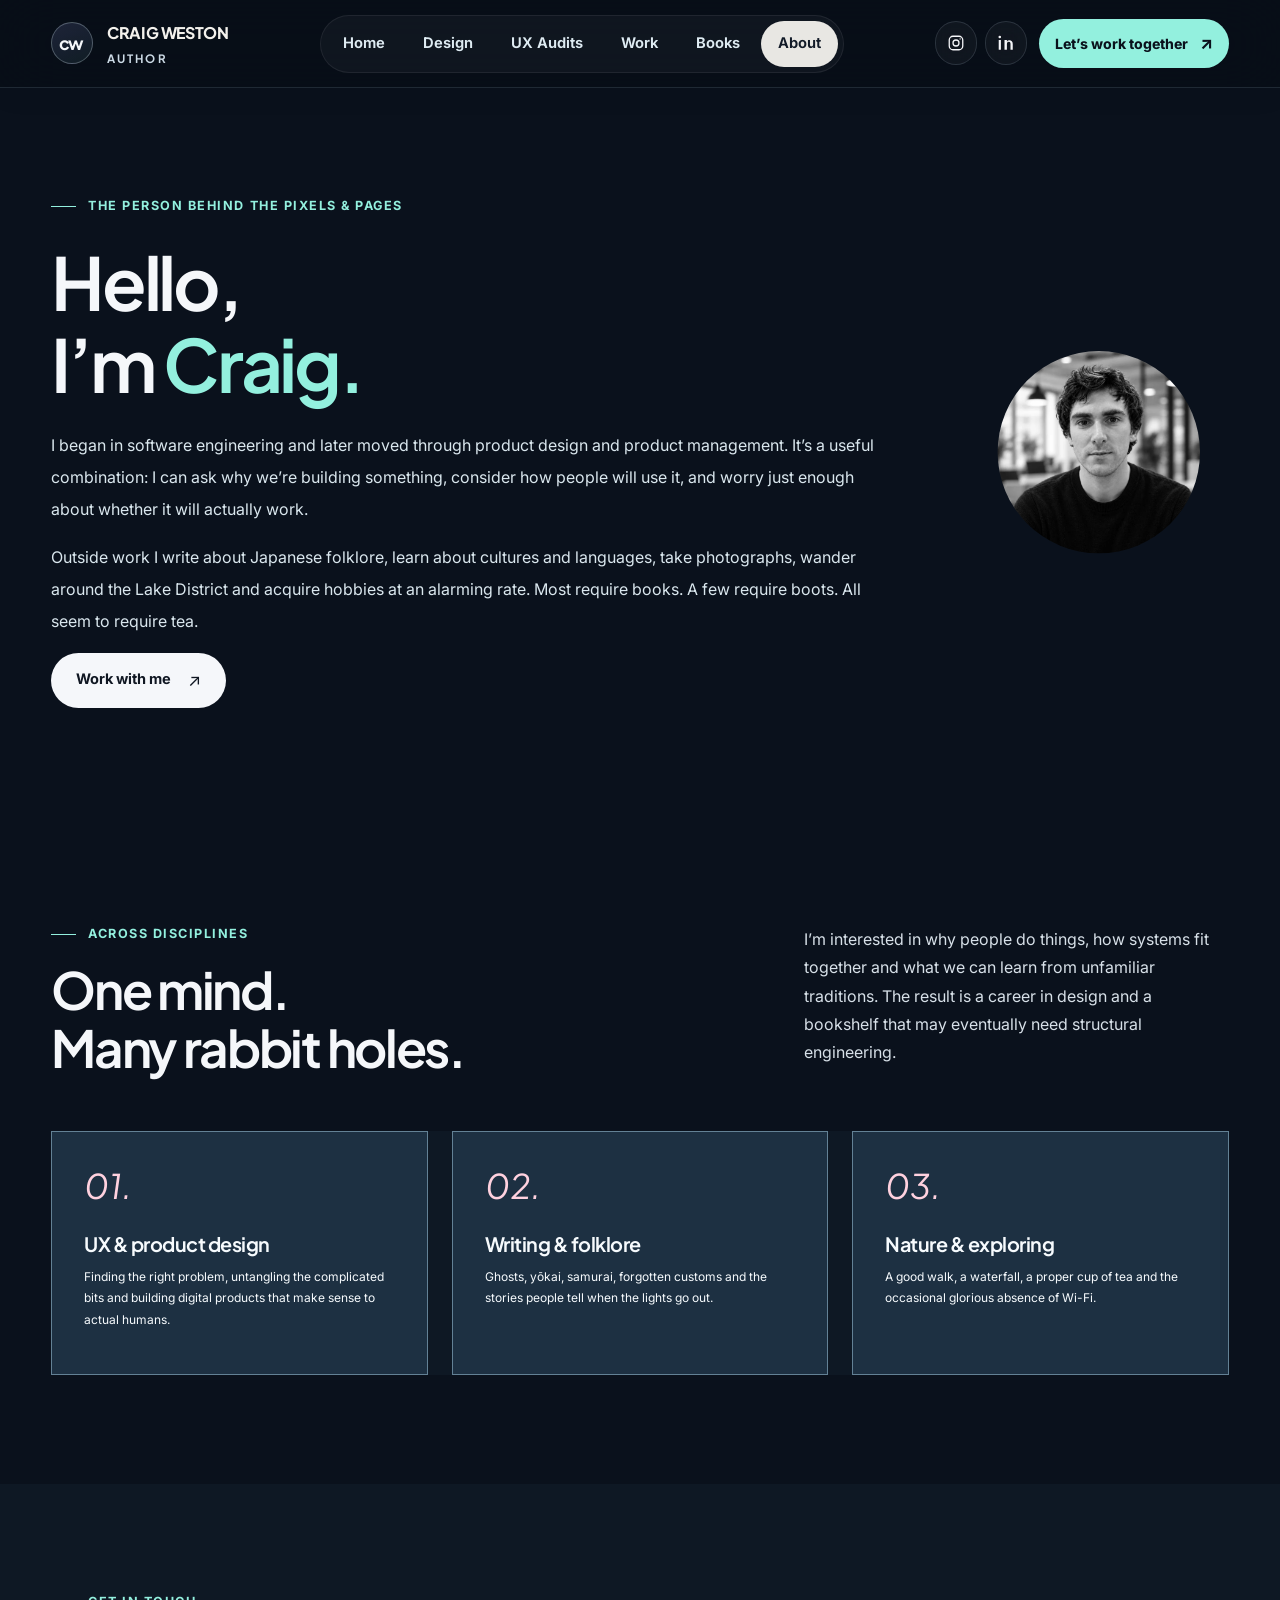
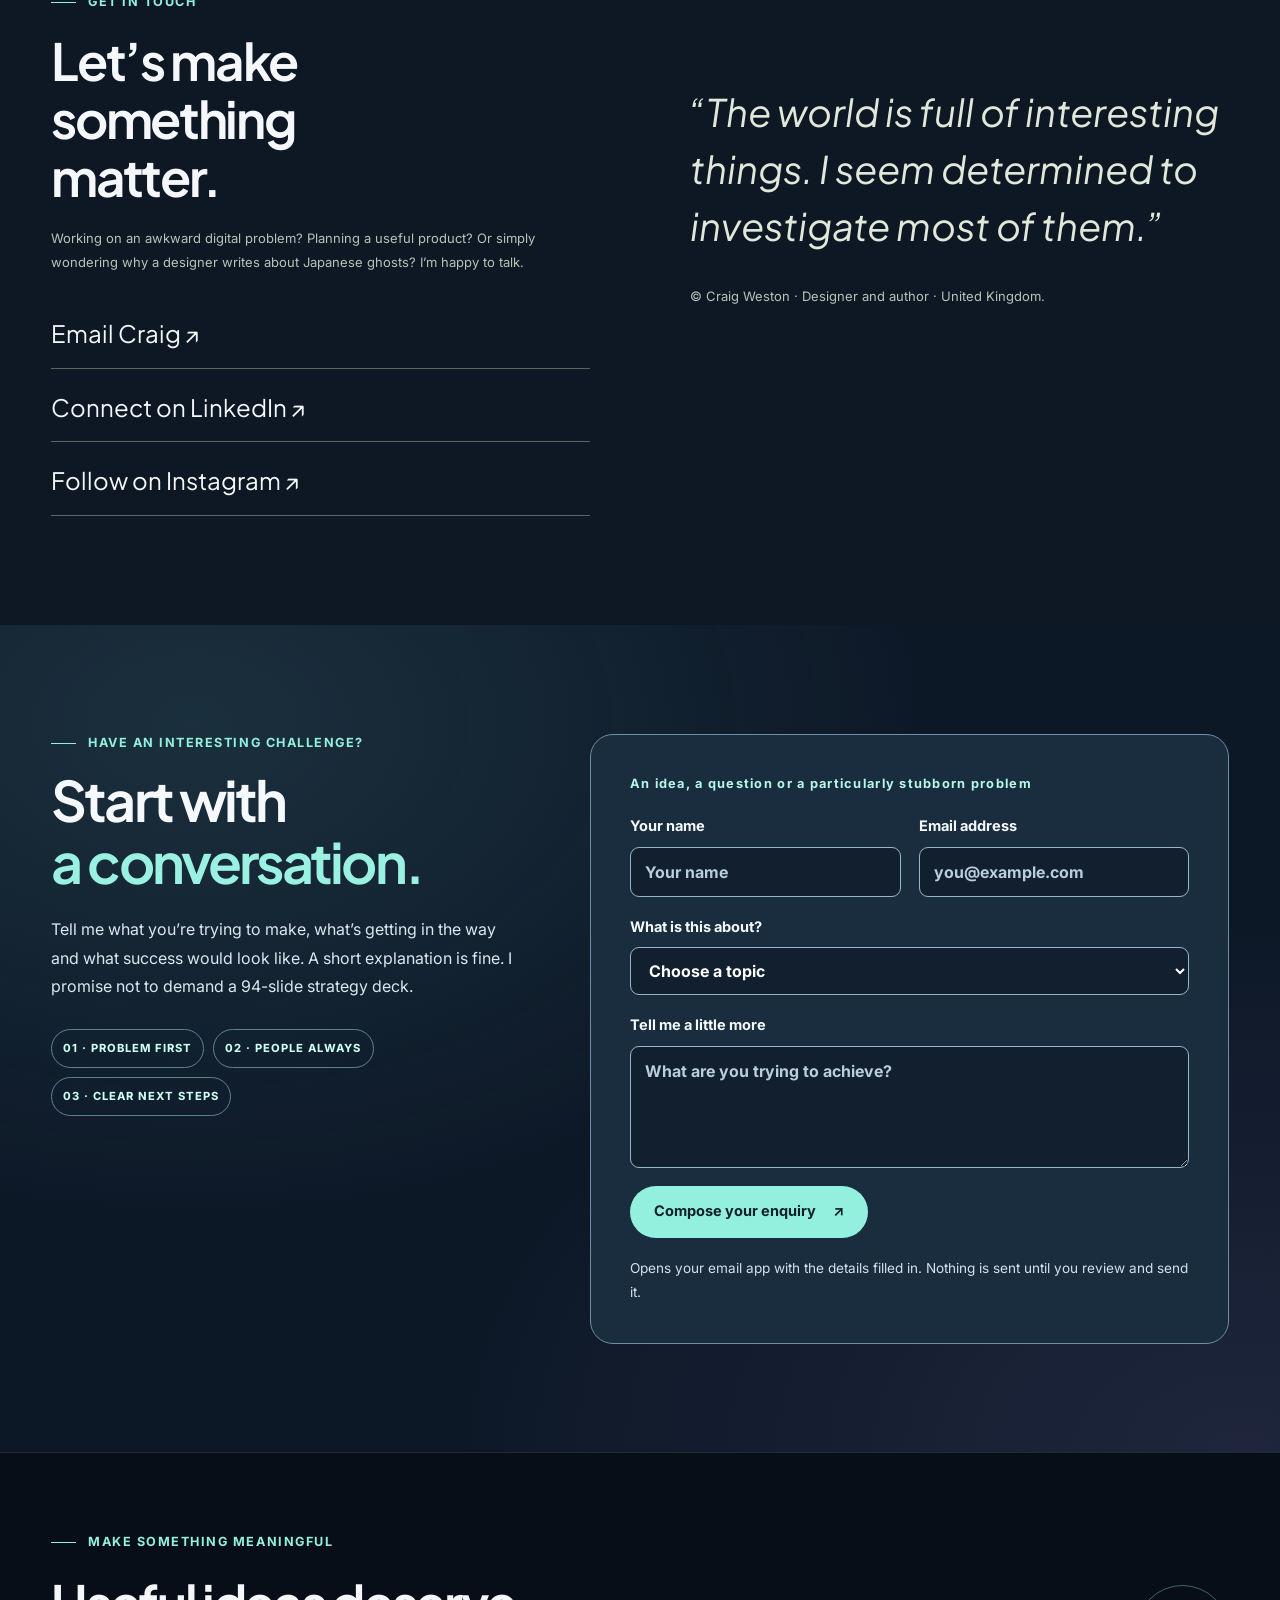
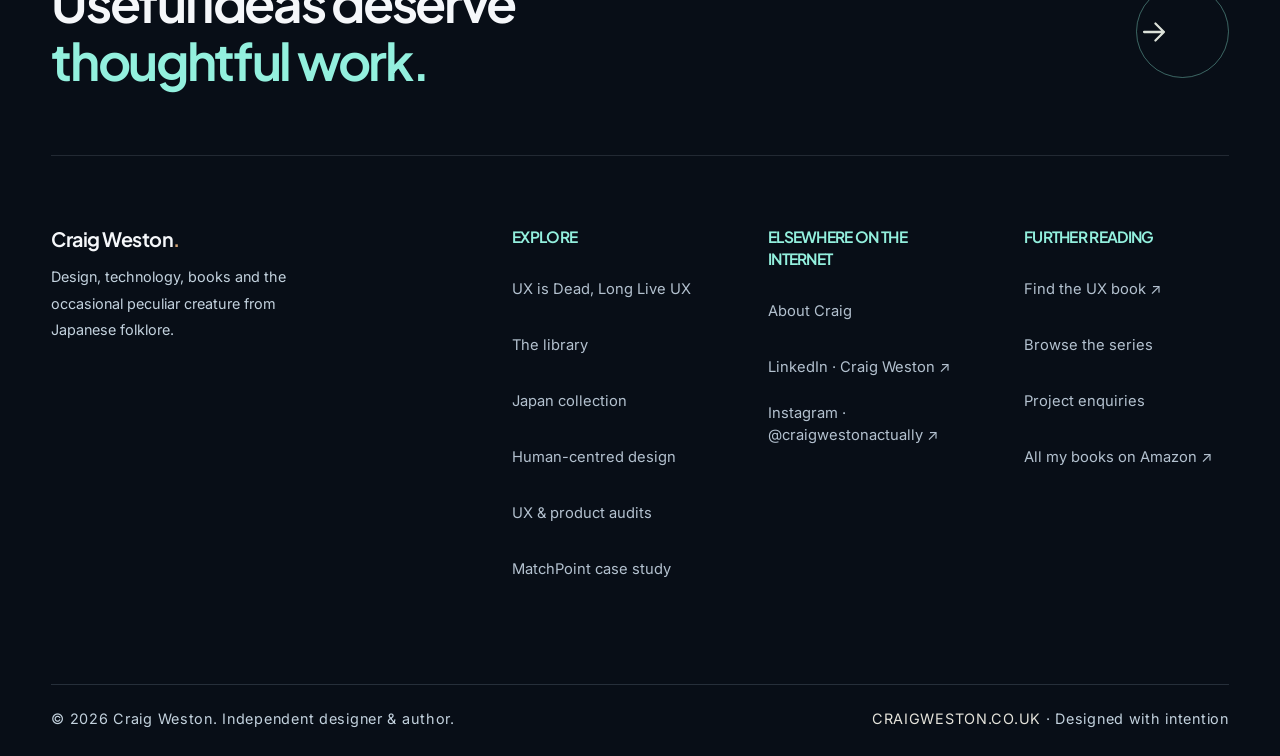
==== commit 823bb437: "Broaden UX audit service to mobile apps, portals, products and end-to-end services" ====
--- a/public/about.html
+++ b/public/about.html
@@ -5,10 +5,10 @@
  <div><div class="eyebrow accent">HAVE AN INTERESTING CHALLENGE?</div><h2 id="enquiry-title">Start with<br><em>a conversation.</em></h2><p>Tell me what you’re trying to make, what’s getting in the way and what success would look like. A short explanation is fine. I promise not to demand a 94-slide strategy deck.</p><div class="finish-contact-mini"><span>01 · PROBLEM FIRST</span><span>02 · PEOPLE ALWAYS</span><span>03 · CLEAR NEXT STEPS</span></div></div>
  <form class="finish-enquiry-form" id="enquiry-form"><p class="finish-form-tag">An idea, a question or a particularly stubborn problem</p>
   <div class="finish-input-pair"><label>Your name<input name="name" type="text" autocomplete="name" placeholder="Your name" required maxlength="90"></label><label>Email address<input name="email" type="email" autocomplete="email" placeholder="you@example.com" required maxlength="140"></label></div>
-  <label>What is this about?<select name="topic" required><option value="">Choose a topic</option><option>UX and website audit</option><option>UX research or design</option><option>Product strategy</option><option>Digital architecture</option><option>Book or publishing enquiry</option><option>Something else entirely</option></select></label>
+  <label>What is this about?<select name="topic" required><option value="">Choose a topic</option><option>UX, product or service audit</option><option>UX research or design</option><option>Product strategy</option><option>Digital architecture</option><option>Book or publishing enquiry</option><option>Something else entirely</option></select></label>
   <label>Tell me a little more<textarea name="message" rows="4" placeholder="What are you trying to achieve?" required minlength="12" maxlength="1600"></textarea></label>
   <button type="submit" class="btn btn-cream">Compose your enquiry <span aria-hidden="true">↗</span></button>
   <p class="finish-form-hint">Opens your email app with the details filled in. Nothing is sent until you review and send it.</p>
  </form>
  </div>
-</section></main><footer class="footer"><div class="container"><div class="footer-pre"><div><span class="eyebrow">MAKE SOMETHING MEANINGFUL</span><h2>Useful ideas deserve<br/><em>thoughtful work.</em></h2></div><a aria-label="Contact Craig Weston" class="circle-arrow" href="about.html#contact"><svg aria-hidden="true" fill="none" stroke="currentColor" stroke-linecap="round" stroke-linejoin="round" stroke-width="1.6" viewbox="0 0 24 24"><path d="M5 12h14M13 6l6 6-6 6"></path></svg></a></div><div class="footer-top"><div><h3>Craig Weston<span style="color:#d6a675">.</span></h3><p class="footer-blurb">Design, technology, books and the occasional peculiar creature from Japanese folklore.</p></div><div><h4>Explore</h4><a href="ux-book.html">UX is Dead, Long Live UX</a><a href="books.html">The library</a><a href="japan-books.html">Japan collection</a><a href="design.html">Human-centred design</a><a href="ux-audits.html">UX &amp; website audits</a><a href="matchpoint.html">MatchPoint case study</a></div><div><h4>Elsewhere on the internet</h4><a href="about.html">About Craig</a><a href="https://www.linkedin.com/in/craig-weston/" rel="noopener noreferrer" target="_blank">LinkedIn · Craig Weston ↗</a><a href="https://www.instagram.com/craigwestonactually/" rel="noopener noreferrer" target="_blank">Instagram · @craigwestonactually ↗</a></div><div><h4>Further reading</h4><a href="https://www.amazon.co.uk/dp/B0HN889S5K" rel="noopener sponsored" target="_blank">Find the UX book ↗</a><a href="japan-books.html">Browse the series</a><a href="about.html#contact">Project enquiries</a><a href="https://www.amazon.co.uk/stores/Craig-Weston/author/B0HLZSSBYQ/allbooks" rel="noopener noreferrer" target="_blank">All my books on Amazon ↗</a></div></div><div class="footer-bottom"><div>© 2026 Craig Weston. Independent designer &amp; author.</div><div><span>CRAIGWESTON.CO.UK</span> · Designed with intention</div></div></div></footer><div aria-describedby="purchase-description" aria-hidden="true" aria-labelledby="purchase-title" aria-modal="true" class="modal-backdrop" id="purchase-modal" role="dialog"><div class="modal"><button aria-label="Close dialog" class="close" data-close-modal="" type="button">×</button><div class="eyebrow">BOOKSHOP / PURCHASE OPTIONS</div><h2 id="purchase-title">Make this one yours.</h2><p id="purchase-description">Choose Amazon for an available listing, or send me a note about a direct order. No imaginary checkout queues here.</p><a class="btn btn-dark" href="https://www.amazon.co.uk/dp/B0HN889S5K" id="modal-amazon" rel="noopener sponsored" target="_blank">Purchase on Amazon <span class="arrow">↗</span></a><a class="btn btn-outline" href="mailto:craig.weston1@gmail.com?subject=Direct%20book%20order%20enquiry" id="modal-direct">Enquire about buying direct <span class="arrow">↗</span></a><span class="quiet">Payments are handled by Amazon; email enquiries are handled by me.</span></div></div><script defer="" src="script.js"></script><script src="finish.js" defer></script></body></html>+</section></main><footer class="footer"><div class="container"><div class="footer-pre"><div><span class="eyebrow">MAKE SOMETHING MEANINGFUL</span><h2>Useful ideas deserve<br/><em>thoughtful work.</em></h2></div><a aria-label="Contact Craig Weston" class="circle-arrow" href="about.html#contact"><svg aria-hidden="true" fill="none" stroke="currentColor" stroke-linecap="round" stroke-linejoin="round" stroke-width="1.6" viewbox="0 0 24 24"><path d="M5 12h14M13 6l6 6-6 6"></path></svg></a></div><div class="footer-top"><div><h3>Craig Weston<span style="color:#d6a675">.</span></h3><p class="footer-blurb">Design, technology, books and the occasional peculiar creature from Japanese folklore.</p></div><div><h4>Explore</h4><a href="ux-book.html">UX is Dead, Long Live UX</a><a href="books.html">The library</a><a href="japan-books.html">Japan collection</a><a href="design.html">Human-centred design</a><a href="ux-audits.html">UX &amp; product audits</a><a href="matchpoint.html">MatchPoint case study</a></div><div><h4>Elsewhere on the internet</h4><a href="about.html">About Craig</a><a href="https://www.linkedin.com/in/craig-weston/" rel="noopener noreferrer" target="_blank">LinkedIn · Craig Weston ↗</a><a href="https://www.instagram.com/craigwestonactually/" rel="noopener noreferrer" target="_blank">Instagram · @craigwestonactually ↗</a></div><div><h4>Further reading</h4><a href="https://www.amazon.co.uk/dp/B0HN889S5K" rel="noopener sponsored" target="_blank">Find the UX book ↗</a><a href="japan-books.html">Browse the series</a><a href="about.html#contact">Project enquiries</a><a href="https://www.amazon.co.uk/stores/Craig-Weston/author/B0HLZSSBYQ/allbooks" rel="noopener noreferrer" target="_blank">All my books on Amazon ↗</a></div></div><div class="footer-bottom"><div>© 2026 Craig Weston. Independent designer &amp; author.</div><div><span>CRAIGWESTON.CO.UK</span> · Designed with intention</div></div></div></footer><div aria-describedby="purchase-description" aria-hidden="true" aria-labelledby="purchase-title" aria-modal="true" class="modal-backdrop" id="purchase-modal" role="dialog"><div class="modal"><button aria-label="Close dialog" class="close" data-close-modal="" type="button">×</button><div class="eyebrow">BOOKSHOP / PURCHASE OPTIONS</div><h2 id="purchase-title">Make this one yours.</h2><p id="purchase-description">Choose Amazon for an available listing, or send me a note about a direct order. No imaginary checkout queues here.</p><a class="btn btn-dark" href="https://www.amazon.co.uk/dp/B0HN889S5K" id="modal-amazon" rel="noopener sponsored" target="_blank">Purchase on Amazon <span class="arrow">↗</span></a><a class="btn btn-outline" href="mailto:craig.weston1@gmail.com?subject=Direct%20book%20order%20enquiry" id="modal-direct">Enquire about buying direct <span class="arrow">↗</span></a><span class="quiet">Payments are handled by Amazon; email enquiries are handled by me.</span></div></div><script defer="" src="script.js"></script><script src="finish.js" defer></script></body></html>
--- a/public/site.min.css
+++ b/public/site.min.css
@@ -15,3 +15,13 @@
 
 /* Six-item primary navigation remains legible with the audit service added. */
 @media(min-width:1081px){.nav-links{gap:clamp(15px,1.7vw,29px)}}
+
+/* Laptop navigation: six links are moved into the accessible menu before overlap. */
+@media (min-width:801px) and (max-width:1180px){
+ .site-header .header-inner{position:relative}
+ .site-header .nav-links{position:absolute;top:76px;left:0;right:0;z-index:105;display:none;flex-direction:column;align-items:stretch;gap:5px!important;padding:12px!important;border-radius:16px;background:#101c2a!important;box-shadow:0 22px 40px rgba(0,0,0,.4)}
+ .site-header .nav-links.open{display:flex!important}
+ .site-header .nav-links a{display:flex;width:100%;justify-content:flex-start;padding:13px 17px!important;min-height:48px}
+ .site-header .menu-toggle{display:flex!important;align-items:center;justify-content:center;width:48px;height:48px;color:#f0f7f6}
+ .site-header .social-mini{display:none}
+}
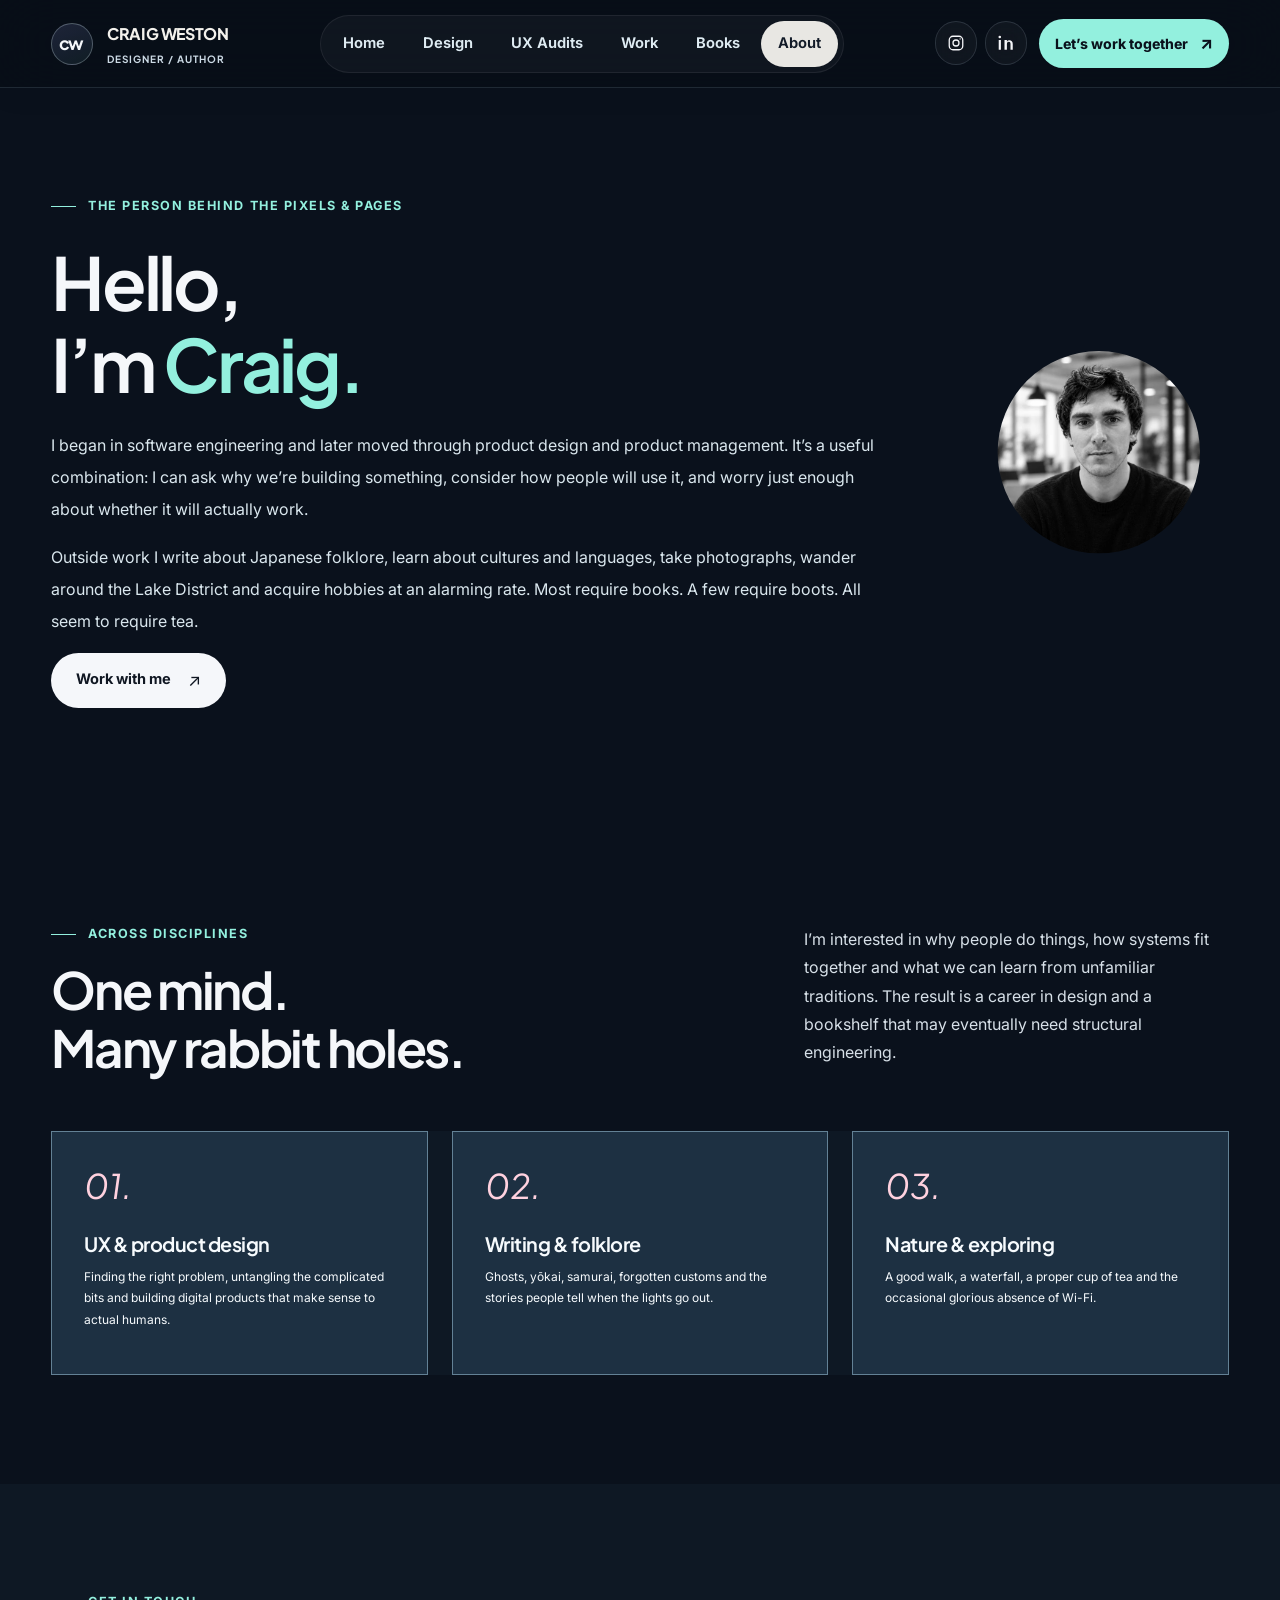
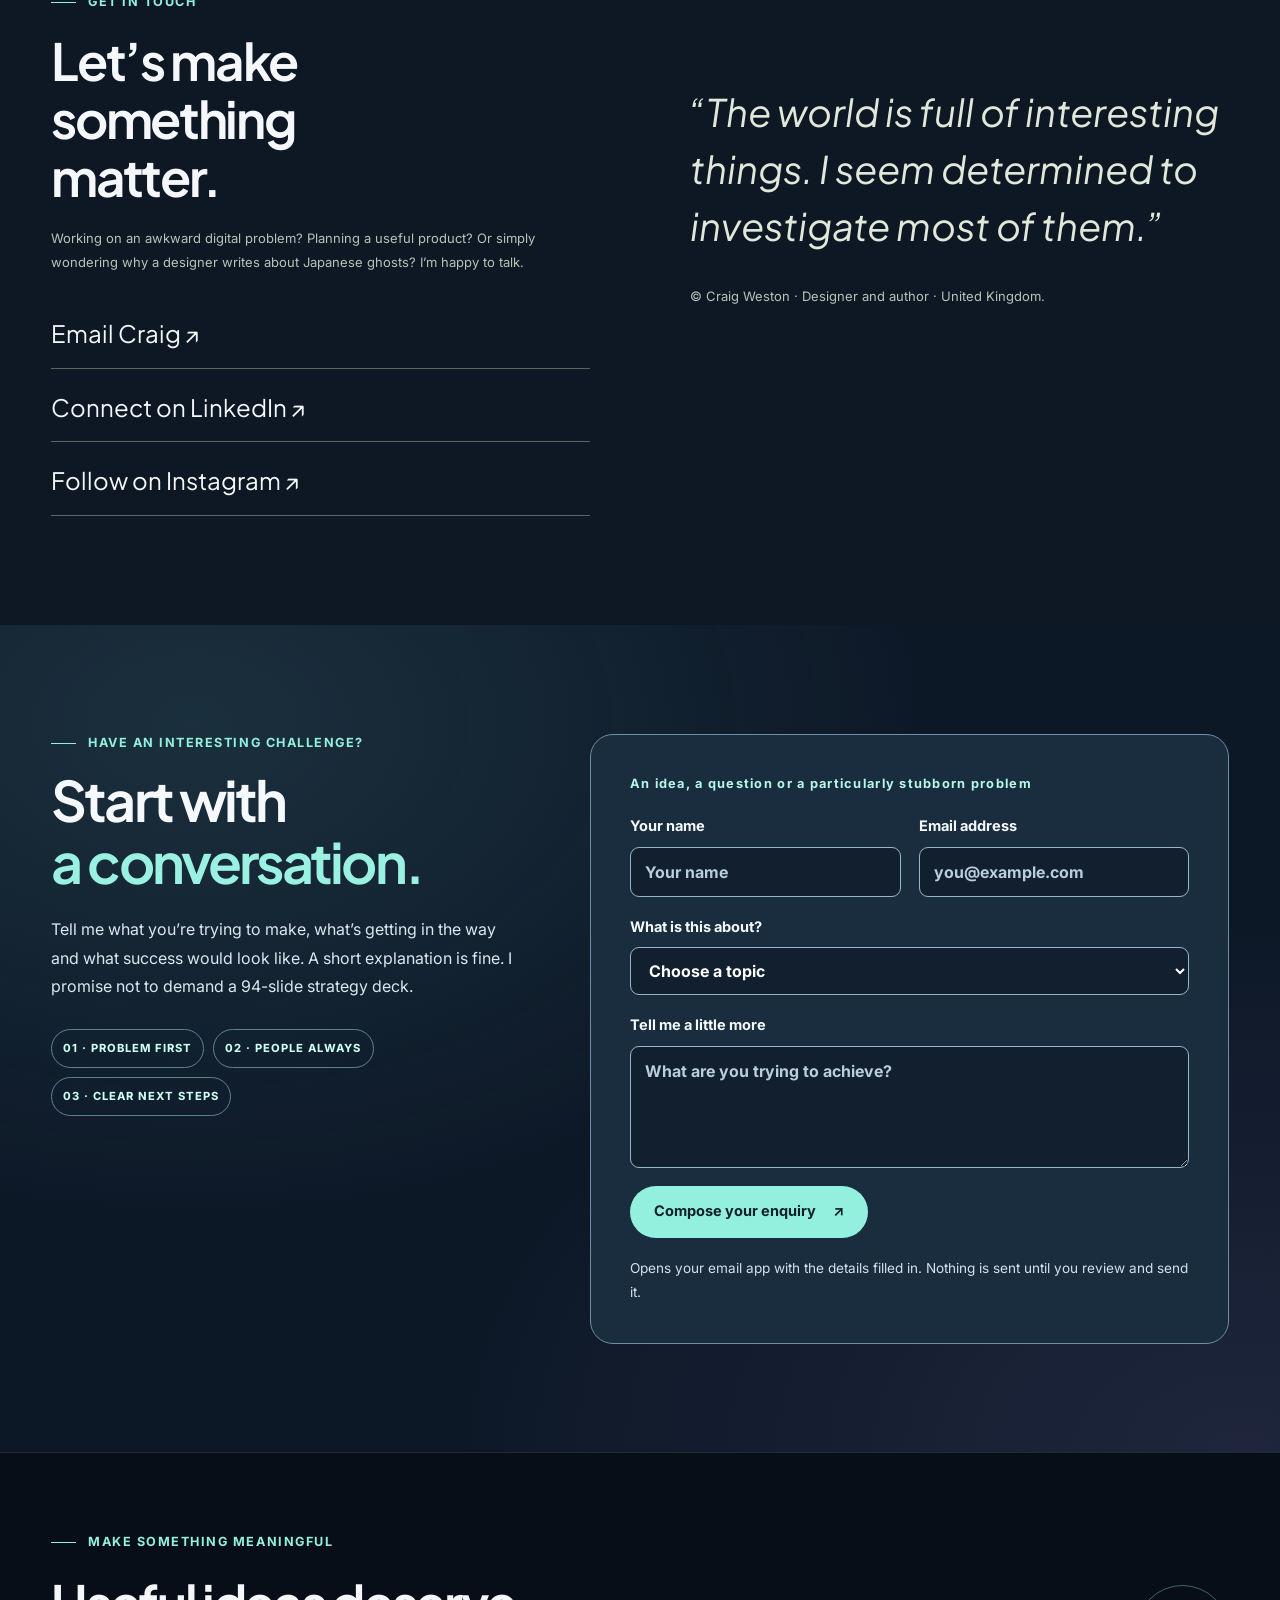
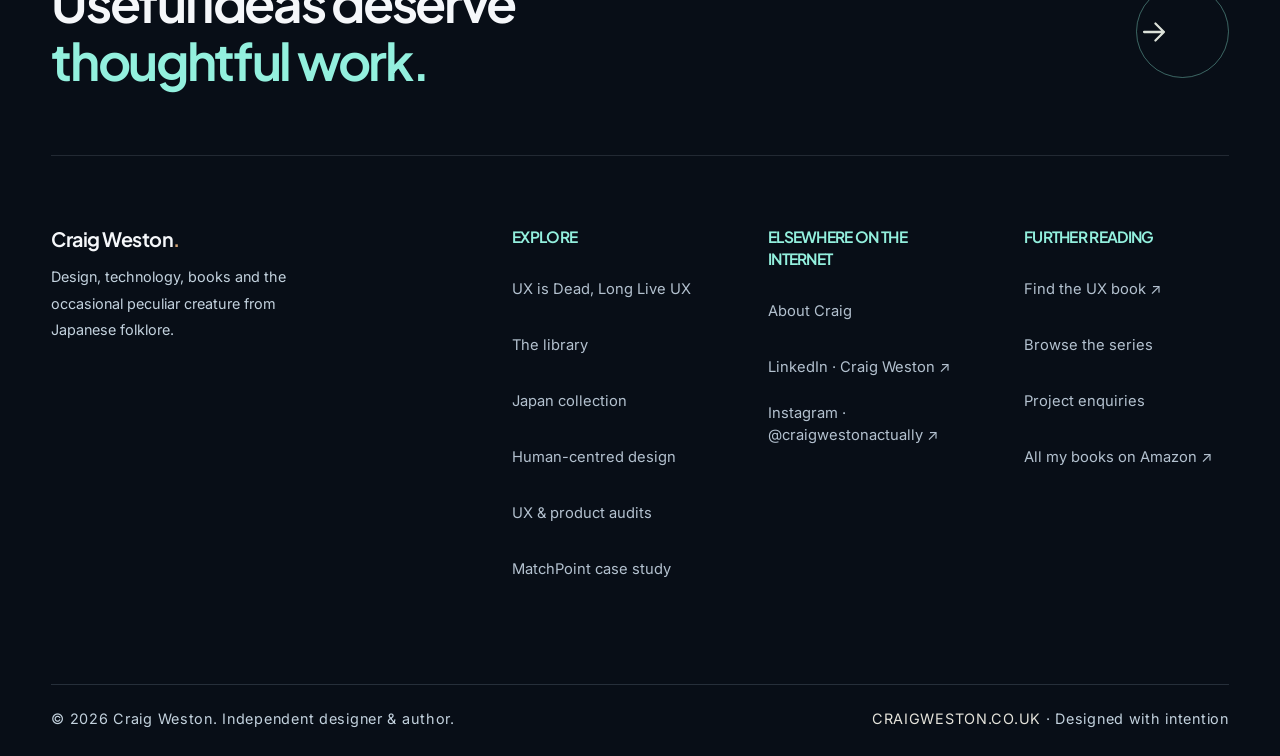
==== commit fd0ab3a2: "Update sitewide header identity to Designer / Author" ====
--- a/public/about.html
+++ b/public/about.html
@@ -1,5 +1,5 @@
 <!DOCTYPE html>
-<html lang="en-GB"><head><meta charset="utf-8"/><meta content="width=device-width,initial-scale=1" name="viewport"/><meta content="#1c2827" name="theme-color"/><title>About Craig Weston | UX, Product Design, Writing &amp; Books</title><meta content="Meet Craig Weston, a UK-based UX and product designer and author, and discover his experience in design, digital technology, Japanese history, folklore, books and nature." name="description"/><meta content="index,follow,max-image-preview:large" name="robots"/><link href="https://craigweston.co.uk/about.html" rel="canonical"/><link href="assets/favicon.svg" rel="icon" type="image/svg+xml"/><link rel="stylesheet" href="site.min.css"/><meta content="website" property="og:type"/><meta content="Craig Weston" property="og:site_name"/><meta content="About Craig Weston | UX, Product Design, Writing &amp; Books" property="og:title"/><meta content="Meet Craig Weston, a UK-based UX and product designer and author, and discover his experience in design, digital technology, Japanese history, folklore, books and nature." property="og:description"/><meta content="https://craigweston.co.uk/about.html" property="og:url"/><meta content="https://craigweston.co.uk/assets/japan-anthology.webp" property="og:image"/><meta content="summary_large_image" name="twitter:card"/><link href="https://fonts.googleapis.com" rel="preconnect"/><link crossorigin="anonymous" href="https://fonts.gstatic.com" rel="preconnect"/><link href="https://fonts.googleapis.com/css2?family=Inter:wght@400;500;600;700&amp;family=Plus+Jakarta+Sans:wght@400;500;600;700;800&amp;family=Noto+Sans+JP:wght@400;500;700&amp;display=swap" rel="stylesheet"/><meta name="author" content="Craig Weston"/><meta property="og:site_name" content="Craig Weston"/><meta property="og:locale" content="en_GB"/><meta property="og:image:alt" content="About — Craig Weston"/><meta property="og:image:width" content="1280"/><meta property="og:image:height" content="1600"/><meta name="twitter:title" content="About Craig Weston | UX, Product Design, Writing &amp; Books"/><meta name="twitter:description" content="Meet Craig Weston, a UK-based UX and product designer and author, and discover his experience in design, digital technology, Japanese history, folklore, books and nature."/><meta name="twitter:image" content="https://craigweston.co.uk/assets/japan-anthology.webp"/><script type="application/ld+json">{"@context":"https://schema.org","@type":"BreadcrumbList","itemListElement":[{"@type":"ListItem","position":1,"name":"Home","item":"https://craigweston.co.uk/"},{"@type":"ListItem","position":2,"name":"About","item":"https://craigweston.co.uk/about.html"}]}</script><script type="application/ld+json">{"@context":"https://schema.org","@type":"AboutPage","name":"About Craig Weston | UX, Product Design, Writing & Books","description":"Meet Craig Weston, a UK-based UX and product designer and author, and discover his experience in design, digital technology, Japanese history, folklore, books and nature.","url":"https://craigweston.co.uk/about.html","inLanguage":"en-GB"}</script></head><body><div class="scroll-meter" aria-hidden="true"><span id="scroll-meter-fill"></span></div><a class="skip-link" href="#main-content">Skip to main content</a><header class="site-header"><div class="header-inner"><a aria-label="Craig Weston homepage" class="brand" href="index.html"><span class="brand-mark">cw</span><span class="brand-text">CRAIG WESTON<small>AUTHOR</small></span></a><nav aria-label="Primary navigation" class="nav-links" id="nav-links"><a data-nav="index.html" href="index.html">Home</a><a data-nav="design.html" href="design.html">Design</a><a data-nav="ux-audits.html" href="ux-audits.html">UX Audits</a><a data-nav="matchpoint.html" href="matchpoint.html">Work</a><a data-nav="books.html" href="books.html">Books</a><a aria-current="page" class="active" data-nav="about.html" href="about.html">About</a></nav><div class="nav-actions"><div aria-label="Social links" class="social-mini"><a aria-label="Instagram @craigwestonactually" class="social-mini-link" href="https://www.instagram.com/craigwestonactually/" rel="noopener noreferrer" target="_blank"><svg aria-hidden="true" fill="none" stroke="currentColor" stroke-linecap="round" stroke-linejoin="round" stroke-width="1.7" viewbox="0 0 24 24"><rect height="18" rx="5" width="18" x="3" y="3"></rect><circle cx="12" cy="12" r="4"></circle><path d="M17.5 6.5h.01"></path></svg></a><a aria-label="Craig Weston on LinkedIn" class="social-mini-link" href="https://www.linkedin.com/in/craig-weston/" rel="noopener noreferrer" target="_blank"><svg aria-hidden="true" fill="currentColor" viewbox="0 0 24 24"><path d="M5.2 8H2.3v13h2.9zm.2-4A1.7 1.7 0 1 0 2 4a1.7 1.7 0 0 0 3.4 0ZM21 13.4c0-3.5-1.9-5.1-4.4-5.1a3.8 3.8 0 0 0-3.4 1.9V8H10v13h3.2v-7.2c0-1.9.4-3.6 2.6-3.6s2.2 2 2.2 3.7V21H21z"></path></svg></a></div><a class="top-contact" href="about.html#contact">Let’s work together <span>↗</span></a><button aria-controls="nav-links" aria-expanded="false" aria-label="Open navigation menu" class="menu-toggle" id="menu-toggle" type="button">☰</button></div></div></header><main id="main-content" tabindex="-1"><section class="section-pad" style="background:var(--surface-1)"><div class="container about-hero-grid"><div><div class="eyebrow accent">The person behind the pixels &amp; pages</div><h1>Hello,<br/>I’m <em>Craig.</em></h1><p>I began in software engineering and later moved through product design and product management. It’s a useful combination: I can ask why we’re building something, consider how people will use it, and worry just enough about whether it will actually work.</p><p>Outside work I write about Japanese folklore, learn about cultures and languages, take photographs, wander around the Lake District and acquire hobbies at an alarming rate. Most require books. A few require boots. All seem to require tea.</p><a class="btn btn-dark" href="#contact">Work with me <span class="arrow">↗</span></a></div><div class="portrait-frame portrait-frame--compact"><img alt="Portrait of Craig Weston" src="assets/portrait-cutout.webp" width="720" height="720" decoding="async" loading="eager" fetchpriority="high"/></div></div></section><section class="section-pad"><div class="container"><div class="section-heading"><div><div class="eyebrow accent">Across disciplines</div><h2>One mind.<br/>Many rabbit holes.</h2></div><p>I’m interested in why people do things, how systems fit together and what we can learn from unfamiliar traditions. The result is a career in design and a bookshelf that may eventually need structural engineering.</p></div><div class="about-interests"><div class="interest"><div class="symbol">01.</div><h3>UX &amp; product design</h3><p>Finding the right problem, untangling the complicated bits and building digital products that make sense to actual humans.</p></div><div class="interest"><div class="symbol">02.</div><h3>Writing &amp; folklore</h3><p>Ghosts, yōkai, samurai, forgotten customs and the stories people tell when the lights go out.</p></div><div class="interest"><div class="symbol">03.</div><h3>Nature &amp; exploring</h3><p>A good walk, a waterfall, a proper cup of tea and the occasional glorious absence of Wi-Fi.</p></div></div></div></section><section class="section-pad contact-section" id="contact"><div class="container contact-grid"><div><div class="eyebrow">Get in touch</div><h2>Let’s make<br/>something<br/><em>matter.</em></h2><p>Working on an awkward digital problem? Planning a useful product? Or simply wondering why a designer writes about Japanese ghosts? I’m happy to talk.</p><div class="contact-links"><a href="mailto:craig.weston1@gmail.com?subject=Hello%20Craig">Email Craig ↗</a><a href="https://www.linkedin.com/in/craig-weston/" rel="noopener noreferrer" target="_blank">Connect on LinkedIn ↗</a><a href="https://www.instagram.com/craigwestonactually/" rel="noopener noreferrer" target="_blank">Follow on Instagram ↗</a></div></div><div><div class="note">“The world is full of interesting things. I seem determined to investigate most of them.”</div><p style="margin-top:30px">© Craig Weston · Designer and author · United Kingdom.</p></div></div></section>
+<html lang="en-GB"><head><meta charset="utf-8"/><meta content="width=device-width,initial-scale=1" name="viewport"/><meta content="#1c2827" name="theme-color"/><title>About Craig Weston | UX, Product Design, Writing &amp; Books</title><meta content="Meet Craig Weston, a UK-based UX and product designer and author, and discover his experience in design, digital technology, Japanese history, folklore, books and nature." name="description"/><meta content="index,follow,max-image-preview:large" name="robots"/><link href="https://craigweston.co.uk/about.html" rel="canonical"/><link href="assets/favicon.svg" rel="icon" type="image/svg+xml"/><link rel="stylesheet" href="site.min.css"/><meta content="website" property="og:type"/><meta content="Craig Weston" property="og:site_name"/><meta content="About Craig Weston | UX, Product Design, Writing &amp; Books" property="og:title"/><meta content="Meet Craig Weston, a UK-based UX and product designer and author, and discover his experience in design, digital technology, Japanese history, folklore, books and nature." property="og:description"/><meta content="https://craigweston.co.uk/about.html" property="og:url"/><meta content="https://craigweston.co.uk/assets/japan-anthology.webp" property="og:image"/><meta content="summary_large_image" name="twitter:card"/><link href="https://fonts.googleapis.com" rel="preconnect"/><link crossorigin="anonymous" href="https://fonts.gstatic.com" rel="preconnect"/><link href="https://fonts.googleapis.com/css2?family=Inter:wght@400;500;600;700&amp;family=Plus+Jakarta+Sans:wght@400;500;600;700;800&amp;family=Noto+Sans+JP:wght@400;500;700&amp;display=swap" rel="stylesheet"/><meta name="author" content="Craig Weston"/><meta property="og:site_name" content="Craig Weston"/><meta property="og:locale" content="en_GB"/><meta property="og:image:alt" content="About — Craig Weston"/><meta property="og:image:width" content="1280"/><meta property="og:image:height" content="1600"/><meta name="twitter:title" content="About Craig Weston | UX, Product Design, Writing &amp; Books"/><meta name="twitter:description" content="Meet Craig Weston, a UK-based UX and product designer and author, and discover his experience in design, digital technology, Japanese history, folklore, books and nature."/><meta name="twitter:image" content="https://craigweston.co.uk/assets/japan-anthology.webp"/><script type="application/ld+json">{"@context":"https://schema.org","@type":"BreadcrumbList","itemListElement":[{"@type":"ListItem","position":1,"name":"Home","item":"https://craigweston.co.uk/"},{"@type":"ListItem","position":2,"name":"About","item":"https://craigweston.co.uk/about.html"}]}</script><script type="application/ld+json">{"@context":"https://schema.org","@type":"AboutPage","name":"About Craig Weston | UX, Product Design, Writing & Books","description":"Meet Craig Weston, a UK-based UX and product designer and author, and discover his experience in design, digital technology, Japanese history, folklore, books and nature.","url":"https://craigweston.co.uk/about.html","inLanguage":"en-GB"}</script></head><body><div class="scroll-meter" aria-hidden="true"><span id="scroll-meter-fill"></span></div><a class="skip-link" href="#main-content">Skip to main content</a><header class="site-header"><div class="header-inner"><a aria-label="Craig Weston homepage" class="brand" href="index.html"><span class="brand-mark">cw</span><span class="brand-text">CRAIG WESTON<small>DESIGNER / AUTHOR</small></span></a><nav aria-label="Primary navigation" class="nav-links" id="nav-links"><a data-nav="index.html" href="index.html">Home</a><a data-nav="design.html" href="design.html">Design</a><a data-nav="ux-audits.html" href="ux-audits.html">UX Audits</a><a data-nav="matchpoint.html" href="matchpoint.html">Work</a><a data-nav="books.html" href="books.html">Books</a><a aria-current="page" class="active" data-nav="about.html" href="about.html">About</a></nav><div class="nav-actions"><div aria-label="Social links" class="social-mini"><a aria-label="Instagram @craigwestonactually" class="social-mini-link" href="https://www.instagram.com/craigwestonactually/" rel="noopener noreferrer" target="_blank"><svg aria-hidden="true" fill="none" stroke="currentColor" stroke-linecap="round" stroke-linejoin="round" stroke-width="1.7" viewbox="0 0 24 24"><rect height="18" rx="5" width="18" x="3" y="3"></rect><circle cx="12" cy="12" r="4"></circle><path d="M17.5 6.5h.01"></path></svg></a><a aria-label="Craig Weston on LinkedIn" class="social-mini-link" href="https://www.linkedin.com/in/craig-weston/" rel="noopener noreferrer" target="_blank"><svg aria-hidden="true" fill="currentColor" viewbox="0 0 24 24"><path d="M5.2 8H2.3v13h2.9zm.2-4A1.7 1.7 0 1 0 2 4a1.7 1.7 0 0 0 3.4 0ZM21 13.4c0-3.5-1.9-5.1-4.4-5.1a3.8 3.8 0 0 0-3.4 1.9V8H10v13h3.2v-7.2c0-1.9.4-3.6 2.6-3.6s2.2 2 2.2 3.7V21H21z"></path></svg></a></div><a class="top-contact" href="about.html#contact">Let’s work together <span>↗</span></a><button aria-controls="nav-links" aria-expanded="false" aria-label="Open navigation menu" class="menu-toggle" id="menu-toggle" type="button">☰</button></div></div></header><main id="main-content" tabindex="-1"><section class="section-pad" style="background:var(--surface-1)"><div class="container about-hero-grid"><div><div class="eyebrow accent">The person behind the pixels &amp; pages</div><h1>Hello,<br/>I’m <em>Craig.</em></h1><p>I began in software engineering and later moved through product design and product management. It’s a useful combination: I can ask why we’re building something, consider how people will use it, and worry just enough about whether it will actually work.</p><p>Outside work I write about Japanese folklore, learn about cultures and languages, take photographs, wander around the Lake District and acquire hobbies at an alarming rate. Most require books. A few require boots. All seem to require tea.</p><a class="btn btn-dark" href="#contact">Work with me <span class="arrow">↗</span></a></div><div class="portrait-frame portrait-frame--compact"><img alt="Portrait of Craig Weston" src="assets/portrait-cutout.webp" width="720" height="720" decoding="async" loading="eager" fetchpriority="high"/></div></div></section><section class="section-pad"><div class="container"><div class="section-heading"><div><div class="eyebrow accent">Across disciplines</div><h2>One mind.<br/>Many rabbit holes.</h2></div><p>I’m interested in why people do things, how systems fit together and what we can learn from unfamiliar traditions. The result is a career in design and a bookshelf that may eventually need structural engineering.</p></div><div class="about-interests"><div class="interest"><div class="symbol">01.</div><h3>UX &amp; product design</h3><p>Finding the right problem, untangling the complicated bits and building digital products that make sense to actual humans.</p></div><div class="interest"><div class="symbol">02.</div><h3>Writing &amp; folklore</h3><p>Ghosts, yōkai, samurai, forgotten customs and the stories people tell when the lights go out.</p></div><div class="interest"><div class="symbol">03.</div><h3>Nature &amp; exploring</h3><p>A good walk, a waterfall, a proper cup of tea and the occasional glorious absence of Wi-Fi.</p></div></div></div></section><section class="section-pad contact-section" id="contact"><div class="container contact-grid"><div><div class="eyebrow">Get in touch</div><h2>Let’s make<br/>something<br/><em>matter.</em></h2><p>Working on an awkward digital problem? Planning a useful product? Or simply wondering why a designer writes about Japanese ghosts? I’m happy to talk.</p><div class="contact-links"><a href="mailto:craig.weston1@gmail.com?subject=Hello%20Craig">Email Craig ↗</a><a href="https://www.linkedin.com/in/craig-weston/" rel="noopener noreferrer" target="_blank">Connect on LinkedIn ↗</a><a href="https://www.instagram.com/craigwestonactually/" rel="noopener noreferrer" target="_blank">Follow on Instagram ↗</a></div></div><div><div class="note">“The world is full of interesting things. I seem determined to investigate most of them.”</div><p style="margin-top:30px">© Craig Weston · Designer and author · United Kingdom.</p></div></div></section>
 <section class="finish-contact section-pad" id="project-enquiry" aria-labelledby="enquiry-title">
  <div class="container finish-contact-grid">
  <div><div class="eyebrow accent">HAVE AN INTERESTING CHALLENGE?</div><h2 id="enquiry-title">Start with<br><em>a conversation.</em></h2><p>Tell me what you’re trying to make, what’s getting in the way and what success would look like. A short explanation is fine. I promise not to demand a 94-slide strategy deck.</p><div class="finish-contact-mini"><span>01 · PROBLEM FIRST</span><span>02 · PEOPLE ALWAYS</span><span>03 · CLEAR NEXT STEPS</span></div></div>
--- a/public/site.min.css
+++ b/public/site.min.css
@@ -25,3 +25,6 @@
  .site-header .menu-toggle{display:flex!important;align-items:center;justify-content:center;width:48px;height:48px;color:#f0f7f6}
  .site-header .social-mini{display:none}
 }
+
+/* Ensure the two-part designer/author identity stays tidy below the site name. */
+.brand-text small{font-size:.625rem!important;letter-spacing:.1em!important;white-space:nowrap}
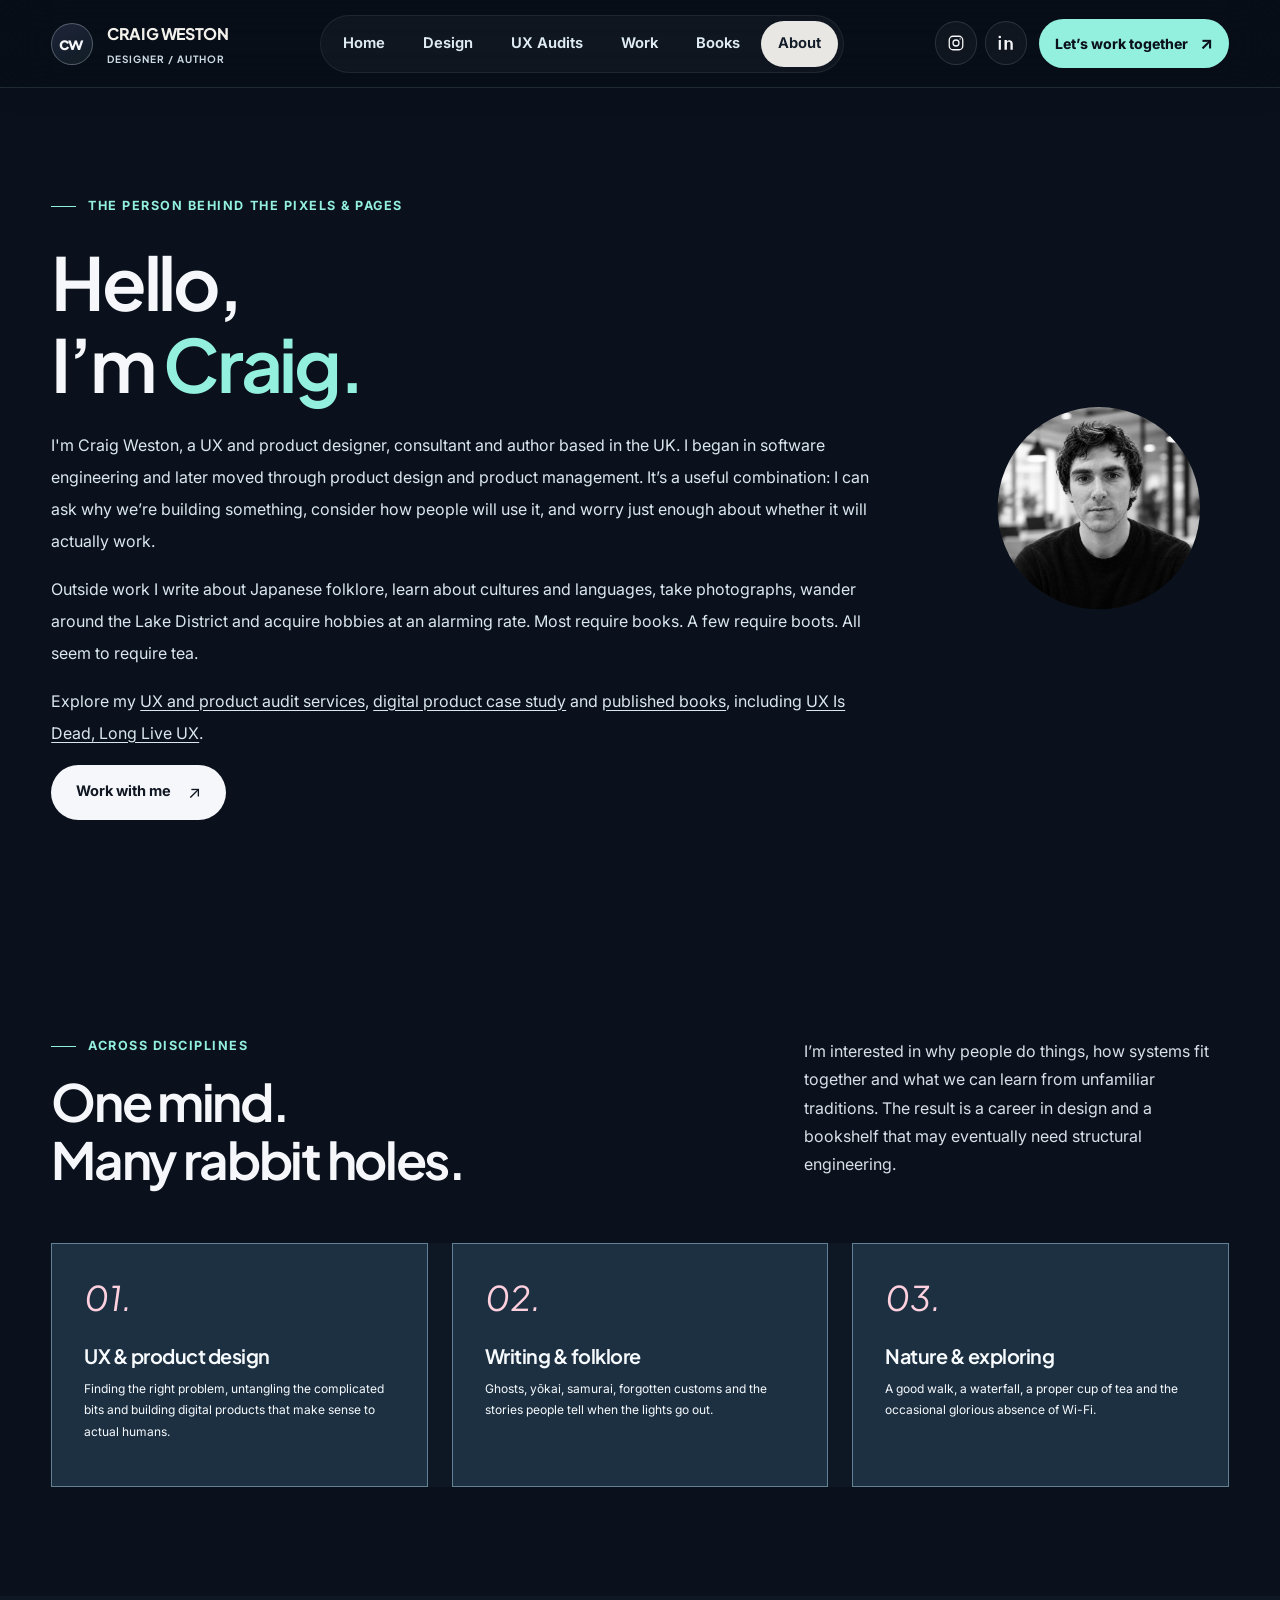
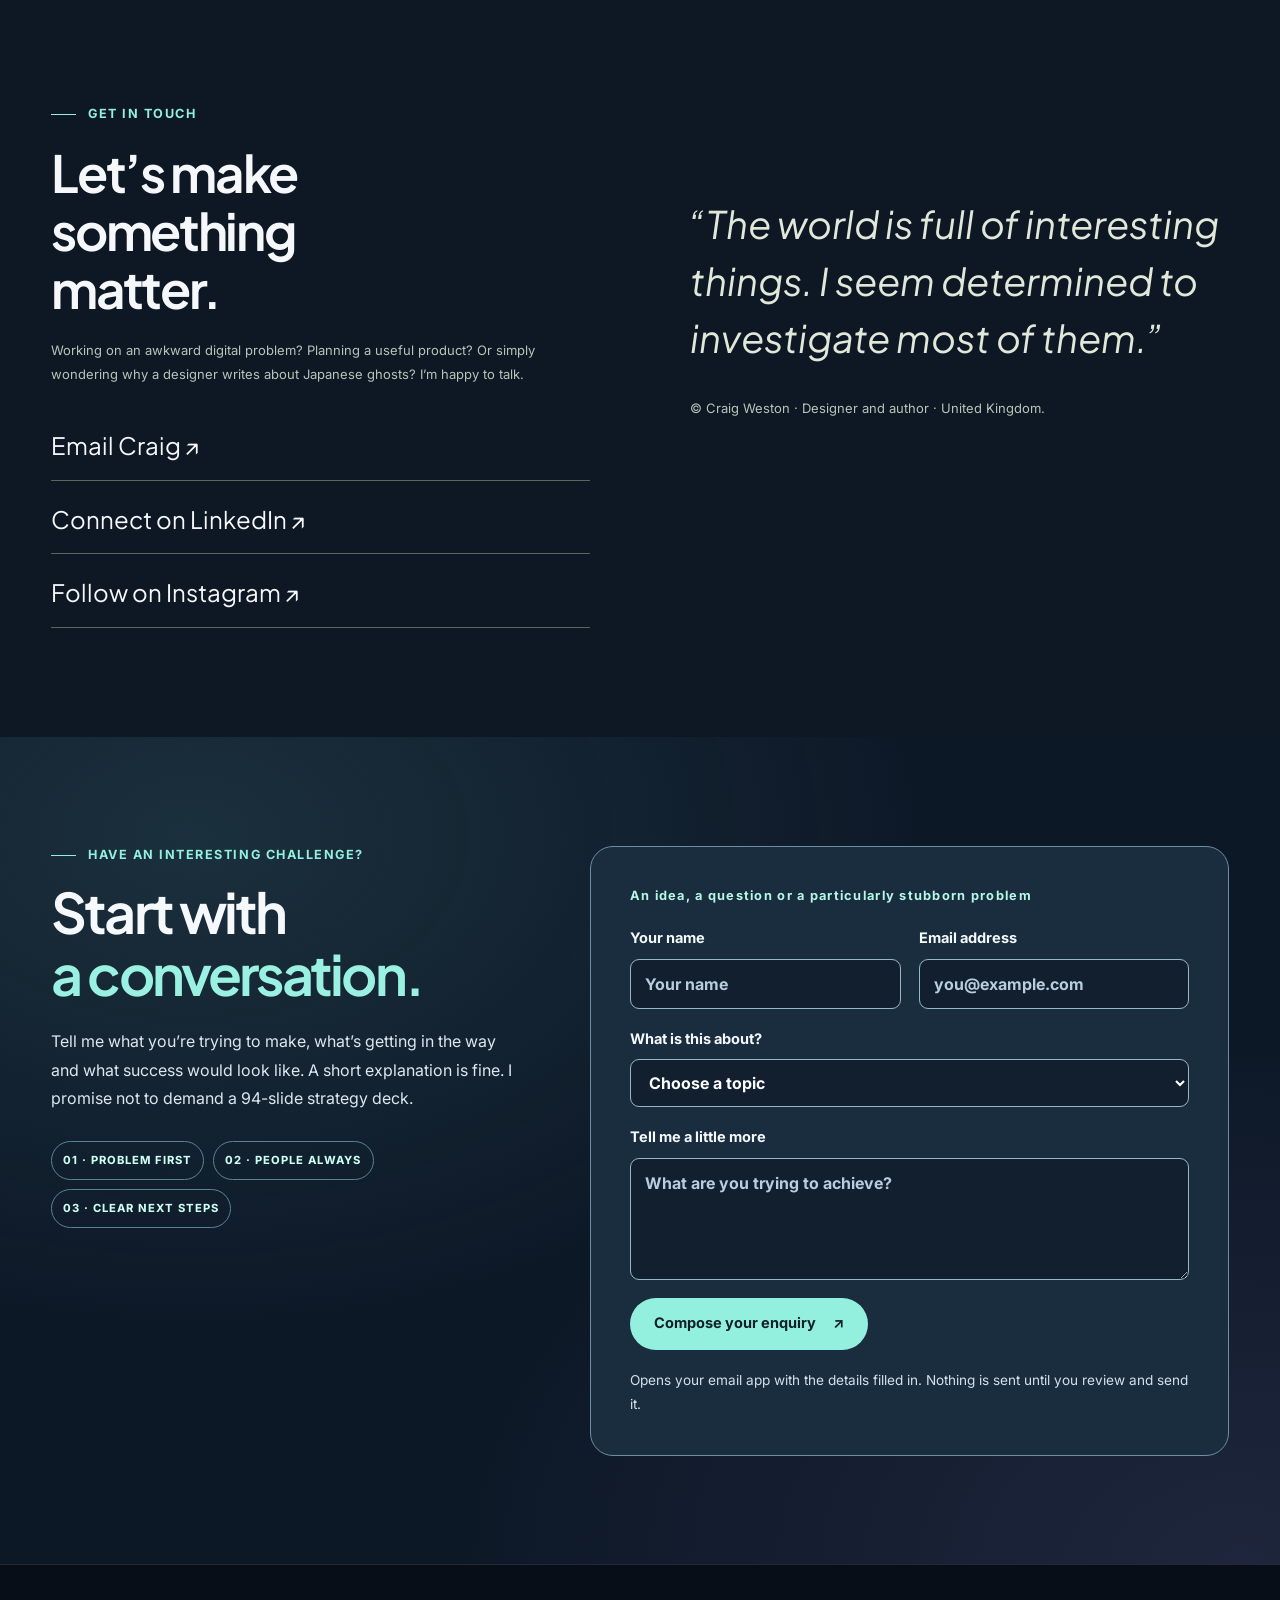
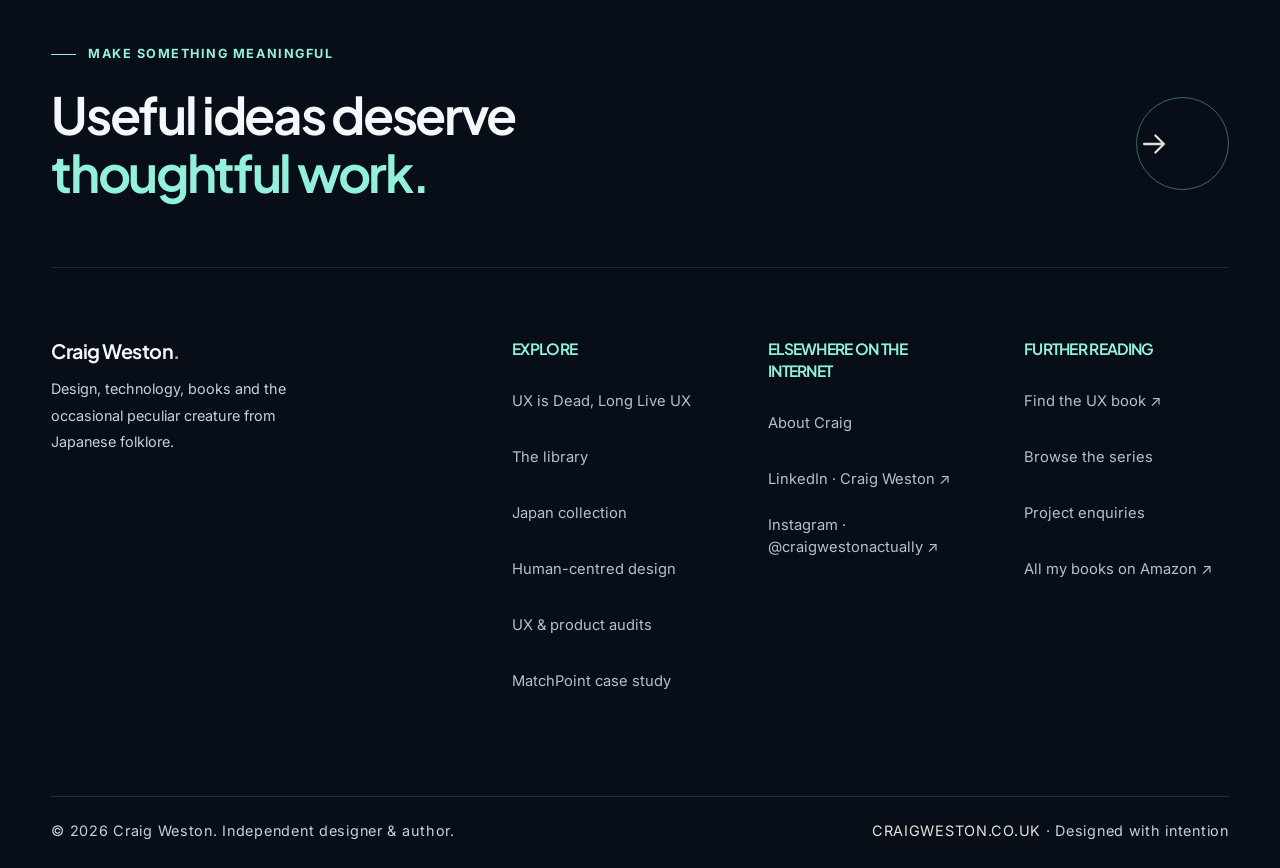
==== commit 5ceab5d7: "Improve Craig Weston branded search metadata and unified author identity markup" ====
--- a/public/about.html
+++ b/public/about.html
@@ -1,5 +1,5 @@
 <!DOCTYPE html>
-<html lang="en-GB"><head><meta charset="utf-8"/><meta content="width=device-width,initial-scale=1" name="viewport"/><meta content="#1c2827" name="theme-color"/><title>About Craig Weston | UX, Product Design, Writing &amp; Books</title><meta content="Meet Craig Weston, a UK-based UX and product designer and author, and discover his experience in design, digital technology, Japanese history, folklore, books and nature." name="description"/><meta content="index,follow,max-image-preview:large" name="robots"/><link href="https://craigweston.co.uk/about.html" rel="canonical"/><link href="assets/favicon.svg" rel="icon" type="image/svg+xml"/><link rel="stylesheet" href="site.min.css"/><meta content="website" property="og:type"/><meta content="Craig Weston" property="og:site_name"/><meta content="About Craig Weston | UX, Product Design, Writing &amp; Books" property="og:title"/><meta content="Meet Craig Weston, a UK-based UX and product designer and author, and discover his experience in design, digital technology, Japanese history, folklore, books and nature." property="og:description"/><meta content="https://craigweston.co.uk/about.html" property="og:url"/><meta content="https://craigweston.co.uk/assets/japan-anthology.webp" property="og:image"/><meta content="summary_large_image" name="twitter:card"/><link href="https://fonts.googleapis.com" rel="preconnect"/><link crossorigin="anonymous" href="https://fonts.gstatic.com" rel="preconnect"/><link href="https://fonts.googleapis.com/css2?family=Inter:wght@400;500;600;700&amp;family=Plus+Jakarta+Sans:wght@400;500;600;700;800&amp;family=Noto+Sans+JP:wght@400;500;700&amp;display=swap" rel="stylesheet"/><meta name="author" content="Craig Weston"/><meta property="og:site_name" content="Craig Weston"/><meta property="og:locale" content="en_GB"/><meta property="og:image:alt" content="About — Craig Weston"/><meta property="og:image:width" content="1280"/><meta property="og:image:height" content="1600"/><meta name="twitter:title" content="About Craig Weston | UX, Product Design, Writing &amp; Books"/><meta name="twitter:description" content="Meet Craig Weston, a UK-based UX and product designer and author, and discover his experience in design, digital technology, Japanese history, folklore, books and nature."/><meta name="twitter:image" content="https://craigweston.co.uk/assets/japan-anthology.webp"/><script type="application/ld+json">{"@context":"https://schema.org","@type":"BreadcrumbList","itemListElement":[{"@type":"ListItem","position":1,"name":"Home","item":"https://craigweston.co.uk/"},{"@type":"ListItem","position":2,"name":"About","item":"https://craigweston.co.uk/about.html"}]}</script><script type="application/ld+json">{"@context":"https://schema.org","@type":"AboutPage","name":"About Craig Weston | UX, Product Design, Writing & Books","description":"Meet Craig Weston, a UK-based UX and product designer and author, and discover his experience in design, digital technology, Japanese history, folklore, books and nature.","url":"https://craigweston.co.uk/about.html","inLanguage":"en-GB"}</script></head><body><div class="scroll-meter" aria-hidden="true"><span id="scroll-meter-fill"></span></div><a class="skip-link" href="#main-content">Skip to main content</a><header class="site-header"><div class="header-inner"><a aria-label="Craig Weston homepage" class="brand" href="index.html"><span class="brand-mark">cw</span><span class="brand-text">CRAIG WESTON<small>DESIGNER / AUTHOR</small></span></a><nav aria-label="Primary navigation" class="nav-links" id="nav-links"><a data-nav="index.html" href="index.html">Home</a><a data-nav="design.html" href="design.html">Design</a><a data-nav="ux-audits.html" href="ux-audits.html">UX Audits</a><a data-nav="matchpoint.html" href="matchpoint.html">Work</a><a data-nav="books.html" href="books.html">Books</a><a aria-current="page" class="active" data-nav="about.html" href="about.html">About</a></nav><div class="nav-actions"><div aria-label="Social links" class="social-mini"><a aria-label="Instagram @craigwestonactually" class="social-mini-link" href="https://www.instagram.com/craigwestonactually/" rel="noopener noreferrer" target="_blank"><svg aria-hidden="true" fill="none" stroke="currentColor" stroke-linecap="round" stroke-linejoin="round" stroke-width="1.7" viewbox="0 0 24 24"><rect height="18" rx="5" width="18" x="3" y="3"></rect><circle cx="12" cy="12" r="4"></circle><path d="M17.5 6.5h.01"></path></svg></a><a aria-label="Craig Weston on LinkedIn" class="social-mini-link" href="https://www.linkedin.com/in/craig-weston/" rel="noopener noreferrer" target="_blank"><svg aria-hidden="true" fill="currentColor" viewbox="0 0 24 24"><path d="M5.2 8H2.3v13h2.9zm.2-4A1.7 1.7 0 1 0 2 4a1.7 1.7 0 0 0 3.4 0ZM21 13.4c0-3.5-1.9-5.1-4.4-5.1a3.8 3.8 0 0 0-3.4 1.9V8H10v13h3.2v-7.2c0-1.9.4-3.6 2.6-3.6s2.2 2 2.2 3.7V21H21z"></path></svg></a></div><a class="top-contact" href="about.html#contact">Let’s work together <span>↗</span></a><button aria-controls="nav-links" aria-expanded="false" aria-label="Open navigation menu" class="menu-toggle" id="menu-toggle" type="button">☰</button></div></div></header><main id="main-content" tabindex="-1"><section class="section-pad" style="background:var(--surface-1)"><div class="container about-hero-grid"><div><div class="eyebrow accent">The person behind the pixels &amp; pages</div><h1>Hello,<br/>I’m <em>Craig.</em></h1><p>I began in software engineering and later moved through product design and product management. It’s a useful combination: I can ask why we’re building something, consider how people will use it, and worry just enough about whether it will actually work.</p><p>Outside work I write about Japanese folklore, learn about cultures and languages, take photographs, wander around the Lake District and acquire hobbies at an alarming rate. Most require books. A few require boots. All seem to require tea.</p><a class="btn btn-dark" href="#contact">Work with me <span class="arrow">↗</span></a></div><div class="portrait-frame portrait-frame--compact"><img alt="Portrait of Craig Weston" src="assets/portrait-cutout.webp" width="720" height="720" decoding="async" loading="eager" fetchpriority="high"/></div></div></section><section class="section-pad"><div class="container"><div class="section-heading"><div><div class="eyebrow accent">Across disciplines</div><h2>One mind.<br/>Many rabbit holes.</h2></div><p>I’m interested in why people do things, how systems fit together and what we can learn from unfamiliar traditions. The result is a career in design and a bookshelf that may eventually need structural engineering.</p></div><div class="about-interests"><div class="interest"><div class="symbol">01.</div><h3>UX &amp; product design</h3><p>Finding the right problem, untangling the complicated bits and building digital products that make sense to actual humans.</p></div><div class="interest"><div class="symbol">02.</div><h3>Writing &amp; folklore</h3><p>Ghosts, yōkai, samurai, forgotten customs and the stories people tell when the lights go out.</p></div><div class="interest"><div class="symbol">03.</div><h3>Nature &amp; exploring</h3><p>A good walk, a waterfall, a proper cup of tea and the occasional glorious absence of Wi-Fi.</p></div></div></div></section><section class="section-pad contact-section" id="contact"><div class="container contact-grid"><div><div class="eyebrow">Get in touch</div><h2>Let’s make<br/>something<br/><em>matter.</em></h2><p>Working on an awkward digital problem? Planning a useful product? Or simply wondering why a designer writes about Japanese ghosts? I’m happy to talk.</p><div class="contact-links"><a href="mailto:craig.weston1@gmail.com?subject=Hello%20Craig">Email Craig ↗</a><a href="https://www.linkedin.com/in/craig-weston/" rel="noopener noreferrer" target="_blank">Connect on LinkedIn ↗</a><a href="https://www.instagram.com/craigwestonactually/" rel="noopener noreferrer" target="_blank">Follow on Instagram ↗</a></div></div><div><div class="note">“The world is full of interesting things. I seem determined to investigate most of them.”</div><p style="margin-top:30px">© Craig Weston · Designer and author · United Kingdom.</p></div></div></section>
+<html lang="en-GB"><head><meta charset="utf-8"/><meta content="width=device-width,initial-scale=1" name="viewport"/><meta content="#1c2827" name="theme-color"/><title>About Craig Weston | UX Designer, Consultant &amp; Author</title><meta content="Meet Craig Weston, UK-based UX and product designer, consultant and author. Explore his digital product work, UX audits, and books on design and Japanese folklore." name="description"/><meta content="index,follow,max-image-preview:large" name="robots"/><link href="https://craigweston.co.uk/about.html" rel="canonical"/><link href="assets/favicon.svg" rel="icon" type="image/svg+xml"/><link rel="stylesheet" href="site.min.css"/><meta content="website" property="og:type"/><meta content="Craig Weston" property="og:site_name"/><meta content="About Craig Weston | UX Designer, Consultant &amp; Author" property="og:title"/><meta content="Meet Craig Weston, UK-based UX and product designer, consultant and author. Explore his digital product work, UX audits, and books on design and Japanese folklore." property="og:description"/><meta content="https://craigweston.co.uk/about.html" property="og:url"/><meta content="https://craigweston.co.uk/assets/portrait-cutout.webp" property="og:image"/><meta content="summary_large_image" name="twitter:card"/><link href="https://fonts.googleapis.com" rel="preconnect"/><link crossorigin="anonymous" href="https://fonts.gstatic.com" rel="preconnect"/><link href="https://fonts.googleapis.com/css2?family=Inter:wght@400;500;600;700&amp;family=Plus+Jakarta+Sans:wght@400;500;600;700;800&amp;family=Noto+Sans+JP:wght@400;500;700&amp;display=swap" rel="stylesheet"/><meta name="author" content="Craig Weston"/><meta property="og:site_name" content="Craig Weston"/><meta property="og:locale" content="en_GB"/><meta property="og:image:alt" content="Portrait of Craig Weston, UX designer, consultant and author"/><meta property="og:image:width" content="720"/><meta property="og:image:height" content="720"/><meta name="twitter:title" content="About Craig Weston | UX Designer, Consultant &amp; Author"/><meta name="twitter:description" content="Meet Craig Weston, UK-based UX and product designer, consultant and author. Explore his digital product work, UX audits, and books on design and Japanese folklore."/><meta name="twitter:image" content="https://craigweston.co.uk/assets/portrait-cutout.webp"/><script type="application/ld+json">{"@context":"https://schema.org","@type":"BreadcrumbList","itemListElement":[{"@type":"ListItem","position":1,"name":"Home","item":"https://craigweston.co.uk/"},{"@type":"ListItem","position":2,"name":"About","item":"https://craigweston.co.uk/about.html"}]}</script><script type="application/ld+json">{"@context":"https://schema.org","@type":"AboutPage","name":"About Craig Weston | UX, Product Design, Writing & Books","description":"Meet Craig Weston, UK-based UX and product designer, consultant and author. Explore his digital product work, UX audits, and books on design and Japanese folklore.","url":"https://craigweston.co.uk/about.html","inLanguage":"en-GB"}</script><script type="application/ld+json">{"@context":"https://schema.org","@type":"ProfilePage","@id":"https://craigweston.co.uk/about.html#profile","url":"https://craigweston.co.uk/about.html","name":"About Craig Weston, UX designer, consultant and author","mainEntity":{"@type":"Person","@id":"https://craigweston.co.uk/#person","name":"Craig Weston","url":"https://craigweston.co.uk/","image":"https://craigweston.co.uk/assets/portrait-cutout.webp","jobTitle":"UX and Product Designer, Consultant and Author","description":"Craig Weston is a UK-based designer and author who works across UX, digital products and services, and writes books on UX and Japanese folklore.","sameAs":["https://www.linkedin.com/in/craig-weston/","https://www.instagram.com/craigwestonactually/","https://www.amazon.co.uk/stores/Craig-Weston/author/B0HLZSSBYQ/allbooks"],"knowsAbout":["UX design","Product design","Digital services","User research","UX audits","Japanese folklore"]}}</script></head><body><div class="scroll-meter" aria-hidden="true"><span id="scroll-meter-fill"></span></div><a class="skip-link" href="#main-content">Skip to main content</a><header class="site-header"><div class="header-inner"><a aria-label="Craig Weston homepage" class="brand" href="index.html"><span class="brand-mark">cw</span><span class="brand-text">CRAIG WESTON<small>DESIGNER / AUTHOR</small></span></a><nav aria-label="Primary navigation" class="nav-links" id="nav-links"><a data-nav="index.html" href="index.html">Home</a><a data-nav="design.html" href="design.html">Design</a><a data-nav="ux-audits.html" href="ux-audits.html">UX Audits</a><a data-nav="matchpoint.html" href="matchpoint.html">Work</a><a data-nav="books.html" href="books.html">Books</a><a aria-current="page" class="active" data-nav="about.html" href="about.html">About</a></nav><div class="nav-actions"><div aria-label="Social links" class="social-mini"><a aria-label="Instagram @craigwestonactually" class="social-mini-link" href="https://www.instagram.com/craigwestonactually/" rel="noopener noreferrer" target="_blank"><svg aria-hidden="true" fill="none" stroke="currentColor" stroke-linecap="round" stroke-linejoin="round" stroke-width="1.7" viewbox="0 0 24 24"><rect height="18" rx="5" width="18" x="3" y="3"></rect><circle cx="12" cy="12" r="4"></circle><path d="M17.5 6.5h.01"></path></svg></a><a aria-label="Craig Weston on LinkedIn" class="social-mini-link" href="https://www.linkedin.com/in/craig-weston/" rel="noopener noreferrer" target="_blank"><svg aria-hidden="true" fill="currentColor" viewbox="0 0 24 24"><path d="M5.2 8H2.3v13h2.9zm.2-4A1.7 1.7 0 1 0 2 4a1.7 1.7 0 0 0 3.4 0ZM21 13.4c0-3.5-1.9-5.1-4.4-5.1a3.8 3.8 0 0 0-3.4 1.9V8H10v13h3.2v-7.2c0-1.9.4-3.6 2.6-3.6s2.2 2 2.2 3.7V21H21z"></path></svg></a></div><a class="top-contact" href="about.html#contact">Let’s work together <span>↗</span></a><button aria-controls="nav-links" aria-expanded="false" aria-label="Open navigation menu" class="menu-toggle" id="menu-toggle" type="button">☰</button></div></div></header><main id="main-content" tabindex="-1"><section class="section-pad" style="background:var(--surface-1)"><div class="container about-hero-grid"><div><div class="eyebrow accent">The person behind the pixels &amp; pages</div><h1>Hello,<br/>I’m <em>Craig.</em></h1><p>I'm Craig Weston, a UX and product designer, consultant and author based in the UK. I began in software engineering and later moved through product design and product management. It’s a useful combination: I can ask why we’re building something, consider how people will use it, and worry just enough about whether it will actually work.</p><p>Outside work I write about Japanese folklore, learn about cultures and languages, take photographs, wander around the Lake District and acquire hobbies at an alarming rate. Most require books. A few require boots. All seem to require tea.</p><p>Explore my <a href="ux-audits.html"><u>UX and product audit services</u></a>, <a href="matchpoint.html"><u>digital product case study</u></a> and <a href="books.html"><u>published books</u></a>, including <a href="ux-book.html"><u>UX Is Dead, Long Live UX</u></a>.</p><a class="btn btn-dark" href="#contact">Work with me <span class="arrow">↗</span></a></div><div class="portrait-frame portrait-frame--compact"><img alt="Portrait of Craig Weston" src="assets/portrait-cutout.webp" width="720" height="720" decoding="async" loading="eager" fetchpriority="high"/></div></div></section><section class="section-pad"><div class="container"><div class="section-heading"><div><div class="eyebrow accent">Across disciplines</div><h2>One mind.<br/>Many rabbit holes.</h2></div><p>I’m interested in why people do things, how systems fit together and what we can learn from unfamiliar traditions. The result is a career in design and a bookshelf that may eventually need structural engineering.</p></div><div class="about-interests"><div class="interest"><div class="symbol">01.</div><h3>UX &amp; product design</h3><p>Finding the right problem, untangling the complicated bits and building digital products that make sense to actual humans.</p></div><div class="interest"><div class="symbol">02.</div><h3>Writing &amp; folklore</h3><p>Ghosts, yōkai, samurai, forgotten customs and the stories people tell when the lights go out.</p></div><div class="interest"><div class="symbol">03.</div><h3>Nature &amp; exploring</h3><p>A good walk, a waterfall, a proper cup of tea and the occasional glorious absence of Wi-Fi.</p></div></div></div></section><section class="section-pad contact-section" id="contact"><div class="container contact-grid"><div><div class="eyebrow">Get in touch</div><h2>Let’s make<br/>something<br/><em>matter.</em></h2><p>Working on an awkward digital problem? Planning a useful product? Or simply wondering why a designer writes about Japanese ghosts? I’m happy to talk.</p><div class="contact-links"><a href="mailto:craig.weston1@gmail.com?subject=Hello%20Craig">Email Craig ↗</a><a href="https://www.linkedin.com/in/craig-weston/" rel="noopener noreferrer" target="_blank">Connect on LinkedIn ↗</a><a href="https://www.instagram.com/craigwestonactually/" rel="noopener noreferrer" target="_blank">Follow on Instagram ↗</a></div></div><div><div class="note">“The world is full of interesting things. I seem determined to investigate most of them.”</div><p style="margin-top:30px">© Craig Weston · Designer and author · United Kingdom.</p></div></div></section>
 <section class="finish-contact section-pad" id="project-enquiry" aria-labelledby="enquiry-title">
  <div class="container finish-contact-grid">
  <div><div class="eyebrow accent">HAVE AN INTERESTING CHALLENGE?</div><h2 id="enquiry-title">Start with<br><em>a conversation.</em></h2><p>Tell me what you’re trying to make, what’s getting in the way and what success would look like. A short explanation is fine. I promise not to demand a 94-slide strategy deck.</p><div class="finish-contact-mini"><span>01 · PROBLEM FIRST</span><span>02 · PEOPLE ALWAYS</span><span>03 · CLEAR NEXT STEPS</span></div></div>
